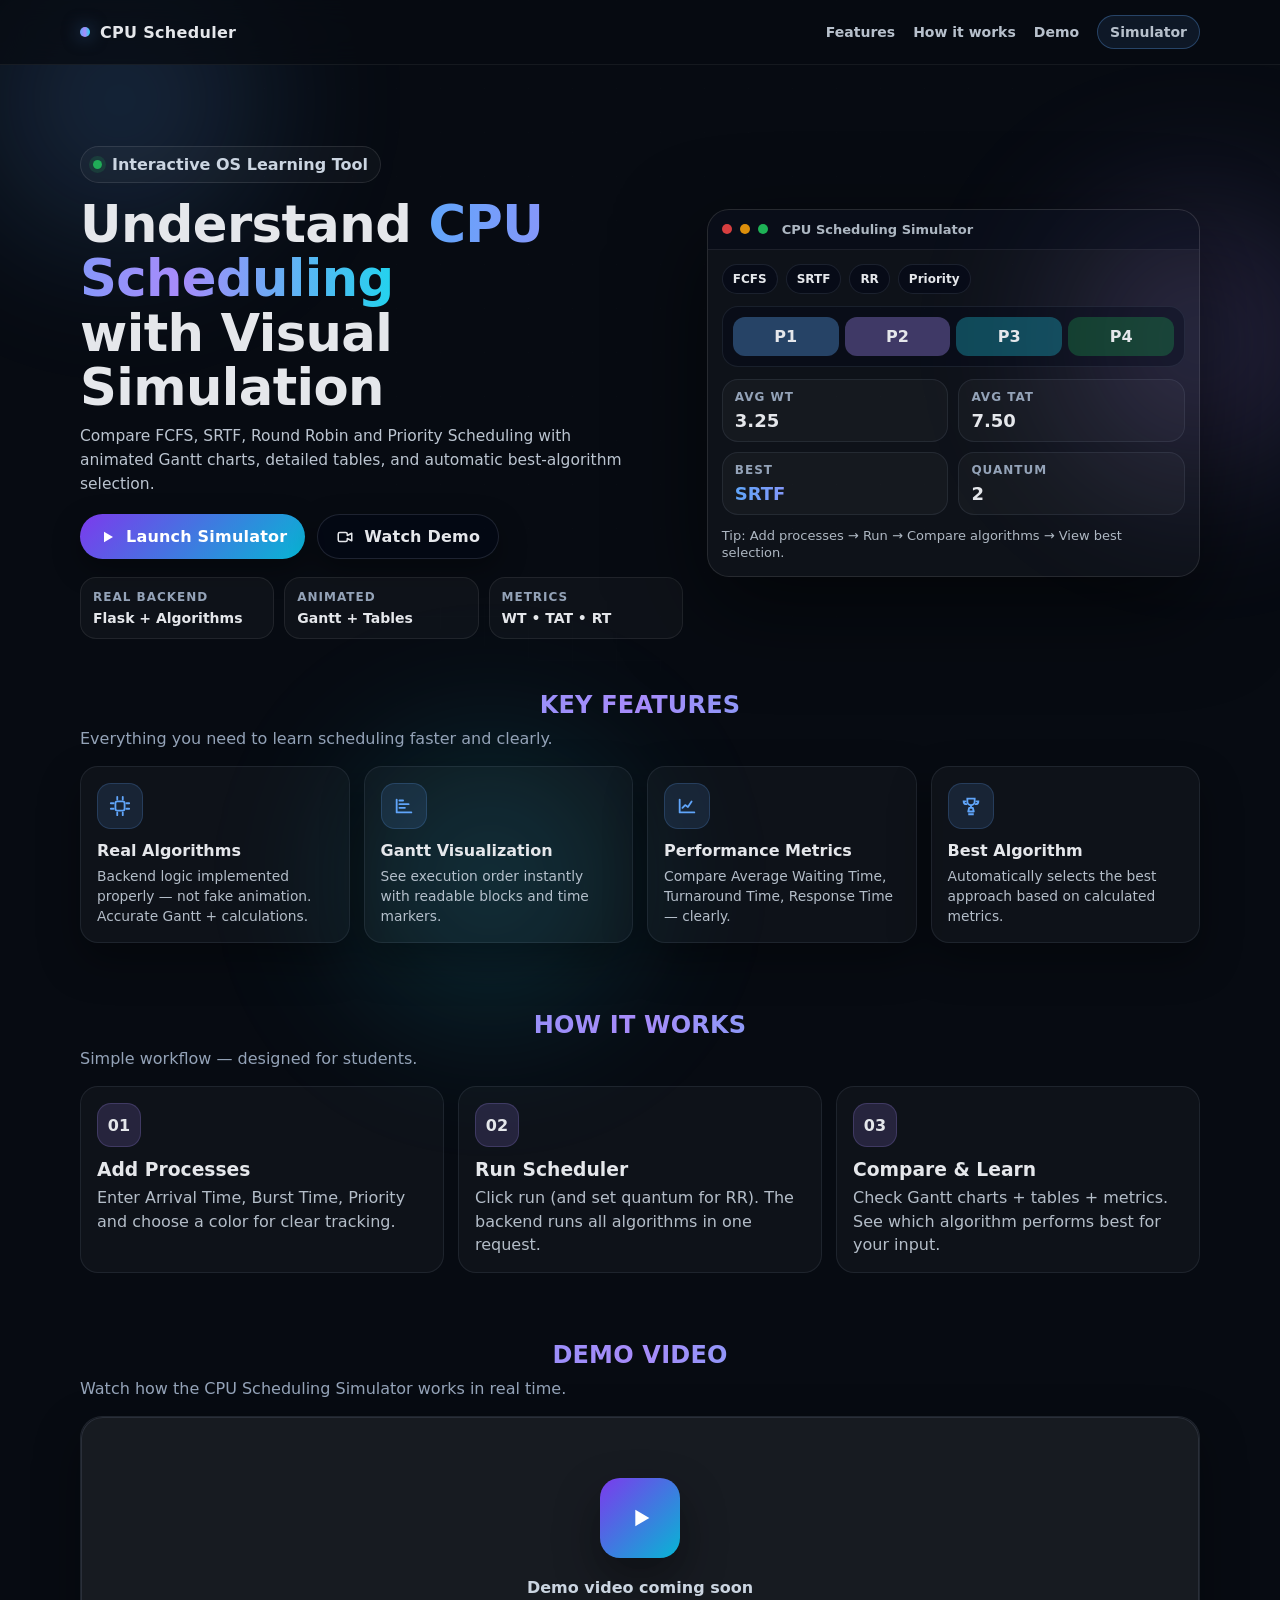
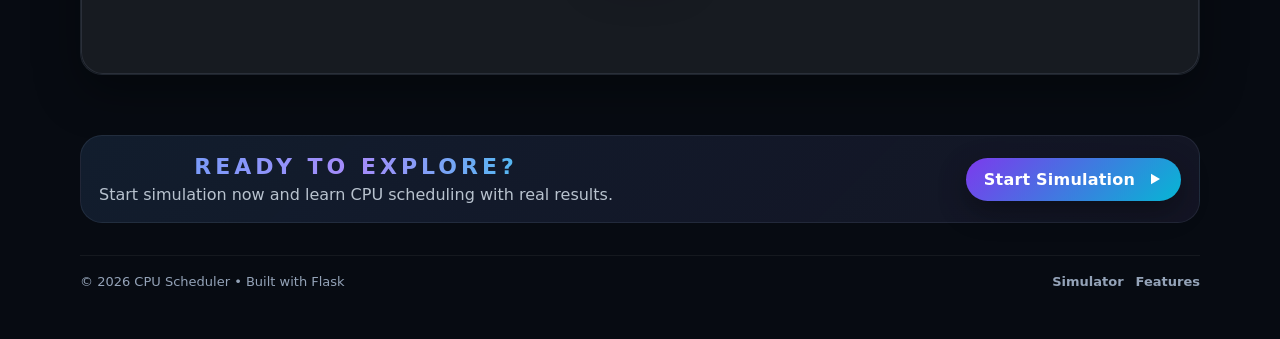
==== templates/home.html @ e570abc9 "Landing page update" ====
<!DOCTYPE html>
<html lang="en">
<head>
  <meta charset="UTF-8" />
  <meta name="viewport" content="width=device-width, initial-scale=1.0" />
  <title>CPU Scheduler • Home</title>

  <!-- Your existing CSS -->
  <link rel="stylesheet" href="/static/style.css">

  <!-- PWA + SEO (optional but recommended) -->
  <link rel="manifest" href="/static/manifest.json">
  <meta name="theme-color" content="#0b0f14">
  <meta name="description" content="Visualize and compare CPU scheduling algorithms with animated Gantt charts and performance metrics.">
  <style>
  html{
    scroll-behavior: smooth;
  }
</style>
</head>

<body class="home-body">

  <!-- Background decorations -->
  <div class="bg-blobs" aria-hidden="true">
    <span class="blob b1"></span>
    <span class="blob b2"></span>
    <span class="blob b3"></span>
    <span class="grid"></span>
  </div>

  <!-- NAVBAR -->
  <header class="nav">
    <div class="nav-inner">
      <a class="brand" href="/">
        <span class="brand-dot"></span>
        <span class="brand-text">CPU Scheduler</span>
      </a>

      <nav class="nav-links">
        <a href="#features">Features</a>
        <a href="#how">How it works</a>
        <a href="#demo">Demo</a>
        <a class="nav-cta" href="/simulator">Simulator</a>
      </nav>

      <button class="nav-burger" aria-label="Open menu" onclick="toggleMenu()">
        <span></span><span></span><span></span>
      </button>
    </div>

    <!-- mobile menu -->
    <div id="mobileMenu" class="nav-mobile hidden">
      <a href="#features" onclick="toggleMenu()">Features</a>
      <a href="#how" onclick="toggleMenu()">How it works</a>
      <a href="#demo" onclick="toggleMenu()">Demo</a>
      <a class="nav-cta" href="/simulator" onclick="toggleMenu()">Simulator</a>
    </div>
  </header>

  <!-- HERO -->
  <main class="container">
    <section class="hero">
      <div class="hero-left">
        <div class="hero-badge">
          <span class="badge-dot"></span>
          Interactive OS Learning Tool
        </div>

        <h1 class="hero-title">
          Understand <span class="grad">CPU Scheduling</span><br/>
          with Visual Simulation
        </h1>

        <p class="hero-sub">
          Compare FCFS, SRTF, Round Robin and Priority Scheduling with animated Gantt charts,
          detailed tables, and automatic best-algorithm selection.
        </p>

        <div class="hero-actions">
          <a class="btn btn-primary" href="/simulator">
            <span class="btn-ico" aria-hidden="true">
              <!-- play icon -->
              <svg viewBox="0 0 24 24" width="18" height="18">
                <path d="M8 5l12 7-12 7V5z" fill="currentColor"/>
              </svg>
            </span>
            Launch Simulator
          </a>

          <a class="btn btn-ghost" href="#demo">
            <span class="btn-ico" aria-hidden="true">
              <!-- video icon -->
              <svg viewBox="0 0 24 24" width="18" height="18">
                <path d="M15 10l6-3v10l-6-3v2a2 2 0 0 1-2 2H5a2 2 0 0 1-2-2V8a2 2 0 0 1 2-2h8a2 2 0 0 1 2 2v2z"
                      fill="none" stroke="currentColor" stroke-width="2" stroke-linejoin="round"/>
              </svg>
            </span>
            Watch Demo
          </a>
        </div>

        <div class="hero-mini">
          <div class="mini-item">
            <div class="mini-top">Real Backend</div>
            <div class="mini-bottom">Flask + Algorithms</div>
          </div>
          <div class="mini-item">
            <div class="mini-top">Animated</div>
            <div class="mini-bottom">Gantt + Tables</div>
          </div>
          <div class="mini-item">
            <div class="mini-top">Metrics</div>
            <div class="mini-bottom">WT • TAT • RT</div>
          </div>
        </div>
      </div>

      <!-- HERO RIGHT: mockup image -->
      <div class="hero-right">
        <div class="mock-card">
          <div class="mock-top">
            <span class="dot red"></span><span class="dot yellow"></span><span class="dot green"></span>
            <span class="mock-title">CPU Scheduling Simulator</span>
          </div>

          <!-- You can replace this with a real screenshot later -->
          <div class="mock-body">
            <div class="mock-row">
              <div class="mock-chip">FCFS</div>
              <div class="mock-chip">SRTF</div>
              <div class="mock-chip">RR</div>
              <div class="mock-chip">Priority</div>
            </div>

            <div class="mock-gantt">
              <div class="seg s1">P1</div>
              <div class="seg s2">P2</div>
              <div class="seg s3">P3</div>
              <div class="seg s4">P4</div>
            </div>

            <div class="mock-grid">
              <div class="mg">
                <div class="mgl">Avg WT</div>
                <div class="mgv">3.25</div>
              </div>
              <div class="mg">
                <div class="mgl">Avg TAT</div>
                <div class="mgv">7.50</div>
              </div>
              <div class="mg">
                <div class="mgl">Best</div>
                <div class="mgv gradtext">SRTF</div>
              </div>
              <div class="mg">
                <div class="mgl">Quantum</div>
                <div class="mgv">2</div>
              </div>
            </div>

            <div class="mock-note">
              Tip: Add processes → Run → Compare algorithms → View best selection.
            </div>
          </div>
        </div>
      </div>
    </section>

    <!-- FEATURES -->
    <section id="features" class="section">
      <div class="section-head">
        <h2 class="section-title">Key Features</h2>
        <p class="section-sub">Everything you need to learn scheduling faster and clearly.</p>
      </div>

      <div class="feature-grid">
        <div class="feature-card">
          <div class="f-icon">
            <!-- cpu icon -->
            <svg viewBox="0 0 24 24" width="22" height="22">
              <path d="M9 2v3M15 2v3M9 19v3M15 19v3M2 9h3M2 15h3M19 9h3M19 15h3"
                    fill="none" stroke="currentColor" stroke-width="2" stroke-linecap="round"/>
              <rect x="7" y="7" width="10" height="10" rx="2"
                    fill="none" stroke="currentColor" stroke-width="2"/>
            </svg>
          </div>
          <h3>Real Algorithms</h3>
          <p>Backend logic implemented properly — not fake animation. Accurate Gantt + calculations.</p>
        </div>

        <div class="feature-card">
          <div class="f-icon">
            <!-- gantt icon -->
            <svg viewBox="0 0 24 24" width="22" height="22">
              <path d="M4 19V5M4 19h16" fill="none" stroke="currentColor" stroke-width="2" stroke-linecap="round"/>
              <path d="M7 14h6M7 10h10M7 6h4" fill="none" stroke="currentColor" stroke-width="2" stroke-linecap="round"/>
            </svg>
          </div>
          <h3>Gantt Visualization</h3>
          <p>See execution order instantly with readable blocks and time markers.</p>
        </div>

        <div class="feature-card">
          <div class="f-icon">
            <!-- chart icon -->
            <svg viewBox="0 0 24 24" width="22" height="22">
              <path d="M4 19V5M4 19h16" fill="none" stroke="currentColor" stroke-width="2" stroke-linecap="round"/>
              <path d="M7 14l3-3 3 2 4-6" fill="none" stroke="currentColor" stroke-width="2" stroke-linecap="round" stroke-linejoin="round"/>
            </svg>
          </div>
          <h3>Performance Metrics</h3>
          <p>Compare Average Waiting Time, Turnaround Time, Response Time — clearly.</p>
        </div>

        <div class="feature-card">
          <div class="f-icon">
            <!-- trophy icon -->
            <svg viewBox="0 0 24 24" width="22" height="22">
              <path d="M8 4h8v3a4 4 0 0 1-8 0V4z" fill="none" stroke="currentColor" stroke-width="2"/>
              <path d="M6 7H4a3 3 0 0 0 3 3" fill="none" stroke="currentColor" stroke-width="2" stroke-linecap="round"/>
              <path d="M18 7h2a3 3 0 0 1-3 3" fill="none" stroke="currentColor" stroke-width="2" stroke-linecap="round"/>
              <path d="M12 11v3M9 21h6M10 14h4l1 4H9l1-4z" fill="none" stroke="currentColor" stroke-width="2" stroke-linejoin="round"/>
            </svg>
          </div>
          <h3>Best Algorithm</h3>
          <p>Automatically selects the best approach based on calculated metrics.</p>
        </div>
      </div>
    </section>

    <!-- HOW IT WORKS -->
    <section id="how" class="section">
      <div class="section-head">
        <h2 class="section-title">How It Works</h2>
        <p class="section-sub">Simple workflow — designed for students.</p>
      </div>

      <div class="steps">
        <div class="step">
          <div class="step-no">01</div>
          <div class="step-body">
            <h3>Add Processes</h3>
            <p>Enter Arrival Time, Burst Time, Priority and choose a color for clear tracking.</p>
          </div>
        </div>

        <div class="step">
          <div class="step-no">02</div>
          <div class="step-body">
            <h3>Run Scheduler</h3>
            <p>Click run (and set quantum for RR). The backend runs all algorithms in one request.</p>
          </div>
        </div>

        <div class="step">
          <div class="step-no">03</div>
          <div class="step-body">
            <h3>Compare & Learn</h3>
            <p>Check Gantt charts + tables + metrics. See which algorithm performs best for your input.</p>
          </div>
        </div>
      </div>
    </section>

    <!-- DEMO / VIDEO -->
<section id="demo" class="section">
  <div class="section-head">
    <h2 class="section-title">Demo Video</h2>
    <p class="section-sub">
      Watch how the CPU Scheduling Simulator works in real time.
    </p>
  </div>

  <div class="video-wrap">
    <div class="video-placeholder-clean">
      <div class="vp-play-icon">
        <svg viewBox="0 0 24 24" width="28" height="28">
          <path d="M8 5l12 7-12 7V5z" fill="currentColor"/>
        </svg>
      </div>
      <p class="vp-clean-text">Demo video coming soon</p>
    </div>
  </div>
</section>

    <!-- FINAL CTA -->
    <section class="cta">
      <div class="cta-card">
        <div>
          <h2 class="cta-title">Ready to Explore?</h2>
          <p class="cta-sub">Start simulation now and learn CPU scheduling with real results.</p>
        </div>
        <a class="btn btn-primary" href="/simulator">
          Start Simulation
          <span class="btn-ico" aria-hidden="true">
            <svg viewBox="0 0 24 24" width="18" height="18">
              <path d="M8 5l12 7-12 7V5z" fill="currentColor"/>
            </svg>
          </span>
        </a>
      </div>
    </section>

    <footer class="footer">
      <div>© 2026 CPU Scheduler • Built with Flask</div>
      <div class="footer-links">
        <a href="/simulator">Simulator</a>
        <a href="#features">Features</a>
      </div>
    </footer>
  </main>

  <script>
  function toggleMenu(){
    const el = document.getElementById("mobileMenu");
    el.classList.toggle("hidden");
  }

  // ✅ Premium fixed navbar scroll effect
  window.addEventListener("scroll", function(){
    const nav = document.querySelector(".nav");
    if(window.scrollY > 20){
      nav.classList.add("scrolled");
    } else {
      nav.classList.remove("scrolled");
    }
  });

  // Service worker (optional)
  if ("serviceWorker" in navigator) {
    navigator.serviceWorker.register("/static/service-worker.js").catch(()=>{});
  }
</script>
</body>
</html>
---- static/style.css ----
html, body {
  height: auto;
  min-height: 100%;
  overflow-x: hidden;
  overflow-y: auto;
}

body{
  background:#0b0f14;
  color:#e5e7eb;
  font-family: system-ui, -apple-system, Segoe UI, Roboto, Arial;
  margin:40px;
}

.card{
  background: rgba(255,255,255,0.04);
  border: 1px solid rgba(255,255,255,0.08);
  border-radius: 14px;
  padding: 16px 18px;
  margin-bottom: 18px;
  backdrop-filter: blur(8px);
  box-shadow: 0 8px 30px rgba(0,0,0,0.35);
}

.row{
  display:flex;
  align-items:center;
  gap:16px;
  padding-top: 8px;
}

.row button{
  margin-left: auto;
}

label{ color:#cbd5e1; }

input{
  background:#0f172a;
  border:1px solid rgba(255,255,255,0.10);
  color:#e5e7eb;
  padding:8px 10px;
  border-radius:10px;
  outline:none;
}

/* ============================== */
/* QUANTUM (RR) PROFESSIONAL STYLE */
/* ============================== */

.row label{
  font-size: 13px;
  text-transform: uppercase;
  letter-spacing: 1px;
  color: #94a3b8;
}

#quantum{
  width: 70px;
  text-align: center;
  font-weight: 600;
  background: #0b1220;
  border: 1px solid rgba(96,165,250,0.25);
  border-radius: 12px;
  padding: 8px 10px;
  transition: all 0.2s ease;
}

#quantum:focus{
  border-color: #60a5fa;
  box-shadow: 0 0 0 3px rgba(96,165,250,0.15);
}

/* ================================= */
/* PREMIUM DASHBOARD BUTTON (V2) */
/* ================================= */

button{
  position: relative;
  padding: 10px 20px;
  border-radius: 10px;
  font-size: 14px;
  font-weight: 600;
  letter-spacing: 0.4px;
  border: 1px solid rgba(255,255,255,0.08);
  background: #111827;
  color: #e5e7eb;
  cursor: pointer;
  transition: all 0.25s ease;
  box-shadow: 0 3px 10px rgba(0,0,0,0.45); /* softer */
  overflow: hidden;
}

/* Subtle hover */
button:hover{
  transform: translateY(-2px);
  border-color: rgba(96,165,250,0.4);
  box-shadow: 0 5px 14px rgba(0,0,0,0.6);
}

/* Click press */
button:active{
  transform: scale(0.96);
}

/* ================================= */
/* PRIMARY (Run Scheduler) */
/* ================================= */

button.primary{
  background: linear-gradient(135deg,#1d4ed8,#2563eb);
  border: none;
  color: white;
  box-shadow: 0 4px 14px rgba(37,99,235,0.35); /* reduced glow */
}

button.primary:hover{
  box-shadow: 0 6px 18px rgba(37,99,235,0.45);
}

/* ================================= */
/* DANGER (Clear All) */
/* ================================= */

button.danger{
  background: linear-gradient(135deg,#3f1d1d,#7f1d1d);
  border: 1px solid rgba(220,38,38,0.35);
  color: #f1f5f9;
  box-shadow: 0 3px 8px rgba(127,29,29,0.25);
}

button.danger:hover{
  background: linear-gradient(135deg,#5b1f1f,#991b1b);
  box-shadow: 0 5px 14px rgba(153,27,27,0.35);
}

/* ================================= */
/* SOFT LIGHT SWEEP ANIMATION */
/* ================================= */

button::before{
  content: "";
  position: absolute;
  top: 0;
  left: -100%;
  width: 60%;
  height: 100%;
  background: linear-gradient(
    120deg,
    transparent,
    rgba(255,255,255,0.2),
    transparent
  );
  transform: skewX(-25deg);
  transition: 0.6s;
}

button:hover::before{
  left: 140%;
}

/* Modern clean table style */
/* ---------- RESULT TABLE CONTAINER ---------- */

.result-table {
  width: 100%;
  border-collapse: separate;
  border-spacing: 0 10px;
  margin-top: 20px;
}

/* ---------- HEADER ---------- */

.result-table th {
  text-align: left;
  padding: 14px 18px;
  font-size: 13px;
  letter-spacing: 1px;
  text-transform: uppercase;
  color: #8fbaff;
  background: linear-gradient(90deg, #0f1b2d, #16243a);
  border: none;
}

/* rounded header corners */
.result-table th:first-child {
  border-top-left-radius: 10px;
  border-bottom-left-radius: 10px;
}

.result-table th:last-child {
  border-top-right-radius: 10px;
  border-bottom-right-radius: 10px;
}

/* ---------- ROWS ---------- */

.result-table td {
  padding: 16px 18px;
  background: rgba(255,255,255,0.03);
  backdrop-filter: blur(6px);
  border: none;
  font-size: 14px;
  color: #d7e6ff;
}

/* row rounded edges */
.result-table tr td:first-child {
  border-top-left-radius: 10px;
  border-bottom-left-radius: 10px;
}

.result-table tr td:last-child {
  border-top-right-radius: 10px;
  border-bottom-right-radius: 10px;
}

/* ---------- HOVER EFFECT ---------- */

.result-table tr:hover td {
  background: rgba(0, 150, 255, 0.08);
  transition: 0.3s ease;
  transform: translateY(-2px);
}

/* ---------- PID COLUMN STYLE ---------- */

.result-table td:first-child {
  font-weight: 600;
  color: #8fffcb;
}

.muted{ color:#94a3b8; }

.algo-bar{
  display:flex;
  gap:10px;
  flex-wrap:wrap;
  margin-bottom: 12px;
}

.algo-btn{
  padding:8px 12px;
}

.algo-active{
  outline: 2px solid #60a5fa;
}

.algo-best{
  border-color: rgba(0,255,136,0.55);
}

.gantt-wrap{ margin-top: 8px; }

.gantt{
  display:flex;
  gap: 6px; /* 🔥 small spacing between blocks */
  padding: 6px;

  border-radius:14px;
  background: rgba(255,255,255,0.04);
  border:1px solid rgba(255,255,255,0.08);
  box-shadow: 0 10px 30px rgba(0,0,0,0.35);
}

.block{
  position: relative;
  display:flex;
  flex-direction:column;
  justify-content:center;
  align-items:center;

  padding:12px 10px;
  border-radius:10px;

  font-weight:700;
  font-size:14px;
  color:#ffffff;

  text-shadow:
    0 1px 2px rgba(0,0,0,0.8),
    0 0 6px rgba(0,0,0,0.5); /* 🔥 text readable on any color */

  transform-origin: left;
}

/* subtle glass shine */
.block::after{
  content:"";
  position:absolute;
  inset:0;
  border-radius:10px;
  background: linear-gradient(
    180deg,
    rgba(255,255,255,0.15),
    transparent
  );
  opacity:0.4;
  pointer-events:none;
}

/* time text */
.block small{
  font-size:12px;
  font-weight:600;
  opacity:0.95;
}

/* hover */
.block:hover{
  transform: scale(1.02);
  transition: transform 0.2s ease;
}

.block-label{ font-weight:800; }
.block-time{ font-size: 12px; opacity: 0.9; }

.details-layout {
  margin-top: 0;
}

.gantt-section {
  margin-bottom: 25px;
}

/* ============================= */
/* PREMIUM STATS GRID (FINAL) */
/* ============================= */
/* ✅ STATS 6 BOX GRID (3 x 2) */

.stats-section{
  flex: 1;
  display: grid;

  /* 6 boxes => 3 columns x 2 rows */
  grid-template-columns: repeat(3, minmax(160px, 1fr));

  gap: 14px;
  margin-top: 43px;          /* ✅ remove big top gap */
  align-content: start;   /* ✅ keep boxes aligned nicely */
}

/* responsive */
@media (max-width: 900px){
  .stats-section{
    grid-template-columns: repeat(2, minmax(160px, 1fr));
  }
}

@media (max-width: 520px){
  .stats-section{
    grid-template-columns: 1fr;
  }
}

/* ============================= */
/* ✅ PRO STAT BOX (NEW DESIGN)   */
/* ============================= */

.stat-box{
  position: relative;
  padding: 18px 18px;
  border-radius: 16px;

  background: linear-gradient(
    180deg,
    rgba(255,255,255,0.06),
    rgba(255,255,255,0.03)
  );

  border: 1px solid rgba(148,163,184,0.14);
  box-shadow:
    0 12px 30px rgba(0,0,0,0.35),
    inset 0 1px 0 rgba(255,255,255,0.06);

  backdrop-filter: blur(10px);

  display: flex;
  flex-direction: column;
  gap: 10px;

  overflow: hidden;
  transition: transform 0.25s ease, box-shadow 0.25s ease, border-color 0.25s ease;
}

/* top glow line */
.stat-box::before{
  content:"";
  position:absolute;
  left: 14px;
  right: 14px;
  top: 10px;
  height: 2px;
  border-radius: 999px;
  background: linear-gradient(90deg,#60a5fa,#a78bfa,#22d3ee);
  opacity: 0.55;
}

/* subtle right glow */
.stat-box::after{
  content:"";
  position:absolute;
  inset:-60px -80px auto auto;
  width: 180px;
  height: 180px;
  background: radial-gradient(circle, rgba(96,165,250,0.18), transparent 60%);
  filter: blur(2px);
  pointer-events:none;
}

/* hover lift */
.stat-box:hover{
  transform: translateY(-4px);
  border-color: rgba(96,165,250,0.30);
  box-shadow:
    0 18px 40px rgba(0,0,0,0.45),
    0 0 0 1px rgba(96,165,250,0.08),
    inset 0 1px 0 rgba(255,255,255,0.06);
}

/* label */
.stat-box div:first-child{
  font-size: 11px;
  font-weight: 700;
  letter-spacing: 2px;
  text-transform: uppercase;
  color: rgba(148,163,184,0.85);
}

/* value */
.stat-box div:last-child{
  font-size: 22px;
  font-weight: 900;
  letter-spacing: 0.5px;
  color: #e5e7eb;

  /* professional number glow */
  text-shadow:
    0 8px 22px rgba(96,165,250,0.10),
    0 2px 8px rgba(0,0,0,0.55);
}

/* make RANK value look special (#1) */
.stat-box .rank-value{
  background: linear-gradient(90deg,#60a5fa,#a78bfa,#22d3ee);
  -webkit-background-clip: text;
  background-clip: text;
  color: transparent;
  -webkit-text-fill-color: transparent;
}

/* ---------- Process Cards Grid ---------- */

/* ---------- Compact Process List (Left Panel) ---------- */
/* Compact multi-column layout */
.process-grid{
  display: grid;
  grid-template-columns: repeat(auto-fill, minmax(180px, 1fr));
  gap: 14px;
  margin-top: 12px;
}

.process-card{
  background: rgba(255,255,255,0.06);
  border: 1px solid rgba(255,255,255,0.12);
  border-radius: 12px;
  padding: 8px 10px;
  display: flex;
  gap: 10px;
  align-items: center;
  transition: all 0.2s ease;
  min-height: 64px;
  cursor: pointer;
}

.process-card:hover{
  background: rgba(255,255,255,0.07);
  transform: translateY(-2px);
}

.color-box{
  width: 48px;
  height: 48px;
  border-radius: 10px;
  box-shadow: 0 0 10px rgba(255,255,255,0.18);
}

/* ---------- Button Row ---------- */

.btn-row {
  display: flex;
  gap: 12px;
  margin-top: 20px;
  flex-wrap: wrap;
  justify-content: center; 
  margin-bottom: 35px;
}

/* ---------- Modal ---------- */

.modal {
  position: fixed;
  inset: 0;
  background: rgba(0,0,0,0.75);
  backdrop-filter: blur(4px);
  display: flex;
  justify-content: center;
  align-items: center;
  z-index: 1000;
}

@media (max-width: 600px){
  .modal-grid{
    grid-template-columns: 1fr;
  }
}

/* ============================= */
/* SPLIT MODAL (LEFT + RIGHT) */
/* ============================= */

.modal-content{
  width: 900px;
  max-width: 95vw;
   height: auto;
  max-height: 85vh;
  padding: 0;
  border-radius: 26px;
  overflow: hidden;

  display: flex;

  background: rgba(15,23,42,0.95);
  border: 1px solid rgba(148,163,184,0.15);

  box-shadow:
    0 50px 120px rgba(0,0,0,0.9),
    0 0 0 1px rgba(255,255,255,0.04);

  animation: modalPop 0.35s ease;
}

/* LEFT SIDE */
.modal-left{
  flex: 1;
  padding: 50px;
  display: flex;
  flex-direction: column;
  justify-content: space-between;

  background:
    radial-gradient(800px 500px at 0% 0%, rgba(99,102,241,0.35), transparent 60%),
    linear-gradient(160deg,#1e293b,#0f172a);

  border-right: 1px solid rgba(255,255,255,0.06);
}

.modal-left h2{
  font-size: 22px;
  font-weight: 600;
}

.modal-left p{
  color: #94a3b8;
  font-size: 14px;
  margin-top: 10px;
}

.modal-big-text{
  font-size: 42px;
  font-weight: 800;
  line-height: 1.1;
  color: rgba(255,255,255,0.85);
}

/* RIGHT SIDE */
.modal-right{
  flex: 1;
  padding: 50px;
  display: flex;
  flex-direction: column;
  justify-content: flex-start;
  overflow-y: auto;     /* ✅ FIX cut */
  padding-bottom: 30px; /* ✅ extra bottom space */
}

.modal-right h3{
  font-size: 22px;      /* same as CPU Scheduler */
  font-weight: 600;
  margin: 0;
  margin-bottom: 50px;  /* space before Arrival Time */
}

/* FORM GRID */
.modal-grid{
  display: flex;
 flex-direction: column;
  gap: 30px;
}

.modal-grid label{
  display: block;
  margin-bottom: 8px;   /* bigger space */
}

.modal-grid input{
  width: 100%;
  padding: 12px;
  border-radius: 14px;
  background: rgba(2,6,23,0.6);
  border: 1px solid rgba(148,163,184,0.15);
}

.modal-grid input:focus{
  border-color: rgba(96,165,250,0.7);
  box-shadow: 0 0 0 4px rgba(96,165,250,0.15);
}

/* ACTIONS */
.modal-actions{
  margin-top: 40px;
  display: flex;
  justify-content: flex-end;   /* 🔥 pushes buttons to right */
  gap: 14px;
}

/* Responsive */
@media (max-width: 800px){
  .modal-content{
    flex-direction: column;
    height: auto;
  }

  .modal-left{
    display: none;
  }
}

/* Modal button row spacing */
/* ============================= */
/* MODAL PREMIUM BUTTONS */
/* ============================= */

.modal-actions button{
  padding: 12px 22px;
  border-radius: 12px;
  font-size: 14px;
  font-weight: 600;
  letter-spacing: 0.5px;
  transition: all 0.25s ease;
}

/* Submit Button (same vibe as Run button) */
.modal-actions .primary{
  background: linear-gradient(135deg,#2563eb,#1d4ed8);
  border: none;
  color: white;
  box-shadow: 0 6px 18px rgba(37,99,235,0.35);
}

.modal-actions .primary:hover{
  transform: translateY(-2px);
  box-shadow: 0 8px 22px rgba(37,99,235,0.45);
}

/* Cancel Button (soft dark glass style) */
.modal-actions .cancel-btn{
  background: rgba(255,255,255,0.06);
  border: 1px solid rgba(255,255,255,0.15);
  color: #cbd5e1;
  box-shadow: 0 4px 12px rgba(0,0,0,0.4);
}

.modal-actions .cancel-btn:hover{
  background: rgba(255,255,255,0.10);
  transform: translateY(-2px);
}

/* ===== Modal Validation ===== */
.input-error{
  border-color: rgba(239,68,68,0.85) !important;
  box-shadow: 0 0 0 4px rgba(239,68,68,0.18) !important;
}

.modal-error{
  margin-top: 14px;
  padding: 10px 12px;
  border-radius: 12px;
  background: rgba(239,68,68,0.12);
  border: 1px solid rgba(239,68,68,0.35);
  color: #fecaca;
  font-size: 13px;
  line-height: 1.4;
  max-height: 120px;     /* ✅ if too many messages */
  overflow-y: auto;   
}

.hidden {
  display: none;
}

@keyframes modalPop {
  from {
    opacity: 0;
    transform: translateY(15px) scale(0.95);
  }
  to {
    opacity: 1;
    transform: translateY(0) scale(1);
  }
}

/* ---------- 2 Column Layout for Process Area ---------- */
.process-layout{
  display: flex;
  gap: 8px;
  align-items: flex-start;
}

.left-panel{
  flex: 1.3;
  max-width: 520px;

}
/* Center heading inside left panel */
.left-panel h3{
  text-align: center;
  position: relative;
}

/* Make underline centered and shorter */
.left-panel h3::after{

   content: "";
  display: block;
  width: 180px;              /* underline length */
  height: 2px;
  margin: 8px auto 0;        /* center underline */
  background: linear-gradient(
    90deg,
    #60a5fa,
    #a78bfa
  );
  border-radius: 2px; 
}

.right-panel{
  flex: 0.9;
  padding-left: 20px;
  display:flex;
  flex-direction:column;
  align-items:center;   /* 👈 align heading + table */
}

/* Responsive: stack on small screens */
@media (max-width: 980px){
  .process-layout{
    flex-direction: column;
  }
  .left-panel, .right-panel{
    min-width: auto;
  }
}

#processTable{
  width: 520px;
  margin-left: auto;
  margin-top: 12px;

  border-collapse: separate;
  border-spacing: 0 10px;
}

/* Center Process Table heading */
.right-panel h3{
  width: 520px;        /* EXACT same as table */
  text-align: center;  /* center text inside table width */
  align-self: flex-end; /* move heading block to right */
}

/* Custom underline like left side */
.right-panel h3::after{
  content: "";
  display: block;
  width: 220px;         /* slightly longer */
  height: 2px;
  margin: 8px auto 0;
  background: linear-gradient(
    90deg,
    #60a5fa,
    #a78bfa
  );
  border-radius: 2px;
}

/* Same divider for ALL columns (except last) */
/* ============================= */
/* UNIFORM COLUMN DIVIDER (TH + TD) */
/* ============================= */

#processTable tr{
  transition: all 0.2s ease;
}

#processTable tr:hover td{
  background: rgba(255,255,255,0.06);
}

*{
  transition: background 0.2s ease, color 0.2s ease;
}

.pid-badge {
  padding: 8px 16px;
  border-radius: 10px;

  display: inline-flex;
  align-items: center;
  justify-content: center;

  font-weight: 700;              /* EXACT like gantt */
  font-size: 14px;               /* EXACT like gantt */
  letter-spacing: 0.5px;

  color: #ffffff;
  transform: translateZ(0); 
  text-shadow:
    0 1px 2px rgba(0,0,0,0.8),
    0 0 6px rgba(0,0,0,0.5);      /* EXACT same shadow */
}

.process-info{
  display:flex;
  flex-direction:column;
  justify-content:center;
  gap:3px;            /* tighter spacing */
}

/* Process title */
.process-name{
  font-size:14px;     /* smaller */
  font-weight:600;
  color:#e2e8f0;
  margin-bottom:2px;
}

/* Details text */
.process-detail{
  font-size:12px;     /* smaller */
  color:#94a3b8;
  line-height:1.2;
}


/* Headin animated*/

/* ---------- MAIN TITLE ---------- */

.main-title{
  text-align: center;
  font-size: 32px;
  font-weight: 700;
  letter-spacing: 4px;
  margin-bottom: 30px;
  text-transform: uppercase;

  background: linear-gradient(
    90deg,
    #60a5fa,
    #a78bfa,
    #22d3ee
  );
  background-clip: text;
  -webkit-text-fill-color: transparent;

  animation: glowFade 3s ease-in-out infinite alternate;
}

/* Subtle glow animation */
@keyframes glowFade{
  from{
    text-shadow: 0 0 8px rgba(96,165,250,0.4);
  }
  to{
    text-shadow: 0 0 18px rgba(167,139,250,0.7);
  }
}


/* ---------- SECTION HEADINGS ---------- */

.card h3{
  font-size: 16px;
  font-weight: 600;
  text-transform: uppercase;
  letter-spacing: 2px;
  margin-bottom: 14px;
  position: relative;

  background: linear-gradient(
    90deg,
    #60a5fa,
    #a78bfa
  );
  background-clip: text;
  -webkit-background-clip: text;
  color: transparent;
  -webkit-text-fill-color: transparent;
}

/* Divider line under heading */
.card h3::after{
  content: "";
  display: block;
  height: 2px;
  margin-top: 8px;
  background: linear-gradient(
    90deg,
    #60a5fa,
    #a78bfa
  );
  border-radius: 2px;
}

/* ============================== */
/* RESULTS & SECTION HEADINGS */
/* ============================== */

h2{
  text-align: center;
  font-size: 26px;
  font-weight: 700;
  letter-spacing: 4px;
  margin-top: 50px;
  margin-bottom: 18px;
  text-transform: uppercase;

  background: linear-gradient(
    90deg,
    #60a5fa,
    #a78bfa,
    #22d3ee
  );
  background-clip: text;
  -webkit-background-clip: text;
  color: transparent;
  -webkit-text-fill-color: transparent;

  animation: glowFade 3s ease-in-out infinite alternate;
}

button{
  display: inline-flex;
  align-items: center;
  gap: 8px;
}

.btn-icon{
  display: flex;
  align-items: center;
}


/* ================================ */
/* ADD PROCESS BUTTON (INDIGO) */
/* ================================ */

button.add-btn{
  background: linear-gradient(135deg,#1f2937,#374151);
  border: 1px solid rgba(148,163,184,0.25);
  color: #e5e7eb;
  box-shadow: 0 3px 8px rgba(0,0,0,0.4);
}

button.add-btn:hover{
  background: linear-gradient(135deg,#273548,#3f4f65);
  border-color: rgba(148,163,184,0.45);
}


/* ================================ */
/* RUN SCHEDULER BUTTON (EMERALD) */
/* ================================ */

button.run-btn{
  background: linear-gradient(135deg,#0f172a,#1e3a8a);
  border: 1px solid rgba(96,165,250,0.35);
  color: #e5e7eb;
  box-shadow: 0 3px 10px rgba(30,58,138,0.30);
}

button.run-btn:hover{
  background: linear-gradient(135deg,#162033,#2746a0);
  box-shadow: 0 6px 16px rgba(30,58,138,0.40);
}

/* ============================== */
/* RUN BUTTON SUBTLE PULSE */
/* ============================== */

@keyframes subtlePulse {
  0% {
    box-shadow: 0 3px 10px rgba(30,58,138,0.30);
  }
  50% {
    box-shadow: 0 3px 18px rgba(30,58,138,0.45);
  }
  100% {
    box-shadow: 0 3px 10px rgba(30,58,138,0.30);
  }
}

.run-pulse {
  animation: subtlePulse 3s ease-in-out infinite;
}

/* ============================== */
/* RUN BUTTON DISABLED STYLE */
/* ============================== */

button.run-btn:disabled {
  background: #1e293b;
  border: 1px solid rgba(148,163,184,0.15);
  color: #64748b;
  cursor: not-allowed;
  box-shadow: none;
  animation: none;
  opacity: 0.6;
}

/* Smooth enable/disable transition for Run button */
#runBtn{
  transition: 
    opacity 0.25s ease,
    transform 0.25s ease,
    box-shadow 0.25s ease,
    background 0.25s ease,
    border-color 0.25s ease,
    filter 0.25s ease;
}

/* Disabled look (already you have, keep yours, but add smooth feel) */
#runBtn:disabled{
  opacity: 0.55;
  transform: translateY(0);     /* prevent jump */
  filter: saturate(0.8);
}
/* ============================== */
/* RUN BUTTON LEFT → RIGHT ENABLE */
/* ============================== */

#runBtn{
  position: relative;
  overflow: hidden;
}

/* overlay for enable animation */
#runBtn::after{
  content: "";
  position: absolute;
  inset: 0;
  left: -110%;
  background: linear-gradient(
    90deg,
    transparent,
    rgba(96,165,250,0.18),
    rgba(96,165,250,0.38),
    rgba(96,165,250,0.18),
    transparent
  );
  pointer-events: none;
  opacity: 0;
}

/* play only when enabling */
.run-enable-slide::after{
  opacity: 1;
  animation: runEnableSlide 3s ease forwards; /* ✅ 3 seconds */
}

@keyframes runEnableSlide{
  from { left: -110%; }
  to   { left: 110%; }
}/* Enable “pop” animation when it becomes active */

#resultsSection{
  scroll-margin-top: 50px;  /* ✅ heading won’t hide */
}

/* ✅ ADD THIS AT THE VERY BOTTOM OF YOUR CSS (last lines) */
/* (This will override old styles without breaking your page) */



/* ============================== */
/* RESULTS SUMMARY: LEFT TABLE + RIGHT BEST TEXT */
/* ============================== */
.summary-layout{
  display: flex;
  gap: 22px;
  align-items: flex-start;
}

.summary-left{
  flex: 1.2;
  min-width: 520px;
}

.summary-right{
  flex: 1;
  min-width: 320px;
  margin-top: 25px;
}

@media (max-width: 980px){
  .summary-layout{
    flex-direction: column;
  }
  .summary-left, .summary-right{
    min-width: 100%;
  }
}


/* ============================== */
/* SUMMARY TABLE: SAME LOOK AS PROCESS TABLE */
/* ============================== */
#summaryTable .summary-table{
  width: 100%;
  border-collapse: separate;
  border-spacing: 0 10px;
}

#summaryTable .summary-table th{
  position: sticky;
  top: 0;
  background: linear-gradient(to right, #0f172a, #111827);
  font-size: 13px;
  letter-spacing: 1px;
  text-transform: uppercase;
  color: #cbd5e1;
  padding: 10px 14px;
  border-bottom: 1px solid rgba(255,255,255,0.08);
  text-align: center;
  z-index: 1;
}

#summaryTable .summary-table td{
  padding: 10px 14px;
  font-size: 14px;
  background: rgba(255,255,255,0.04);
  text-align: center;
}

#summaryTable .summary-table tr{
  transition: all 0.2s ease;
}

#summaryTable .summary-table tr:hover{
  background: rgba(255,255,255,0.06);
  transform: scale(1.01);
}
/* ============================== */
/* DETAILS RESULT TABLE: MAKE IT SAME AS PROCESS TABLE */
/* (This affects the table inside the details section) */
/* ============================== */
#details .result-table{
  width: 520px;
  border-collapse: separate;
  border-spacing: 0 10px;
}

#details .result-table th{
  position: sticky;
  top: 0;
  background: linear-gradient(to right, #0f172a, #111827);
  font-size: 13px;
  letter-spacing: 1px;
  text-transform: uppercase;
  color: #cbd5e1;
  padding: 10px 14px;
  border-bottom: 1px solid rgba(255,255,255,0.08);
  text-align: center;
}

#details .result-table td{
  padding: 10px 14px;
  font-size: 14px;
  background: rgba(255,255,255,0.04);
  text-align: center;
}

#details .result-table tr{
  transition: all 0.2s ease;
}

#details .result-table tr:hover{
  background: rgba(255,255,255,0.06);
  transform: scale(1.01);
}


/* ------------------*/

/* professional best row marker: left border + subtle glow */
#summaryTable .best-row{
  position: relative;
}

/* ============================== */
/* BEST ROW HIGHLIGHT (PRO BLUE/VIOLET) */
/* ============================== */

#summaryTable .best-row td{
  background: linear-gradient(
    90deg,
    rgba(96,165,250,0.14),
    rgba(167,139,250,0.08)
  ) !important;
  color: #e5e7eb;
  font-weight: 700;
}

#summaryTable .best-row td:first-child{
  border-left: 4px solid rgba(96,165,250,0.95);
  box-shadow: -10px 0 25px rgba(96,165,250,0.25);
  border-top-left-radius: 10px;
  border-bottom-left-radius: 10px;
}

#summaryTable .best-row{
  outline: 1px solid rgba(96,165,250,0.18);
  border-radius: 12px;
}

/* BEST badge */
.best-badge{
  display: inline-flex;
  align-items: center;
  gap: 6px;
  margin-left: 10px;
  padding: 3px 10px;
  border-radius: 999px;
  font-size: 11px;
  font-weight: 800;
  letter-spacing: 1px;
  text-transform: uppercase;

  background: rgba(34,197,94,0.14);
  border: 1px solid rgba(34,197,94,0.35);
  color: rgba(134,239,172,1);
}

/* small star icon feel */
.best-badge::before{
  content: "★";
  font-size: 12px;
  line-height: 1;
}

/* ============================== */
/* PREMIUM BEST ALGORITHM CARD */
/* ============================== */

.best-card{
  padding: 20px 22px;
  border-radius: 16px;

  background: linear-gradient(
    135deg,
    rgba(96,165,250,0.12),
    rgba(167,139,250,0.08)
  );

  border: 1px solid rgba(96,165,250,0.25);
  box-shadow: 0 15px 35px rgba(0,0,0,0.35);

  display: flex;
  flex-direction: column;
  gap: 10px;
}

/* Small label */
.best-label{
  font-size: 12px;
  letter-spacing: 2px;
  text-transform: uppercase;
  color: #94a3b8;
}

/* Big algorithm name */
.best-name{
  font-size: 22px;
  font-weight: 700;
  color: #e5e7eb;
}

/* Optional metric highlight */
.best-metric{
  font-size: 14px;
  color: #cbd5e1;
}

.best-metric span{
  font-weight: 700;
  color: #60a5fa;
}

/* ============================== */
/* BEST TEXT RIGHT SIDE - PRO CARD */
/* ============================== */

#summaryTable .best-text{
  background: transparent;
  border: none;
  padding: 0;
}

.best-card{
  padding: 18px 18px;
  border-radius: 16px;
  background: linear-gradient(135deg,
    rgba(96,165,250,0.12),
    rgba(167,139,250,0.08)
  );
  border: 1px solid rgba(96,165,250,0.25);
  box-shadow: 0 15px 35px rgba(0,0,0,0.35);
}

.best-card-top{
  display: flex;
  align-items: center;
  justify-content: space-between;
  gap: 10px;
  margin-bottom: 12px;
}

.best-chip{
  display: inline-flex;
  align-items: center;
  padding: 4px 10px;
  border-radius: 999px;
  font-size: 11px;
  font-weight: 800;
  letter-spacing: 1px;
  text-transform: uppercase;
  background: rgba(34,197,94,0.14);
  border: 1px solid rgba(34,197,94,0.35);
  color: rgba(134,239,172,1);
}

.best-sub{
  font-size: 12px;
  color: #94a3b8;
}

.best-title{
  font-size: 20px;
  font-weight: 800;
  color: #e5e7eb;
  margin-top: 6px;
}

.best-code{
  font-size: 13px;
  margin-top: 4px;
  color: #cbd5e1;
  opacity: 0.9;
}

.best-metrics{
  display: grid;
  grid-template-columns: 1fr 1fr;
  gap: 12px;
  margin-top: 14px;
}

.best-metric{
  background: rgba(2,6,23,0.35);
  border: 1px solid rgba(148,163,184,0.12);
  border-radius: 12px;
  padding: 12px;
}

.best-metric-label{
  font-size: 12px;
  color: #94a3b8;
  letter-spacing: 1px;
  text-transform: uppercase;
}

.best-metric-value{
  margin-top: 6px;
  font-size: 18px;
  font-weight: 800;
  color: #60a5fa;
}

.best-list{
  margin-top: 14px;
  display: flex;
  flex-direction: column;
  gap: 12px;
}

.best-item{
  display: flex;
  gap: 10px;
  align-items: flex-start;
  padding: 12px;
  border-radius: 12px;
  background: rgba(2,6,23,0.30);
  border: 1px solid rgba(148,163,184,0.12);
}

.best-dot{
  width: 10px;
  height: 10px;
  margin-top: 4px;
  border-radius: 50%;
  background: #60a5fa;
  box-shadow: 0 0 0 4px rgba(96,165,250,0.18);
}

.best-item-name{
  font-weight: 700;
  color: #e5e7eb;
}

.best-item-code{
  margin-top: 2px;
  font-size: 12px;
  color: #94a3b8;
}

.best-item-multi{
  justify-content: space-between;
  align-items: center;
}

.best-item-left{
  display:flex;
  flex-direction:column;
  gap:4px;
}

.best-item-metrics{
  display:flex;
  gap:10px;
  align-items:center;
}

.mini-metric{
  min-width: 90px;
  padding: 8px 10px;
  border-radius: 12px;
  background: rgba(15,23,42,0.55);
  border: 1px solid rgba(148,163,184,0.10);
  text-align:center;
}

.mini-label{
  font-size: 11px;
  letter-spacing: 1px;
  text-transform: uppercase;
  color:#94a3b8;
}

.mini-value{
  margin-top: 2px;
  font-size: 16px;
  font-weight: 800;
  color:#60a5fa;
}

/* ===========================
   SEQUENCE ANIMATION STYLES
   =========================== */

/* Heading typewriter (letters) */
.typewriter span{
  display:inline-block;
  opacity:0;
  transform: translateY(8px);
  animation: letterIn 0.28s ease forwards;
}

@keyframes letterIn{
  to{ opacity:1; transform: translateY(0); }
}

/* Table row reveal */
.row-reveal{
  animation: rowIn 0.85s ease forwards;
}

@keyframes rowIn{
  from{ opacity:0; transform: translateY(10px); }
  to  { opacity:1; transform: translateY(0); }
}

/* Best highlight pulse */
.best-pulse td{
  animation: bestPulse 1.5s ease-in-out 1;
}

@keyframes bestPulse{
  0%   { filter: brightness(1); }
  50%  { filter: brightness(1.25); }
  100% { filter: brightness(1); }
}

/* Right-side card reveal */
.card-reveal{
  opacity:0;
  transform: translateY(14px);
  animation: cardIn 0.95s ease forwards;
}

@keyframes cardIn{
  to{ opacity:1; transform: translateY(0); }
}

/* ✅ make letter-by-letter heading visible (gradient per letter) */
#resultsHeading.typewriter span{
  background: linear-gradient(90deg,#60a5fa,#a78bfa,#22d3ee);
  -webkit-background-clip: text;
  background-clip: text;
  color: transparent;
  -webkit-text-fill-color: transparent;
}

/* ✅ hide summary rows BEFORE animation starts */
#summaryTable.summary-animating .summary-table tr{
  opacity: 0;
  transform: translateY(10px);
}

/* ✅ During first table reveal, disable best highlight and badge */
#summaryTable.prebest .best-row td{
  background: rgba(255,255,255,0.04) !important;
  color: #e5e7eb !important;
  font-weight: 400 !important;
}

#summaryTable.prebest .best-row td:first-child{
  border-left: none !important;
  box-shadow: none !important;
}

#summaryTable.prebest .best-badge{
  display: none !important;
}
/* ✅ Allow highlight ONLY for rows that are unlocked one-by-one */
#summaryTable.prebest .best-row.best-show td{
  background: linear-gradient(
    90deg,
    rgba(96,165,250,0.14),
    rgba(167,139,250,0.08)
  ) !important;
  color: #e5e7eb;
  font-weight: 700 !important;
}

#summaryTable.prebest .best-row.best-show td:first-child{
  border-left: 4px solid rgba(96,165,250,0.95) !important;
  box-shadow: -10px 0 25px rgba(96,165,250,0.25) !important;
}

#summaryTable.prebest .best-row.best-show .best-badge{
  display:inline-flex !important;
}

/* ===========================
   BEST CARD ENTER ANIMATION (Premium)
   =========================== */

/* initial state (hidden) */
#bestText .best-enter{
  opacity: 0;
  transform: translateY(18px) scale(0.98);
  filter: blur(2px);
}

/* when we trigger */
#bestText .best-enter.best-show{
  animation: bestCardIn 0.95s cubic-bezier(.2,.9,.2,1) forwards;
}

@keyframes bestCardIn{
  to{
    opacity: 1;
    transform: translateY(0) scale(1);
    filter: blur(0);
  }
}

/* ---- Animate inner parts one by one ---- */
#bestText .best-enter.best-show .best-card-top{
  opacity: 0;
  transform: translateY(10px);
  animation: innerIn 0.55s ease forwards;
  animation-delay: 0.15s;
}

#bestText .best-enter.best-show .best-title{
  opacity: 0;
  transform: translateY(10px);
  animation: innerIn 0.55s ease forwards;
  animation-delay: 0.28s;
}

#bestText .best-enter.best-show .best-code{
  opacity: 0;
  transform: translateY(10px);
  animation: innerIn 0.55s ease forwards;
  animation-delay: 0.40s;
}

#bestText .best-enter.best-show .best-metrics,
#bestText .best-enter.best-show .best-list{
  opacity: 0;
  transform: translateY(10px);
  animation: innerIn 0.55s ease forwards;
  animation-delay: 0.55s;
}

@keyframes innerIn{
  to{
    opacity: 1;
    transform: translateY(0);
  }
}
/* prevent sudden layout jump when best card appears */
#bestText{
  min-height: 220px;   /* adjust if your card is taller */
}

/* ✅ FIX Algorithms heading animation visibility */
#algorithmsHeading.typewriter span{
  background: linear-gradient(90deg,#60a5fa,#a78bfa,#22d3ee);
  -webkit-background-clip: text;
  background-clip: text;
  color: transparent;
  -webkit-text-fill-color: transparent;
}

#resultsSection{
  position: relative;
  z-index: 1;
}

.view-algo-link {
  margin-top: 18px;
  font-weight: 600;
  color: #9ca3ff;
  cursor: pointer;
  display: inline-flex;
  align-items: center;
  gap: 6px;
  transition: all 0.25s ease;
}

.view-algo-link .arrow {
  transition: transform 0.25s ease;
}

.view-algo-link:hover {
  color: #c4b5fd;
}

.view-algo-link:hover .arrow {
  transform: translateX(4px);
}

.algo-hidden {
  display: none;
}

#algoButtons, #details {
  will-change: opacity;
}

.empty-state {
  text-align: center;
  padding: 40px 20px;
  color: #94a3b8;
  font-size: 15px;
}

#algoButtons{
  display: flex;
  justify-content: center;   /* 🔥 center */
  gap: 14px;
  flex-wrap: wrap;
  margin-bottom: 24px;
}

/* ===========================
   Algorithm Button Stagger Animation
   =========================== */

.algo-btn{
  opacity: 0;
  transform: translateY(12px) scale(0.96);
}

/* when activated */
.algo-btn.btn-show{
  animation: algoBtnIn 0.45s cubic-bezier(.2,.9,.2,1) forwards;
}

@keyframes algoBtnIn{
  to{
    opacity: 1;
    transform: translateY(0) scale(1);
  }
}

/* ============================= */
/* PREMIUM GANTT HEADER */
/* ============================= */

.gantt-header{
  display: flex;
  align-items: center;
  justify-content: space-between;
  margin-bottom: 16px;
}

.gantt-title{
  display: flex;
  align-items: center;
  gap: 10px;

  font-size: 15px;
  font-weight: 700;
  letter-spacing: 2px;
  text-transform: uppercase;

  background: linear-gradient(90deg,#60a5fa,#a78bfa);
  -webkit-background-clip: text;
  background-clip: text;
  color: transparent;
}

.gantt-dot{
  width: 10px;
  height: 10px;
  border-radius: 50%;
  background: linear-gradient(90deg,#60a5fa,#a78bfa);
  box-shadow: 0 0 8px rgba(96,165,250,0.6);
}

/* ===========================
   GANTT FILL ANIMATION
   =========================== */

@keyframes ganttFill{
  from{
    transform: scaleX(0);
    opacity:0;
  }
  to{
    transform: scaleX(1);
    opacity:1;
  }
}

.block.gantt-animate{
  animation: ganttFill 600ms cubic-bezier(.2,.9,.2,1) forwards;
}

/* ===========================
   SEQUENCE ANIMATION CONTROL
   =========================== */

/* Hidden state */
.table-hidden,
.stats-hidden {
  opacity: 0;
  transform: translateY(20px);
}

/* Table appear */
.table-show {
  animation: tableIn 0.6s ease forwards;
}

@keyframes tableIn {
  to {
    opacity: 1;
    transform: translateY(0);
  }
}

/* Stats appear */
.stats-show {
  animation: statsIn 0.6s ease forwards;
}

@keyframes statsIn {
  to {
    opacity: 1;
    transform: translateY(0);
  }
}

/* ============================= */
/* GANTT HORIZONTAL SCROLL FIX   */
/* ============================= */

.gantt-wrap{
  width: 100%;
  overflow-x: auto;
  overflow-y: hidden;
  padding-bottom: 10px;      /* space for scrollbar */
  -webkit-overflow-scrolling: touch;
  scrollbar-gutter: stable;
}

/* keep gantt in one line and allow it to be wider than container */
.gantt{
  flex-wrap: nowrap;
  width: max-content;         /* key: makes it expand */
  min-width: 100%;            /* but still full if small */
}

/* each block should not shrink when many blocks */
.block{
  flex: 0 0 auto;
  min-width: 56px;            /* adjust: 50-70 looks good */
}

/* ============================= */
/* PROFESSIONAL DELETE ICON */
/* ============================= */

.action-cell{
  text-align: center;
}

.icon-btn{
  width: 38px;
  height: 38px;
  border-radius: 12px;
  border: 1px solid rgba(239,68,68,0.25);
  background: rgba(239,68,68,0.08);

  display: inline-flex;
  align-items: center;
  justify-content: center;

  cursor: pointer;
  transition: all 0.25s ease;
  padding: 0;
  box-shadow: none;   /* so it won't look like normal big button */
}

.trash-icon{
  width: 18px;
  height: 18px;
  stroke: #f87171;
  stroke-width: 2;
  fill: none;
  stroke-linecap: round;
  stroke-linejoin: round;
  transition: all 0.25s ease;
}

.icon-btn:hover{
  background: rgba(239,68,68,0.18);
  border-color: rgba(239,68,68,0.45);
  transform: translateY(-2px);
  box-shadow: 0 6px 18px rgba(239,68,68,0.25);
}

.icon-btn:hover .trash-icon{
  stroke: #ef4444;
}

.icon-btn:active{
  transform: scale(0.92);
}

#processTable th{
  background: linear-gradient(to right, #0f172a, #111827);
  padding: 10px 14px;
  text-align: center;

  font-size: 13px;
  letter-spacing: 1px;
  text-transform: uppercase;
  color: #cbd5e1;
}
/* row cells same background */
#processTable td{
  padding: 10px 14px;
  background: rgba(255,255,255,0.04);
  text-align: center;
}

/* rounded row corners */
#processTable tr td:first-child{
  border-top-left-radius: 10px;
  border-bottom-left-radius: 10px;
}

#processTable tr td:last-child{
  border-top-right-radius: 10px;
  border-bottom-right-radius: 10px;
}

.best-reason-block {
  margin-top: 18px;
  display: flex;
  flex-direction: column;
  gap: 12px;
}

.reason-line {
  display: flex;
  align-items: center;
  gap: 10px;
  font-size: 14px;
  opacity: 0.9;
}

.reason-rank {
  width: 22px;
  height: 22px;
  border-radius: 50%;
  background: linear-gradient(135deg,#00d4ff,#4f46e5);
  color: white;
  font-size: 12px;
  display: flex;
  align-items: center;
  justify-content: center;
  font-weight: bold;
}

.multi-title-list {
  display: flex;
  flex-wrap: wrap;
  gap: 12px;
  margin: 10px 0 18px 0;
}

.algo-name {
  padding: 6px 14px;
  border-radius: 8px;

  background: linear-gradient(
    145deg,
    rgba(70, 110, 255, 0.15),
    rgba(70, 110, 255, 0.05)
  );

  border: 1px solid rgba(70, 110, 255, 0.35);

  font-weight: 600;
  font-size: 14px;

  letter-spacing: 0.3px;
  backdrop-filter: blur(6px);
}

.rank-badge {
  display: inline-flex;
  align-items: center;
  justify-content: center;

  padding: 4px 10px;
  margin-left: 10px;

  font-size: 12px;
  font-weight: 500;
  letter-spacing: 0.5px;

  border-radius: 999px;

  background: rgba(148, 163, 184, 0.12);
  color: #94a3b8;

  transition: all 350ms ease;
  border: 1px solid rgba(148, 163, 184, 0.25);
}

.rank-hidden {
  opacity: 0;
  transform: translateY(8px);
}

.rank-show {
  opacity: 1;
  transform: translateY(0);
}

/* =============================
   PROFESSIONAL COLOR PREVIEW
============================= */

.color-picker-wrap{
  margin-right: auto;
  display: flex;
  align-items: center;
}

.color-preview{
  width: 44px;
  height: 44px;
  border-radius: 12px;
  position: relative;

  background: #3b82f6;
  border: 2px solid rgba(255,255,255,0.15);

  cursor: pointer;
  transition: all 0.25s ease;

  box-shadow:
    0 4px 12px rgba(0,0,0,0.45),
    inset 0 0 0 1px rgba(255,255,255,0.08);
}

.color-preview:hover{
  transform: translateY(-2px);
  box-shadow:
    0 8px 18px rgba(0,0,0,0.6),
    inset 0 0 0 1px rgba(255,255,255,0.12);
}

.color-preview:active{
  transform: scale(0.95);
}

/* ✅ REAL color input sits on top (clickable), but invisible */
#processModal #mColor{
  position: absolute;
  inset: 0;
  width: 100%;
  height: 100%;
  opacity: 0;
  cursor: pointer;
  border: none;
  padding: 0;
}

/* ============================== */
/* RESULT SECTION (LIKE SUMMARY) */
/* ============================== */

.result-layout{
  display: flex;
  gap: 22px;
  align-items: flex-start;
}

.result-left{
  flex: 1.2;
  min-width: 520px;
}

.result-right{
  flex: 1;
  min-width: 320px;
  margin-top: 25px;
}

@media (max-width: 980px){
  .result-layout{
    flex-direction: column;
  }
  .result-left,
  .result-right{
    min-width: 100%;
  }
}

#processModal #mColor{
  position: absolute;
  inset: 0;
  width: 100%;
  height: 100%;
  opacity: 0;
  cursor: pointer;
}

.feature-icon {
  font-size: 2.2rem;
  margin-bottom: 15px;
  display: block;
  background: linear-gradient(90deg, #7c3aed, #06b6d4);
  background-clip: text;
  -webkit-background-clip: text;
  color: transparent;
}


/* ================================
   HOME PAGE (Landing) - Premium
   ================================ */

.home-body{
  margin: 0;
  background: #070b12;
  color: #e5e7eb;
  font-family: system-ui, -apple-system, Segoe UI, Roboto, Arial;
  overflow-x: hidden;
}

/* background */
.bg-blobs{
  position: fixed;
  inset: 0;
  pointer-events: none;
  z-index: 0;
}
.bg-blobs .blob{
  position: absolute;
  width: 520px;
  height: 520px;
  border-radius: 50%;
  filter: blur(70px);
  opacity: 0.35;
}
.bg-blobs .b1{ left: -140px; top: -160px; background: radial-gradient(circle, rgba(96,165,250,0.75), transparent 55%); }
.bg-blobs .b2{ right: -180px; top: 80px; background: radial-gradient(circle, rgba(167,139,250,0.75), transparent 55%); }
.bg-blobs .b3{ left: 18%; bottom: -240px; background: radial-gradient(circle, rgba(34,211,238,0.65), transparent 55%); }

.bg-blobs .grid{
  position: absolute;
  inset: 0;
  opacity: 0.10;
  background-image:
    linear-gradient(rgba(255,255,255,0.06) 1px, transparent 1px),
    linear-gradient(90deg, rgba(255,255,255,0.06) 1px, transparent 1px);
  background-size: 44px 44px;
  mask-image: radial-gradient(circle at 50% 20%, #000 40%, transparent 70%);
}

/* layout */
.container{
  position: relative;
  z-index: 1;
  width: min(1120px, 92vw);
  margin: 0 auto;
  padding: 120px 0 40px;
}

/* NAV */
.nav{
  position: fixed;          /* ✅ change sticky → fixed */
  top: 0;
  left: 0;
  width: 100%;
  z-index: 1000;

  backdrop-filter: blur(14px);
  background: rgba(7,11,18,0.75);
  border-bottom: 1px solid rgba(255,255,255,0.06);

  transition: background 0.3s ease, box-shadow 0.3s ease;
}

/* When scrolling */
.nav.scrolled{
  background: rgba(7,11,18,0.95);
  box-shadow: 0 12px 30px rgba(0,0,0,0.45);
}

.nav-inner{
  width: min(1120px, 92vw);
  margin: 0 auto;
  height: 64px;
  display: flex;
  align-items: center;
  justify-content: space-between;
}
.brand{
  display: inline-flex;
  align-items: center;
  gap: 10px;
  text-decoration: none;
  color: #e5e7eb;
  font-weight: 800;
  letter-spacing: 0.3px;
}
.brand-dot{
  width: 10px; height: 10px; border-radius: 50%;
  background: linear-gradient(90deg,#60a5fa,#a78bfa,#22d3ee);
  box-shadow: 0 0 18px rgba(96,165,250,0.5);
}
.nav-links{
  display: flex;
  gap: 18px;
  align-items: center;
}
.nav-links a{
  color: #cbd5e1;
  text-decoration: none;
  font-weight: 600;
  font-size: 14px;
  opacity: 0.9;
}
.nav-links a:hover{ opacity: 1; color: #ffffff; }
.nav-cta{
  padding: 8px 12px;
  border-radius: 999px;
  border: 1px solid rgba(96,165,250,0.35);
  background: rgba(96,165,250,0.10);
}

.nav-burger{
  display: none;
  width: 42px; height: 38px;
  border-radius: 12px;
  border: 1px solid rgba(255,255,255,0.10);
  background: rgba(255,255,255,0.04);
  cursor: pointer;
}
.nav-burger span{
  display: block;
  width: 18px;
  height: 2px;
  margin: 4px auto;
  background: rgba(226,232,240,0.85);
  border-radius: 2px;
}

.nav-mobile{
  width: min(1120px, 92vw);
  margin: 0 auto 10px;
  padding: 10px;
  border-radius: 16px;
  border: 1px solid rgba(255,255,255,0.08);
  background: rgba(2,6,23,0.55);
  display: flex;
  flex-direction: column;
  gap: 10px;
}
.nav-mobile a{
  text-decoration: none;
  color: #e5e7eb;
  font-weight: 650;
  padding: 10px 12px;
  border-radius: 12px;
  background: rgba(255,255,255,0.03);
}
.nav-mobile a:hover{ background: rgba(255,255,255,0.06); }

.hidden{ display: none; }

/* HERO */
.hero{
  display: grid;
  grid-template-columns: 1.1fr 0.9fr;
  gap: 24px;
  align-items: center;
  padding: 26px 0 18px;
}
.hero-badge{
  display: inline-flex;
  align-items: center;
  gap: 10px;
  padding: 8px 12px;
  border-radius: 999px;
  border: 1px solid rgba(255,255,255,0.10);
  background: rgba(255,255,255,0.03);
  color: #cbd5e1;
  font-weight: 650;
  width: fit-content;
}
.badge-dot{
  width: 9px; height: 9px; border-radius: 50%;
  background: rgba(34,197,94,0.85);
  box-shadow: 0 0 0 4px rgba(34,197,94,0.15);
}

.hero-title{
  margin: 14px 0 10px;
  font-size: clamp(34px, 4vw, 52px);
  line-height: 1.06;
  letter-spacing: -0.6px;
}
.grad{
  background: linear-gradient(90deg,#60a5fa,#a78bfa,#22d3ee);
  background-clip: text;
  color: transparent;
}
.hero-sub{
  margin: 0;
  max-width: 56ch;
  color: #cbd5e1;
  opacity: 0.92;
  line-height: 1.55;
  font-size: 15.5px;
}

.hero-actions{
  display: flex;
  gap: 12px;
  margin-top: 18px;
  flex-wrap: wrap;
}

.btn{
  display: inline-flex;
  align-items: center;
  gap: 10px;
  padding: 12px 18px;
  border-radius: 999px;
  text-decoration: none;
  font-weight: 800;
  letter-spacing: 0.2px;
  border: 1px solid rgba(255,255,255,0.10);
  background: rgba(255,255,255,0.04);
  color: #e5e7eb;
  box-shadow: 0 10px 28px rgba(0,0,0,0.35);
}
.btn:hover{ transform: translateY(-2px); transition: 0.2s ease; }
.btn-primary{
  border: none;
  background: linear-gradient(135deg,#7c3aed,#06b6d4);
  color: #ffffff;
}
.btn-ghost{
  background: rgba(2,6,23,0.45);
  border: 1px solid rgba(148,163,184,0.18);
  color: #e5e7eb;
}
.btn-ico{ display:flex; align-items:center; }

.hero-mini{
  margin-top: 18px;
  display: grid;
  grid-template-columns: repeat(3, minmax(0,1fr));
  gap: 10px;
}
.mini-item{
  padding: 12px 12px;
  border-radius: 16px;
  border: 1px solid rgba(255,255,255,0.08);
  background: rgba(255,255,255,0.03);
}
.mini-top{ font-size: 12px; color: #94a3b8; letter-spacing: 1px; text-transform: uppercase; font-weight: 800; }
.mini-bottom{ margin-top: 6px; font-size: 14px; font-weight: 800; color: #e5e7eb; }

.mock-card{
  border-radius: 22px;
  border: 1px solid rgba(255,255,255,0.10);
  background: rgba(255,255,255,0.03);
  box-shadow: 0 30px 90px rgba(0,0,0,0.55);
  overflow: hidden;
}
.mock-top{
  display: flex;
  align-items: center;
  gap: 8px;
  padding: 12px 14px;
  border-bottom: 1px solid rgba(255,255,255,0.08);
  background: rgba(2,6,23,0.35);
}
.dot{ width: 10px; height: 10px; border-radius: 50%; opacity: 0.9; }
.red{ background: #ef4444; } .yellow{ background: #f59e0b; } .green{ background: #22c55e; }
.mock-title{ margin-left: 6px; color: #cbd5e1; font-weight: 800; font-size: 13px; opacity: 0.85; }

.mock-body{ padding: 14px; }
.mock-row{ display: flex; gap: 8px; flex-wrap: wrap; }
.mock-chip{
  padding: 7px 10px;
  border-radius: 999px;
  background: rgba(2,6,23,0.45);
  border: 1px solid rgba(148,163,184,0.14);
  color: #e5e7eb;
  font-weight: 800;
  font-size: 12px;
}
.mock-gantt{
  margin-top: 12px;
  display: flex;
  gap: 6px;
  padding: 10px;
  border-radius: 16px;
  background: rgba(2,6,23,0.35);
  border: 1px solid rgba(148,163,184,0.12);
}
.seg{
  flex: 1;
  padding: 10px 0;
  text-align: center;
  font-weight: 900;
  border-radius: 12px;
}
.s1{ background: rgba(96,165,250,0.35); }
.s2{ background: rgba(167,139,250,0.35); }
.s3{ background: rgba(34,211,238,0.30); }
.s4{ background: rgba(34,197,94,0.25); }

.mock-grid{
  margin-top: 12px;
  display: grid;
  grid-template-columns: 1fr 1fr;
  gap: 10px;
}
.mg{
  padding: 10px 12px;
  border-radius: 16px;
  background: rgba(255,255,255,0.03);
  border: 1px solid rgba(148,163,184,0.12);
}
.mgl{ font-size: 12px; color: #94a3b8; font-weight: 800; text-transform: uppercase; letter-spacing: 1px; }
.mgv{ margin-top: 6px; font-size: 18px; font-weight: 900; color:#e5e7eb; }
.gradtext{
  background: linear-gradient(90deg,#60a5fa,#a78bfa,#22d3ee);
  background-clip: text;
  color: transparent;
}
.mock-note{
  margin-top: 12px;
  color: #cbd5e1;
  opacity: 0.85;
  font-size: 13px;
  line-height: 1.35;
}

/* sections */
.section{
  scroll-margin-top: 100px;
  padding: 34px 0; /* ✅ no huge gaps */
}
.section-head{
  margin-bottom: 16px;
}
.section-title{
  margin: 0;
  font-size: 24px;
  letter-spacing: 0.2px;
}
.section-sub{
  margin: 8px 0 0;
  color: #94a3b8;
  line-height: 1.45;
}

.feature-grid{
  display: grid;
  grid-template-columns: repeat(4, minmax(0,1fr));
  gap: 14px;
}
.feature-card{
  padding: 16px 16px;
  border-radius: 18px;
  background: rgba(255,255,255,0.03);
  border: 1px solid rgba(148,163,184,0.12);
  box-shadow: 0 18px 40px rgba(0,0,0,0.35);
}
.f-icon{
  width: 44px; height: 44px;
  border-radius: 14px;
  display:flex; align-items:center; justify-content:center;
  background: rgba(96,165,250,0.12);
  border: 1px solid rgba(96,165,250,0.20);
  color: #60a5fa;
}
.feature-card h3{ margin: 12px 0 6px; font-size: 16px; }
.feature-card p{ margin: 0; color: #cbd5e1; opacity: 0.88; line-height: 1.45; font-size: 13.8px; }

.steps{
  display: grid;
  grid-template-columns: repeat(3, minmax(0,1fr));
  gap: 14px;
}
.step{
  padding: 16px;
  border-radius: 18px;
  background: rgba(255,255,255,0.03);
  border: 1px solid rgba(148,163,184,0.12);
}
.step-no{
  width: 42px; height: 42px;
  border-radius: 14px;
  display:flex; align-items:center; justify-content:center;
  font-weight: 900;
  color: #e5e7eb;
  background: rgba(167,139,250,0.16);
  border: 1px solid rgba(167,139,250,0.20);
}
.step-body h3{ margin: 12px 0 6px; }
.step-body p{ margin: 0; color:#cbd5e1; opacity:0.88; line-height:1.45; }

.video-wrap{
  border-radius: 22px;
  border: 1px solid rgba(148,163,184,0.12);
  background: rgba(255,255,255,0.03);
  overflow: hidden;
  box-shadow: 0 18px 45px rgba(0,0,0,0.35);
}
.video-wrap video{
  display: block;
  width: 100%;
  height: auto;
  background: #000;
}
.video-placeholder{
  padding: 18px;
}
.vp-top{ display:flex; justify-content:flex-end; }
.vp-pill{
  padding: 6px 10px;
  border-radius: 999px;
  font-weight: 900;
  font-size: 12px;
  border: 1px solid rgba(34,197,94,0.28);
  background: rgba(34,197,94,0.10);
  color: rgba(134,239,172,1);
}
.vp-mid{
  margin-top: 14px;
  display:flex;
  gap: 14px;
  align-items: center;
}
.vp-play{
  width: 56px; height: 56px;
  border-radius: 18px;
  display:flex; align-items:center; justify-content:center;
  background: linear-gradient(135deg,#7c3aed,#06b6d4);
  color: #fff;
  box-shadow: 0 12px 30px rgba(0,0,0,0.35);
}
.vp-text{
  color:#cbd5e1;
  line-height:1.45;
  font-size: 14px;
}

.cta{ padding: 26px 0 10px; }
.cta-card{
  padding: 18px;
  border-radius: 22px;
  border: 1px solid rgba(148,163,184,0.12);
  background: linear-gradient(135deg, rgba(96,165,250,0.12), rgba(167,139,250,0.08));
  display:flex;
  justify-content: space-between;
  align-items: center;
  gap: 14px;
}
.cta-title{ margin:0; font-size: 22px; }
.cta-sub{ margin: 6px 0 0; color:#cbd5e1; opacity: 0.9; }

.footer{
  margin-top: 22px;
  padding: 18px 0 10px;
  display:flex;
  justify-content: space-between;
  align-items:center;
  color:#94a3b8;
  font-size: 13px;
  border-top: 1px solid rgba(255,255,255,0.06);
}
.footer-links{ display:flex; gap: 12px; }
.footer a{ color:#94a3b8; text-decoration:none; font-weight:700; }
.footer a:hover{ color:#e5e7eb; }

/* responsive */
@media (max-width: 980px){
  .hero{ grid-template-columns: 1fr; }
  .feature-grid{ grid-template-columns: repeat(2, minmax(0,1fr)); }
  .steps{ grid-template-columns: 1fr; }
  .nav-links{ display:none; }
  .nav-burger{ display:block; }
  .hero-mini{ grid-template-columns: 1fr; }
  .cta-card{ flex-direction: column; align-items: flex-start; }
}

.video-placeholder-clean{
  padding: 60px 20px;
  text-align: center;
  border-radius: 22px;
  background: rgba(255,255,255,0.04);
  border: 1px solid rgba(148,163,184,0.15);
}

.vp-play-icon{
  width: 80px;
  height: 80px;
  margin: 0 auto 20px;
  border-radius: 20px;
  display: flex;
  align-items: center;
  justify-content: center;
  background: linear-gradient(135deg,#7c3aed,#06b6d4);
  color: white;
  box-shadow: 0 20px 45px rgba(0,0,0,0.4);
}

.vp-clean-text{
  font-size: 16px;
  color: #cbd5e1;
  font-weight: 600;
}
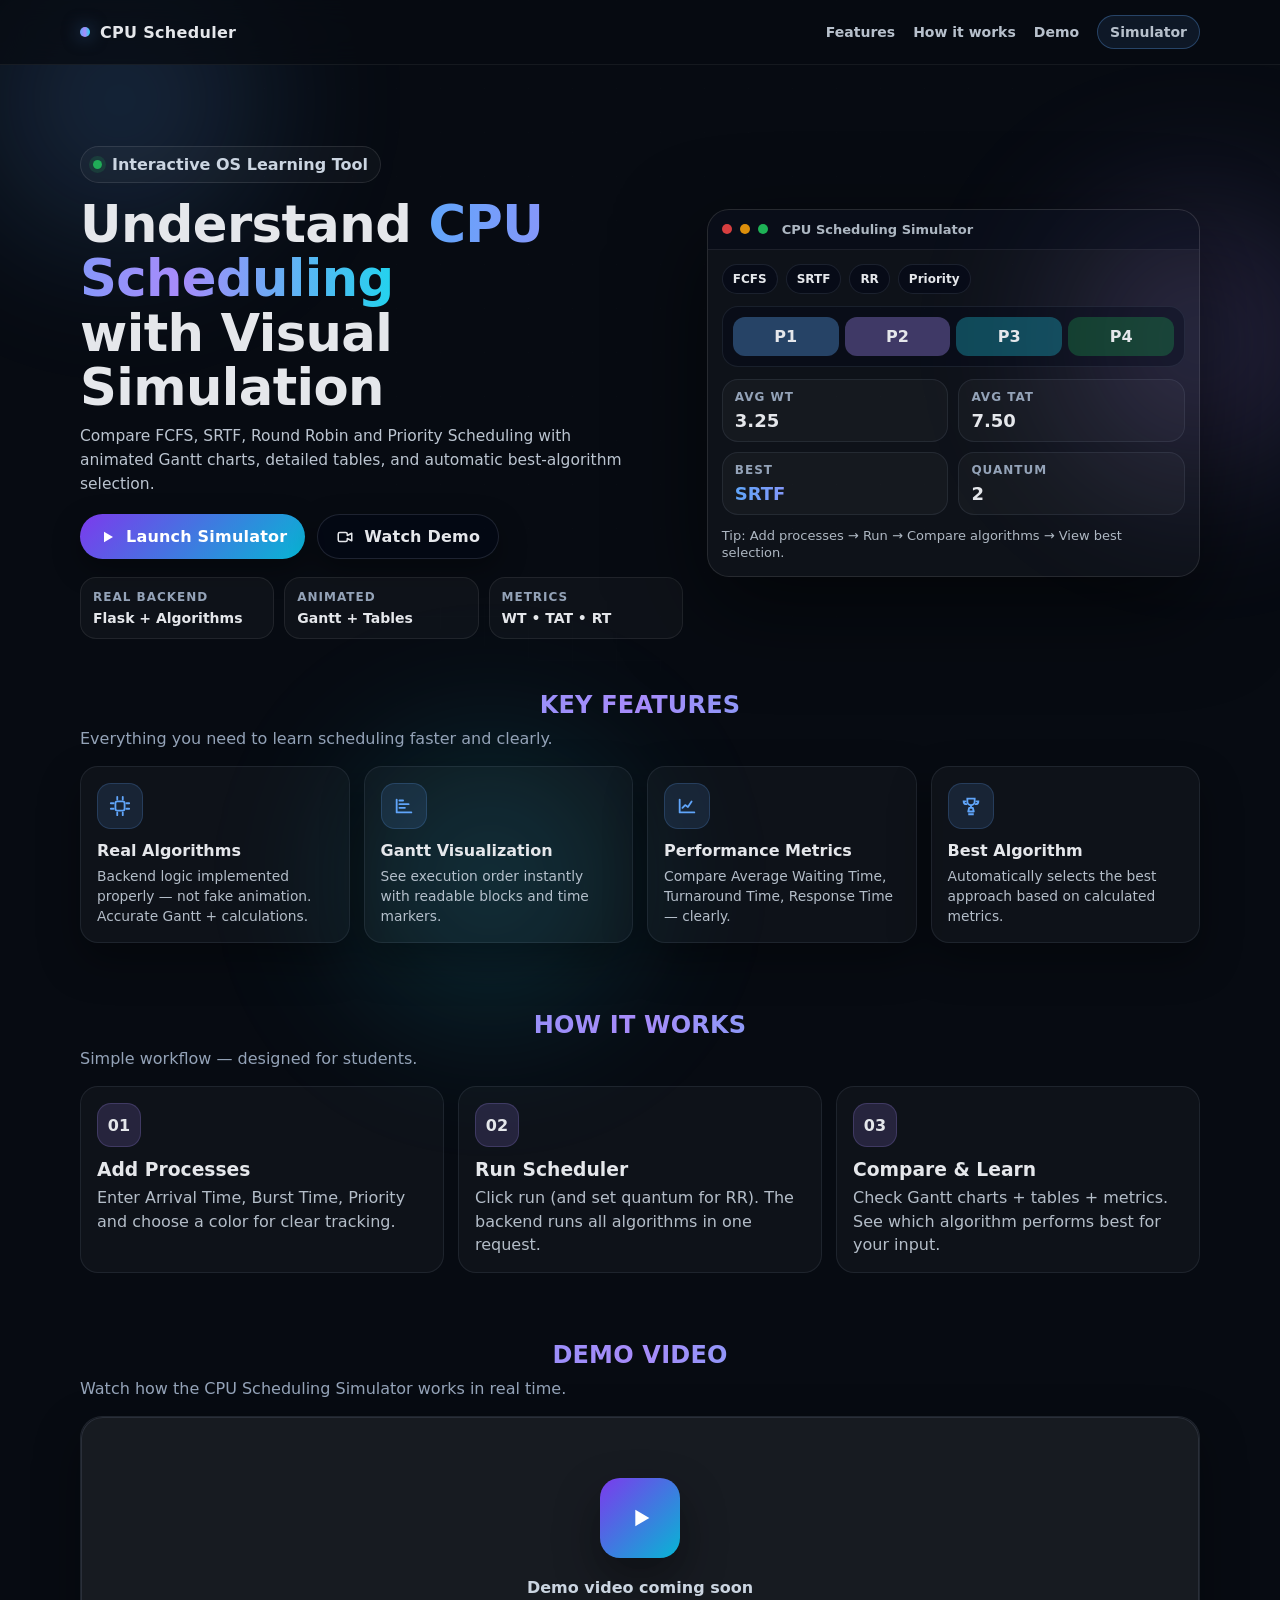
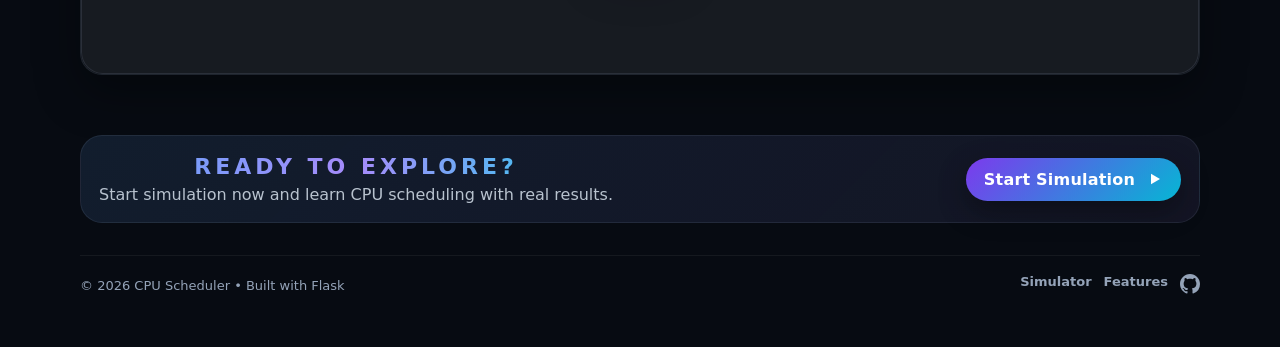
==== commit 037b76ee: "Landing page update" ====
--- a/templates/home.html
+++ b/templates/home.html
@@ -3,20 +3,52 @@
 <head>
   <meta charset="UTF-8" />
   <meta name="viewport" content="width=device-width, initial-scale=1.0" />
-  <title>CPU Scheduler • Home</title>
-
-  <!-- Your existing CSS -->
-  <link rel="stylesheet" href="/static/style.css">
-
-  <!-- PWA + SEO (optional but recommended) -->
+
+  <!--  PRIMARY SEO -->
+  <title>CPU Scheduling Simulator – Visualize FCFS, SRTF, Round Robin & Priority Algorithms</title>
+
+  <meta name="description"
+        content="Interactive CPU Scheduling Simulator to visualize FCFS, SRTF, Round Robin and Priority scheduling algorithms with animated Gantt charts and performance comparison. Built using Flask." />
+
+  <meta name="keywords"
+        content="CPU Scheduling Simulator, FCFS, SRTF, Round Robin, Priority Scheduling, Operating Systems Lab Tool, Gantt Chart Visualization" />
+
+  <meta name="author" content="CPU Scheduling Simulator" />
+  <meta name="robots" content="index, follow" />
+
+  <!--  Canonical -->
+  <link rel="canonical" href="https://cpu-scheduler.up.railway.app/" />
+
+  <!--  Open Graph (Facebook / LinkedIn) -->
+  <meta property="og:type" content="website" />
+  <meta property="og:title" content="CPU Scheduling Simulator – Interactive OS Learning Tool" />
+  <meta property="og:description"
+        content="Compare FCFS, SRTF, Round Robin and Priority scheduling algorithms with animated Gantt charts and automatic best-algorithm detection." />
+  <meta property="og:url" content="https://cpu-scheduler.up.railway.app/" />
+  <meta property="og:image" content="https://cpu-scheduler.up.railway.app/static/preview.png" />
+
+  <!--  Twitter Card -->
+  <meta name="twitter:card" content="summary_large_image" />
+  <meta name="twitter:title" content="CPU Scheduling Simulator" />
+  <meta name="twitter:description"
+        content="Visualize CPU scheduling algorithms with real-time Gantt chart simulation." />
+  <meta name="twitter:image"
+        content="https://cpu-scheduler.up.railway.app/static/preview.png" />
+
+  <!--  PWA -->
   <link rel="manifest" href="/static/manifest.json">
   <meta name="theme-color" content="#0b0f14">
-  <meta name="description" content="Visualize and compare CPU scheduling algorithms with animated Gantt charts and performance metrics.">
+
+  <!-- 🔥 Favicon (create this file in /static) -->
+  <link rel="icon" type="image/png" href="/static/favicon.png">
+
+  <!-- Styles -->
+  <link rel="stylesheet" href="/static/style.css">
+
+  <!-- Smooth Scroll -->
   <style>
-  html{
-    scroll-behavior: smooth;
-  }
-</style>
+    html { scroll-behavior: smooth; }
+  </style>
 </head>
 
 <body class="home-body">
@@ -303,12 +335,37 @@
     </section>
 
     <footer class="footer">
-      <div>© 2026 CPU Scheduler • Built with Flask</div>
-      <div class="footer-links">
-        <a href="/simulator">Simulator</a>
-        <a href="#features">Features</a>
-      </div>
-    </footer>
+  <div>
+    © 2026 CPU Scheduler • Built with Flask
+  </div>
+
+  <div class="footer-links">
+    <a href="/simulator">Simulator</a>
+    <a href="#features">Features</a>
+
+    <a href="https://github.com/VeeQubit/CPU_Process_Scheduler"
+       target="_blank"
+       aria-label="GitHub Repository">
+      <svg height="20" viewBox="0 0 16 16" width="20" fill="currentColor">
+        <path d="M8 0C3.58 0 0 3.58 0 8c0 3.54 2.29 
+        6.53 5.47 7.59.4.07.55-.17.55-.38
+        0-.19-.01-.82-.01-1.49-2.01.37-2.53-.49-2.69-.94
+        -.09-.23-.48-.94-.82-1.13-.28-.15-.68-.52
+        -.01-.53.63-.01 1.08.58 1.23.82.72 1.21
+        1.87.87 2.33.66.07-.52.28-.87.51-1.07
+        -1.78-.2-3.64-.89-3.64-3.95 0-.87.31-1.59
+        .82-2.15-.08-.2-.36-1.02.08-2.12 0 0 .67
+        -.21 2.2.82.64-.18 1.32-.27 2-.27.68
+        0 1.36.09 2 .27 1.53-1.04 2.2-.82
+        2.2-.82.44 1.1.16 1.92.08 2.12.51.56.82
+        1.27.82 2.15 0 3.07-1.87 3.75-3.65
+        3.95.29.25.54.73.54 1.48 0 1.07
+        -.01 1.93-.01 2.2 0 .21.15.46.55.38A8.013
+        8.013 0 0016 8c0-4.42-3.58-8-8-8z"/>
+      </svg>
+    </a>
+  </div>
+</footer>
   </main>
 
   <script>
@@ -332,5 +389,20 @@
     navigator.serviceWorker.register("/static/service-worker.js").catch(()=>{});
   }
 </script>
+<script type="application/ld+json">
+{
+  "@context": "https://schema.org",
+  "@type": "SoftwareApplication",
+  "name": "CPU Scheduling Simulator",
+  "applicationCategory": "EducationalApplication",
+  "operatingSystem": "Web",
+  "description": "Interactive CPU Scheduling Simulator to visualize FCFS, SRTF, Round Robin and Priority scheduling algorithms.",
+  "url": "https://cpu-scheduler.up.railway.app/",
+  "creator": {
+    "@type": "Organization",
+    "name": "CPU Scheduling Simulator"
+  }
+}
+</script>
 </body>
 </html>
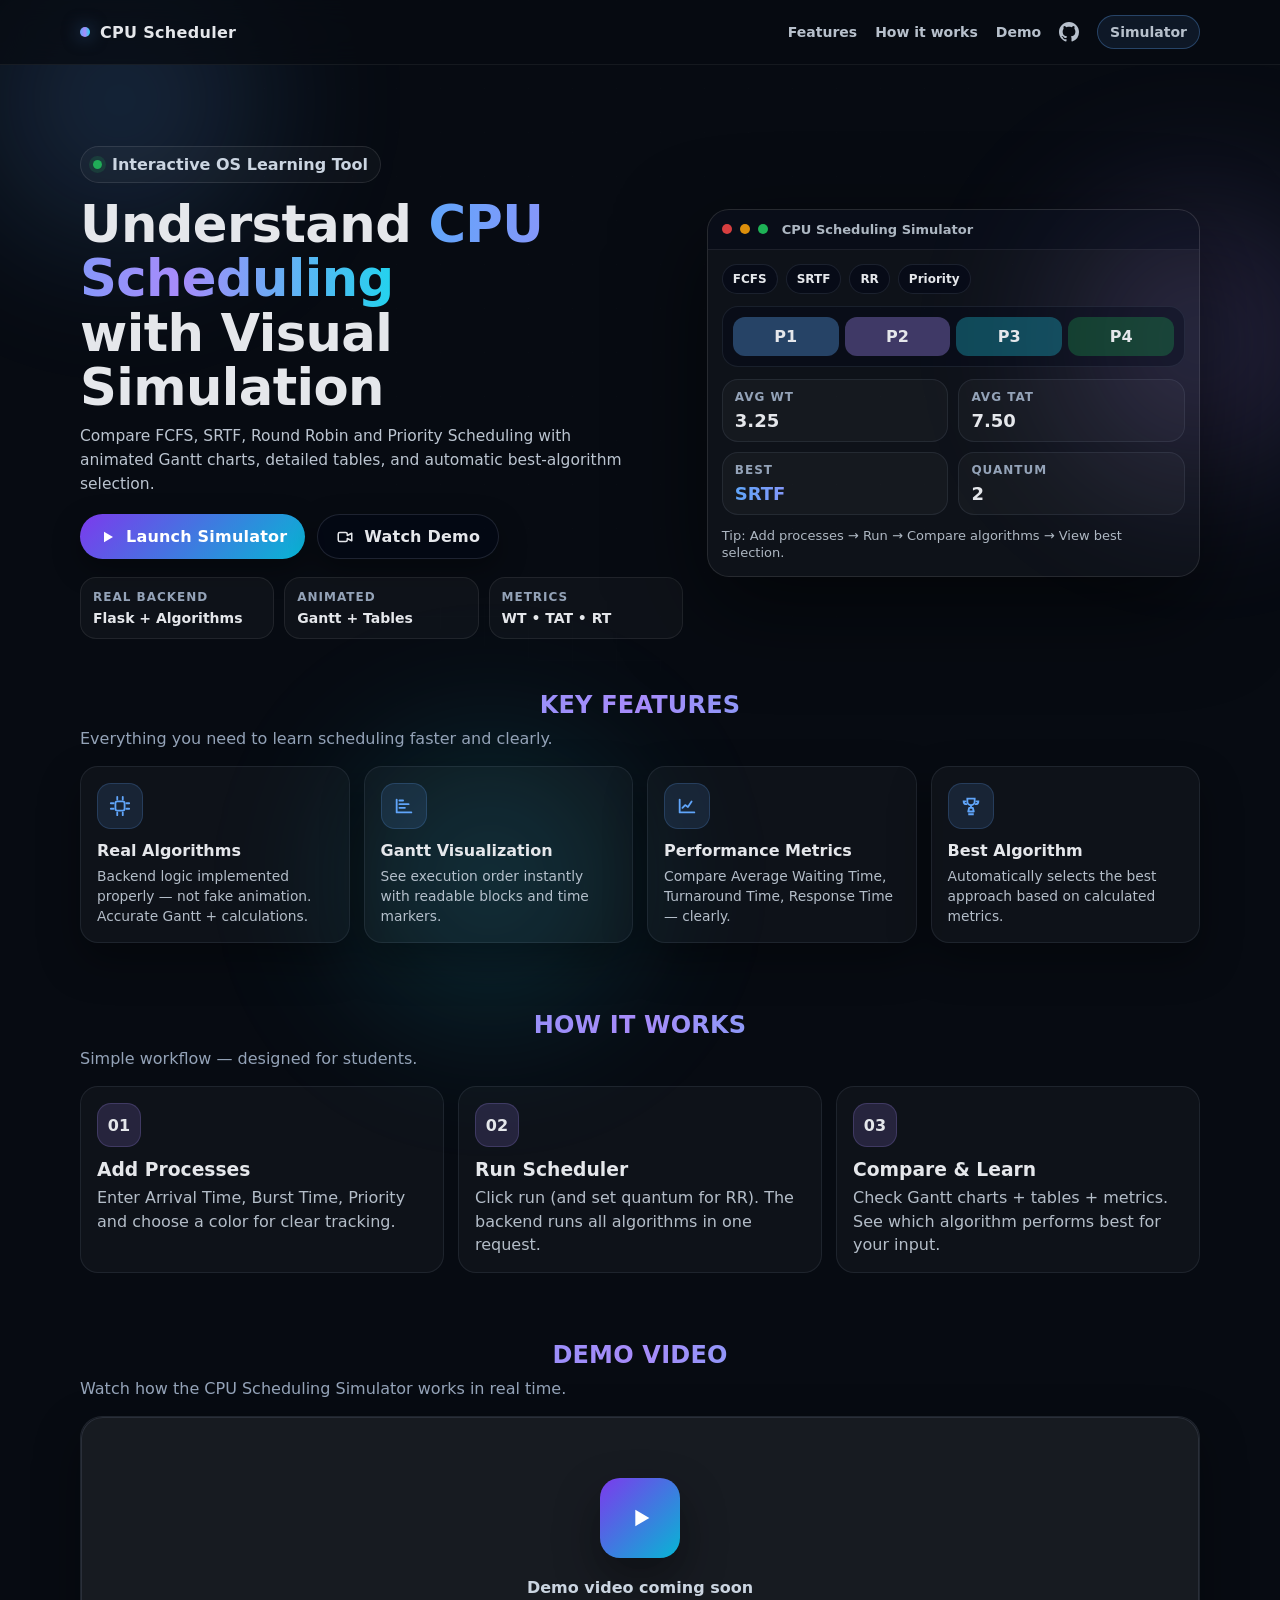
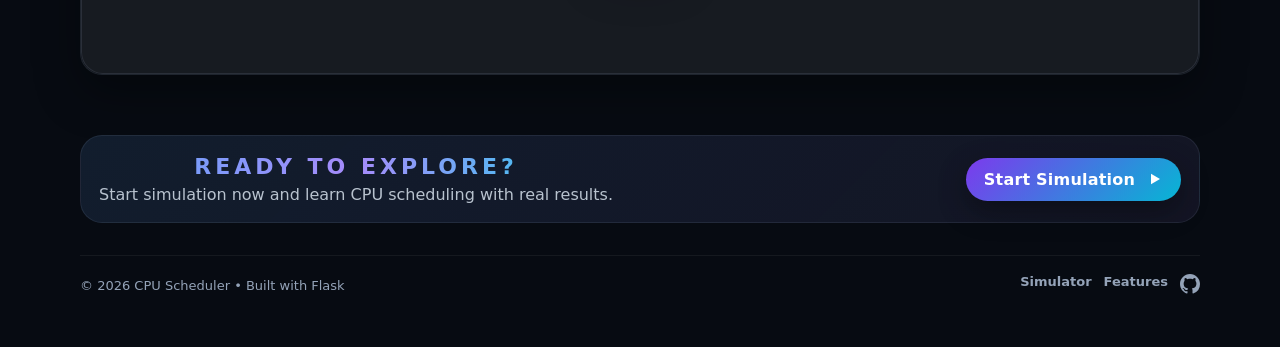
==== commit ffdea7a8: "Landing page update" ====
--- a/templates/home.html
+++ b/templates/home.html
@@ -70,11 +70,36 @@
       </a>
 
       <nav class="nav-links">
-        <a href="#features">Features</a>
-        <a href="#how">How it works</a>
-        <a href="#demo">Demo</a>
-        <a class="nav-cta" href="/simulator">Simulator</a>
-      </nav>
+  <a href="#features">Features</a>
+  <a href="#how">How it works</a>
+  <a href="#demo">Demo</a>
+
+  <!-- GitHub Icon -->
+  <a href="https://github.com/VeeQubit/CPU_Process_Scheduler"
+     target="_blank"
+     class="github-link"
+     aria-label="GitHub Repository">
+    <svg height="20" viewBox="0 0 16 16" width="20" fill="currentColor">
+      <path d="M8 0C3.58 0 0 3.58 0 8c0 3.54 2.29 
+      6.53 5.47 7.59.4.07.55-.17.55-.38
+      0-.19-.01-.82-.01-1.49-2.01.37-2.53-.49-2.69-.94
+      -.09-.23-.48-.94-.82-1.13-.28-.15-.68-.52
+      -.01-.53.63-.01 1.08.58 1.23.82.72 1.21
+      1.87.87 2.33.66.07-.52.28-.87.51-1.07
+      -1.78-.2-3.64-.89-3.64-3.95 0-.87.31-1.59
+      .82-2.15-.08-.2-.36-1.02.08-2.12 0 0 .67
+      -.21 2.2.82.64-.18 1.32-.27 2-.27.68
+      0 1.36.09 2 .27 1.53-1.04 2.2-.82
+      2.2-.82.44 1.1.16 1.92.08 2.12.51.56.82
+      1.27.82 2.15 0 3.07-1.87 3.75-3.65
+      3.95.29.25.54.73.54 1.48 0 1.07
+      -.01 1.93-.01 2.2 0 .21.15.46.55.38A8.013
+      8.013 0 0016 8c0-4.42-3.58-8-8-8z"/>
+    </svg>
+  </a>
+
+  <a class="nav-cta" href="/simulator">Simulator</a>
+</nav>
 
       <button class="nav-burger" aria-label="Open menu" onclick="toggleMenu()">
         <span></span><span></span><span></span>
--- a/static/style.css
+++ b/static/style.css
@@ -2600,4 +2600,16 @@
   font-size: 16px;
   color: #cbd5e1;
   font-weight: 600;
+}
+
+.github-link {
+  display: flex;
+  align-items: center;
+  opacity: 0.8;
+  transition: 0.3s ease;
+}
+
+.github-link:hover {
+  opacity: 1;
+  transform: scale(1.1);
 }
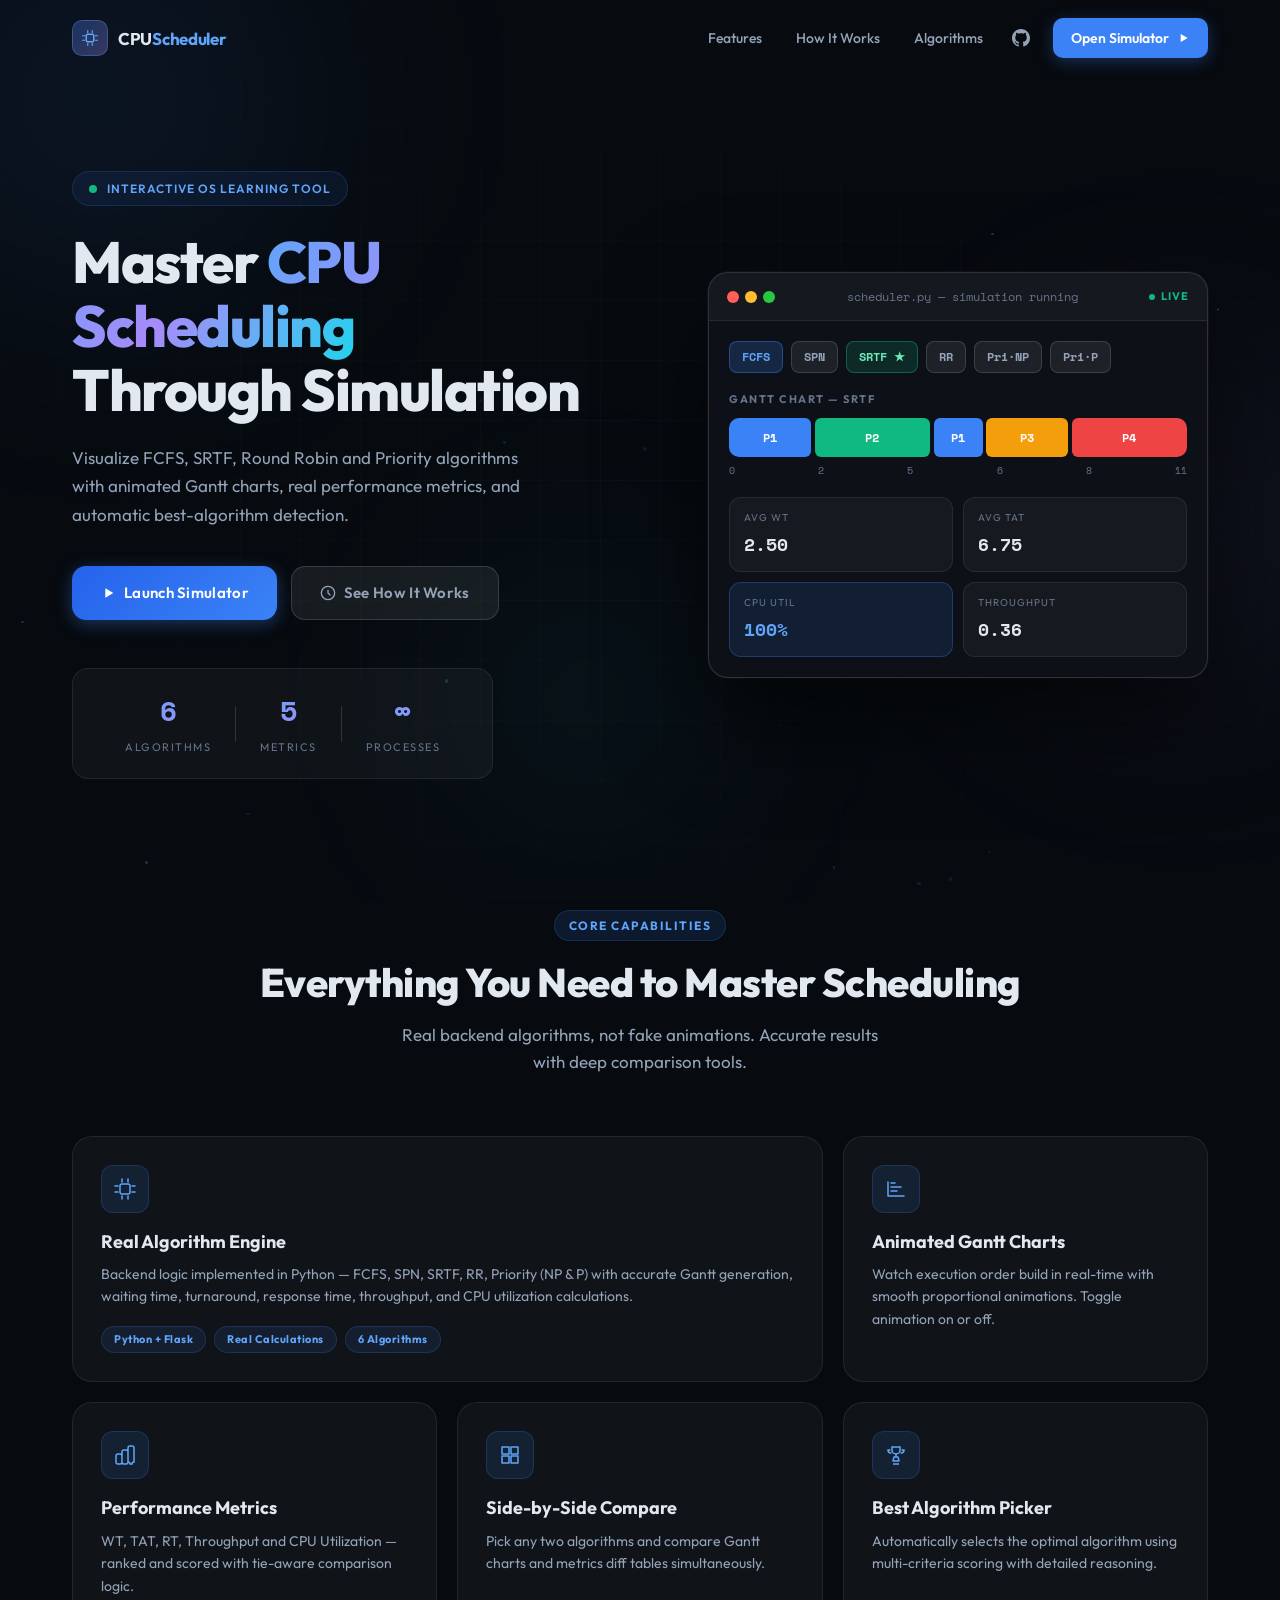
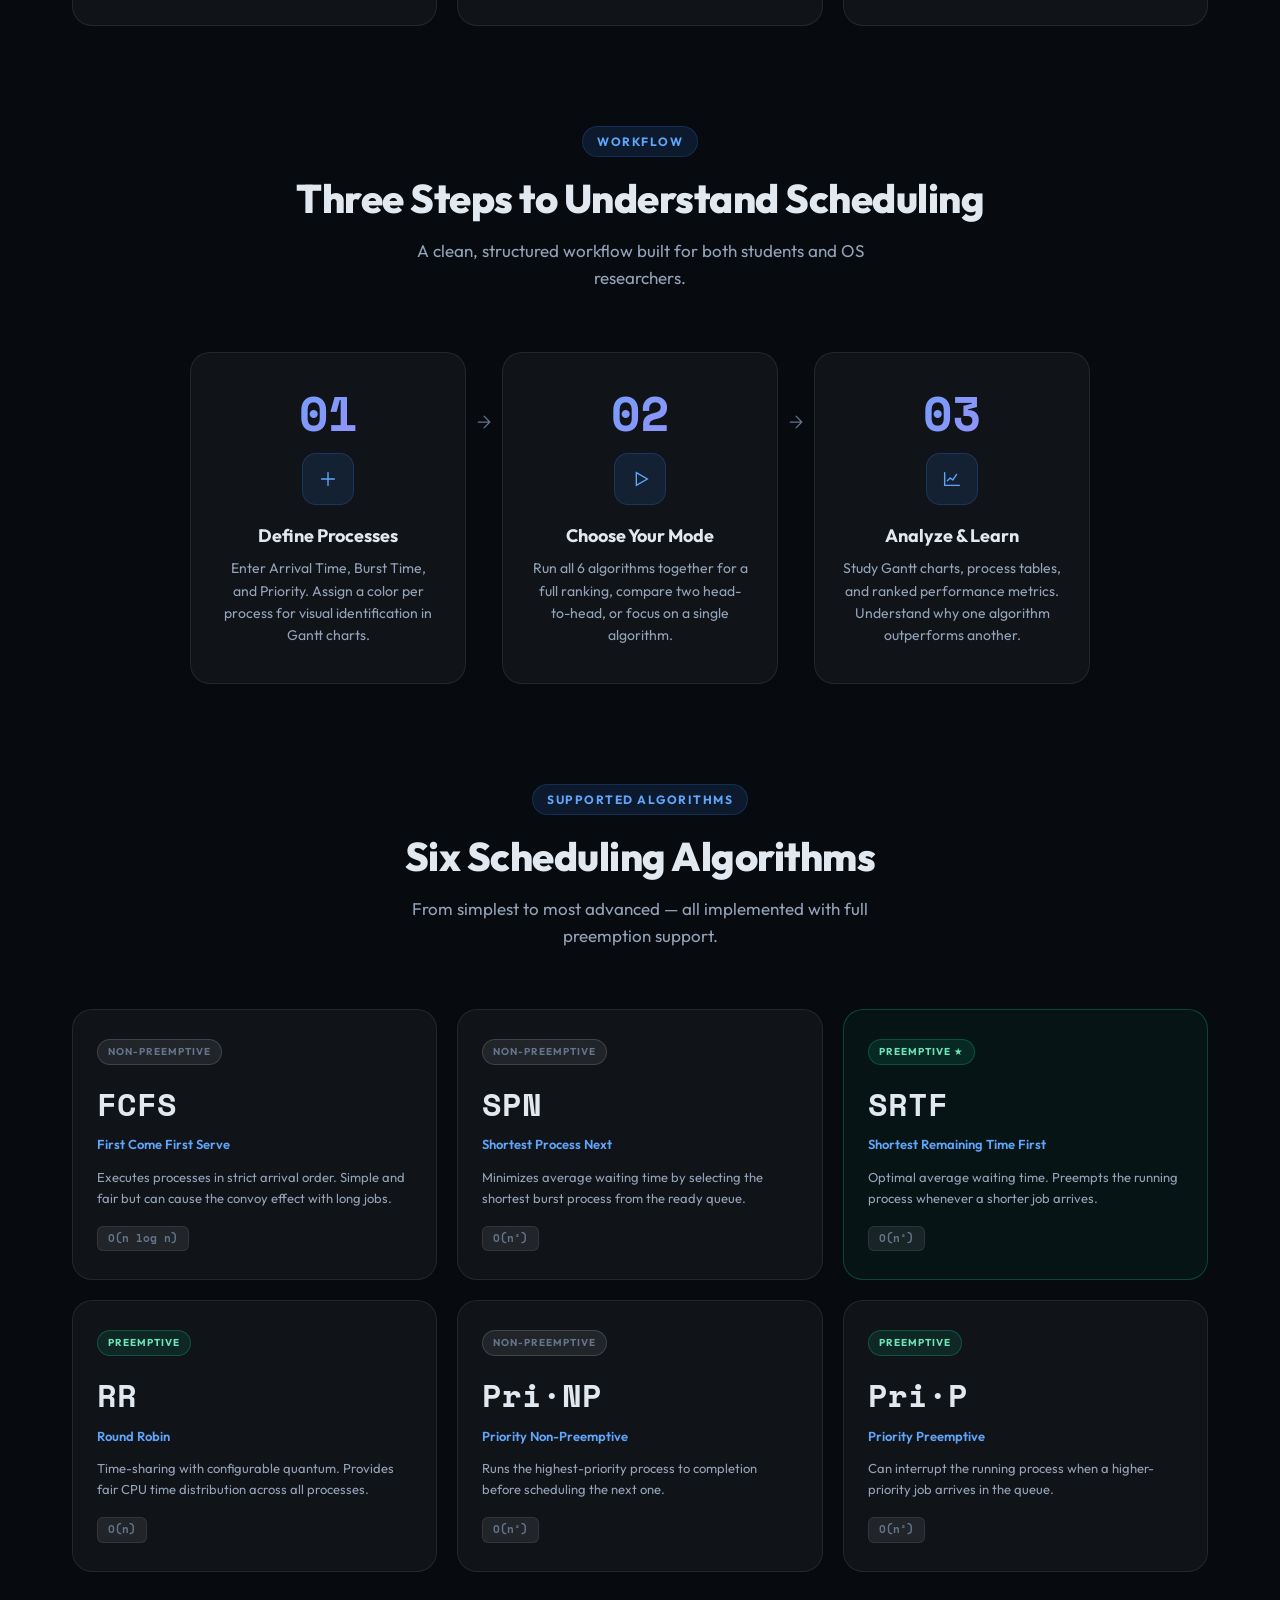
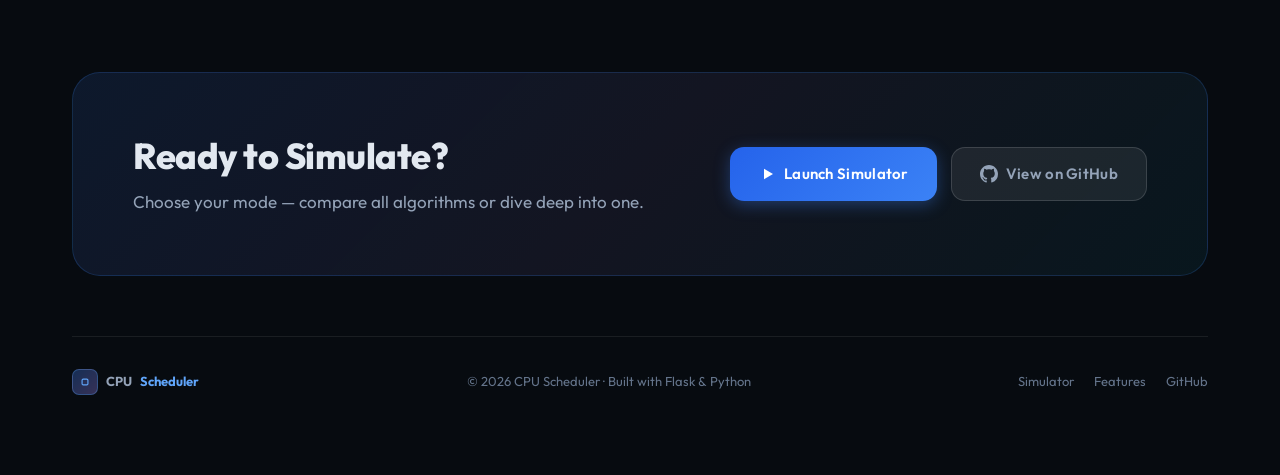
==== commit 18af2663: "update" ====
--- a/templates/home.html
+++ b/templates/home.html
@@ -1,223 +1,124 @@
 <!DOCTYPE html>
 <html lang="en">
 <head>
-  <meta charset="UTF-8" />
-  <meta name="viewport" content="width=device-width, initial-scale=1.0" />
-
-  <!--  PRIMARY SEO -->
-  <title>CPU Scheduling Simulator – Visualize FCFS, SRTF, Round Robin & Priority Algorithms</title>
-
-  <meta name="description"
-        content="Interactive CPU Scheduling Simulator to visualize FCFS, SRTF, Round Robin and Priority scheduling algorithms with animated Gantt charts and performance comparison. Built using Flask." />
-
-  <meta name="keywords"
-        content="CPU Scheduling Simulator, FCFS, SRTF, Round Robin, Priority Scheduling, Operating Systems Lab Tool, Gantt Chart Visualization" />
-
-  <meta name="author" content="CPU Scheduling Simulator" />
-  <meta name="robots" content="index, follow" />
-
-  <!--  Canonical -->
-  <link rel="canonical" href="https://cpu-scheduler.up.railway.app/" />
-
-  <!--  Open Graph (Facebook / LinkedIn) -->
-  <meta property="og:type" content="website" />
-  <meta property="og:title" content="CPU Scheduling Simulator – Interactive OS Learning Tool" />
-  <meta property="og:description"
-        content="Compare FCFS, SRTF, Round Robin and Priority scheduling algorithms with animated Gantt charts and automatic best-algorithm detection." />
-  <meta property="og:url" content="https://cpu-scheduler.up.railway.app/" />
-  <meta property="og:image" content="https://cpu-scheduler.up.railway.app/static/preview.png" />
-
-  <!--  Twitter Card -->
-  <meta name="twitter:card" content="summary_large_image" />
-  <meta name="twitter:title" content="CPU Scheduling Simulator" />
-  <meta name="twitter:description"
-        content="Visualize CPU scheduling algorithms with real-time Gantt chart simulation." />
-  <meta name="twitter:image"
-        content="https://cpu-scheduler.up.railway.app/static/preview.png" />
-
-  <!--  PWA -->
+  <meta charset="UTF-8"/>
+  <meta name="viewport" content="width=device-width, initial-scale=1.0"/>
+  <title>CPU Scheduling Simulator – Visualize FCFS, SRTF, Round Robin & Priority</title>
+  <meta name="description" content="Interactive CPU Scheduling Simulator to visualize FCFS, SRTF, Round Robin and Priority algorithms with animated Gantt charts."/>
+  <link rel="canonical" href="https://cpu-scheduler.up.railway.app/"/>
   <link rel="manifest" href="/static/manifest.json">
-  <meta name="theme-color" content="#0b0f14">
-
-  <!-- 🔥 Favicon (create this file in /static) -->
+  <meta name="theme-color" content="#070b10">
   <link rel="icon" type="image/png" href="/static/favicon.png">
-
-  <!-- Styles -->
+  <link rel="preconnect" href="https://fonts.googleapis.com">
+  <link rel="preconnect" href="https://fonts.gstatic.com" crossorigin>
+  <link href="https://fonts.googleapis.com/css2?family=Space+Mono:wght@400;700&family=Outfit:wght@300;400;500;600;700;800&display=swap" rel="stylesheet">
   <link rel="stylesheet" href="/static/style.css">
-
-  <!-- Smooth Scroll -->
-  <style>
-    html { scroll-behavior: smooth; }
-  </style>
 </head>
-
 <body class="home-body">
 
-  <!-- Background decorations -->
-  <div class="bg-blobs" aria-hidden="true">
-    <span class="blob b1"></span>
-    <span class="blob b2"></span>
-    <span class="blob b3"></span>
-    <span class="grid"></span>
+  <div class="bg-canvas" aria-hidden="true">
+    <div class="bg-grid"></div>
+    <div class="bg-glow g1"></div>
+    <div class="bg-glow g2"></div>
+    <div class="bg-glow g3"></div>
+    <div class="floating-particles" id="particles"></div>
   </div>
 
   <!-- NAVBAR -->
-  <header class="nav">
+  <header class="nav" id="mainNav">
     <div class="nav-inner">
       <a class="brand" href="/">
-        <span class="brand-dot"></span>
-        <span class="brand-text">CPU Scheduler</span>
+        <div class="brand-icon">
+          <svg viewBox="0 0 24 24" width="18" height="18" fill="none">
+            <rect x="7" y="7" width="10" height="10" rx="2" stroke="currentColor" stroke-width="2"/>
+            <path d="M9 2v3M15 2v3M9 19v3M15 19v3M2 9h3M2 15h3M19 9h3M19 15h3" stroke="currentColor" stroke-width="1.5" stroke-linecap="round"/>
+          </svg>
+        </div>
+        <span class="brand-text">CPU<span class="brand-accent">Scheduler</span></span>
       </a>
-
       <nav class="nav-links">
-  <a href="#features">Features</a>
-  <a href="#how">How it works</a>
-  <a href="#demo">Demo</a>
-
-  <!-- GitHub Icon -->
-  <a href="https://github.com/VeeQubit/CPU_Process_Scheduler"
-     target="_blank"
-     class="github-link"
-     aria-label="GitHub Repository">
-    <svg height="20" viewBox="0 0 16 16" width="20" fill="currentColor">
-      <path d="M8 0C3.58 0 0 3.58 0 8c0 3.54 2.29 
-      6.53 5.47 7.59.4.07.55-.17.55-.38
-      0-.19-.01-.82-.01-1.49-2.01.37-2.53-.49-2.69-.94
-      -.09-.23-.48-.94-.82-1.13-.28-.15-.68-.52
-      -.01-.53.63-.01 1.08.58 1.23.82.72 1.21
-      1.87.87 2.33.66.07-.52.28-.87.51-1.07
-      -1.78-.2-3.64-.89-3.64-3.95 0-.87.31-1.59
-      .82-2.15-.08-.2-.36-1.02.08-2.12 0 0 .67
-      -.21 2.2.82.64-.18 1.32-.27 2-.27.68
-      0 1.36.09 2 .27 1.53-1.04 2.2-.82
-      2.2-.82.44 1.1.16 1.92.08 2.12.51.56.82
-      1.27.82 2.15 0 3.07-1.87 3.75-3.65
-      3.95.29.25.54.73.54 1.48 0 1.07
-      -.01 1.93-.01 2.2 0 .21.15.46.55.38A8.013
-      8.013 0 0016 8c0-4.42-3.58-8-8-8z"/>
-    </svg>
-  </a>
-
-  <a class="nav-cta" href="/simulator">Simulator</a>
-</nav>
-
-      <button class="nav-burger" aria-label="Open menu" onclick="toggleMenu()">
-        <span></span><span></span><span></span>
-      </button>
+        <a href="#features" class="nav-link">Features</a>
+        <a href="#how" class="nav-link">How It Works</a>
+        <a href="#algorithms" class="nav-link">Algorithms</a>
+        <a href="https://github.com/VeeQubit/CPU_Process_Scheduler" target="_blank" class="nav-link nav-github" aria-label="GitHub">
+          <svg height="18" viewBox="0 0 16 16" width="18" fill="currentColor"><path d="M8 0C3.58 0 0 3.58 0 8c0 3.54 2.29 6.53 5.47 7.59.4.07.55-.17.55-.38 0-.19-.01-.82-.01-1.49-2.01.37-2.53-.49-2.69-.94-.09-.23-.48-.94-.82-1.13-.28-.15-.68-.52-.01-.53.63-.01 1.08.58 1.23.82.72 1.21 1.87.87 2.33.66.07-.52.28-.87.51-1.07-1.78-.2-3.64-.89-3.64-3.95 0-.87.31-1.59.82-2.15-.08-.2-.36-1.02.08-2.12 0 0 .67-.21 2.2.82.64-.18 1.32-.27 2-.27.68 0 1.36.09 2 .27 1.53-1.04 2.2-.82 2.2-.82.44 1.1.16 1.92.08 2.12.51.56.82 1.27.82 2.15 0 3.07-1.87 3.75-3.65 3.95.29.25.54.73.54 1.48 0 1.07-.01 1.93-.01 2.2 0 .21.15.46.55.38A8.013 8.013 0 0016 8c0-4.42-3.58-8-8-8z"/></svg>
+        </a>
+        <a class="nav-cta" href="/explore">
+          <span>Open Simulator</span>
+          <svg viewBox="0 0 24 24" width="14" height="14" fill="currentColor"><path d="M8 5l12 7-12 7V5z"/></svg>
+        </a>
+      </nav>
+      <button class="nav-burger" aria-label="Open menu" onclick="toggleMenu()"><span></span><span></span><span></span></button>
     </div>
-
-    <!-- mobile menu -->
     <div id="mobileMenu" class="nav-mobile hidden">
       <a href="#features" onclick="toggleMenu()">Features</a>
-      <a href="#how" onclick="toggleMenu()">How it works</a>
-      <a href="#demo" onclick="toggleMenu()">Demo</a>
-      <a class="nav-cta" href="/simulator" onclick="toggleMenu()">Simulator</a>
+      <a href="#how" onclick="toggleMenu()">How It Works</a>
+      <a href="#algorithms" onclick="toggleMenu()">Algorithms</a>
+      <a class="nav-cta" href="/explore" onclick="toggleMenu()">Open Simulator</a>
     </div>
   </header>
 
-  <!-- HERO -->
-  <main class="container">
+  <main class="home-main">
+
+    <!-- HERO -->
     <section class="hero">
-      <div class="hero-left">
-        <div class="hero-badge">
-          <span class="badge-dot"></span>
-          Interactive OS Learning Tool
-        </div>
-
-        <h1 class="hero-title">
-          Understand <span class="grad">CPU Scheduling</span><br/>
-          with Visual Simulation
+      <div class="hero-content">
+        <div class="hero-badge animate-in" style="--delay:0ms">
+          <span class="badge-pulse"></span>
+          <span>Interactive OS Learning Tool</span>
+        </div>
+        <h1 class="hero-title animate-in" style="--delay:100ms">
+          Master <span class="hero-grad">CPU Scheduling</span><br/>Through Simulation
         </h1>
-
-        <p class="hero-sub">
-          Compare FCFS, SRTF, Round Robin and Priority Scheduling with animated Gantt charts,
-          detailed tables, and automatic best-algorithm selection.
+        <p class="hero-sub animate-in" style="--delay:200ms">
+          Visualize FCFS, SRTF, Round Robin and Priority algorithms with animated Gantt charts, real performance metrics, and automatic best-algorithm detection.
         </p>
-
-        <div class="hero-actions">
-          <a class="btn btn-primary" href="/simulator">
-            <span class="btn-ico" aria-hidden="true">
-              <!-- play icon -->
-              <svg viewBox="0 0 24 24" width="18" height="18">
-                <path d="M8 5l12 7-12 7V5z" fill="currentColor"/>
-              </svg>
-            </span>
+        <div class="hero-actions animate-in" style="--delay:300ms">
+          <a class="btn btn-primary btn-lg" href="/explore">
+            <svg viewBox="0 0 24 24" width="16" height="16" fill="currentColor"><path d="M8 5l12 7-12 7V5z"/></svg>
             Launch Simulator
           </a>
-
-          <a class="btn btn-ghost" href="#demo">
-            <span class="btn-ico" aria-hidden="true">
-              <!-- video icon -->
-              <svg viewBox="0 0 24 24" width="18" height="18">
-                <path d="M15 10l6-3v10l-6-3v2a2 2 0 0 1-2 2H5a2 2 0 0 1-2-2V8a2 2 0 0 1 2-2h8a2 2 0 0 1 2 2v2z"
-                      fill="none" stroke="currentColor" stroke-width="2" stroke-linejoin="round"/>
-              </svg>
-            </span>
-            Watch Demo
-          </a>
-        </div>
-
-        <div class="hero-mini">
-          <div class="mini-item">
-            <div class="mini-top">Real Backend</div>
-            <div class="mini-bottom">Flask + Algorithms</div>
+          <a class="btn btn-ghost btn-lg" href="#how">
+            <svg viewBox="0 0 24 24" width="16" height="16" fill="none" stroke="currentColor" stroke-width="2" stroke-linecap="round"><path d="M12 22c5.523 0 10-4.477 10-10S17.523 2 12 2 2 6.477 2 12s4.477 10 10 10z"/><path d="M12 8v4l3 3"/></svg>
+            See How It Works
+          </a>
+        </div>
+        <div class="hero-stats animate-in" style="--delay:400ms">
+          <div class="stat-item"><span class="stat-num">6</span><span class="stat-label">Algorithms</span></div>
+          <div class="stat-divider"></div>
+          <div class="stat-item"><span class="stat-num">5</span><span class="stat-label">Metrics</span></div>
+          <div class="stat-divider"></div>
+          <div class="stat-item"><span class="stat-num">∞</span><span class="stat-label">Processes</span></div>
+        </div>
+      </div>
+
+      <div class="hero-visual animate-in" style="--delay:200ms">
+        <div class="terminal-card">
+          <div class="terminal-header">
+            <div class="terminal-dots"><span class="tdot red"></span><span class="tdot yellow"></span><span class="tdot green"></span></div>
+            <span class="terminal-title">scheduler.py — simulation running</span>
+            <div class="terminal-status"><span class="status-dot"></span>LIVE</div>
           </div>
-          <div class="mini-item">
-            <div class="mini-top">Animated</div>
-            <div class="mini-bottom">Gantt + Tables</div>
-          </div>
-          <div class="mini-item">
-            <div class="mini-top">Metrics</div>
-            <div class="mini-bottom">WT • TAT • RT</div>
-          </div>
-        </div>
-      </div>
-
-      <!-- HERO RIGHT: mockup image -->
-      <div class="hero-right">
-        <div class="mock-card">
-          <div class="mock-top">
-            <span class="dot red"></span><span class="dot yellow"></span><span class="dot green"></span>
-            <span class="mock-title">CPU Scheduling Simulator</span>
-          </div>
-
-          <!-- You can replace this with a real screenshot later -->
-          <div class="mock-body">
-            <div class="mock-row">
-              <div class="mock-chip">FCFS</div>
-              <div class="mock-chip">SRTF</div>
-              <div class="mock-chip">RR</div>
-              <div class="mock-chip">Priority</div>
+          <div class="terminal-body">
+            <div class="algo-chips">
+              <span class="algo-chip active">FCFS</span><span class="algo-chip">SPN</span>
+              <span class="algo-chip best">SRTF ★</span><span class="algo-chip">RR</span>
+              <span class="algo-chip">Pri·NP</span><span class="algo-chip">Pri·P</span>
             </div>
-
-            <div class="mock-gantt">
-              <div class="seg s1">P1</div>
-              <div class="seg s2">P2</div>
-              <div class="seg s3">P3</div>
-              <div class="seg s4">P4</div>
+            <div class="gantt-label">Gantt Chart — SRTF</div>
+            <div class="gantt-mock">
+              <div class="gm-block" style="--w:2;--c:#3b82f6">P1</div>
+              <div class="gm-block" style="--w:3;--c:#10b981">P2</div>
+              <div class="gm-block" style="--w:1;--c:#3b82f6">P1</div>
+              <div class="gm-block" style="--w:2;--c:#f59e0b">P3</div>
+              <div class="gm-block" style="--w:3;--c:#ef4444">P4</div>
             </div>
-
-            <div class="mock-grid">
-              <div class="mg">
-                <div class="mgl">Avg WT</div>
-                <div class="mgv">3.25</div>
-              </div>
-              <div class="mg">
-                <div class="mgl">Avg TAT</div>
-                <div class="mgv">7.50</div>
-              </div>
-              <div class="mg">
-                <div class="mgl">Best</div>
-                <div class="mgv gradtext">SRTF</div>
-              </div>
-              <div class="mg">
-                <div class="mgl">Quantum</div>
-                <div class="mgv">2</div>
-              </div>
-            </div>
-
-            <div class="mock-note">
-              Tip: Add processes → Run → Compare algorithms → View best selection.
+            <div class="gantt-ticks"><span>0</span><span>2</span><span>5</span><span>6</span><span>8</span><span>11</span></div>
+            <div class="metrics-grid">
+              <div class="metric-box"><div class="metric-label">Avg WT</div><div class="metric-val">2.50</div></div>
+              <div class="metric-box"><div class="metric-label">Avg TAT</div><div class="metric-val">6.75</div></div>
+              <div class="metric-box highlight-metric"><div class="metric-label">CPU Util</div><div class="metric-val">100%</div></div>
+              <div class="metric-box"><div class="metric-label">Throughput</div><div class="metric-val">0.36</div></div>
             </div>
           </div>
         </div>
@@ -227,61 +128,36 @@
     <!-- FEATURES -->
     <section id="features" class="section">
       <div class="section-head">
-        <h2 class="section-title">Key Features</h2>
-        <p class="section-sub">Everything you need to learn scheduling faster and clearly.</p>
-      </div>
-
+        <div class="section-tag">Core Capabilities</div>
+        <h2 class="section-title">Everything You Need to Master Scheduling</h2>
+        <p class="section-sub">Real backend algorithms, not fake animations. Accurate results with deep comparison tools.</p>
+      </div>
       <div class="feature-grid">
-        <div class="feature-card">
-          <div class="f-icon">
-            <!-- cpu icon -->
-            <svg viewBox="0 0 24 24" width="22" height="22">
-              <path d="M9 2v3M15 2v3M9 19v3M15 19v3M2 9h3M2 15h3M19 9h3M19 15h3"
-                    fill="none" stroke="currentColor" stroke-width="2" stroke-linecap="round"/>
-              <rect x="7" y="7" width="10" height="10" rx="2"
-                    fill="none" stroke="currentColor" stroke-width="2"/>
-            </svg>
-          </div>
-          <h3>Real Algorithms</h3>
-          <p>Backend logic implemented properly — not fake animation. Accurate Gantt + calculations.</p>
-        </div>
-
-        <div class="feature-card">
-          <div class="f-icon">
-            <!-- gantt icon -->
-            <svg viewBox="0 0 24 24" width="22" height="22">
-              <path d="M4 19V5M4 19h16" fill="none" stroke="currentColor" stroke-width="2" stroke-linecap="round"/>
-              <path d="M7 14h6M7 10h10M7 6h4" fill="none" stroke="currentColor" stroke-width="2" stroke-linecap="round"/>
-            </svg>
-          </div>
-          <h3>Gantt Visualization</h3>
-          <p>See execution order instantly with readable blocks and time markers.</p>
-        </div>
-
-        <div class="feature-card">
-          <div class="f-icon">
-            <!-- chart icon -->
-            <svg viewBox="0 0 24 24" width="22" height="22">
-              <path d="M4 19V5M4 19h16" fill="none" stroke="currentColor" stroke-width="2" stroke-linecap="round"/>
-              <path d="M7 14l3-3 3 2 4-6" fill="none" stroke="currentColor" stroke-width="2" stroke-linecap="round" stroke-linejoin="round"/>
-            </svg>
-          </div>
+        <div class="feature-card fc-large">
+          <div class="fc-icon"><svg viewBox="0 0 24 24" width="24" height="24" fill="none" stroke="currentColor" stroke-width="1.5"><rect x="7" y="7" width="10" height="10" rx="2"/><path d="M9 2v3M15 2v3M9 19v3M15 19v3M2 9h3M2 15h3M19 9h3M19 15h3" stroke-linecap="round"/></svg></div>
+          <h3>Real Algorithm Engine</h3>
+          <p>Backend logic implemented in Python — FCFS, SPN, SRTF, RR, Priority (NP & P) with accurate Gantt generation, waiting time, turnaround, response time, throughput, and CPU utilization calculations.</p>
+          <div class="fc-tags"><span>Python + Flask</span><span>Real Calculations</span><span>6 Algorithms</span></div>
+        </div>
+        <div class="feature-card">
+          <div class="fc-icon"><svg viewBox="0 0 24 24" width="24" height="24" fill="none" stroke="currentColor" stroke-width="1.5"><path d="M4 19V5M4 19h16" stroke-linecap="round"/><path d="M7 14h6M7 10h10M7 6h4" stroke-linecap="round"/></svg></div>
+          <h3>Animated Gantt Charts</h3>
+          <p>Watch execution order build in real-time with smooth proportional animations. Toggle animation on or off.</p>
+        </div>
+        <div class="feature-card">
+          <div class="fc-icon"><svg viewBox="0 0 24 24" width="24" height="24" fill="none" stroke="currentColor" stroke-width="1.5"><path d="M9 19v-6a2 2 0 0 0-2-2H5a2 2 0 0 0-2 2v6a2 2 0 0 0 2 2h2a2 2 0 0 0 2-2zm0 0V9a2 2 0 0 1 2-2h2a2 2 0 0 1 2 2v10m-6 0a2 2 0 0 0 2 2h2a2 2 0 0 0 2-2m0 0V5a2 2 0 0 1 2-2h2a2 2 0 0 1 2 2v14a2 2 0 0 0-2 2h-2a2 2 0 0 0-2-2z"/></svg></div>
           <h3>Performance Metrics</h3>
-          <p>Compare Average Waiting Time, Turnaround Time, Response Time — clearly.</p>
-        </div>
-
-        <div class="feature-card">
-          <div class="f-icon">
-            <!-- trophy icon -->
-            <svg viewBox="0 0 24 24" width="22" height="22">
-              <path d="M8 4h8v3a4 4 0 0 1-8 0V4z" fill="none" stroke="currentColor" stroke-width="2"/>
-              <path d="M6 7H4a3 3 0 0 0 3 3" fill="none" stroke="currentColor" stroke-width="2" stroke-linecap="round"/>
-              <path d="M18 7h2a3 3 0 0 1-3 3" fill="none" stroke="currentColor" stroke-width="2" stroke-linecap="round"/>
-              <path d="M12 11v3M9 21h6M10 14h4l1 4H9l1-4z" fill="none" stroke="currentColor" stroke-width="2" stroke-linejoin="round"/>
-            </svg>
-          </div>
-          <h3>Best Algorithm</h3>
-          <p>Automatically selects the best approach based on calculated metrics.</p>
+          <p>WT, TAT, RT, Throughput and CPU Utilization — ranked and scored with tie-aware comparison logic.</p>
+        </div>
+        <div class="feature-card">
+          <div class="fc-icon"><svg viewBox="0 0 24 24" width="24" height="24" fill="none" stroke="currentColor" stroke-width="1.5"><path d="M4 4h7v7H4zM13 4h7v7h-7zM4 13h7v7H4zM13 13h7v7h-7z" stroke-linejoin="round"/></svg></div>
+          <h3>Side-by-Side Compare</h3>
+          <p>Pick any two algorithms and compare Gantt charts and metrics diff tables simultaneously.</p>
+        </div>
+        <div class="feature-card">
+          <div class="fc-icon"><svg viewBox="0 0 24 24" width="24" height="24" fill="none" stroke="currentColor" stroke-width="1.5"><path d="M8 4h8v3a4 4 0 0 1-8 0V4z"/><path d="M6 7H4a3 3 0 0 0 3 3M18 7h2a3 3 0 0 1-3 3" stroke-linecap="round"/><path d="M12 11v3M9 21h6M10 14h4l1 4H9l1-4z" stroke-linejoin="round"/></svg></div>
+          <h3>Best Algorithm Picker</h3>
+          <p>Automatically selects the optimal algorithm using multi-criteria scoring with detailed reasoning.</p>
         </div>
       </div>
     </section>
@@ -289,145 +165,98 @@
     <!-- HOW IT WORKS -->
     <section id="how" class="section">
       <div class="section-head">
-        <h2 class="section-title">How It Works</h2>
-        <p class="section-sub">Simple workflow — designed for students.</p>
-      </div>
-
-      <div class="steps">
-        <div class="step">
-          <div class="step-no">01</div>
-          <div class="step-body">
-            <h3>Add Processes</h3>
-            <p>Enter Arrival Time, Burst Time, Priority and choose a color for clear tracking.</p>
-          </div>
-        </div>
-
-        <div class="step">
-          <div class="step-no">02</div>
-          <div class="step-body">
-            <h3>Run Scheduler</h3>
-            <p>Click run (and set quantum for RR). The backend runs all algorithms in one request.</p>
-          </div>
-        </div>
-
-        <div class="step">
-          <div class="step-no">03</div>
-          <div class="step-body">
-            <h3>Compare & Learn</h3>
-            <p>Check Gantt charts + tables + metrics. See which algorithm performs best for your input.</p>
-          </div>
-        </div>
-      </div>
-    </section>
-
-    <!-- DEMO / VIDEO -->
-<section id="demo" class="section">
-  <div class="section-head">
-    <h2 class="section-title">Demo Video</h2>
-    <p class="section-sub">
-      Watch how the CPU Scheduling Simulator works in real time.
-    </p>
-  </div>
-
-  <div class="video-wrap">
-    <div class="video-placeholder-clean">
-      <div class="vp-play-icon">
-        <svg viewBox="0 0 24 24" width="28" height="28">
-          <path d="M8 5l12 7-12 7V5z" fill="currentColor"/>
-        </svg>
-      </div>
-      <p class="vp-clean-text">Demo video coming soon</p>
-    </div>
-  </div>
-</section>
-
-    <!-- FINAL CTA -->
-    <section class="cta">
-      <div class="cta-card">
-        <div>
-          <h2 class="cta-title">Ready to Explore?</h2>
-          <p class="cta-sub">Start simulation now and learn CPU scheduling with real results.</p>
-        </div>
-        <a class="btn btn-primary" href="/simulator">
-          Start Simulation
-          <span class="btn-ico" aria-hidden="true">
-            <svg viewBox="0 0 24 24" width="18" height="18">
-              <path d="M8 5l12 7-12 7V5z" fill="currentColor"/>
-            </svg>
-          </span>
-        </a>
-      </div>
-    </section>
-
-    <footer class="footer">
-  <div>
-    © 2026 CPU Scheduler • Built with Flask
-  </div>
-
-  <div class="footer-links">
-    <a href="/simulator">Simulator</a>
-    <a href="#features">Features</a>
-
-    <a href="https://github.com/VeeQubit/CPU_Process_Scheduler"
-       target="_blank"
-       aria-label="GitHub Repository">
-      <svg height="20" viewBox="0 0 16 16" width="20" fill="currentColor">
-        <path d="M8 0C3.58 0 0 3.58 0 8c0 3.54 2.29 
-        6.53 5.47 7.59.4.07.55-.17.55-.38
-        0-.19-.01-.82-.01-1.49-2.01.37-2.53-.49-2.69-.94
-        -.09-.23-.48-.94-.82-1.13-.28-.15-.68-.52
-        -.01-.53.63-.01 1.08.58 1.23.82.72 1.21
-        1.87.87 2.33.66.07-.52.28-.87.51-1.07
-        -1.78-.2-3.64-.89-3.64-3.95 0-.87.31-1.59
-        .82-2.15-.08-.2-.36-1.02.08-2.12 0 0 .67
-        -.21 2.2.82.64-.18 1.32-.27 2-.27.68
-        0 1.36.09 2 .27 1.53-1.04 2.2-.82
-        2.2-.82.44 1.1.16 1.92.08 2.12.51.56.82
-        1.27.82 2.15 0 3.07-1.87 3.75-3.65
-        3.95.29.25.54.73.54 1.48 0 1.07
-        -.01 1.93-.01 2.2 0 .21.15.46.55.38A8.013
-        8.013 0 0016 8c0-4.42-3.58-8-8-8z"/>
-      </svg>
-    </a>
-  </div>
-</footer>
+        <div class="section-tag">Workflow</div>
+        <h2 class="section-title">Three Steps to Understand Scheduling</h2>
+        <p class="section-sub">A clean, structured workflow built for both students and OS researchers.</p>
+      </div>
+      <div class="steps-container">
+        <div class="step-card">
+          <div class="step-number">01</div>
+          <div class="step-icon"><svg viewBox="0 0 24 24" width="22" height="22" fill="none" stroke="currentColor" stroke-width="1.5"><path d="M12 5v14M5 12h14" stroke-linecap="round"/></svg></div>
+          <h3>Define Processes</h3>
+          <p>Enter Arrival Time, Burst Time, and Priority. Assign a color per process for visual identification in Gantt charts.</p>
+        </div>
+        <div class="step-arrow"><svg viewBox="0 0 24 24" width="20" height="20" fill="none" stroke="currentColor" stroke-width="1.5"><path d="M5 12h14M12 5l7 7-7 7" stroke-linecap="round" stroke-linejoin="round"/></svg></div>
+        <div class="step-card">
+          <div class="step-number">02</div>
+          <div class="step-icon"><svg viewBox="0 0 24 24" width="22" height="22" fill="none" stroke="currentColor" stroke-width="1.5"><path d="M8 5l12 7-12 7V5z"/></svg></div>
+          <h3>Choose Your Mode</h3>
+          <p>Run all 6 algorithms together for a full ranking, compare two head-to-head, or focus on a single algorithm.</p>
+        </div>
+        <div class="step-arrow"><svg viewBox="0 0 24 24" width="20" height="20" fill="none" stroke="currentColor" stroke-width="1.5"><path d="M5 12h14M12 5l7 7-7 7" stroke-linecap="round" stroke-linejoin="round"/></svg></div>
+        <div class="step-card">
+          <div class="step-number">03</div>
+          <div class="step-icon"><svg viewBox="0 0 24 24" width="22" height="22" fill="none" stroke="currentColor" stroke-width="1.5"><path d="M4 19V5M4 19h16" stroke-linecap="round"/><path d="M7 14l3-3 3 2 4-6" stroke-linecap="round" stroke-linejoin="round"/></svg></div>
+          <h3>Analyze &amp; Learn</h3>
+          <p>Study Gantt charts, process tables, and ranked performance metrics. Understand why one algorithm outperforms another.</p>
+        </div>
+      </div>
+    </section>
+
+    <!-- ALGORITHMS -->
+    <section id="algorithms" class="section">
+      <div class="section-head">
+        <div class="section-tag">Supported Algorithms</div>
+        <h2 class="section-title">Six Scheduling Algorithms</h2>
+        <p class="section-sub">From simplest to most advanced — all implemented with full preemption support.</p>
+      </div>
+      <div class="algo-showcase">
+        <div class="algo-item"><div class="algo-badge">Non-Preemptive</div><div class="algo-name-big">FCFS</div><div class="algo-fullname">First Come First Serve</div><p>Executes processes in strict arrival order. Simple and fair but can cause the convoy effect with long jobs.</p><div class="algo-complexity">O(n log n)</div></div>
+        <div class="algo-item"><div class="algo-badge">Non-Preemptive</div><div class="algo-name-big">SPN</div><div class="algo-fullname">Shortest Process Next</div><p>Minimizes average waiting time by selecting the shortest burst process from the ready queue.</p><div class="algo-complexity">O(n²)</div></div>
+        <div class="algo-item best-algo"><div class="algo-badge preemptive-badge">Preemptive ★</div><div class="algo-name-big">SRTF</div><div class="algo-fullname">Shortest Remaining Time First</div><p>Optimal average waiting time. Preempts the running process whenever a shorter job arrives.</p><div class="algo-complexity">O(n²)</div></div>
+        <div class="algo-item"><div class="algo-badge preemptive-badge">Preemptive</div><div class="algo-name-big">RR</div><div class="algo-fullname">Round Robin</div><p>Time-sharing with configurable quantum. Provides fair CPU time distribution across all processes.</p><div class="algo-complexity">O(n)</div></div>
+        <div class="algo-item"><div class="algo-badge">Non-Preemptive</div><div class="algo-name-big">Pri·NP</div><div class="algo-fullname">Priority Non-Preemptive</div><p>Runs the highest-priority process to completion before scheduling the next one.</p><div class="algo-complexity">O(n²)</div></div>
+        <div class="algo-item"><div class="algo-badge preemptive-badge">Preemptive</div><div class="algo-name-big">Pri·P</div><div class="algo-fullname">Priority Preemptive</div><p>Can interrupt the running process when a higher-priority job arrives in the queue.</p><div class="algo-complexity">O(n²)</div></div>
+      </div>
+    </section>
+
+    <!-- CTA -->
+    <section class="cta-section">
+      <div class="cta-inner">
+        <div class="cta-text">
+          <h2>Ready to Simulate?</h2>
+          <p>Choose your mode — compare all algorithms or dive deep into one.</p>
+        </div>
+        <div class="cta-actions">
+          <a class="btn btn-primary btn-lg" href="/explore">
+            <svg viewBox="0 0 24 24" width="18" height="18" fill="currentColor"><path d="M8 5l12 7-12 7V5z"/></svg>
+            Launch Simulator
+          </a>
+          <a class="btn btn-ghost btn-lg" href="https://github.com/VeeQubit/CPU_Process_Scheduler" target="_blank">
+            <svg height="18" viewBox="0 0 16 16" width="18" fill="currentColor"><path d="M8 0C3.58 0 0 3.58 0 8c0 3.54 2.29 6.53 5.47 7.59.4.07.55-.17.55-.38 0-.19-.01-.82-.01-1.49-2.01.37-2.53-.49-2.69-.94-.09-.23-.48-.94-.82-1.13-.28-.15-.68-.52-.01-.53.63-.01 1.08.58 1.23.82.72 1.21 1.87.87 2.33.66.07-.52.28-.87.51-1.07-1.78-.2-3.64-.89-3.64-3.95 0-.87.31-1.59.82-2.15-.08-.2-.36-1.02.08-2.12 0 0 .67-.21 2.2.82.64-.18 1.32-.27 2-.27.68 0 1.36.09 2 .27 1.53-1.04 2.2-.82 2.2-.82.44 1.1.16 1.92.08 2.12.51.56.82 1.27.82 2.15 0 3.07-1.87 3.75-3.65 3.95.29.25.54.73.54 1.48 0 1.07-.01 1.93-.01 2.2 0 .21.15.46.55.38A8.013 8.013 0 0016 8c0-4.42-3.58-8-8-8z"/></svg>
+            View on GitHub
+          </a>
+        </div>
+      </div>
+    </section>
+
+    <footer class="home-footer">
+      <div class="footer-brand"><div class="brand-icon small"><svg viewBox="0 0 24 24" width="14" height="14" fill="none"><rect x="7" y="7" width="10" height="10" rx="2" stroke="currentColor" stroke-width="2"/></svg></div>CPU<span class="brand-accent">Scheduler</span></div>
+      <div style="font-size:13px;color:var(--text3)">© 2026 CPU Scheduler · Built with Flask &amp; Python</div>
+      <div class="footer-links"><a href="/explore">Simulator</a><a href="#features">Features</a><a href="https://github.com/VeeQubit/CPU_Process_Scheduler" target="_blank">GitHub</a></div>
+    </footer>
   </main>
 
   <script>
-  function toggleMenu(){
-    const el = document.getElementById("mobileMenu");
-    el.classList.toggle("hidden");
-  }
-
-  // ✅ Premium fixed navbar scroll effect
-  window.addEventListener("scroll", function(){
-    const nav = document.querySelector(".nav");
-    if(window.scrollY > 20){
-      nav.classList.add("scrolled");
-    } else {
-      nav.classList.remove("scrolled");
+    window.addEventListener("scroll", () => {
+      document.getElementById("mainNav").classList.toggle("scrolled", window.scrollY > 20);
+    });
+    function toggleMenu() { document.getElementById("mobileMenu").classList.toggle("hidden"); }
+
+    const io = new IntersectionObserver(entries => entries.forEach(e => {
+      if (e.isIntersecting) { e.target.classList.add("visible"); io.unobserve(e.target); }
+    }), { threshold: 0.1 });
+    document.querySelectorAll(".feature-card,.step-card,.algo-item,.section-head").forEach(el => {
+      el.classList.add("scroll-reveal"); io.observe(el);
+    });
+
+    const c = document.getElementById("particles");
+    for (let i = 0; i < 18; i++) {
+      const p = document.createElement("div"); p.className = "particle";
+      p.style.cssText = `left:${Math.random()*100}%;top:${Math.random()*100}%;animation-delay:${Math.random()*8}s;animation-duration:${7+Math.random()*8}s;width:${2+Math.random()*2}px;height:${2+Math.random()*2}px;opacity:${0.08+Math.random()*0.2}`;
+      c.appendChild(p);
     }
-  });
-
-  // Service worker (optional)
-  if ("serviceWorker" in navigator) {
-    navigator.serviceWorker.register("/static/service-worker.js").catch(()=>{});
-  }
-</script>
-<script type="application/ld+json">
-{
-  "@context": "https://schema.org",
-  "@type": "SoftwareApplication",
-  "name": "CPU Scheduling Simulator",
-  "applicationCategory": "EducationalApplication",
-  "operatingSystem": "Web",
-  "description": "Interactive CPU Scheduling Simulator to visualize FCFS, SRTF, Round Robin and Priority scheduling algorithms.",
-  "url": "https://cpu-scheduler.up.railway.app/",
-  "creator": {
-    "@type": "Organization",
-    "name": "CPU Scheduling Simulator"
-  }
-}
-</script>
+    if ("serviceWorker" in navigator) navigator.serviceWorker.register("/static/service-worker.js").catch(()=>{});
+  </script>
 </body>
-</html>+</html>
--- a/static/style.css
+++ b/static/style.css
@@ -1,2615 +1,1243 @@
-html, body {
-  height: auto;
-  min-height: 100%;
+/* ============================================================
+   CPU SCHEDULER — DESIGN SYSTEM
+   ============================================================ */
+
+*, *::before, *::after { box-sizing: border-box; margin: 0; padding: 0; }
+
+:root {
+  --bg:        #070b10;
+  --bg2:       #0d1117;
+  --bg3:       #111827;
+  --surface:   rgba(255,255,255,0.04);
+  --surface2:  rgba(255,255,255,0.07);
+  --border:    rgba(255,255,255,0.08);
+  --border2:   rgba(255,255,255,0.14);
+  --text:      #e2e8f0;
+  --text2:     #94a3b8;
+  --text3:     #64748b;
+  --blue:      #3b82f6;
+  --blue2:     #60a5fa;
+  --purple:    #a78bfa;
+  --cyan:      #22d3ee;
+  --green:     #10b981;
+  --red:       #ef4444;
+  --amber:     #f59e0b;
+  --radius:    14px;
+  --radius-lg: 20px;
+  --font-mono: 'Space Mono', monospace;
+  --font-body: 'Outfit', system-ui, sans-serif;
+}
+
+html { scroll-behavior: smooth; overflow-x: hidden; }
+body {
+  background: var(--bg);
+  color: var(--text);
+  font-family: var(--font-body);
+  font-size: 15px;
+  line-height: 1.6;
   overflow-x: hidden;
+}
+
+/* ── Typography ── */
+h1,h2,h3,h4 { line-height: 1.25; }
+a { color: inherit; text-decoration: none; }
+
+/* ── Scrollbar ── */
+::-webkit-scrollbar { width: 6px; height: 6px; }
+::-webkit-scrollbar-track { background: var(--bg2); }
+::-webkit-scrollbar-thumb { background: rgba(255,255,255,0.12); border-radius: 3px; }
+
+/* ============================================================
+   GOOGLE FONTS IMPORT
+   ============================================================ */
+@import url('https://fonts.googleapis.com/css2?family=Space+Mono:wght@400;700&family=Outfit:wght@300;400;500;600;700;800&display=swap');
+
+/* ============================================================
+   HIDDEN UTILITY
+   ============================================================ */
+.hidden { display: none !important; }
+
+/* ============================================================
+   HOME PAGE — BACKGROUND CANVAS
+   ============================================================ */
+.home-body { margin: 0; padding: 0; background: var(--bg); }
+
+.bg-canvas {
+  position: fixed; inset: 0; z-index: 0;
+  pointer-events: none; overflow: hidden;
+}
+.bg-grid {
+  position: absolute; inset: 0;
+  background-image:
+    linear-gradient(rgba(255,255,255,0.025) 1px, transparent 1px),
+    linear-gradient(90deg, rgba(255,255,255,0.025) 1px, transparent 1px);
+  background-size: 60px 60px;
+  mask-image: radial-gradient(ellipse 80% 80% at 50% 50%, black, transparent);
+}
+.bg-glow {
+  position: absolute; border-radius: 50%;
+  filter: blur(100px); pointer-events: none;
+}
+.g1 { width: 600px; height: 600px; top: -200px; left: -200px;
+      background: radial-gradient(circle, rgba(59,130,246,0.12), transparent 70%); }
+.g2 { width: 500px; height: 500px; top: 30%; right: -150px;
+      background: radial-gradient(circle, rgba(167,139,250,0.10), transparent 70%); }
+.g3 { width: 400px; height: 400px; bottom: 0; left: 30%;
+      background: radial-gradient(circle, rgba(34,211,238,0.08), transparent 70%); }
+
+.floating-particles { position: absolute; inset: 0; }
+.particle {
+  position: absolute;
+  border-radius: 50%;
+  background: var(--blue2);
+  animation: floatUp linear infinite;
+}
+@keyframes floatUp {
+  0%   { transform: translateY(0) scale(1); opacity: 0; }
+  10%  { opacity: 1; }
+  90%  { opacity: 0.5; }
+  100% { transform: translateY(-120vh) scale(0.5); opacity: 0; }
+}
+
+/* ============================================================
+   NAVBAR
+   ============================================================ */
+.nav {
+  position: fixed; top: 0; left: 0; right: 0; z-index: 100;
+  background: transparent;
+  transition: background 0.3s, backdrop-filter 0.3s, border-color 0.3s;
+  border-bottom: 1px solid transparent;
+}
+.nav.scrolled {
+  background: rgba(7,11,16,0.85);
+  backdrop-filter: blur(20px);
+  border-bottom-color: var(--border);
+}
+.nav-inner {
+  max-width: 1200px; margin: 0 auto;
+  display: flex; align-items: center; justify-content: space-between;
+  padding: 18px 32px;
+}
+.brand {
+  display: flex; align-items: center; gap: 10px;
+  font-weight: 700; font-size: 17px; letter-spacing: -0.3px;
+}
+.brand-icon {
+  width: 36px; height: 36px; border-radius: 10px;
+  background: linear-gradient(135deg, rgba(59,130,246,0.3), rgba(167,139,250,0.3));
+  border: 1px solid rgba(96,165,250,0.3);
+  display: flex; align-items: center; justify-content: center;
+  color: var(--blue2);
+}
+.brand-icon.small { width: 26px; height: 26px; border-radius: 7px; }
+.brand-text { color: var(--text); }
+.brand-accent { color: var(--blue2); }
+
+.nav-links {
+  display: flex; align-items: center; gap: 6px;
+}
+.nav-link {
+  padding: 8px 14px; border-radius: 8px;
+  color: var(--text2); font-size: 14px; font-weight: 500;
+  transition: color 0.2s, background 0.2s;
+}
+.nav-link:hover { color: var(--text); background: var(--surface); }
+.nav-github {
+  display: flex; align-items: center; justify-content: center;
+  width: 36px; height: 36px; padding: 0; border-radius: 8px;
+  color: var(--text2);
+}
+.nav-github:hover { color: var(--text); background: var(--surface); }
+.nav-cta {
+  display: flex; align-items: center; gap: 7px;
+  padding: 9px 18px; border-radius: 10px;
+  background: var(--blue); color: #fff !important;
+  font-size: 14px; font-weight: 600;
+  transition: background 0.2s, transform 0.2s, box-shadow 0.2s;
+  box-shadow: 0 4px 16px rgba(59,130,246,0.3);
+  margin-left: 8px;
+}
+.nav-cta:hover {
+  background: var(--blue2); transform: translateY(-1px);
+  box-shadow: 0 6px 20px rgba(59,130,246,0.4);
+}
+
+/* Mobile nav */
+.nav-burger {
+  display: none; flex-direction: column; gap: 5px;
+  background: none; border: none; cursor: pointer; padding: 6px;
+}
+.nav-burger span {
+  display: block; width: 22px; height: 2px;
+  background: var(--text2); border-radius: 2px; transition: 0.3s;
+}
+.nav-mobile {
+  background: rgba(7,11,16,0.97); backdrop-filter: blur(20px);
+  border-top: 1px solid var(--border); padding: 16px 24px 24px;
+  display: flex; flex-direction: column; gap: 4px;
+}
+.nav-mobile a {
+  padding: 12px 16px; border-radius: 10px; color: var(--text2);
+  font-size: 15px; font-weight: 500; transition: 0.2s;
+}
+.nav-mobile a:hover { background: var(--surface); color: var(--text); }
+.nav-mobile .nav-cta { margin: 12px 0 0; justify-content: center; }
+
+/* ============================================================
+   HOME MAIN
+   ============================================================ */
+.home-main {
+  position: relative; z-index: 1;
+  max-width: 1200px; margin: 0 auto;
+  padding: 0 32px 80px;
+}
+
+/* ── Animate-in ── */
+.animate-in {
+  opacity: 0; transform: translateY(24px);
+  animation: fadeUp 0.7s ease forwards;
+  animation-delay: var(--delay, 0ms);
+}
+@keyframes fadeUp {
+  to { opacity: 1; transform: translateY(0); }
+}
+
+/* ── Scroll reveal ── */
+.scroll-reveal { opacity: 0; transform: translateY(30px); transition: opacity 0.6s ease, transform 0.6s ease; }
+.scroll-reveal.visible { opacity: 1; transform: translateY(0); }
+
+/* ── Section shared ── */
+.section {
+  padding: 100px 0 0;
+}
+.section-head { text-align: center; margin-bottom: 60px; }
+.section-tag {
+  display: inline-block; padding: 5px 14px; border-radius: 999px;
+  font-size: 12px; font-weight: 700; letter-spacing: 1.5px; text-transform: uppercase;
+  color: var(--blue2); background: rgba(59,130,246,0.12);
+  border: 1px solid rgba(59,130,246,0.2); margin-bottom: 16px;
+}
+.section-title {
+  font-size: clamp(28px, 4vw, 40px); font-weight: 800;
+  color: var(--text); letter-spacing: -0.5px; margin-bottom: 14px;
+}
+.section-sub {
+  font-size: 17px; color: var(--text2); max-width: 500px; margin: 0 auto;
+}
+
+/* ============================================================
+   HERO
+   ============================================================ */
+.hero {
+  display: grid; grid-template-columns: 1fr 1fr;
+  gap: 80px; align-items: center;
+  padding-top: 140px; min-height: 90vh;
+}
+.hero-badge {
+  display: inline-flex; align-items: center; gap: 10px;
+  padding: 7px 16px; border-radius: 999px;
+  background: rgba(59,130,246,0.08);
+  border: 1px solid rgba(59,130,246,0.2);
+  font-size: 12px; font-weight: 600; letter-spacing: 1px;
+  text-transform: uppercase; color: var(--blue2); margin-bottom: 24px;
+}
+.badge-pulse {
+  width: 8px; height: 8px; border-radius: 50%;
+  background: var(--green);
+  box-shadow: 0 0 0 0 rgba(16,185,129,0.5);
+  animation: pulse 2s infinite;
+}
+@keyframes pulse {
+  0%   { box-shadow: 0 0 0 0 rgba(16,185,129,0.5); }
+  70%  { box-shadow: 0 0 0 8px rgba(16,185,129,0); }
+  100% { box-shadow: 0 0 0 0 rgba(16,185,129,0); }
+}
+.hero-title {
+  font-size: clamp(38px, 5vw, 58px); font-weight: 800;
+  letter-spacing: -1.5px; line-height: 1.1;
+  color: var(--text); margin-bottom: 22px;
+}
+.hero-grad {
+  background: linear-gradient(120deg, var(--blue2), var(--purple), var(--cyan));
+  -webkit-background-clip: text; background-clip: text;
+  -webkit-text-fill-color: transparent;
+}
+.hero-sub {
+  font-size: 17px; color: var(--text2); line-height: 1.7;
+  max-width: 480px; margin-bottom: 36px;
+}
+.hero-actions {
+  display: flex; gap: 14px; flex-wrap: wrap; margin-bottom: 48px;
+}
+.hero-stats {
+  display: flex; align-items: center; gap: 0;
+  padding: 20px 28px; border-radius: 16px;
+  background: var(--surface); border: 1px solid var(--border);
+  width: fit-content;
+}
+.stat-item { text-align: center; padding: 0 24px; }
+.stat-num {
+  display: block; font-size: 28px; font-weight: 800;
+  font-family: var(--font-mono);
+  background: linear-gradient(135deg, var(--blue2), var(--purple));
+  -webkit-background-clip: text; background-clip: text;
+  -webkit-text-fill-color: transparent;
+}
+.stat-label { font-size: 11px; letter-spacing: 1.5px; text-transform: uppercase; color: var(--text3); }
+.stat-divider { width: 1px; height: 36px; background: var(--border2); }
+
+/* ── Terminal card (hero right) ── */
+.hero-visual { display: flex; justify-content: flex-end; }
+.terminal-card {
+  width: 100%; max-width: 500px;
+  background: var(--bg2); border: 1px solid var(--border2);
+  border-radius: var(--radius-lg);
+  box-shadow: 0 40px 100px rgba(0,0,0,0.6), 0 0 0 1px rgba(255,255,255,0.04);
+  overflow: hidden;
+}
+.terminal-header {
+  display: flex; align-items: center; gap: 10px;
+  padding: 14px 18px;
+  background: rgba(255,255,255,0.03);
+  border-bottom: 1px solid var(--border);
+}
+.terminal-dots { display: flex; gap: 6px; }
+.tdot { width: 12px; height: 12px; border-radius: 50%; }
+.tdot.red    { background: #ff5f57; }
+.tdot.yellow { background: #ffbd2e; }
+.tdot.green  { background: #28c840; }
+.terminal-title {
+  flex: 1; text-align: center;
+  font-size: 12px; color: var(--text3); font-family: var(--font-mono);
+}
+.terminal-status {
+  display: flex; align-items: center; gap: 6px;
+  font-size: 11px; font-weight: 700; letter-spacing: 1px; color: var(--green);
+}
+.status-dot {
+  width: 6px; height: 6px; border-radius: 50%; background: var(--green);
+  animation: pulse 2s infinite;
+}
+.terminal-body { padding: 20px; }
+.algo-chips { display: flex; gap: 8px; flex-wrap: wrap; margin-bottom: 18px; }
+.algo-chip {
+  padding: 5px 12px; border-radius: 8px;
+  background: var(--surface2); border: 1px solid var(--border2);
+  font-size: 12px; font-weight: 700; font-family: var(--font-mono);
+  color: var(--text2); transition: 0.2s;
+}
+.algo-chip.active { background: rgba(59,130,246,0.2); border-color: rgba(59,130,246,0.4); color: var(--blue2); }
+.algo-chip.best   { background: rgba(16,185,129,0.15); border-color: rgba(16,185,129,0.4); color: #6ee7b7; }
+.gantt-label { font-size: 11px; font-weight: 700; letter-spacing: 1.5px; text-transform: uppercase;
+               color: var(--text3); margin-bottom: 10px; }
+.gantt-mock { display: flex; gap: 4px; border-radius: 10px; overflow: hidden; margin-bottom: 6px; }
+.gm-block {
+  flex: var(--w); background: var(--c);
+  padding: 10px 8px; text-align: center;
+  font-size: 12px; font-weight: 800; color: #fff;
+  font-family: var(--font-mono);
+  border-radius: 6px;
+  animation: blockReveal 0.5s ease both;
+  animation-delay: calc(var(--w) * 0.15s);
+}
+@keyframes blockReveal {
+  from { transform: scaleX(0); opacity: 0; }
+  to   { transform: scaleX(1); opacity: 1; }
+}
+.gantt-ticks {
+  display: flex; justify-content: space-between;
+  font-size: 10px; color: var(--text3); font-family: var(--font-mono);
+  margin-bottom: 18px;
+}
+.metrics-grid { display: grid; grid-template-columns: 1fr 1fr; gap: 10px; }
+.metric-box {
+  padding: 12px 14px; border-radius: 12px;
+  background: var(--surface); border: 1px solid var(--border);
+}
+.metric-box.highlight-metric {
+  background: rgba(59,130,246,0.12);
+  border-color: rgba(59,130,246,0.3);
+}
+.metric-label { font-size: 10px; text-transform: uppercase; letter-spacing: 1px; color: var(--text3); margin-bottom: 4px; }
+.metric-val { font-size: 18px; font-weight: 800; font-family: var(--font-mono); color: var(--text); }
+.highlight-metric .metric-val { color: var(--blue2); }
+
+/* ============================================================
+   FEATURES GRID
+   ============================================================ */
+.feature-grid {
+  display: grid;
+  grid-template-columns: repeat(3, 1fr);
+  grid-template-rows: auto auto;
+  gap: 20px;
+}
+.feature-card {
+  background: var(--surface); border: 1px solid var(--border);
+  border-radius: var(--radius-lg); padding: 28px;
+  transition: border-color 0.3s, transform 0.3s, box-shadow 0.3s;
+}
+.feature-card:hover {
+  border-color: rgba(59,130,246,0.35);
+  transform: translateY(-4px);
+  box-shadow: 0 20px 50px rgba(0,0,0,0.4);
+}
+.fc-large { grid-column: 1 / 3; display: flex; flex-direction: column; }
+.fc-icon {
+  width: 48px; height: 48px; border-radius: 12px;
+  background: rgba(59,130,246,0.12); border: 1px solid rgba(59,130,246,0.2);
+  display: flex; align-items: center; justify-content: center;
+  color: var(--blue2); margin-bottom: 18px;
+}
+.feature-card h3 { font-size: 18px; font-weight: 700; margin-bottom: 10px; color: var(--text); }
+.feature-card p  { font-size: 14px; color: var(--text2); line-height: 1.6; }
+.fc-tags { display: flex; gap: 8px; flex-wrap: wrap; margin-top: 18px; }
+.fc-tags span {
+  padding: 4px 12px; border-radius: 999px;
+  font-size: 11px; font-weight: 700; letter-spacing: 0.5px;
+  background: rgba(59,130,246,0.1); border: 1px solid rgba(59,130,246,0.2); color: var(--blue2);
+}
+
+/* ============================================================
+   HOW IT WORKS — STEPS
+   ============================================================ */
+.steps-container {
+  display: flex; align-items: flex-start;
+  gap: 0; max-width: 900px; margin: 0 auto;
+}
+.step-card {
+  flex: 1; text-align: center; padding: 36px 28px;
+  background: var(--surface); border: 1px solid var(--border);
+  border-radius: var(--radius-lg);
+  transition: border-color 0.3s, transform 0.3s;
+}
+.step-card:hover { border-color: rgba(59,130,246,0.35); transform: translateY(-4px); }
+.step-arrow {
+  display: flex; align-items: center; padding: 0 8px; color: var(--text3);
+  flex-shrink: 0; margin-top: 60px;
+}
+.step-number {
+  font-size: 48px; font-weight: 800; font-family: var(--font-mono);
+  background: linear-gradient(135deg, var(--blue2), var(--purple));
+  -webkit-background-clip: text; background-clip: text;
+  -webkit-text-fill-color: transparent;
+  line-height: 1; margin-bottom: 16px;
+}
+.step-icon {
+  width: 52px; height: 52px; border-radius: 14px; margin: 0 auto 20px;
+  background: rgba(59,130,246,0.12); border: 1px solid rgba(59,130,246,0.2);
+  display: flex; align-items: center; justify-content: center;
+  color: var(--blue2);
+}
+.step-card h3 { font-size: 18px; font-weight: 700; margin-bottom: 10px; color: var(--text); }
+.step-card p  { font-size: 14px; color: var(--text2); line-height: 1.6; }
+
+/* ============================================================
+   ALGORITHM SHOWCASE
+   ============================================================ */
+.algo-showcase {
+  display: grid; grid-template-columns: repeat(3, 1fr); gap: 20px;
+}
+.algo-item {
+  padding: 28px 24px; border-radius: var(--radius-lg);
+  background: var(--surface); border: 1px solid var(--border);
+  transition: 0.3s;
+}
+.algo-item:hover { border-color: rgba(59,130,246,0.35); transform: translateY(-4px); box-shadow: 0 20px 50px rgba(0,0,0,0.4); }
+.algo-item.best-algo { border-color: rgba(16,185,129,0.3); background: rgba(16,185,129,0.05); }
+.algo-badge {
+  display: inline-block; padding: 4px 10px; border-radius: 999px;
+  font-size: 10px; font-weight: 700; letter-spacing: 1px; text-transform: uppercase;
+  color: var(--text3); background: var(--surface2); border: 1px solid var(--border2);
+  margin-bottom: 14px;
+}
+.preemptive-badge { color: #6ee7b7; background: rgba(16,185,129,0.12); border-color: rgba(16,185,129,0.3); }
+.algo-name-big {
+  font-size: 32px; font-weight: 800; font-family: var(--font-mono);
+  color: var(--text); margin-bottom: 4px;
+}
+.algo-fullname { font-size: 13px; font-weight: 600; color: var(--blue2); margin-bottom: 12px; }
+.algo-item p { font-size: 13px; color: var(--text2); line-height: 1.6; margin-bottom: 16px; }
+.algo-complexity {
+  font-size: 11px; font-family: var(--font-mono); font-weight: 700;
+  color: var(--text3); background: var(--surface2);
+  border: 1px solid var(--border); padding: 3px 10px; border-radius: 6px; display: inline-block;
+}
+
+/* ============================================================
+   CTA SECTION (HOME)
+   ============================================================ */
+.cta-section {
+  margin-top: 100px; border-radius: 28px;
+  background: linear-gradient(135deg, rgba(59,130,246,0.12) 0%, rgba(167,139,250,0.08) 50%, rgba(34,211,238,0.06) 100%);
+  border: 1px solid rgba(59,130,246,0.2);
+  padding: 60px;
+}
+.cta-inner { display: flex; align-items: center; justify-content: space-between; gap: 40px; }
+.cta-text h2 { font-size: 36px; font-weight: 800; letter-spacing: -0.5px; margin-bottom: 10px; }
+.cta-text p  { font-size: 17px; color: var(--text2); }
+.cta-actions { display: flex; gap: 14px; flex-shrink: 0; }
+
+/* ============================================================
+   HOME FOOTER
+   ============================================================ */
+.home-footer {
+  display: flex; align-items: center; justify-content: space-between;
+  padding: 32px 0 0; margin-top: 60px;
+  border-top: 1px solid var(--border);
+  font-size: 13px; color: var(--text3);
+  flex-wrap: wrap; gap: 16px;
+}
+.footer-brand { display: flex; align-items: center; gap: 8px; font-weight: 700; color: var(--text2); }
+.footer-links { display: flex; gap: 20px; }
+.footer-links a { color: var(--text3); transition: color 0.2s; }
+.footer-links a:hover { color: var(--text); }
+
+/* ============================================================
+   BUTTONS (GLOBAL)
+   ============================================================ */
+.btn {
+  display: inline-flex; align-items: center; gap: 8px;
+  padding: 11px 22px; border-radius: 12px;
+  font-size: 14px; font-weight: 600; letter-spacing: 0.3px;
+  cursor: pointer; border: none; transition: all 0.22s ease;
+  position: relative; overflow: hidden; white-space: nowrap;
+}
+.btn::before {
+  content: ''; position: absolute; top: 0; left: -100%; width: 60%; height: 100%;
+  background: linear-gradient(120deg, transparent, rgba(255,255,255,0.15), transparent);
+  transform: skewX(-25deg); transition: 0.5s;
+}
+.btn:hover::before { left: 140%; }
+.btn:active { transform: scale(0.97); }
+
+.btn-primary {
+  background: linear-gradient(135deg, #2563eb, #3b82f6);
+  color: #fff;
+  box-shadow: 0 4px 16px rgba(59,130,246,0.35);
+}
+.btn-primary:hover { box-shadow: 0 6px 24px rgba(59,130,246,0.5); transform: translateY(-2px); }
+
+.btn-outline {
+  background: transparent; color: var(--text2);
+  border: 1px solid var(--border2);
+}
+.btn-outline:hover { background: var(--surface2); color: var(--text); border-color: rgba(59,130,246,0.3); transform: translateY(-2px); }
+
+.btn-ghost {
+  background: rgba(255,255,255,0.07); color: var(--text2);
+  border: 1px solid var(--border2);
+}
+.btn-ghost:hover { background: rgba(255,255,255,0.12); color: var(--text); transform: translateY(-2px); }
+
+.btn-danger {
+  background: linear-gradient(135deg, #3f1d1d, #7f1d1d);
+  color: #f1f5f9; border: 1px solid rgba(220,38,38,0.3);
+  box-shadow: 0 3px 10px rgba(127,29,29,0.3);
+}
+.btn-danger:hover { box-shadow: 0 5px 16px rgba(153,27,27,0.4); transform: translateY(-2px); }
+
+.btn-success {
+  background: linear-gradient(135deg, #065f46, #059669);
+  color: #fff; box-shadow: 0 4px 16px rgba(5,150,105,0.3);
+}
+.btn-success:hover { box-shadow: 0 6px 22px rgba(5,150,105,0.4); transform: translateY(-2px); }
+
+.btn-lg  { padding: 14px 28px; font-size: 15px; border-radius: 14px; }
+.btn-sm  { padding: 7px 14px; font-size: 13px; border-radius: 9px; }
+.btn-icon-only {
+  width: 36px; height: 36px; padding: 0; border-radius: 10px;
+  display: inline-flex; align-items: center; justify-content: center;
+  background: var(--surface2); border: 1px solid var(--border2);
+  color: var(--text2); cursor: pointer; transition: 0.2s;
+}
+.btn-icon-only:hover { background: rgba(239,68,68,0.12); border-color: rgba(239,68,68,0.3); color: #fca5a5; transform: translateY(-1px); }
+.btn-icon-only svg { width: 15px; height: 15px; stroke-width: 2; fill: none; stroke: currentColor; }
+.btn-icon-only .trash-path { stroke-linecap: round; stroke-linejoin: round; }
+
+/* ============================================================
+   EXPLORE PAGE (MODE SELECTION)
+   ============================================================ */
+.sim-body {
+  background: var(--bg);
+  min-height: 100vh;
+  padding: 0;
+  margin: 0;
+}
+.sim-nav {
+  display: flex; align-items: center; justify-content: space-between;
+  padding: 18px 40px;
+  background: rgba(7,11,16,0.9); backdrop-filter: blur(20px);
+  border-bottom: 1px solid var(--border);
+  position: sticky; top: 0; z-index: 50;
+}
+.sim-nav-left { display: flex; align-items: center; gap: 14px; }
+.sim-nav-sep { color: var(--text3); font-size: 18px; }
+.sim-nav-page { font-size: 14px; color: var(--text2); font-weight: 500; }
+
+.explore-page {
+  max-width: 960px; margin: 0 auto; padding: 80px 32px;
+  text-align: center;
+}
+.explore-title {
+  font-size: clamp(32px, 5vw, 52px); font-weight: 800;
+  letter-spacing: -1px; margin-bottom: 16px;
+  background: linear-gradient(120deg, var(--text), var(--blue2), var(--purple));
+  -webkit-background-clip: text; background-clip: text;
+  -webkit-text-fill-color: transparent;
+}
+.explore-sub { font-size: 17px; color: var(--text2); margin-bottom: 64px; }
+
+.mode-cards {
+  display: grid; grid-template-columns: repeat(3, 1fr);
+  gap: 24px; margin-bottom: 80px;
+}
+.mode-card {
+  background: var(--surface); border: 1px solid var(--border);
+  border-radius: 22px; padding: 36px 28px;
+  cursor: pointer; text-align: left;
+  transition: all 0.3s ease;
+  display: flex; flex-direction: column; gap: 16px;
+  text-decoration: none; color: inherit;
+}
+.mode-card:hover {
+  border-color: var(--mc-color, rgba(59,130,246,0.5));
+  transform: translateY(-6px);
+  box-shadow: 0 24px 60px rgba(0,0,0,0.5);
+  background: var(--mc-bg, rgba(59,130,246,0.05));
+}
+.mc-icon {
+  width: 56px; height: 56px; border-radius: 16px;
+  background: var(--mc-bg, rgba(59,130,246,0.12));
+  border: 1px solid var(--mc-color, rgba(59,130,246,0.25));
+  display: flex; align-items: center; justify-content: center;
+  color: var(--mc-text, var(--blue2));
+}
+.mc-icon svg { width: 26px; height: 26px; }
+.mc-tag {
+  display: inline-block; padding: 3px 10px; border-radius: 999px;
+  font-size: 10px; font-weight: 700; letter-spacing: 1px; text-transform: uppercase;
+  color: var(--mc-text, var(--blue2));
+  background: var(--mc-bg, rgba(59,130,246,0.1));
+  border: 1px solid var(--mc-color, rgba(59,130,246,0.2));
+  margin-bottom: 4px;
+}
+.mc-title { font-size: 20px; font-weight: 800; color: var(--text); }
+.mc-desc  { font-size: 14px; color: var(--text2); line-height: 1.6; flex: 1; }
+.mc-arrow { color: var(--text3); transition: transform 0.2s; }
+.mode-card:hover .mc-arrow { transform: translateX(4px); color: var(--mc-text, var(--blue2)); }
+
+/* ============================================================
+   SIMULATOR PAGE
+   ============================================================ */
+.sim-wrapper {
+  max-width: 1280px; margin: 0 auto;
+  padding: 32px 40px 80px;
+}
+
+/* Page header */
+.sim-header {
+  display: flex; align-items: center; justify-content: space-between;
+  margin-bottom: 28px; padding-bottom: 24px;
+  border-bottom: 1px solid var(--border);
+  flex-wrap: wrap; gap: 16px;
+}
+.sim-header-left { display: flex; flex-direction: column; gap: 4px; }
+.sim-title {
+  font-size: 26px; font-weight: 800; letter-spacing: -0.5px;
+  background: linear-gradient(120deg, var(--text), var(--blue2));
+  -webkit-background-clip: text; background-clip: text;
+  -webkit-text-fill-color: transparent;
+}
+.sim-subtitle { font-size: 13px; color: var(--text3); }
+.sim-header-right { display: flex; gap: 10px; align-items: center; }
+
+/* ── Mode badge ── */
+.mode-badge {
+  display: inline-flex; align-items: center; gap: 8px;
+  padding: 6px 14px; border-radius: 10px;
+  font-size: 12px; font-weight: 700; letter-spacing: 0.8px; text-transform: uppercase;
+}
+.mode-badge.compare { color: #c4b5fd; background: rgba(167,139,250,0.12); border: 1px solid rgba(167,139,250,0.25); }
+.mode-badge.single  { color: var(--blue2); background: rgba(59,130,246,0.12); border: 1px solid rgba(59,130,246,0.25); }
+
+/* ── Panel layout ── */
+.sim-layout {
+  display: grid; grid-template-columns: 340px 1fr;
+  gap: 24px; align-items: start;
+}
+
+/* Card */
+.sim-card {
+  background: var(--surface); border: 1px solid var(--border);
+  border-radius: var(--radius-lg); padding: 24px;
+}
+.sim-card-title {
+  font-size: 13px; font-weight: 700; letter-spacing: 1.5px;
+  text-transform: uppercase; color: var(--text3);
+  margin-bottom: 20px; display: flex; align-items: center; gap: 8px;
+}
+.sim-card-title::before {
+  content: ''; display: block; width: 3px; height: 14px;
+  border-radius: 2px;
+  background: linear-gradient(180deg, var(--blue2), var(--purple));
+}
+
+/* Process grid */
+.process-grid {
+  display: grid; grid-template-columns: 1fr;
+  gap: 10px; margin-bottom: 16px;
+}
+.process-card {
+  background: var(--bg2); border: 1px solid var(--border);
+  border-radius: 12px; padding: 12px 14px;
+  display: flex; align-items: center; gap: 12px;
+  cursor: pointer; transition: all 0.2s;
+}
+.process-card:hover { background: var(--surface2); border-color: var(--border2); transform: translateX(2px); }
+.p-color-dot { width: 10px; height: 10px; border-radius: 50%; flex-shrink: 0; }
+.p-pid {
+  font-size: 13px; font-weight: 800; font-family: var(--font-mono);
+  color: var(--text); min-width: 28px;
+}
+.p-details {
+  flex: 1; display: flex; gap: 12px; flex-wrap: wrap;
+}
+.p-detail { font-size: 12px; color: var(--text3); }
+.p-detail span { color: var(--text2); font-weight: 600; }
+
+.empty-processes {
+  text-align: center; padding: 32px 16px;
+  color: var(--text3); font-size: 13px;
+  border: 1px dashed var(--border2); border-radius: 12px;
+  margin-bottom: 16px;
+}
+.empty-processes svg { opacity: 0.3; margin-bottom: 8px; display: block; margin-left: auto; margin-right: auto; }
+
+.process-table-wrap { overflow-x: auto; }
+.process-table {
+  width: 100%; border-collapse: separate; border-spacing: 0 8px;
+}
+.process-table th {
+  text-align: left; padding: 10px 16px;
+  font-size: 11px; font-weight: 700; letter-spacing: 1.5px; text-transform: uppercase;
+  color: var(--text3);
+  background: linear-gradient(90deg, #0a0f18, #0d1525);
+}
+.process-table th:first-child { border-radius: 8px 0 0 8px; }
+.process-table th:last-child  { border-radius: 0 8px 8px 0; }
+.process-table td {
+  padding: 12px 16px; background: var(--surface);
+  font-size: 13px; color: var(--text2); border: none;
+  transition: background 0.2s;
+}
+.process-table tr td:first-child { border-radius: 8px 0 0 8px; }
+.process-table tr td:last-child  { border-radius: 0 8px 8px 0; }
+.process-table tr:hover td { background: var(--surface2); }
+
+.pid-badge {
+  padding: 4px 10px; border-radius: 7px;
+  font-size: 12px; font-weight: 800; font-family: var(--font-mono);
+  color: #fff; display: inline-block;
+  text-shadow: 0 1px 3px rgba(0,0,0,0.7);
+}
+
+/* Controls row */
+.sim-controls {
+  display: flex; align-items: center; gap: 14px;
+  padding: 18px 0 0;
+  flex-wrap: wrap;
+}
+.control-group {
+  display: flex; align-items: center; gap: 10px;
+  background: var(--bg2); border: 1px solid var(--border);
+  border-radius: 12px; padding: 10px 16px;
+}
+.control-label {
+  font-size: 11px; font-weight: 700; letter-spacing: 1.5px;
+  text-transform: uppercase; color: var(--text3); white-space: nowrap;
+}
+.control-input {
+  width: 60px; text-align: center;
+  background: transparent; border: none; outline: none;
+  color: var(--text); font-size: 15px; font-weight: 700;
+  font-family: var(--font-mono);
+}
+
+/* Mode selector (single algo) */
+.algo-selector {
+  display: flex; flex-wrap: wrap; gap: 8px; margin-bottom: 16px;
+}
+.algo-sel-btn {
+  padding: 8px 14px; border-radius: 10px;
+  background: var(--surface2); border: 1px solid var(--border2);
+  color: var(--text2); font-size: 12px; font-weight: 700;
+  font-family: var(--font-mono); cursor: pointer;
+  transition: all 0.2s; letter-spacing: 0.5px;
+}
+.algo-sel-btn:hover   { border-color: rgba(59,130,246,0.4); color: var(--blue2); }
+.algo-sel-btn.active  {
+  background: rgba(59,130,246,0.18); border-color: rgba(59,130,246,0.6);
+  color: var(--blue2);
+  box-shadow: 0 0 0 3px rgba(59,130,246,0.1);
+}
+
+/* ── Run button ── */
+.run-btn {
+  background: linear-gradient(135deg, #1d4ed8, #2563eb);
+  color: #fff; border: none;
+  padding: 12px 28px; border-radius: 12px;
+  font-size: 14px; font-weight: 700; letter-spacing: 0.5px;
+  cursor: pointer; display: flex; align-items: center; gap: 9px;
+  transition: all 0.25s; position: relative; overflow: hidden;
+  margin-left: auto;
+  box-shadow: 0 4px 18px rgba(37,99,235,0.4);
+}
+.run-btn::before {
+  content: ''; position: absolute; top: 0; left: -100%; width: 60%; height: 100%;
+  background: linear-gradient(120deg, transparent, rgba(255,255,255,0.18), transparent);
+  transform: skewX(-25deg); transition: 0.5s;
+}
+.run-btn:hover::before { left: 140%; }
+.run-btn:hover { transform: translateY(-2px); box-shadow: 0 6px 24px rgba(37,99,235,0.55); }
+.run-btn:active { transform: scale(0.97); }
+.run-btn:disabled {
+  background: rgba(255,255,255,0.07);
+  color: var(--text3); border: 1px solid var(--border);
+  box-shadow: none; cursor: not-allowed;
+}
+.run-btn:disabled:hover { transform: none; }
+
+@keyframes runPulse {
+  0%,100% { box-shadow: 0 4px 18px rgba(37,99,235,0.4); }
+  50%      { box-shadow: 0 4px 30px rgba(37,99,235,0.7); }
+}
+.run-pulse { animation: runPulse 2s infinite; }
+
+/* ============================================================
+   ANIMATION TOGGLE
+   ============================================================ */
+.anim-toggle-wrap {
+  display: flex; align-items: center; gap: 10px;
+  padding: 10px 16px; border-radius: 12px;
+  background: var(--bg2); border: 1px solid var(--border);
+  font-size: 12px; font-weight: 600; color: var(--text2);
+  cursor: pointer; transition: 0.2s; user-select: none;
+}
+.anim-toggle-wrap:hover { border-color: var(--border2); }
+.toggle-track {
+  width: 36px; height: 20px; border-radius: 10px;
+  background: var(--border2); position: relative; transition: background 0.3s;
+  flex-shrink: 0;
+}
+.toggle-track.on { background: var(--blue); }
+.toggle-thumb {
+  position: absolute; top: 2px; left: 2px;
+  width: 16px; height: 16px; border-radius: 50%;
+  background: #fff; transition: transform 0.3s;
+}
+.toggle-track.on .toggle-thumb { transform: translateX(16px); }
+
+/* ============================================================
+   RESULTS SECTION
+   ============================================================ */
+#resultsSection { margin-top: 32px; }
+
+.results-header {
+  display: flex; align-items: center; justify-content: space-between;
+  margin-bottom: 24px; flex-wrap: wrap; gap: 12px;
+}
+.results-title {
+  font-size: 22px; font-weight: 800; letter-spacing: -0.3px;
+  background: linear-gradient(90deg, var(--text), var(--blue2));
+  -webkit-background-clip: text; background-clip: text;
+  -webkit-text-fill-color: transparent;
+}
+.results-meta { font-size: 12px; color: var(--text3); }
+
+/* Summary layout */
+.summary-layout {
+  display: grid; grid-template-columns: 1fr 320px; gap: 20px;
+  margin-bottom: 28px;
+}
+.summary-table {
+  width: 100%; border-collapse: separate; border-spacing: 0 8px;
+}
+.summary-table th {
+  text-align: left; padding: 10px 14px;
+  font-size: 10px; font-weight: 700; letter-spacing: 1.5px; text-transform: uppercase;
+  color: var(--text3); background: linear-gradient(90deg, #080d14, #0a1120);
+}
+.summary-table th:first-child { border-radius: 8px 0 0 8px; }
+.summary-table th:last-child  { border-radius: 0 8px 8px 0; }
+.summary-table td {
+  padding: 12px 14px; background: var(--surface);
+  font-size: 13px; color: var(--text2); font-family: var(--font-mono);
+  transition: background 0.2s; opacity: 0; transform: translateY(6px);
+}
+.summary-table td:first-child { font-family: var(--font-body); border-radius: 8px 0 0 8px; }
+.summary-table td:last-child  { border-radius: 0 8px 8px 0; }
+.summary-table tr { transition: 0.2s; }
+.summary-table tr:hover td { background: var(--surface2); }
+
+/* Row reveal animation */
+.row-reveal {
+  animation: rowReveal 0.45s cubic-bezier(0.2,0.9,0.3,1) forwards;
+}
+@keyframes rowReveal {
+  from { opacity: 0; transform: translateY(8px); }
+  to   { opacity: 1; transform: translateY(0); }
+}
+
+/* Best row */
+.best-row td { background: rgba(16,185,129,0.07) !important; }
+.best-row td:first-child { border-left: 2px solid rgba(16,185,129,0.5); border-radius: 8px 0 0 8px; }
+.best-show { opacity: 1 !important; }
+@keyframes bestPulse {
+  0%,100% { background: rgba(16,185,129,0.07); }
+  50%      { background: rgba(16,185,129,0.18); }
+}
+.best-pulse td { animation: bestPulse 0.7s ease; }
+
+/* Badges */
+.best-badge {
+  display: inline-flex; align-items: center; gap: 4px;
+  padding: 2px 8px; border-radius: 999px;
+  font-size: 10px; font-weight: 800; letter-spacing: 0.5px;
+  color: #6ee7b7; background: rgba(16,185,129,0.15);
+  border: 1px solid rgba(16,185,129,0.35); margin-left: 8px;
+  vertical-align: middle;
+}
+.rank-badge {
+  padding: 2px 8px; border-radius: 999px;
+  font-size: 10px; font-weight: 700;
+  color: var(--text3); background: var(--surface2);
+  border: 1px solid var(--border); margin-left: 6px;
+  vertical-align: middle; opacity: 0; transition: opacity 0.4s;
+}
+.rank-show { opacity: 1 !important; }
+
+/* Best card */
+.best-card {
+  background: var(--surface); border: 1px solid rgba(16,185,129,0.25);
+  border-radius: var(--radius-lg); padding: 24px;
+  height: 100%;
+  opacity: 0; transform: translateY(12px); transition: opacity 0.5s ease, transform 0.5s ease;
+}
+.best-card.best-show { opacity: 1; transform: translateY(0); }
+.best-card-top { display: flex; align-items: center; gap: 10px; margin-bottom: 16px; }
+.best-chip {
+  display: inline-flex; align-items: center; gap: 6px;
+  padding: 4px 12px; border-radius: 999px;
+  font-size: 11px; font-weight: 800; letter-spacing: 1px;
+  color: #6ee7b7; background: rgba(16,185,129,0.15);
+  border: 1px solid rgba(16,185,129,0.35);
+}
+.best-sub { font-size: 12px; color: var(--text3); }
+.best-title {
+  font-size: 22px; font-weight: 800; color: var(--text); margin-bottom: 4px;
+  letter-spacing: -0.3px;
+}
+.best-code { font-size: 12px; font-family: var(--font-mono); color: var(--blue2); margin-bottom: 18px; }
+.best-reason-block { display: flex; flex-direction: column; gap: 10px; }
+.reason-line { display: flex; align-items: center; gap: 12px; font-size: 13px; color: var(--text2); }
+.reason-rank {
+  width: 22px; height: 22px; border-radius: 6px;
+  background: rgba(16,185,129,0.15); border: 1px solid rgba(16,185,129,0.3);
+  display: flex; align-items: center; justify-content: center;
+  font-size: 10px; font-weight: 800; color: #6ee7b7; flex-shrink: 0;
+}
+.multi-title-list { display: flex; flex-wrap: wrap; gap: 8px; margin-bottom: 4px; }
+.algo-name { font-size: 18px; font-weight: 800; color: var(--text); font-family: var(--font-mono); }
+
+/* View algorithms link */
+.view-algo-link {
+  display: none; align-items: center; gap: 8px;
+  margin-top: 20px; padding: 12px 18px;
+  border-radius: 12px; font-size: 13px; font-weight: 700;
+  color: var(--blue2); background: rgba(59,130,246,0.1);
+  border: 1px solid rgba(59,130,246,0.2);
+  cursor: pointer; transition: all 0.2s; width: fit-content;
+}
+.view-algo-link:hover { background: rgba(59,130,246,0.18); transform: translateX(4px); }
+.view-algo-link .arrow { transition: transform 0.2s; }
+.view-algo-link:hover .arrow { transform: translateX(4px); }
+@keyframes fadeInLink { from { opacity: 0; transform: translateY(8px); } to { opacity: 1; transform: translateY(0); } }
+.fade-in-link { animation: fadeInLink 0.4s ease forwards; }
+
+/* Algorithms block */
+.algo-hidden { display: none; }
+
+.algo-bar {
+  display: flex; gap: 8px; flex-wrap: wrap; margin-bottom: 20px;
+}
+.algo-btn {
+  padding: 9px 16px; border-radius: 10px;
+  background: var(--surface2); border: 1px solid var(--border2);
+  color: var(--text2); font-size: 13px; font-weight: 700;
+  font-family: var(--font-mono); cursor: pointer;
+  transition: all 0.2s; letter-spacing: 0.5px;
+  opacity: 0; transform: translateY(6px);
+}
+.algo-btn:hover { border-color: rgba(59,130,246,0.4); color: var(--blue2); background: rgba(59,130,246,0.08); }
+.algo-btn.algo-active { background: rgba(59,130,246,0.18); border-color: rgba(59,130,246,0.6); color: var(--blue2); }
+.algo-btn.algo-best   { border-color: rgba(16,185,129,0.4); color: #6ee7b7; }
+.algo-btn.algo-best.algo-active { background: rgba(16,185,129,0.15); }
+.btn-show { animation: rowReveal 0.4s ease forwards; }
+
+/* Detail card layout */
+.result-layout {
+  display: grid; grid-template-columns: 1fr 280px;
+  gap: 24px; margin-top: 28px;
+}
+
+/* Gantt */
+.gantt-header {
+  display: flex; align-items: center; justify-content: space-between;
+  margin-bottom: 12px;
+}
+.gantt-title {
+  display: flex; align-items: center; gap: 8px;
+  font-size: 12px; font-weight: 700; letter-spacing: 1.5px;
+  text-transform: uppercase; color: var(--text3);
+}
+.gantt-dot {
+  width: 8px; height: 8px; border-radius: 50%;
+  background: linear-gradient(135deg, var(--blue2), var(--purple));
+}
+.gantt-wrap { overflow-x: auto; -webkit-overflow-scrolling: touch; margin-bottom: 4px; }
+.gantt {
+  display: flex; gap: 5px; padding: 8px;
+  border-radius: 14px; min-width: max-content;
+  background: var(--surface); border: 1px solid var(--border);
+}
+.block {
+  position: relative; display: flex; flex-direction: column;
+  justify-content: center; align-items: center;
+  padding: 12px 10px; border-radius: 10px;
+  font-weight: 800; font-size: 13px; color: #fff;
+  font-family: var(--font-mono);
+  text-shadow: 0 1px 3px rgba(0,0,0,0.8);
+  transform-origin: left; min-width: 40px;
+  cursor: default; transition: filter 0.2s;
+}
+.block::after {
+  content: ''; position: absolute; inset: 0; border-radius: 10px;
+  background: linear-gradient(180deg, rgba(255,255,255,0.15), transparent);
+  pointer-events: none;
+}
+.block:hover { filter: brightness(1.15); }
+.block small { font-size: 10px; opacity: 0.85; font-weight: 600; }
+
+/* Result table */
+.result-table {
+  width: 100%; border-collapse: separate; border-spacing: 0 8px; margin-top: 0;
+}
+.result-table th {
+  text-align: left; padding: 10px 14px;
+  font-size: 10px; font-weight: 700; letter-spacing: 1.5px; text-transform: uppercase;
+  color: var(--text3); background: linear-gradient(90deg, #080d14, #0a1120);
+}
+.result-table th:first-child { border-radius: 8px 0 0 8px; }
+.result-table th:last-child  { border-radius: 0 8px 8px 0; }
+.result-table td {
+  padding: 12px 14px; background: var(--surface);
+  font-size: 13px; color: var(--text2); border: none;
+}
+.result-table tr td:first-child { border-radius: 8px 0 0 8px; }
+.result-table tr td:last-child  { border-radius: 0 8px 8px 0; }
+.result-table tr:hover td { background: var(--surface2); transition: 0.2s; }
+
+.table-hidden { opacity: 0; transform: translateY(10px); transition: opacity 0.5s ease, transform 0.5s ease; }
+.table-show   { opacity: 1 !important; transform: translateY(0) !important; }
+
+/* Stats sidebar */
+.stats-section {
+  display: flex; flex-direction: column; gap: 10px;
+  opacity: 0; transform: translateX(10px);
+  transition: opacity 0.5s ease, transform 0.5s ease;
+}
+.stats-show { opacity: 1 !important; transform: translateX(0) !important; }
+
+.stat-box {
+  padding: 16px 18px; border-radius: 14px;
+  background: linear-gradient(160deg, rgba(255,255,255,0.05), rgba(255,255,255,0.02));
+  border: 1px solid var(--border2);
+  box-shadow: 0 8px 24px rgba(0,0,0,0.3), inset 0 1px 0 rgba(255,255,255,0.05);
+  position: relative; overflow: hidden;
+  transition: transform 0.25s, border-color 0.25s;
+}
+.stat-box::before {
+  content: ''; position: absolute; left: 14px; right: 14px; top: 0; height: 1px;
+  background: linear-gradient(90deg, var(--blue2), var(--purple), var(--cyan));
+  opacity: 0.4;
+}
+.stat-box:hover { transform: translateY(-3px); border-color: rgba(96,165,250,0.3); }
+.stat-label-text {
+  font-size: 10px; font-weight: 700; letter-spacing: 2px;
+  text-transform: uppercase; color: var(--text3); margin-bottom: 6px;
+}
+.stat-val {
+  font-size: 22px; font-weight: 900; font-family: var(--font-mono);
+  color: var(--text);
+}
+.stat-val.rank-val {
+  background: linear-gradient(90deg, var(--blue2), var(--purple));
+  -webkit-background-clip: text; background-clip: text;
+  -webkit-text-fill-color: transparent;
+}
+.empty-state {
+  text-align: center; padding: 60px 20px;
+  color: var(--text3); font-size: 14px;
+}
+
+/* ============================================================
+   MODAL
+   ============================================================ */
+.modal {
+  position: fixed; inset: 0; z-index: 1000;
+  background: rgba(0,0,0,0.75); backdrop-filter: blur(8px);
+  display: flex; align-items: center; justify-content: center;
+}
+.modal-content {
+  width: 860px; max-width: 95vw; max-height: 90vh;
+  border-radius: 24px; overflow: hidden;
+  display: flex;
+  background: rgba(10,15,24,0.97);
+  border: 1px solid var(--border2);
+  box-shadow: 0 50px 120px rgba(0,0,0,0.9), 0 0 0 1px rgba(255,255,255,0.04);
+  animation: modalPop 0.32s cubic-bezier(0.2,0.9,0.3,1);
+}
+@keyframes modalPop {
+  from { opacity: 0; transform: scale(0.94) translateY(16px); }
+  to   { opacity: 1; transform: scale(1) translateY(0); }
+}
+.modal-left {
+  flex: 1; padding: 48px;
+  display: flex; flex-direction: column; justify-content: space-between;
+  background:
+    radial-gradient(600px 500px at 0% 0%, rgba(99,102,241,0.3), transparent 60%),
+    linear-gradient(160deg, #111827, #0a0f1a);
+  border-right: 1px solid var(--border);
+}
+.modal-brand h2 { font-size: 20px; font-weight: 700; }
+.modal-brand p  { color: var(--text2); font-size: 13px; margin-top: 8px; line-height: 1.5; }
+.modal-big-text {
+  font-size: 38px; font-weight: 800; line-height: 1.1;
+  color: rgba(255,255,255,0.8); letter-spacing: -1px;
+}
+.modal-right {
+  flex: 1; padding: 48px;
+  display: flex; flex-direction: column;
   overflow-y: auto;
 }
-
-body{
-  background:#0b0f14;
-  color:#e5e7eb;
-  font-family: system-ui, -apple-system, Segoe UI, Roboto, Arial;
-  margin:40px;
-}
-
-.card{
-  background: rgba(255,255,255,0.04);
-  border: 1px solid rgba(255,255,255,0.08);
-  border-radius: 14px;
-  padding: 16px 18px;
-  margin-bottom: 18px;
-  backdrop-filter: blur(8px);
-  box-shadow: 0 8px 30px rgba(0,0,0,0.35);
-}
-
-.row{
-  display:flex;
-  align-items:center;
-  gap:16px;
-  padding-top: 8px;
-}
-
-.row button{
-  margin-left: auto;
-}
-
-label{ color:#cbd5e1; }
-
-input{
-  background:#0f172a;
-  border:1px solid rgba(255,255,255,0.10);
-  color:#e5e7eb;
-  padding:8px 10px;
-  border-radius:10px;
-  outline:none;
-}
-
-/* ============================== */
-/* QUANTUM (RR) PROFESSIONAL STYLE */
-/* ============================== */
-
-.row label{
-  font-size: 13px;
-  text-transform: uppercase;
-  letter-spacing: 1px;
-  color: #94a3b8;
-}
-
-#quantum{
-  width: 70px;
-  text-align: center;
-  font-weight: 600;
-  background: #0b1220;
-  border: 1px solid rgba(96,165,250,0.25);
-  border-radius: 12px;
-  padding: 8px 10px;
-  transition: all 0.2s ease;
-}
-
-#quantum:focus{
-  border-color: #60a5fa;
-  box-shadow: 0 0 0 3px rgba(96,165,250,0.15);
-}
-
-/* ================================= */
-/* PREMIUM DASHBOARD BUTTON (V2) */
-/* ================================= */
-
-button{
-  position: relative;
-  padding: 10px 20px;
-  border-radius: 10px;
-  font-size: 14px;
-  font-weight: 600;
-  letter-spacing: 0.4px;
-  border: 1px solid rgba(255,255,255,0.08);
-  background: #111827;
-  color: #e5e7eb;
-  cursor: pointer;
-  transition: all 0.25s ease;
-  box-shadow: 0 3px 10px rgba(0,0,0,0.45); /* softer */
-  overflow: hidden;
-}
-
-/* Subtle hover */
-button:hover{
-  transform: translateY(-2px);
-  border-color: rgba(96,165,250,0.4);
-  box-shadow: 0 5px 14px rgba(0,0,0,0.6);
-}
-
-/* Click press */
-button:active{
-  transform: scale(0.96);
-}
-
-/* ================================= */
-/* PRIMARY (Run Scheduler) */
-/* ================================= */
-
-button.primary{
-  background: linear-gradient(135deg,#1d4ed8,#2563eb);
-  border: none;
-  color: white;
-  box-shadow: 0 4px 14px rgba(37,99,235,0.35); /* reduced glow */
-}
-
-button.primary:hover{
-  box-shadow: 0 6px 18px rgba(37,99,235,0.45);
-}
-
-/* ================================= */
-/* DANGER (Clear All) */
-/* ================================= */
-
-button.danger{
-  background: linear-gradient(135deg,#3f1d1d,#7f1d1d);
-  border: 1px solid rgba(220,38,38,0.35);
-  color: #f1f5f9;
-  box-shadow: 0 3px 8px rgba(127,29,29,0.25);
-}
-
-button.danger:hover{
-  background: linear-gradient(135deg,#5b1f1f,#991b1b);
-  box-shadow: 0 5px 14px rgba(153,27,27,0.35);
-}
-
-/* ================================= */
-/* SOFT LIGHT SWEEP ANIMATION */
-/* ================================= */
-
-button::before{
-  content: "";
-  position: absolute;
-  top: 0;
-  left: -100%;
-  width: 60%;
-  height: 100%;
-  background: linear-gradient(
-    120deg,
-    transparent,
-    rgba(255,255,255,0.2),
-    transparent
-  );
-  transform: skewX(-25deg);
-  transition: 0.6s;
-}
-
-button:hover::before{
-  left: 140%;
-}
-
-/* Modern clean table style */
-/* ---------- RESULT TABLE CONTAINER ---------- */
-
-.result-table {
-  width: 100%;
-  border-collapse: separate;
-  border-spacing: 0 10px;
-  margin-top: 20px;
-}
-
-/* ---------- HEADER ---------- */
-
-.result-table th {
-  text-align: left;
-  padding: 14px 18px;
-  font-size: 13px;
-  letter-spacing: 1px;
-  text-transform: uppercase;
-  color: #8fbaff;
-  background: linear-gradient(90deg, #0f1b2d, #16243a);
-  border: none;
-}
-
-/* rounded header corners */
-.result-table th:first-child {
-  border-top-left-radius: 10px;
-  border-bottom-left-radius: 10px;
-}
-
-.result-table th:last-child {
-  border-top-right-radius: 10px;
-  border-bottom-right-radius: 10px;
-}
-
-/* ---------- ROWS ---------- */
-
-.result-table td {
-  padding: 16px 18px;
-  background: rgba(255,255,255,0.03);
-  backdrop-filter: blur(6px);
-  border: none;
-  font-size: 14px;
-  color: #d7e6ff;
-}
-
-/* row rounded edges */
-.result-table tr td:first-child {
-  border-top-left-radius: 10px;
-  border-bottom-left-radius: 10px;
-}
-
-.result-table tr td:last-child {
-  border-top-right-radius: 10px;
-  border-bottom-right-radius: 10px;
-}
-
-/* ---------- HOVER EFFECT ---------- */
-
-.result-table tr:hover td {
-  background: rgba(0, 150, 255, 0.08);
-  transition: 0.3s ease;
-  transform: translateY(-2px);
-}
-
-/* ---------- PID COLUMN STYLE ---------- */
-
-.result-table td:first-child {
-  font-weight: 600;
-  color: #8fffcb;
-}
-
-.muted{ color:#94a3b8; }
-
-.algo-bar{
-  display:flex;
-  gap:10px;
-  flex-wrap:wrap;
-  margin-bottom: 12px;
-}
-
-.algo-btn{
-  padding:8px 12px;
-}
-
-.algo-active{
-  outline: 2px solid #60a5fa;
-}
-
-.algo-best{
-  border-color: rgba(0,255,136,0.55);
-}
-
-.gantt-wrap{ margin-top: 8px; }
-
-.gantt{
-  display:flex;
-  gap: 6px; /* 🔥 small spacing between blocks */
-  padding: 6px;
-
-  border-radius:14px;
-  background: rgba(255,255,255,0.04);
-  border:1px solid rgba(255,255,255,0.08);
-  box-shadow: 0 10px 30px rgba(0,0,0,0.35);
-}
-
-.block{
-  position: relative;
-  display:flex;
-  flex-direction:column;
-  justify-content:center;
-  align-items:center;
-
-  padding:12px 10px;
-  border-radius:10px;
-
-  font-weight:700;
-  font-size:14px;
-  color:#ffffff;
-
-  text-shadow:
-    0 1px 2px rgba(0,0,0,0.8),
-    0 0 6px rgba(0,0,0,0.5); /* 🔥 text readable on any color */
-
-  transform-origin: left;
-}
-
-/* subtle glass shine */
-.block::after{
-  content:"";
-  position:absolute;
-  inset:0;
-  border-radius:10px;
-  background: linear-gradient(
-    180deg,
-    rgba(255,255,255,0.15),
-    transparent
-  );
-  opacity:0.4;
-  pointer-events:none;
-}
-
-/* time text */
-.block small{
-  font-size:12px;
-  font-weight:600;
-  opacity:0.95;
-}
-
-/* hover */
-.block:hover{
-  transform: scale(1.02);
-  transition: transform 0.2s ease;
-}
-
-.block-label{ font-weight:800; }
-.block-time{ font-size: 12px; opacity: 0.9; }
-
-.details-layout {
-  margin-top: 0;
-}
-
-.gantt-section {
-  margin-bottom: 25px;
-}
-
-/* ============================= */
-/* PREMIUM STATS GRID (FINAL) */
-/* ============================= */
-/* ✅ STATS 6 BOX GRID (3 x 2) */
-
-.stats-section{
-  flex: 1;
-  display: grid;
-
-  /* 6 boxes => 3 columns x 2 rows */
-  grid-template-columns: repeat(3, minmax(160px, 1fr));
-
-  gap: 14px;
-  margin-top: 43px;          /* ✅ remove big top gap */
-  align-content: start;   /* ✅ keep boxes aligned nicely */
-}
-
-/* responsive */
-@media (max-width: 900px){
-  .stats-section{
-    grid-template-columns: repeat(2, minmax(160px, 1fr));
-  }
-}
-
-@media (max-width: 520px){
-  .stats-section{
-    grid-template-columns: 1fr;
-  }
-}
-
-/* ============================= */
-/* ✅ PRO STAT BOX (NEW DESIGN)   */
-/* ============================= */
-
-.stat-box{
-  position: relative;
-  padding: 18px 18px;
-  border-radius: 16px;
-
-  background: linear-gradient(
-    180deg,
-    rgba(255,255,255,0.06),
-    rgba(255,255,255,0.03)
-  );
-
-  border: 1px solid rgba(148,163,184,0.14);
-  box-shadow:
-    0 12px 30px rgba(0,0,0,0.35),
-    inset 0 1px 0 rgba(255,255,255,0.06);
-
-  backdrop-filter: blur(10px);
-
-  display: flex;
-  flex-direction: column;
-  gap: 10px;
-
-  overflow: hidden;
-  transition: transform 0.25s ease, box-shadow 0.25s ease, border-color 0.25s ease;
-}
-
-/* top glow line */
-.stat-box::before{
-  content:"";
-  position:absolute;
-  left: 14px;
-  right: 14px;
-  top: 10px;
-  height: 2px;
-  border-radius: 999px;
-  background: linear-gradient(90deg,#60a5fa,#a78bfa,#22d3ee);
-  opacity: 0.55;
-}
-
-/* subtle right glow */
-.stat-box::after{
-  content:"";
-  position:absolute;
-  inset:-60px -80px auto auto;
-  width: 180px;
-  height: 180px;
-  background: radial-gradient(circle, rgba(96,165,250,0.18), transparent 60%);
-  filter: blur(2px);
-  pointer-events:none;
-}
-
-/* hover lift */
-.stat-box:hover{
-  transform: translateY(-4px);
-  border-color: rgba(96,165,250,0.30);
-  box-shadow:
-    0 18px 40px rgba(0,0,0,0.45),
-    0 0 0 1px rgba(96,165,250,0.08),
-    inset 0 1px 0 rgba(255,255,255,0.06);
-}
-
-/* label */
-.stat-box div:first-child{
-  font-size: 11px;
-  font-weight: 700;
-  letter-spacing: 2px;
-  text-transform: uppercase;
-  color: rgba(148,163,184,0.85);
-}
-
-/* value */
-.stat-box div:last-child{
-  font-size: 22px;
-  font-weight: 900;
-  letter-spacing: 0.5px;
-  color: #e5e7eb;
-
-  /* professional number glow */
-  text-shadow:
-    0 8px 22px rgba(96,165,250,0.10),
-    0 2px 8px rgba(0,0,0,0.55);
-}
-
-/* make RANK value look special (#1) */
-.stat-box .rank-value{
-  background: linear-gradient(90deg,#60a5fa,#a78bfa,#22d3ee);
-  -webkit-background-clip: text;
-  background-clip: text;
-  color: transparent;
-  -webkit-text-fill-color: transparent;
-}
-
-/* ---------- Process Cards Grid ---------- */
-
-/* ---------- Compact Process List (Left Panel) ---------- */
-/* Compact multi-column layout */
-.process-grid{
-  display: grid;
-  grid-template-columns: repeat(auto-fill, minmax(180px, 1fr));
-  gap: 14px;
-  margin-top: 12px;
-}
-
-.process-card{
-  background: rgba(255,255,255,0.06);
-  border: 1px solid rgba(255,255,255,0.12);
-  border-radius: 12px;
-  padding: 8px 10px;
-  display: flex;
-  gap: 10px;
-  align-items: center;
-  transition: all 0.2s ease;
-  min-height: 64px;
-  cursor: pointer;
-}
-
-.process-card:hover{
-  background: rgba(255,255,255,0.07);
-  transform: translateY(-2px);
-}
-
-.color-box{
-  width: 48px;
-  height: 48px;
-  border-radius: 10px;
-  box-shadow: 0 0 10px rgba(255,255,255,0.18);
-}
-
-/* ---------- Button Row ---------- */
-
-.btn-row {
-  display: flex;
-  gap: 12px;
-  margin-top: 20px;
-  flex-wrap: wrap;
-  justify-content: center; 
-  margin-bottom: 35px;
-}
-
-/* ---------- Modal ---------- */
-
-.modal {
-  position: fixed;
-  inset: 0;
-  background: rgba(0,0,0,0.75);
-  backdrop-filter: blur(4px);
-  display: flex;
-  justify-content: center;
-  align-items: center;
-  z-index: 1000;
-}
-
-@media (max-width: 600px){
-  .modal-grid{
-    grid-template-columns: 1fr;
-  }
-}
-
-/* ============================= */
-/* SPLIT MODAL (LEFT + RIGHT) */
-/* ============================= */
-
-.modal-content{
-  width: 900px;
-  max-width: 95vw;
-   height: auto;
-  max-height: 85vh;
-  padding: 0;
-  border-radius: 26px;
-  overflow: hidden;
-
-  display: flex;
-
-  background: rgba(15,23,42,0.95);
-  border: 1px solid rgba(148,163,184,0.15);
-
-  box-shadow:
-    0 50px 120px rgba(0,0,0,0.9),
-    0 0 0 1px rgba(255,255,255,0.04);
-
-  animation: modalPop 0.35s ease;
-}
-
-/* LEFT SIDE */
-.modal-left{
-  flex: 1;
-  padding: 50px;
-  display: flex;
-  flex-direction: column;
-  justify-content: space-between;
-
-  background:
-    radial-gradient(800px 500px at 0% 0%, rgba(99,102,241,0.35), transparent 60%),
-    linear-gradient(160deg,#1e293b,#0f172a);
-
-  border-right: 1px solid rgba(255,255,255,0.06);
-}
-
-.modal-left h2{
-  font-size: 22px;
-  font-weight: 600;
-}
-
-.modal-left p{
-  color: #94a3b8;
-  font-size: 14px;
-  margin-top: 10px;
-}
-
-.modal-big-text{
-  font-size: 42px;
-  font-weight: 800;
-  line-height: 1.1;
-  color: rgba(255,255,255,0.85);
-}
-
-/* RIGHT SIDE */
-.modal-right{
-  flex: 1;
-  padding: 50px;
-  display: flex;
-  flex-direction: column;
-  justify-content: flex-start;
-  overflow-y: auto;     /* ✅ FIX cut */
-  padding-bottom: 30px; /* ✅ extra bottom space */
-}
-
-.modal-right h3{
-  font-size: 22px;      /* same as CPU Scheduler */
-  font-weight: 600;
-  margin: 0;
-  margin-bottom: 50px;  /* space before Arrival Time */
-}
-
-/* FORM GRID */
-.modal-grid{
-  display: flex;
- flex-direction: column;
-  gap: 30px;
-}
-
-.modal-grid label{
-  display: block;
-  margin-bottom: 8px;   /* bigger space */
-}
-
-.modal-grid input{
-  width: 100%;
-  padding: 12px;
-  border-radius: 14px;
-  background: rgba(2,6,23,0.6);
-  border: 1px solid rgba(148,163,184,0.15);
-}
-
-.modal-grid input:focus{
-  border-color: rgba(96,165,250,0.7);
-  box-shadow: 0 0 0 4px rgba(96,165,250,0.15);
-}
-
-/* ACTIONS */
-.modal-actions{
-  margin-top: 40px;
-  display: flex;
-  justify-content: flex-end;   /* 🔥 pushes buttons to right */
-  gap: 14px;
-}
-
-/* Responsive */
-@media (max-width: 800px){
-  .modal-content{
-    flex-direction: column;
-    height: auto;
-  }
-
-  .modal-left{
-    display: none;
-  }
-}
-
-/* Modal button row spacing */
-/* ============================= */
-/* MODAL PREMIUM BUTTONS */
-/* ============================= */
-
-.modal-actions button{
-  padding: 12px 22px;
-  border-radius: 12px;
-  font-size: 14px;
-  font-weight: 600;
-  letter-spacing: 0.5px;
-  transition: all 0.25s ease;
-}
-
-/* Submit Button (same vibe as Run button) */
-.modal-actions .primary{
-  background: linear-gradient(135deg,#2563eb,#1d4ed8);
-  border: none;
-  color: white;
-  box-shadow: 0 6px 18px rgba(37,99,235,0.35);
-}
-
-.modal-actions .primary:hover{
-  transform: translateY(-2px);
-  box-shadow: 0 8px 22px rgba(37,99,235,0.45);
-}
-
-/* Cancel Button (soft dark glass style) */
-.modal-actions .cancel-btn{
-  background: rgba(255,255,255,0.06);
-  border: 1px solid rgba(255,255,255,0.15);
-  color: #cbd5e1;
-  box-shadow: 0 4px 12px rgba(0,0,0,0.4);
-}
-
-.modal-actions .cancel-btn:hover{
-  background: rgba(255,255,255,0.10);
-  transform: translateY(-2px);
-}
-
-/* ===== Modal Validation ===== */
-.input-error{
-  border-color: rgba(239,68,68,0.85) !important;
-  box-shadow: 0 0 0 4px rgba(239,68,68,0.18) !important;
-}
-
-.modal-error{
-  margin-top: 14px;
-  padding: 10px 12px;
-  border-radius: 12px;
-  background: rgba(239,68,68,0.12);
-  border: 1px solid rgba(239,68,68,0.35);
-  color: #fecaca;
-  font-size: 13px;
-  line-height: 1.4;
-  max-height: 120px;     /* ✅ if too many messages */
-  overflow-y: auto;   
-}
-
-.hidden {
-  display: none;
-}
-
-@keyframes modalPop {
-  from {
-    opacity: 0;
-    transform: translateY(15px) scale(0.95);
-  }
-  to {
-    opacity: 1;
-    transform: translateY(0) scale(1);
-  }
-}
-
-/* ---------- 2 Column Layout for Process Area ---------- */
-.process-layout{
-  display: flex;
-  gap: 8px;
-  align-items: flex-start;
-}
-
-.left-panel{
-  flex: 1.3;
-  max-width: 520px;
-
-}
-/* Center heading inside left panel */
-.left-panel h3{
-  text-align: center;
-  position: relative;
-}
-
-/* Make underline centered and shorter */
-.left-panel h3::after{
-
-   content: "";
-  display: block;
-  width: 180px;              /* underline length */
-  height: 2px;
-  margin: 8px auto 0;        /* center underline */
-  background: linear-gradient(
-    90deg,
-    #60a5fa,
-    #a78bfa
-  );
-  border-radius: 2px; 
-}
-
-.right-panel{
-  flex: 0.9;
-  padding-left: 20px;
-  display:flex;
-  flex-direction:column;
-  align-items:center;   /* 👈 align heading + table */
-}
-
-/* Responsive: stack on small screens */
-@media (max-width: 980px){
-  .process-layout{
-    flex-direction: column;
-  }
-  .left-panel, .right-panel{
-    min-width: auto;
-  }
-}
-
-#processTable{
-  width: 520px;
-  margin-left: auto;
-  margin-top: 12px;
-
-  border-collapse: separate;
-  border-spacing: 0 10px;
-}
-
-/* Center Process Table heading */
-.right-panel h3{
-  width: 520px;        /* EXACT same as table */
-  text-align: center;  /* center text inside table width */
-  align-self: flex-end; /* move heading block to right */
-}
-
-/* Custom underline like left side */
-.right-panel h3::after{
-  content: "";
-  display: block;
-  width: 220px;         /* slightly longer */
-  height: 2px;
-  margin: 8px auto 0;
-  background: linear-gradient(
-    90deg,
-    #60a5fa,
-    #a78bfa
-  );
-  border-radius: 2px;
-}
-
-/* Same divider for ALL columns (except last) */
-/* ============================= */
-/* UNIFORM COLUMN DIVIDER (TH + TD) */
-/* ============================= */
-
-#processTable tr{
-  transition: all 0.2s ease;
-}
-
-#processTable tr:hover td{
-  background: rgba(255,255,255,0.06);
-}
-
-*{
-  transition: background 0.2s ease, color 0.2s ease;
-}
-
-.pid-badge {
-  padding: 8px 16px;
-  border-radius: 10px;
-
-  display: inline-flex;
-  align-items: center;
-  justify-content: center;
-
-  font-weight: 700;              /* EXACT like gantt */
-  font-size: 14px;               /* EXACT like gantt */
-  letter-spacing: 0.5px;
-
-  color: #ffffff;
-  transform: translateZ(0); 
-  text-shadow:
-    0 1px 2px rgba(0,0,0,0.8),
-    0 0 6px rgba(0,0,0,0.5);      /* EXACT same shadow */
-}
-
-.process-info{
-  display:flex;
-  flex-direction:column;
-  justify-content:center;
-  gap:3px;            /* tighter spacing */
-}
-
-/* Process title */
-.process-name{
-  font-size:14px;     /* smaller */
-  font-weight:600;
-  color:#e2e8f0;
-  margin-bottom:2px;
-}
-
-/* Details text */
-.process-detail{
-  font-size:12px;     /* smaller */
-  color:#94a3b8;
-  line-height:1.2;
-}
-
-
-/* Headin animated*/
-
-/* ---------- MAIN TITLE ---------- */
-
-.main-title{
-  text-align: center;
-  font-size: 32px;
-  font-weight: 700;
-  letter-spacing: 4px;
-  margin-bottom: 30px;
-  text-transform: uppercase;
-
-  background: linear-gradient(
-    90deg,
-    #60a5fa,
-    #a78bfa,
-    #22d3ee
-  );
-  background-clip: text;
-  -webkit-text-fill-color: transparent;
-
-  animation: glowFade 3s ease-in-out infinite alternate;
-}
-
-/* Subtle glow animation */
-@keyframes glowFade{
-  from{
-    text-shadow: 0 0 8px rgba(96,165,250,0.4);
-  }
-  to{
-    text-shadow: 0 0 18px rgba(167,139,250,0.7);
-  }
-}
-
-
-/* ---------- SECTION HEADINGS ---------- */
-
-.card h3{
-  font-size: 16px;
-  font-weight: 600;
-  text-transform: uppercase;
-  letter-spacing: 2px;
-  margin-bottom: 14px;
-  position: relative;
-
-  background: linear-gradient(
-    90deg,
-    #60a5fa,
-    #a78bfa
-  );
-  background-clip: text;
-  -webkit-background-clip: text;
-  color: transparent;
-  -webkit-text-fill-color: transparent;
-}
-
-/* Divider line under heading */
-.card h3::after{
-  content: "";
-  display: block;
-  height: 2px;
-  margin-top: 8px;
-  background: linear-gradient(
-    90deg,
-    #60a5fa,
-    #a78bfa
-  );
-  border-radius: 2px;
-}
-
-/* ============================== */
-/* RESULTS & SECTION HEADINGS */
-/* ============================== */
-
-h2{
-  text-align: center;
-  font-size: 26px;
-  font-weight: 700;
-  letter-spacing: 4px;
-  margin-top: 50px;
-  margin-bottom: 18px;
-  text-transform: uppercase;
-
-  background: linear-gradient(
-    90deg,
-    #60a5fa,
-    #a78bfa,
-    #22d3ee
-  );
-  background-clip: text;
-  -webkit-background-clip: text;
-  color: transparent;
-  -webkit-text-fill-color: transparent;
-
-  animation: glowFade 3s ease-in-out infinite alternate;
-}
-
-button{
-  display: inline-flex;
-  align-items: center;
-  gap: 8px;
-}
-
-.btn-icon{
-  display: flex;
-  align-items: center;
-}
-
-
-/* ================================ */
-/* ADD PROCESS BUTTON (INDIGO) */
-/* ================================ */
-
-button.add-btn{
-  background: linear-gradient(135deg,#1f2937,#374151);
-  border: 1px solid rgba(148,163,184,0.25);
-  color: #e5e7eb;
-  box-shadow: 0 3px 8px rgba(0,0,0,0.4);
-}
-
-button.add-btn:hover{
-  background: linear-gradient(135deg,#273548,#3f4f65);
-  border-color: rgba(148,163,184,0.45);
-}
-
-
-/* ================================ */
-/* RUN SCHEDULER BUTTON (EMERALD) */
-/* ================================ */
-
-button.run-btn{
-  background: linear-gradient(135deg,#0f172a,#1e3a8a);
-  border: 1px solid rgba(96,165,250,0.35);
-  color: #e5e7eb;
-  box-shadow: 0 3px 10px rgba(30,58,138,0.30);
-}
-
-button.run-btn:hover{
-  background: linear-gradient(135deg,#162033,#2746a0);
-  box-shadow: 0 6px 16px rgba(30,58,138,0.40);
-}
-
-/* ============================== */
-/* RUN BUTTON SUBTLE PULSE */
-/* ============================== */
-
-@keyframes subtlePulse {
-  0% {
-    box-shadow: 0 3px 10px rgba(30,58,138,0.30);
-  }
-  50% {
-    box-shadow: 0 3px 18px rgba(30,58,138,0.45);
-  }
-  100% {
-    box-shadow: 0 3px 10px rgba(30,58,138,0.30);
-  }
-}
-
-.run-pulse {
-  animation: subtlePulse 3s ease-in-out infinite;
-}
-
-/* ============================== */
-/* RUN BUTTON DISABLED STYLE */
-/* ============================== */
-
-button.run-btn:disabled {
-  background: #1e293b;
-  border: 1px solid rgba(148,163,184,0.15);
-  color: #64748b;
-  cursor: not-allowed;
-  box-shadow: none;
-  animation: none;
-  opacity: 0.6;
-}
-
-/* Smooth enable/disable transition for Run button */
-#runBtn{
-  transition: 
-    opacity 0.25s ease,
-    transform 0.25s ease,
-    box-shadow 0.25s ease,
-    background 0.25s ease,
-    border-color 0.25s ease,
-    filter 0.25s ease;
-}
-
-/* Disabled look (already you have, keep yours, but add smooth feel) */
-#runBtn:disabled{
-  opacity: 0.55;
-  transform: translateY(0);     /* prevent jump */
-  filter: saturate(0.8);
-}
-/* ============================== */
-/* RUN BUTTON LEFT → RIGHT ENABLE */
-/* ============================== */
-
-#runBtn{
-  position: relative;
-  overflow: hidden;
-}
-
-/* overlay for enable animation */
-#runBtn::after{
-  content: "";
-  position: absolute;
-  inset: 0;
-  left: -110%;
-  background: linear-gradient(
-    90deg,
-    transparent,
-    rgba(96,165,250,0.18),
-    rgba(96,165,250,0.38),
-    rgba(96,165,250,0.18),
-    transparent
-  );
-  pointer-events: none;
-  opacity: 0;
-}
-
-/* play only when enabling */
-.run-enable-slide::after{
-  opacity: 1;
-  animation: runEnableSlide 3s ease forwards; /* ✅ 3 seconds */
-}
-
-@keyframes runEnableSlide{
-  from { left: -110%; }
-  to   { left: 110%; }
-}/* Enable “pop” animation when it becomes active */
-
-#resultsSection{
-  scroll-margin-top: 50px;  /* ✅ heading won’t hide */
-}
-
-/* ✅ ADD THIS AT THE VERY BOTTOM OF YOUR CSS (last lines) */
-/* (This will override old styles without breaking your page) */
-
-
-
-/* ============================== */
-/* RESULTS SUMMARY: LEFT TABLE + RIGHT BEST TEXT */
-/* ============================== */
-.summary-layout{
-  display: flex;
-  gap: 22px;
-  align-items: flex-start;
-}
-
-.summary-left{
-  flex: 1.2;
-  min-width: 520px;
-}
-
-.summary-right{
-  flex: 1;
-  min-width: 320px;
-  margin-top: 25px;
-}
-
-@media (max-width: 980px){
-  .summary-layout{
-    flex-direction: column;
-  }
-  .summary-left, .summary-right{
-    min-width: 100%;
-  }
-}
-
-
-/* ============================== */
-/* SUMMARY TABLE: SAME LOOK AS PROCESS TABLE */
-/* ============================== */
-#summaryTable .summary-table{
-  width: 100%;
-  border-collapse: separate;
-  border-spacing: 0 10px;
-}
-
-#summaryTable .summary-table th{
-  position: sticky;
-  top: 0;
-  background: linear-gradient(to right, #0f172a, #111827);
-  font-size: 13px;
-  letter-spacing: 1px;
-  text-transform: uppercase;
-  color: #cbd5e1;
-  padding: 10px 14px;
-  border-bottom: 1px solid rgba(255,255,255,0.08);
-  text-align: center;
-  z-index: 1;
-}
-
-#summaryTable .summary-table td{
-  padding: 10px 14px;
-  font-size: 14px;
-  background: rgba(255,255,255,0.04);
-  text-align: center;
-}
-
-#summaryTable .summary-table tr{
-  transition: all 0.2s ease;
-}
-
-#summaryTable .summary-table tr:hover{
-  background: rgba(255,255,255,0.06);
-  transform: scale(1.01);
-}
-/* ============================== */
-/* DETAILS RESULT TABLE: MAKE IT SAME AS PROCESS TABLE */
-/* (This affects the table inside the details section) */
-/* ============================== */
-#details .result-table{
-  width: 520px;
-  border-collapse: separate;
-  border-spacing: 0 10px;
-}
-
-#details .result-table th{
-  position: sticky;
-  top: 0;
-  background: linear-gradient(to right, #0f172a, #111827);
-  font-size: 13px;
-  letter-spacing: 1px;
-  text-transform: uppercase;
-  color: #cbd5e1;
-  padding: 10px 14px;
-  border-bottom: 1px solid rgba(255,255,255,0.08);
-  text-align: center;
-}
-
-#details .result-table td{
-  padding: 10px 14px;
-  font-size: 14px;
-  background: rgba(255,255,255,0.04);
-  text-align: center;
-}
-
-#details .result-table tr{
-  transition: all 0.2s ease;
-}
-
-#details .result-table tr:hover{
-  background: rgba(255,255,255,0.06);
-  transform: scale(1.01);
-}
-
-
-/* ------------------*/
-
-/* professional best row marker: left border + subtle glow */
-#summaryTable .best-row{
-  position: relative;
-}
-
-/* ============================== */
-/* BEST ROW HIGHLIGHT (PRO BLUE/VIOLET) */
-/* ============================== */
-
-#summaryTable .best-row td{
-  background: linear-gradient(
-    90deg,
-    rgba(96,165,250,0.14),
-    rgba(167,139,250,0.08)
-  ) !important;
-  color: #e5e7eb;
-  font-weight: 700;
-}
-
-#summaryTable .best-row td:first-child{
-  border-left: 4px solid rgba(96,165,250,0.95);
-  box-shadow: -10px 0 25px rgba(96,165,250,0.25);
-  border-top-left-radius: 10px;
-  border-bottom-left-radius: 10px;
-}
-
-#summaryTable .best-row{
-  outline: 1px solid rgba(96,165,250,0.18);
-  border-radius: 12px;
-}
-
-/* BEST badge */
-.best-badge{
-  display: inline-flex;
-  align-items: center;
-  gap: 6px;
-  margin-left: 10px;
-  padding: 3px 10px;
-  border-radius: 999px;
-  font-size: 11px;
-  font-weight: 800;
-  letter-spacing: 1px;
-  text-transform: uppercase;
-
-  background: rgba(34,197,94,0.14);
-  border: 1px solid rgba(34,197,94,0.35);
-  color: rgba(134,239,172,1);
-}
-
-/* small star icon feel */
-.best-badge::before{
-  content: "★";
-  font-size: 12px;
-  line-height: 1;
-}
-
-/* ============================== */
-/* PREMIUM BEST ALGORITHM CARD */
-/* ============================== */
-
-.best-card{
-  padding: 20px 22px;
-  border-radius: 16px;
-
-  background: linear-gradient(
-    135deg,
-    rgba(96,165,250,0.12),
-    rgba(167,139,250,0.08)
-  );
-
-  border: 1px solid rgba(96,165,250,0.25);
-  box-shadow: 0 15px 35px rgba(0,0,0,0.35);
-
-  display: flex;
-  flex-direction: column;
-  gap: 10px;
-}
-
-/* Small label */
-.best-label{
-  font-size: 12px;
-  letter-spacing: 2px;
-  text-transform: uppercase;
-  color: #94a3b8;
-}
-
-/* Big algorithm name */
-.best-name{
-  font-size: 22px;
-  font-weight: 700;
-  color: #e5e7eb;
-}
-
-/* Optional metric highlight */
-.best-metric{
-  font-size: 14px;
-  color: #cbd5e1;
-}
-
-.best-metric span{
-  font-weight: 700;
-  color: #60a5fa;
-}
-
-/* ============================== */
-/* BEST TEXT RIGHT SIDE - PRO CARD */
-/* ============================== */
-
-#summaryTable .best-text{
-  background: transparent;
-  border: none;
-  padding: 0;
-}
-
-.best-card{
-  padding: 18px 18px;
-  border-radius: 16px;
-  background: linear-gradient(135deg,
-    rgba(96,165,250,0.12),
-    rgba(167,139,250,0.08)
-  );
-  border: 1px solid rgba(96,165,250,0.25);
-  box-shadow: 0 15px 35px rgba(0,0,0,0.35);
-}
-
-.best-card-top{
-  display: flex;
-  align-items: center;
-  justify-content: space-between;
-  gap: 10px;
-  margin-bottom: 12px;
-}
-
-.best-chip{
-  display: inline-flex;
-  align-items: center;
-  padding: 4px 10px;
-  border-radius: 999px;
-  font-size: 11px;
-  font-weight: 800;
-  letter-spacing: 1px;
-  text-transform: uppercase;
-  background: rgba(34,197,94,0.14);
-  border: 1px solid rgba(34,197,94,0.35);
-  color: rgba(134,239,172,1);
-}
-
-.best-sub{
-  font-size: 12px;
-  color: #94a3b8;
-}
-
-.best-title{
-  font-size: 20px;
-  font-weight: 800;
-  color: #e5e7eb;
-  margin-top: 6px;
-}
-
-.best-code{
-  font-size: 13px;
-  margin-top: 4px;
-  color: #cbd5e1;
-  opacity: 0.9;
-}
-
-.best-metrics{
-  display: grid;
-  grid-template-columns: 1fr 1fr;
-  gap: 12px;
-  margin-top: 14px;
-}
-
-.best-metric{
-  background: rgba(2,6,23,0.35);
-  border: 1px solid rgba(148,163,184,0.12);
-  border-radius: 12px;
-  padding: 12px;
-}
-
-.best-metric-label{
-  font-size: 12px;
-  color: #94a3b8;
-  letter-spacing: 1px;
-  text-transform: uppercase;
-}
-
-.best-metric-value{
-  margin-top: 6px;
-  font-size: 18px;
-  font-weight: 800;
-  color: #60a5fa;
-}
-
-.best-list{
-  margin-top: 14px;
-  display: flex;
-  flex-direction: column;
-  gap: 12px;
-}
-
-.best-item{
-  display: flex;
-  gap: 10px;
-  align-items: flex-start;
-  padding: 12px;
-  border-radius: 12px;
-  background: rgba(2,6,23,0.30);
-  border: 1px solid rgba(148,163,184,0.12);
-}
-
-.best-dot{
-  width: 10px;
-  height: 10px;
-  margin-top: 4px;
-  border-radius: 50%;
-  background: #60a5fa;
-  box-shadow: 0 0 0 4px rgba(96,165,250,0.18);
-}
-
-.best-item-name{
-  font-weight: 700;
-  color: #e5e7eb;
-}
-
-.best-item-code{
-  margin-top: 2px;
-  font-size: 12px;
-  color: #94a3b8;
-}
-
-.best-item-multi{
-  justify-content: space-between;
-  align-items: center;
-}
-
-.best-item-left{
-  display:flex;
-  flex-direction:column;
-  gap:4px;
-}
-
-.best-item-metrics{
-  display:flex;
-  gap:10px;
-  align-items:center;
-}
-
-.mini-metric{
-  min-width: 90px;
-  padding: 8px 10px;
-  border-radius: 12px;
-  background: rgba(15,23,42,0.55);
-  border: 1px solid rgba(148,163,184,0.10);
-  text-align:center;
-}
-
-.mini-label{
-  font-size: 11px;
-  letter-spacing: 1px;
-  text-transform: uppercase;
-  color:#94a3b8;
-}
-
-.mini-value{
-  margin-top: 2px;
-  font-size: 16px;
-  font-weight: 800;
-  color:#60a5fa;
-}
-
-/* ===========================
-   SEQUENCE ANIMATION STYLES
-   =========================== */
-
-/* Heading typewriter (letters) */
-.typewriter span{
-  display:inline-block;
-  opacity:0;
-  transform: translateY(8px);
-  animation: letterIn 0.28s ease forwards;
-}
-
-@keyframes letterIn{
-  to{ opacity:1; transform: translateY(0); }
-}
-
-/* Table row reveal */
-.row-reveal{
-  animation: rowIn 0.85s ease forwards;
-}
-
-@keyframes rowIn{
-  from{ opacity:0; transform: translateY(10px); }
-  to  { opacity:1; transform: translateY(0); }
-}
-
-/* Best highlight pulse */
-.best-pulse td{
-  animation: bestPulse 1.5s ease-in-out 1;
-}
-
-@keyframes bestPulse{
-  0%   { filter: brightness(1); }
-  50%  { filter: brightness(1.25); }
-  100% { filter: brightness(1); }
-}
-
-/* Right-side card reveal */
-.card-reveal{
-  opacity:0;
-  transform: translateY(14px);
-  animation: cardIn 0.95s ease forwards;
-}
-
-@keyframes cardIn{
-  to{ opacity:1; transform: translateY(0); }
-}
-
-/* ✅ make letter-by-letter heading visible (gradient per letter) */
-#resultsHeading.typewriter span{
-  background: linear-gradient(90deg,#60a5fa,#a78bfa,#22d3ee);
-  -webkit-background-clip: text;
-  background-clip: text;
-  color: transparent;
-  -webkit-text-fill-color: transparent;
-}
-
-/* ✅ hide summary rows BEFORE animation starts */
-#summaryTable.summary-animating .summary-table tr{
-  opacity: 0;
-  transform: translateY(10px);
-}
-
-/* ✅ During first table reveal, disable best highlight and badge */
-#summaryTable.prebest .best-row td{
-  background: rgba(255,255,255,0.04) !important;
-  color: #e5e7eb !important;
-  font-weight: 400 !important;
-}
-
-#summaryTable.prebest .best-row td:first-child{
-  border-left: none !important;
-  box-shadow: none !important;
-}
-
-#summaryTable.prebest .best-badge{
-  display: none !important;
-}
-/* ✅ Allow highlight ONLY for rows that are unlocked one-by-one */
-#summaryTable.prebest .best-row.best-show td{
-  background: linear-gradient(
-    90deg,
-    rgba(96,165,250,0.14),
-    rgba(167,139,250,0.08)
-  ) !important;
-  color: #e5e7eb;
-  font-weight: 700 !important;
-}
-
-#summaryTable.prebest .best-row.best-show td:first-child{
-  border-left: 4px solid rgba(96,165,250,0.95) !important;
-  box-shadow: -10px 0 25px rgba(96,165,250,0.25) !important;
-}
-
-#summaryTable.prebest .best-row.best-show .best-badge{
-  display:inline-flex !important;
-}
-
-/* ===========================
-   BEST CARD ENTER ANIMATION (Premium)
-   =========================== */
-
-/* initial state (hidden) */
-#bestText .best-enter{
-  opacity: 0;
-  transform: translateY(18px) scale(0.98);
-  filter: blur(2px);
-}
-
-/* when we trigger */
-#bestText .best-enter.best-show{
-  animation: bestCardIn 0.95s cubic-bezier(.2,.9,.2,1) forwards;
-}
-
-@keyframes bestCardIn{
-  to{
-    opacity: 1;
-    transform: translateY(0) scale(1);
-    filter: blur(0);
-  }
-}
-
-/* ---- Animate inner parts one by one ---- */
-#bestText .best-enter.best-show .best-card-top{
-  opacity: 0;
-  transform: translateY(10px);
-  animation: innerIn 0.55s ease forwards;
-  animation-delay: 0.15s;
-}
-
-#bestText .best-enter.best-show .best-title{
-  opacity: 0;
-  transform: translateY(10px);
-  animation: innerIn 0.55s ease forwards;
-  animation-delay: 0.28s;
-}
-
-#bestText .best-enter.best-show .best-code{
-  opacity: 0;
-  transform: translateY(10px);
-  animation: innerIn 0.55s ease forwards;
-  animation-delay: 0.40s;
-}
-
-#bestText .best-enter.best-show .best-metrics,
-#bestText .best-enter.best-show .best-list{
-  opacity: 0;
-  transform: translateY(10px);
-  animation: innerIn 0.55s ease forwards;
-  animation-delay: 0.55s;
-}
-
-@keyframes innerIn{
-  to{
-    opacity: 1;
-    transform: translateY(0);
-  }
-}
-/* prevent sudden layout jump when best card appears */
-#bestText{
-  min-height: 220px;   /* adjust if your card is taller */
-}
-
-/* ✅ FIX Algorithms heading animation visibility */
-#algorithmsHeading.typewriter span{
-  background: linear-gradient(90deg,#60a5fa,#a78bfa,#22d3ee);
-  -webkit-background-clip: text;
-  background-clip: text;
-  color: transparent;
-  -webkit-text-fill-color: transparent;
-}
-
-#resultsSection{
-  position: relative;
-  z-index: 1;
-}
-
-.view-algo-link {
-  margin-top: 18px;
-  font-weight: 600;
-  color: #9ca3ff;
-  cursor: pointer;
-  display: inline-flex;
-  align-items: center;
-  gap: 6px;
-  transition: all 0.25s ease;
-}
-
-.view-algo-link .arrow {
-  transition: transform 0.25s ease;
-}
-
-.view-algo-link:hover {
-  color: #c4b5fd;
-}
-
-.view-algo-link:hover .arrow {
-  transform: translateX(4px);
-}
-
-.algo-hidden {
-  display: none;
-}
-
-#algoButtons, #details {
-  will-change: opacity;
-}
-
-.empty-state {
-  text-align: center;
-  padding: 40px 20px;
-  color: #94a3b8;
-  font-size: 15px;
-}
-
-#algoButtons{
-  display: flex;
-  justify-content: center;   /* 🔥 center */
-  gap: 14px;
-  flex-wrap: wrap;
-  margin-bottom: 24px;
-}
-
-/* ===========================
-   Algorithm Button Stagger Animation
-   =========================== */
-
-.algo-btn{
-  opacity: 0;
-  transform: translateY(12px) scale(0.96);
-}
-
-/* when activated */
-.algo-btn.btn-show{
-  animation: algoBtnIn 0.45s cubic-bezier(.2,.9,.2,1) forwards;
-}
-
-@keyframes algoBtnIn{
-  to{
-    opacity: 1;
-    transform: translateY(0) scale(1);
-  }
-}
-
-/* ============================= */
-/* PREMIUM GANTT HEADER */
-/* ============================= */
-
-.gantt-header{
-  display: flex;
-  align-items: center;
-  justify-content: space-between;
+.modal-right h3 { font-size: 20px; font-weight: 700; margin-bottom: 36px; }
+.modal-grid { display: flex; flex-direction: column; gap: 22px; }
+.modal-grid label { display: block; margin-bottom: 7px; font-size: 12px; font-weight: 700; letter-spacing: 1px; text-transform: uppercase; color: var(--text3); }
+.modal-grid input {
+  width: 100%; padding: 12px 14px; border-radius: 12px;
+  background: rgba(2,6,23,0.7); border: 1px solid var(--border2);
+  color: var(--text); font-size: 15px; outline: none; transition: 0.2s;
+  font-family: var(--font-mono);
+}
+.modal-grid input:focus { border-color: rgba(96,165,250,0.6); box-shadow: 0 0 0 3px rgba(59,130,246,0.12); }
+
+.modal-actions { margin-top: 32px; display: flex; align-items: center; gap: 12px; justify-content: flex-end; }
+.color-preview {
+  width: 44px; height: 44px; border-radius: 12px;
+  border: 2px solid var(--border2); overflow: hidden; cursor: pointer;
+  position: relative; transition: border-color 0.2s;
+}
+.color-preview:hover { border-color: var(--border2); }
+.color-preview input[type=color] {
+  position: absolute; inset: -8px; width: calc(100% + 16px); height: calc(100% + 16px);
+  opacity: 0; cursor: pointer; border: none; padding: 0;
+}
+
+.input-error { border-color: rgba(239,68,68,0.8) !important; box-shadow: 0 0 0 3px rgba(239,68,68,0.15) !important; }
+.modal-error {
+  margin-top: 12px; padding: 10px 14px; border-radius: 10px;
+  background: rgba(239,68,68,0.1); border: 1px solid rgba(239,68,68,0.3);
+  color: #fca5a5; font-size: 13px; line-height: 1.5;
+}
+
+/* ============================================================
+   TYPEWRITER
+   ============================================================ */
+.typewriter span {
+  display: inline-block; opacity: 0;
+  animation: typeIn 0.04s ease forwards;
+}
+@keyframes typeIn { to { opacity: 1; } }
+
+/* ============================================================
+   COMPARE MODE SPECIFIC
+   ============================================================ */
+.compare-layout {
+  display: grid; grid-template-columns: 1fr 1fr; gap: 20px; margin-top: 24px;
+}
+.compare-col-header {
+  display: flex; align-items: center; gap: 10px;
+  padding: 14px 18px; border-radius: 12px;
+  background: var(--surface); border: 1px solid var(--border);
   margin-bottom: 16px;
 }
-
-.gantt-title{
-  display: flex;
-  align-items: center;
-  gap: 10px;
-
-  font-size: 15px;
-  font-weight: 700;
-  letter-spacing: 2px;
-  text-transform: uppercase;
-
-  background: linear-gradient(90deg,#60a5fa,#a78bfa);
-  -webkit-background-clip: text;
-  background-clip: text;
-  color: transparent;
-}
-
-.gantt-dot{
-  width: 10px;
-  height: 10px;
-  border-radius: 50%;
-  background: linear-gradient(90deg,#60a5fa,#a78bfa);
-  box-shadow: 0 0 8px rgba(96,165,250,0.6);
-}
-
-/* ===========================
-   GANTT FILL ANIMATION
-   =========================== */
-
-@keyframes ganttFill{
-  from{
-    transform: scaleX(0);
-    opacity:0;
-  }
-  to{
-    transform: scaleX(1);
-    opacity:1;
-  }
-}
-
-.block.gantt-animate{
-  animation: ganttFill 600ms cubic-bezier(.2,.9,.2,1) forwards;
-}
-
-/* ===========================
-   SEQUENCE ANIMATION CONTROL
-   =========================== */
-
-/* Hidden state */
-.table-hidden,
-.stats-hidden {
-  opacity: 0;
-  transform: translateY(20px);
-}
-
-/* Table appear */
-.table-show {
-  animation: tableIn 0.6s ease forwards;
-}
-
-@keyframes tableIn {
-  to {
-    opacity: 1;
-    transform: translateY(0);
-  }
-}
-
-/* Stats appear */
-.stats-show {
-  animation: statsIn 0.6s ease forwards;
-}
-
-@keyframes statsIn {
-  to {
-    opacity: 1;
-    transform: translateY(0);
-  }
-}
-
-/* ============================= */
-/* GANTT HORIZONTAL SCROLL FIX   */
-/* ============================= */
-
-.gantt-wrap{
-  width: 100%;
-  overflow-x: auto;
-  overflow-y: hidden;
-  padding-bottom: 10px;      /* space for scrollbar */
-  -webkit-overflow-scrolling: touch;
-  scrollbar-gutter: stable;
-}
-
-/* keep gantt in one line and allow it to be wider than container */
-.gantt{
-  flex-wrap: nowrap;
-  width: max-content;         /* key: makes it expand */
-  min-width: 100%;            /* but still full if small */
-}
-
-/* each block should not shrink when many blocks */
-.block{
-  flex: 0 0 auto;
-  min-width: 56px;            /* adjust: 50-70 looks good */
-}
-
-/* ============================= */
-/* PROFESSIONAL DELETE ICON */
-/* ============================= */
-
-.action-cell{
-  text-align: center;
-}
-
-.icon-btn{
-  width: 38px;
-  height: 38px;
-  border-radius: 12px;
-  border: 1px solid rgba(239,68,68,0.25);
-  background: rgba(239,68,68,0.08);
-
-  display: inline-flex;
-  align-items: center;
-  justify-content: center;
-
-  cursor: pointer;
-  transition: all 0.25s ease;
-  padding: 0;
-  box-shadow: none;   /* so it won't look like normal big button */
-}
-
-.trash-icon{
-  width: 18px;
-  height: 18px;
-  stroke: #f87171;
-  stroke-width: 2;
-  fill: none;
-  stroke-linecap: round;
-  stroke-linejoin: round;
-  transition: all 0.25s ease;
-}
-
-.icon-btn:hover{
-  background: rgba(239,68,68,0.18);
-  border-color: rgba(239,68,68,0.45);
-  transform: translateY(-2px);
-  box-shadow: 0 6px 18px rgba(239,68,68,0.25);
-}
-
-.icon-btn:hover .trash-icon{
-  stroke: #ef4444;
-}
-
-.icon-btn:active{
-  transform: scale(0.92);
-}
-
-#processTable th{
-  background: linear-gradient(to right, #0f172a, #111827);
-  padding: 10px 14px;
-  text-align: center;
-
-  font-size: 13px;
-  letter-spacing: 1px;
-  text-transform: uppercase;
-  color: #cbd5e1;
-}
-/* row cells same background */
-#processTable td{
-  padding: 10px 14px;
-  background: rgba(255,255,255,0.04);
-  text-align: center;
-}
-
-/* rounded row corners */
-#processTable tr td:first-child{
-  border-top-left-radius: 10px;
-  border-bottom-left-radius: 10px;
-}
-
-#processTable tr td:last-child{
-  border-top-right-radius: 10px;
-  border-bottom-right-radius: 10px;
-}
-
-.best-reason-block {
-  margin-top: 18px;
-  display: flex;
-  flex-direction: column;
-  gap: 12px;
-}
-
-.reason-line {
-  display: flex;
-  align-items: center;
-  gap: 10px;
-  font-size: 14px;
-  opacity: 0.9;
-}
-
-.reason-rank {
-  width: 22px;
-  height: 22px;
-  border-radius: 50%;
-  background: linear-gradient(135deg,#00d4ff,#4f46e5);
-  color: white;
-  font-size: 12px;
-  display: flex;
-  align-items: center;
-  justify-content: center;
-  font-weight: bold;
-}
-
-.multi-title-list {
-  display: flex;
-  flex-wrap: wrap;
-  gap: 12px;
-  margin: 10px 0 18px 0;
-}
-
-.algo-name {
-  padding: 6px 14px;
-  border-radius: 8px;
-
-  background: linear-gradient(
-    145deg,
-    rgba(70, 110, 255, 0.15),
-    rgba(70, 110, 255, 0.05)
-  );
-
-  border: 1px solid rgba(70, 110, 255, 0.35);
-
-  font-weight: 600;
-  font-size: 14px;
-
-  letter-spacing: 0.3px;
-  backdrop-filter: blur(6px);
-}
-
-.rank-badge {
-  display: inline-flex;
-  align-items: center;
-  justify-content: center;
-
-  padding: 4px 10px;
-  margin-left: 10px;
-
-  font-size: 12px;
-  font-weight: 500;
-  letter-spacing: 0.5px;
-
-  border-radius: 999px;
-
-  background: rgba(148, 163, 184, 0.12);
-  color: #94a3b8;
-
-  transition: all 350ms ease;
-  border: 1px solid rgba(148, 163, 184, 0.25);
-}
-
-.rank-hidden {
-  opacity: 0;
-  transform: translateY(8px);
-}
-
-.rank-show {
-  opacity: 1;
-  transform: translateY(0);
-}
-
-/* =============================
-   PROFESSIONAL COLOR PREVIEW
-============================= */
-
-.color-picker-wrap{
-  margin-right: auto;
-  display: flex;
-  align-items: center;
-}
-
-.color-preview{
-  width: 44px;
-  height: 44px;
-  border-radius: 12px;
-  position: relative;
-
-  background: #3b82f6;
-  border: 2px solid rgba(255,255,255,0.15);
-
-  cursor: pointer;
-  transition: all 0.25s ease;
-
-  box-shadow:
-    0 4px 12px rgba(0,0,0,0.45),
-    inset 0 0 0 1px rgba(255,255,255,0.08);
-}
-
-.color-preview:hover{
-  transform: translateY(-2px);
-  box-shadow:
-    0 8px 18px rgba(0,0,0,0.6),
-    inset 0 0 0 1px rgba(255,255,255,0.12);
-}
-
-.color-preview:active{
-  transform: scale(0.95);
-}
-
-/* ✅ REAL color input sits on top (clickable), but invisible */
-#processModal #mColor{
-  position: absolute;
-  inset: 0;
-  width: 100%;
-  height: 100%;
-  opacity: 0;
-  cursor: pointer;
-  border: none;
-  padding: 0;
-}
-
-/* ============================== */
-/* RESULT SECTION (LIKE SUMMARY) */
-/* ============================== */
-
-.result-layout{
-  display: flex;
-  gap: 22px;
-  align-items: flex-start;
-}
-
-.result-left{
-  flex: 1.2;
-  min-width: 520px;
-}
-
-.result-right{
-  flex: 1;
-  min-width: 320px;
-  margin-top: 25px;
-}
-
-@media (max-width: 980px){
-  .result-layout{
-    flex-direction: column;
-  }
-  .result-left,
-  .result-right{
-    min-width: 100%;
-  }
-}
-
-#processModal #mColor{
-  position: absolute;
-  inset: 0;
-  width: 100%;
-  height: 100%;
-  opacity: 0;
-  cursor: pointer;
-}
-
-.feature-icon {
-  font-size: 2.2rem;
-  margin-bottom: 15px;
-  display: block;
-  background: linear-gradient(90deg, #7c3aed, #06b6d4);
-  background-clip: text;
-  -webkit-background-clip: text;
-  color: transparent;
-}
-
-
-/* ================================
-   HOME PAGE (Landing) - Premium
-   ================================ */
-
-.home-body{
-  margin: 0;
-  background: #070b12;
-  color: #e5e7eb;
-  font-family: system-ui, -apple-system, Segoe UI, Roboto, Arial;
-  overflow-x: hidden;
-}
-
-/* background */
-.bg-blobs{
-  position: fixed;
-  inset: 0;
-  pointer-events: none;
-  z-index: 0;
-}
-.bg-blobs .blob{
-  position: absolute;
-  width: 520px;
-  height: 520px;
-  border-radius: 50%;
-  filter: blur(70px);
-  opacity: 0.35;
-}
-.bg-blobs .b1{ left: -140px; top: -160px; background: radial-gradient(circle, rgba(96,165,250,0.75), transparent 55%); }
-.bg-blobs .b2{ right: -180px; top: 80px; background: radial-gradient(circle, rgba(167,139,250,0.75), transparent 55%); }
-.bg-blobs .b3{ left: 18%; bottom: -240px; background: radial-gradient(circle, rgba(34,211,238,0.65), transparent 55%); }
-
-.bg-blobs .grid{
-  position: absolute;
-  inset: 0;
-  opacity: 0.10;
-  background-image:
-    linear-gradient(rgba(255,255,255,0.06) 1px, transparent 1px),
-    linear-gradient(90deg, rgba(255,255,255,0.06) 1px, transparent 1px);
-  background-size: 44px 44px;
-  mask-image: radial-gradient(circle at 50% 20%, #000 40%, transparent 70%);
-}
-
-/* layout */
-.container{
-  position: relative;
-  z-index: 1;
-  width: min(1120px, 92vw);
-  margin: 0 auto;
-  padding: 120px 0 40px;
-}
-
-/* NAV */
-.nav{
-  position: fixed;          /* ✅ change sticky → fixed */
-  top: 0;
-  left: 0;
-  width: 100%;
-  z-index: 1000;
-
-  backdrop-filter: blur(14px);
-  background: rgba(7,11,18,0.75);
-  border-bottom: 1px solid rgba(255,255,255,0.06);
-
-  transition: background 0.3s ease, box-shadow 0.3s ease;
-}
-
-/* When scrolling */
-.nav.scrolled{
-  background: rgba(7,11,18,0.95);
-  box-shadow: 0 12px 30px rgba(0,0,0,0.45);
-}
-
-.nav-inner{
-  width: min(1120px, 92vw);
-  margin: 0 auto;
-  height: 64px;
-  display: flex;
-  align-items: center;
-  justify-content: space-between;
-}
-.brand{
-  display: inline-flex;
-  align-items: center;
-  gap: 10px;
-  text-decoration: none;
-  color: #e5e7eb;
-  font-weight: 800;
-  letter-spacing: 0.3px;
-}
-.brand-dot{
-  width: 10px; height: 10px; border-radius: 50%;
-  background: linear-gradient(90deg,#60a5fa,#a78bfa,#22d3ee);
-  box-shadow: 0 0 18px rgba(96,165,250,0.5);
-}
-.nav-links{
-  display: flex;
-  gap: 18px;
-  align-items: center;
-}
-.nav-links a{
-  color: #cbd5e1;
-  text-decoration: none;
-  font-weight: 600;
-  font-size: 14px;
-  opacity: 0.9;
-}
-.nav-links a:hover{ opacity: 1; color: #ffffff; }
-.nav-cta{
-  padding: 8px 12px;
-  border-radius: 999px;
-  border: 1px solid rgba(96,165,250,0.35);
-  background: rgba(96,165,250,0.10);
-}
-
-.nav-burger{
-  display: none;
-  width: 42px; height: 38px;
-  border-radius: 12px;
-  border: 1px solid rgba(255,255,255,0.10);
-  background: rgba(255,255,255,0.04);
-  cursor: pointer;
-}
-.nav-burger span{
-  display: block;
-  width: 18px;
-  height: 2px;
-  margin: 4px auto;
-  background: rgba(226,232,240,0.85);
-  border-radius: 2px;
-}
-
-.nav-mobile{
-  width: min(1120px, 92vw);
-  margin: 0 auto 10px;
-  padding: 10px;
-  border-radius: 16px;
-  border: 1px solid rgba(255,255,255,0.08);
-  background: rgba(2,6,23,0.55);
-  display: flex;
-  flex-direction: column;
-  gap: 10px;
-}
-.nav-mobile a{
-  text-decoration: none;
-  color: #e5e7eb;
-  font-weight: 650;
-  padding: 10px 12px;
-  border-radius: 12px;
-  background: rgba(255,255,255,0.03);
-}
-.nav-mobile a:hover{ background: rgba(255,255,255,0.06); }
-
-.hidden{ display: none; }
-
-/* HERO */
-.hero{
-  display: grid;
-  grid-template-columns: 1.1fr 0.9fr;
-  gap: 24px;
-  align-items: center;
-  padding: 26px 0 18px;
-}
-.hero-badge{
-  display: inline-flex;
-  align-items: center;
-  gap: 10px;
-  padding: 8px 12px;
-  border-radius: 999px;
-  border: 1px solid rgba(255,255,255,0.10);
-  background: rgba(255,255,255,0.03);
-  color: #cbd5e1;
-  font-weight: 650;
-  width: fit-content;
-}
-.badge-dot{
-  width: 9px; height: 9px; border-radius: 50%;
-  background: rgba(34,197,94,0.85);
-  box-shadow: 0 0 0 4px rgba(34,197,94,0.15);
-}
-
-.hero-title{
-  margin: 14px 0 10px;
-  font-size: clamp(34px, 4vw, 52px);
-  line-height: 1.06;
-  letter-spacing: -0.6px;
-}
-.grad{
-  background: linear-gradient(90deg,#60a5fa,#a78bfa,#22d3ee);
-  background-clip: text;
-  color: transparent;
-}
-.hero-sub{
-  margin: 0;
-  max-width: 56ch;
-  color: #cbd5e1;
-  opacity: 0.92;
-  line-height: 1.55;
-  font-size: 15.5px;
-}
-
-.hero-actions{
-  display: flex;
-  gap: 12px;
-  margin-top: 18px;
-  flex-wrap: wrap;
-}
-
-.btn{
-  display: inline-flex;
-  align-items: center;
-  gap: 10px;
-  padding: 12px 18px;
-  border-radius: 999px;
-  text-decoration: none;
-  font-weight: 800;
-  letter-spacing: 0.2px;
-  border: 1px solid rgba(255,255,255,0.10);
-  background: rgba(255,255,255,0.04);
-  color: #e5e7eb;
-  box-shadow: 0 10px 28px rgba(0,0,0,0.35);
-}
-.btn:hover{ transform: translateY(-2px); transition: 0.2s ease; }
-.btn-primary{
-  border: none;
-  background: linear-gradient(135deg,#7c3aed,#06b6d4);
-  color: #ffffff;
-}
-.btn-ghost{
-  background: rgba(2,6,23,0.45);
-  border: 1px solid rgba(148,163,184,0.18);
-  color: #e5e7eb;
-}
-.btn-ico{ display:flex; align-items:center; }
-
-.hero-mini{
-  margin-top: 18px;
-  display: grid;
-  grid-template-columns: repeat(3, minmax(0,1fr));
-  gap: 10px;
-}
-.mini-item{
-  padding: 12px 12px;
-  border-radius: 16px;
-  border: 1px solid rgba(255,255,255,0.08);
-  background: rgba(255,255,255,0.03);
-}
-.mini-top{ font-size: 12px; color: #94a3b8; letter-spacing: 1px; text-transform: uppercase; font-weight: 800; }
-.mini-bottom{ margin-top: 6px; font-size: 14px; font-weight: 800; color: #e5e7eb; }
-
-.mock-card{
-  border-radius: 22px;
-  border: 1px solid rgba(255,255,255,0.10);
-  background: rgba(255,255,255,0.03);
-  box-shadow: 0 30px 90px rgba(0,0,0,0.55);
-  overflow: hidden;
-}
-.mock-top{
-  display: flex;
-  align-items: center;
-  gap: 8px;
-  padding: 12px 14px;
-  border-bottom: 1px solid rgba(255,255,255,0.08);
-  background: rgba(2,6,23,0.35);
-}
-.dot{ width: 10px; height: 10px; border-radius: 50%; opacity: 0.9; }
-.red{ background: #ef4444; } .yellow{ background: #f59e0b; } .green{ background: #22c55e; }
-.mock-title{ margin-left: 6px; color: #cbd5e1; font-weight: 800; font-size: 13px; opacity: 0.85; }
-
-.mock-body{ padding: 14px; }
-.mock-row{ display: flex; gap: 8px; flex-wrap: wrap; }
-.mock-chip{
-  padding: 7px 10px;
-  border-radius: 999px;
-  background: rgba(2,6,23,0.45);
-  border: 1px solid rgba(148,163,184,0.14);
-  color: #e5e7eb;
-  font-weight: 800;
-  font-size: 12px;
-}
-.mock-gantt{
-  margin-top: 12px;
-  display: flex;
-  gap: 6px;
-  padding: 10px;
-  border-radius: 16px;
-  background: rgba(2,6,23,0.35);
-  border: 1px solid rgba(148,163,184,0.12);
-}
-.seg{
-  flex: 1;
-  padding: 10px 0;
-  text-align: center;
-  font-weight: 900;
-  border-radius: 12px;
-}
-.s1{ background: rgba(96,165,250,0.35); }
-.s2{ background: rgba(167,139,250,0.35); }
-.s3{ background: rgba(34,211,238,0.30); }
-.s4{ background: rgba(34,197,94,0.25); }
-
-.mock-grid{
-  margin-top: 12px;
-  display: grid;
-  grid-template-columns: 1fr 1fr;
-  gap: 10px;
-}
-.mg{
-  padding: 10px 12px;
-  border-radius: 16px;
-  background: rgba(255,255,255,0.03);
-  border: 1px solid rgba(148,163,184,0.12);
-}
-.mgl{ font-size: 12px; color: #94a3b8; font-weight: 800; text-transform: uppercase; letter-spacing: 1px; }
-.mgv{ margin-top: 6px; font-size: 18px; font-weight: 900; color:#e5e7eb; }
-.gradtext{
-  background: linear-gradient(90deg,#60a5fa,#a78bfa,#22d3ee);
-  background-clip: text;
-  color: transparent;
-}
-.mock-note{
-  margin-top: 12px;
-  color: #cbd5e1;
-  opacity: 0.85;
-  font-size: 13px;
-  line-height: 1.35;
-}
-
-/* sections */
-.section{
-  scroll-margin-top: 100px;
-  padding: 34px 0; /* ✅ no huge gaps */
-}
-.section-head{
-  margin-bottom: 16px;
-}
-.section-title{
-  margin: 0;
-  font-size: 24px;
-  letter-spacing: 0.2px;
-}
-.section-sub{
-  margin: 8px 0 0;
-  color: #94a3b8;
-  line-height: 1.45;
-}
-
-.feature-grid{
-  display: grid;
-  grid-template-columns: repeat(4, minmax(0,1fr));
-  gap: 14px;
-}
-.feature-card{
-  padding: 16px 16px;
-  border-radius: 18px;
-  background: rgba(255,255,255,0.03);
-  border: 1px solid rgba(148,163,184,0.12);
-  box-shadow: 0 18px 40px rgba(0,0,0,0.35);
-}
-.f-icon{
-  width: 44px; height: 44px;
-  border-radius: 14px;
-  display:flex; align-items:center; justify-content:center;
-  background: rgba(96,165,250,0.12);
-  border: 1px solid rgba(96,165,250,0.20);
-  color: #60a5fa;
-}
-.feature-card h3{ margin: 12px 0 6px; font-size: 16px; }
-.feature-card p{ margin: 0; color: #cbd5e1; opacity: 0.88; line-height: 1.45; font-size: 13.8px; }
-
-.steps{
-  display: grid;
-  grid-template-columns: repeat(3, minmax(0,1fr));
-  gap: 14px;
-}
-.step{
-  padding: 16px;
-  border-radius: 18px;
-  background: rgba(255,255,255,0.03);
-  border: 1px solid rgba(148,163,184,0.12);
-}
-.step-no{
-  width: 42px; height: 42px;
-  border-radius: 14px;
-  display:flex; align-items:center; justify-content:center;
-  font-weight: 900;
-  color: #e5e7eb;
-  background: rgba(167,139,250,0.16);
-  border: 1px solid rgba(167,139,250,0.20);
-}
-.step-body h3{ margin: 12px 0 6px; }
-.step-body p{ margin: 0; color:#cbd5e1; opacity:0.88; line-height:1.45; }
-
-.video-wrap{
-  border-radius: 22px;
-  border: 1px solid rgba(148,163,184,0.12);
-  background: rgba(255,255,255,0.03);
-  overflow: hidden;
-  box-shadow: 0 18px 45px rgba(0,0,0,0.35);
-}
-.video-wrap video{
-  display: block;
-  width: 100%;
-  height: auto;
-  background: #000;
-}
-.video-placeholder{
-  padding: 18px;
-}
-.vp-top{ display:flex; justify-content:flex-end; }
-.vp-pill{
-  padding: 6px 10px;
-  border-radius: 999px;
-  font-weight: 900;
-  font-size: 12px;
-  border: 1px solid rgba(34,197,94,0.28);
-  background: rgba(34,197,94,0.10);
-  color: rgba(134,239,172,1);
-}
-.vp-mid{
-  margin-top: 14px;
-  display:flex;
-  gap: 14px;
-  align-items: center;
-}
-.vp-play{
-  width: 56px; height: 56px;
-  border-radius: 18px;
-  display:flex; align-items:center; justify-content:center;
-  background: linear-gradient(135deg,#7c3aed,#06b6d4);
-  color: #fff;
-  box-shadow: 0 12px 30px rgba(0,0,0,0.35);
-}
-.vp-text{
-  color:#cbd5e1;
-  line-height:1.45;
-  font-size: 14px;
-}
-
-.cta{ padding: 26px 0 10px; }
-.cta-card{
-  padding: 18px;
-  border-radius: 22px;
-  border: 1px solid rgba(148,163,184,0.12);
-  background: linear-gradient(135deg, rgba(96,165,250,0.12), rgba(167,139,250,0.08));
-  display:flex;
-  justify-content: space-between;
-  align-items: center;
-  gap: 14px;
-}
-.cta-title{ margin:0; font-size: 22px; }
-.cta-sub{ margin: 6px 0 0; color:#cbd5e1; opacity: 0.9; }
-
-.footer{
-  margin-top: 22px;
-  padding: 18px 0 10px;
-  display:flex;
-  justify-content: space-between;
-  align-items:center;
-  color:#94a3b8;
-  font-size: 13px;
-  border-top: 1px solid rgba(255,255,255,0.06);
-}
-.footer-links{ display:flex; gap: 12px; }
-.footer a{ color:#94a3b8; text-decoration:none; font-weight:700; }
-.footer a:hover{ color:#e5e7eb; }
-
-/* responsive */
-@media (max-width: 980px){
-  .hero{ grid-template-columns: 1fr; }
-  .feature-grid{ grid-template-columns: repeat(2, minmax(0,1fr)); }
-  .steps{ grid-template-columns: 1fr; }
-  .nav-links{ display:none; }
-  .nav-burger{ display:block; }
-  .hero-mini{ grid-template-columns: 1fr; }
-  .cta-card{ flex-direction: column; align-items: flex-start; }
-}
-
-.video-placeholder-clean{
-  padding: 60px 20px;
-  text-align: center;
-  border-radius: 22px;
-  background: rgba(255,255,255,0.04);
-  border: 1px solid rgba(148,163,184,0.15);
-}
-
-.vp-play-icon{
-  width: 80px;
-  height: 80px;
-  margin: 0 auto 20px;
-  border-radius: 20px;
-  display: flex;
-  align-items: center;
-  justify-content: center;
-  background: linear-gradient(135deg,#7c3aed,#06b6d4);
-  color: white;
-  box-shadow: 0 20px 45px rgba(0,0,0,0.4);
-}
-
-.vp-clean-text{
-  font-size: 16px;
-  color: #cbd5e1;
-  font-weight: 600;
-}
-
-.github-link {
-  display: flex;
-  align-items: center;
-  opacity: 0.8;
-  transition: 0.3s ease;
-}
-
-.github-link:hover {
-  opacity: 1;
-  transform: scale(1.1);
-}+.compare-col-header select {
+  background: transparent; border: none; outline: none;
+  color: var(--text); font-size: 14px; font-weight: 700;
+  font-family: var(--font-mono); cursor: pointer; flex: 1;
+}
+.compare-col-header select option { background: var(--bg2); }
+
+.diff-badge {
+  display: inline-block; padding: 2px 8px; border-radius: 6px;
+  font-size: 10px; font-weight: 700; font-family: var(--font-mono);
+  vertical-align: middle; margin-left: 6px;
+}
+.diff-better { background: rgba(16,185,129,0.15); color: #6ee7b7; }
+.diff-worse  { background: rgba(239,68,68,0.12); color: #fca5a5; }
+
+/* ============================================================
+   RESPONSIVE
+   ============================================================ */
+@media (max-width: 1100px) {
+  .sim-layout { grid-template-columns: 300px 1fr; }
+  .result-layout { grid-template-columns: 1fr; }
+  .stats-section { flex-direction: row; flex-wrap: wrap; }
+  .stat-box { flex: 1; min-width: 120px; }
+}
+@media (max-width: 980px) {
+  .hero { grid-template-columns: 1fr; gap: 60px; padding-top: 120px; }
+  .hero-visual { justify-content: center; }
+  .terminal-card { max-width: 100%; }
+  .feature-grid { grid-template-columns: 1fr 1fr; }
+  .fc-large { grid-column: 1 / -1; }
+  .steps-container { flex-direction: column; gap: 16px; }
+  .step-arrow { display: none; }
+  .algo-showcase { grid-template-columns: 1fr 1fr; }
+  .cta-inner { flex-direction: column; text-align: center; }
+  .cta-actions { justify-content: center; }
+  .mode-cards { grid-template-columns: 1fr; max-width: 480px; margin-left: auto; margin-right: auto; }
+  .sim-layout { grid-template-columns: 1fr; }
+  .summary-layout { grid-template-columns: 1fr; }
+  .compare-layout { grid-template-columns: 1fr; }
+  .nav-links { display: none; }
+  .nav-burger { display: flex; }
+}
+@media (max-width: 640px) {
+  .home-main { padding: 0 16px 60px; }
+  .sim-wrapper { padding: 24px 16px 60px; }
+  .sim-nav { padding: 14px 16px; }
+  .feature-grid { grid-template-columns: 1fr; }
+  .algo-showcase { grid-template-columns: 1fr; }
+  .cta-section { padding: 36px 24px; }
+  .modal-left { display: none; }
+  .modal-content { border-radius: 18px 18px 0 0; position: fixed; bottom: 0; width: 100%; max-width: 100%; }
+  .hero-stats { flex-direction: column; gap: 16px; width: 100%; }
+  .stat-divider { width: 60px; height: 1px; }
+  .hero-actions { flex-direction: column; }
+  .btn-lg { width: 100%; justify-content: center; }
+}
+@media (hover: none) and (pointer: coarse) {
+  .btn, .algo-sel-btn, .algo-btn, .run-btn { min-height: 44px; }
+  .modal-grid input { font-size: 16px; min-height: 48px; }
+}
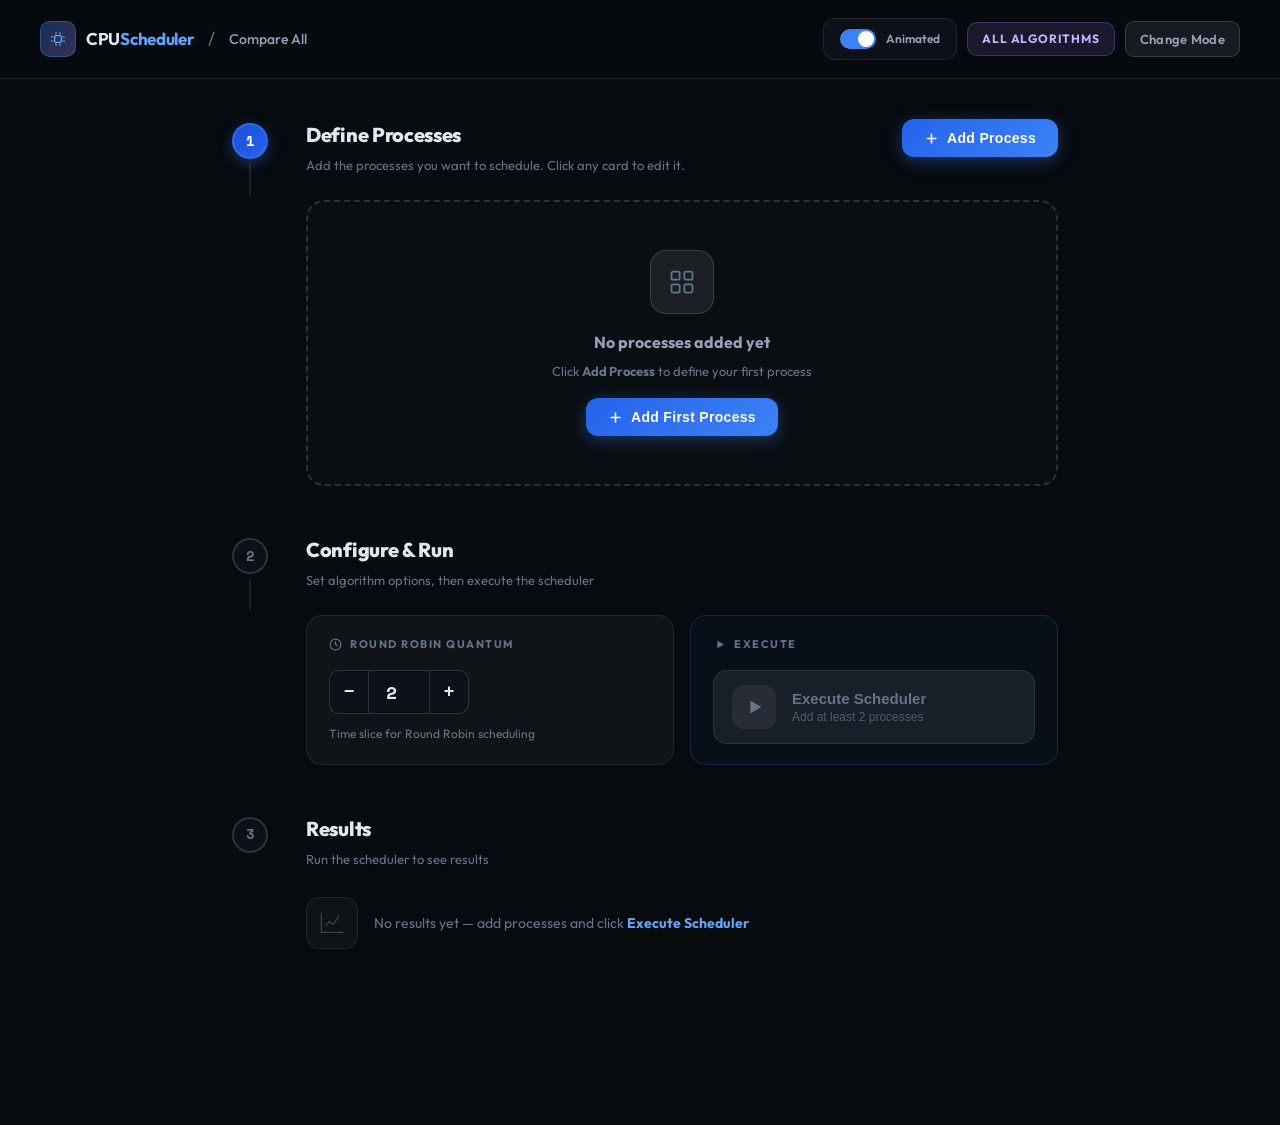
==== commit 43e1faf6: "update" ====
--- a/templates/home.html
+++ b/templates/home.html
@@ -3,259 +3,354 @@
 <head>
   <meta charset="UTF-8"/>
   <meta name="viewport" content="width=device-width, initial-scale=1.0"/>
-  <title>CPU Scheduling Simulator – Visualize FCFS, SRTF, Round Robin & Priority</title>
-  <meta name="description" content="Interactive CPU Scheduling Simulator to visualize FCFS, SRTF, Round Robin and Priority algorithms with animated Gantt charts."/>
-  <link rel="canonical" href="https://cpu-scheduler.up.railway.app/"/>
+  <title>CPU Scheduling Simulator</title>
+  <link rel="icon" type="image/png" href="/static/favicon.png">
   <link rel="manifest" href="/static/manifest.json">
   <meta name="theme-color" content="#070b10">
-  <link rel="icon" type="image/png" href="/static/favicon.png">
   <link rel="preconnect" href="https://fonts.googleapis.com">
   <link rel="preconnect" href="https://fonts.gstatic.com" crossorigin>
   <link href="https://fonts.googleapis.com/css2?family=Space+Mono:wght@400;700&family=Outfit:wght@300;400;500;600;700;800&display=swap" rel="stylesheet">
   <link rel="stylesheet" href="/static/style.css">
 </head>
-<body class="home-body">
-
-  <div class="bg-canvas" aria-hidden="true">
-    <div class="bg-grid"></div>
-    <div class="bg-glow g1"></div>
-    <div class="bg-glow g2"></div>
-    <div class="bg-glow g3"></div>
-    <div class="floating-particles" id="particles"></div>
-  </div>
-
-  <!-- NAVBAR -->
-  <header class="nav" id="mainNav">
-    <div class="nav-inner">
+<body class="sim-body">
+
+  <!-- TOP NAV -->
+  <nav class="sim-nav">
+    <div class="sim-nav-left">
       <a class="brand" href="/">
         <div class="brand-icon">
-          <svg viewBox="0 0 24 24" width="18" height="18" fill="none">
+          <svg viewBox="0 0 24 24" width="16" height="16" fill="none">
             <rect x="7" y="7" width="10" height="10" rx="2" stroke="currentColor" stroke-width="2"/>
             <path d="M9 2v3M15 2v3M9 19v3M15 19v3M2 9h3M2 15h3M19 9h3M19 15h3" stroke="currentColor" stroke-width="1.5" stroke-linecap="round"/>
           </svg>
         </div>
         <span class="brand-text">CPU<span class="brand-accent">Scheduler</span></span>
       </a>
-      <nav class="nav-links">
-        <a href="#features" class="nav-link">Features</a>
-        <a href="#how" class="nav-link">How It Works</a>
-        <a href="#algorithms" class="nav-link">Algorithms</a>
-        <a href="https://github.com/VeeQubit/CPU_Process_Scheduler" target="_blank" class="nav-link nav-github" aria-label="GitHub">
-          <svg height="18" viewBox="0 0 16 16" width="18" fill="currentColor"><path d="M8 0C3.58 0 0 3.58 0 8c0 3.54 2.29 6.53 5.47 7.59.4.07.55-.17.55-.38 0-.19-.01-.82-.01-1.49-2.01.37-2.53-.49-2.69-.94-.09-.23-.48-.94-.82-1.13-.28-.15-.68-.52-.01-.53.63-.01 1.08.58 1.23.82.72 1.21 1.87.87 2.33.66.07-.52.28-.87.51-1.07-1.78-.2-3.64-.89-3.64-3.95 0-.87.31-1.59.82-2.15-.08-.2-.36-1.02.08-2.12 0 0 .67-.21 2.2.82.64-.18 1.32-.27 2-.27.68 0 1.36.09 2 .27 1.53-1.04 2.2-.82 2.2-.82.44 1.1.16 1.92.08 2.12.51.56.82 1.27.82 2.15 0 3.07-1.87 3.75-3.65 3.95.29.25.54.73.54 1.48 0 1.07-.01 1.93-.01 2.2 0 .21.15.46.55.38A8.013 8.013 0 0016 8c0-4.42-3.58-8-8-8z"/></svg>
-        </a>
-        <a class="nav-cta" href="/explore">
-          <span>Open Simulator</span>
-          <svg viewBox="0 0 24 24" width="14" height="14" fill="currentColor"><path d="M8 5l12 7-12 7V5z"/></svg>
-        </a>
-      </nav>
-      <button class="nav-burger" aria-label="Open menu" onclick="toggleMenu()"><span></span><span></span><span></span></button>
-    </div>
-    <div id="mobileMenu" class="nav-mobile hidden">
-      <a href="#features" onclick="toggleMenu()">Features</a>
-      <a href="#how" onclick="toggleMenu()">How It Works</a>
-      <a href="#algorithms" onclick="toggleMenu()">Algorithms</a>
-      <a class="nav-cta" href="/explore" onclick="toggleMenu()">Open Simulator</a>
-    </div>
-  </header>
-
-  <main class="home-main">
-
-    <!-- HERO -->
-    <section class="hero">
-      <div class="hero-content">
-        <div class="hero-badge animate-in" style="--delay:0ms">
-          <span class="badge-pulse"></span>
-          <span>Interactive OS Learning Tool</span>
-        </div>
-        <h1 class="hero-title animate-in" style="--delay:100ms">
-          Master <span class="hero-grad">CPU Scheduling</span><br/>Through Simulation
-        </h1>
-        <p class="hero-sub animate-in" style="--delay:200ms">
-          Visualize FCFS, SRTF, Round Robin and Priority algorithms with animated Gantt charts, real performance metrics, and automatic best-algorithm detection.
-        </p>
-        <div class="hero-actions animate-in" style="--delay:300ms">
-          <a class="btn btn-primary btn-lg" href="/explore">
-            <svg viewBox="0 0 24 24" width="16" height="16" fill="currentColor"><path d="M8 5l12 7-12 7V5z"/></svg>
-            Launch Simulator
-          </a>
-          <a class="btn btn-ghost btn-lg" href="#how">
-            <svg viewBox="0 0 24 24" width="16" height="16" fill="none" stroke="currentColor" stroke-width="2" stroke-linecap="round"><path d="M12 22c5.523 0 10-4.477 10-10S17.523 2 12 2 2 6.477 2 12s4.477 10 10 10z"/><path d="M12 8v4l3 3"/></svg>
-            See How It Works
-          </a>
-        </div>
-        <div class="hero-stats animate-in" style="--delay:400ms">
-          <div class="stat-item"><span class="stat-num">6</span><span class="stat-label">Algorithms</span></div>
-          <div class="stat-divider"></div>
-          <div class="stat-item"><span class="stat-num">5</span><span class="stat-label">Metrics</span></div>
-          <div class="stat-divider"></div>
-          <div class="stat-item"><span class="stat-num">∞</span><span class="stat-label">Processes</span></div>
-        </div>
-      </div>
-
-      <div class="hero-visual animate-in" style="--delay:200ms">
-        <div class="terminal-card">
-          <div class="terminal-header">
-            <div class="terminal-dots"><span class="tdot red"></span><span class="tdot yellow"></span><span class="tdot green"></span></div>
-            <span class="terminal-title">scheduler.py — simulation running</span>
-            <div class="terminal-status"><span class="status-dot"></span>LIVE</div>
-          </div>
-          <div class="terminal-body">
-            <div class="algo-chips">
-              <span class="algo-chip active">FCFS</span><span class="algo-chip">SPN</span>
-              <span class="algo-chip best">SRTF ★</span><span class="algo-chip">RR</span>
-              <span class="algo-chip">Pri·NP</span><span class="algo-chip">Pri·P</span>
-            </div>
-            <div class="gantt-label">Gantt Chart — SRTF</div>
-            <div class="gantt-mock">
-              <div class="gm-block" style="--w:2;--c:#3b82f6">P1</div>
-              <div class="gm-block" style="--w:3;--c:#10b981">P2</div>
-              <div class="gm-block" style="--w:1;--c:#3b82f6">P1</div>
-              <div class="gm-block" style="--w:2;--c:#f59e0b">P3</div>
-              <div class="gm-block" style="--w:3;--c:#ef4444">P4</div>
-            </div>
-            <div class="gantt-ticks"><span>0</span><span>2</span><span>5</span><span>6</span><span>8</span><span>11</span></div>
-            <div class="metrics-grid">
-              <div class="metric-box"><div class="metric-label">Avg WT</div><div class="metric-val">2.50</div></div>
-              <div class="metric-box"><div class="metric-label">Avg TAT</div><div class="metric-val">6.75</div></div>
-              <div class="metric-box highlight-metric"><div class="metric-label">CPU Util</div><div class="metric-val">100%</div></div>
-              <div class="metric-box"><div class="metric-label">Throughput</div><div class="metric-val">0.36</div></div>
-            </div>
-          </div>
-        </div>
-      </div>
-    </section>
-
-    <!-- FEATURES -->
-    <section id="features" class="section">
-      <div class="section-head">
-        <div class="section-tag">Core Capabilities</div>
-        <h2 class="section-title">Everything You Need to Master Scheduling</h2>
-        <p class="section-sub">Real backend algorithms, not fake animations. Accurate results with deep comparison tools.</p>
-      </div>
-      <div class="feature-grid">
-        <div class="feature-card fc-large">
-          <div class="fc-icon"><svg viewBox="0 0 24 24" width="24" height="24" fill="none" stroke="currentColor" stroke-width="1.5"><rect x="7" y="7" width="10" height="10" rx="2"/><path d="M9 2v3M15 2v3M9 19v3M15 19v3M2 9h3M2 15h3M19 9h3M19 15h3" stroke-linecap="round"/></svg></div>
-          <h3>Real Algorithm Engine</h3>
-          <p>Backend logic implemented in Python — FCFS, SPN, SRTF, RR, Priority (NP & P) with accurate Gantt generation, waiting time, turnaround, response time, throughput, and CPU utilization calculations.</p>
-          <div class="fc-tags"><span>Python + Flask</span><span>Real Calculations</span><span>6 Algorithms</span></div>
-        </div>
-        <div class="feature-card">
-          <div class="fc-icon"><svg viewBox="0 0 24 24" width="24" height="24" fill="none" stroke="currentColor" stroke-width="1.5"><path d="M4 19V5M4 19h16" stroke-linecap="round"/><path d="M7 14h6M7 10h10M7 6h4" stroke-linecap="round"/></svg></div>
-          <h3>Animated Gantt Charts</h3>
-          <p>Watch execution order build in real-time with smooth proportional animations. Toggle animation on or off.</p>
-        </div>
-        <div class="feature-card">
-          <div class="fc-icon"><svg viewBox="0 0 24 24" width="24" height="24" fill="none" stroke="currentColor" stroke-width="1.5"><path d="M9 19v-6a2 2 0 0 0-2-2H5a2 2 0 0 0-2 2v6a2 2 0 0 0 2 2h2a2 2 0 0 0 2-2zm0 0V9a2 2 0 0 1 2-2h2a2 2 0 0 1 2 2v10m-6 0a2 2 0 0 0 2 2h2a2 2 0 0 0 2-2m0 0V5a2 2 0 0 1 2-2h2a2 2 0 0 1 2 2v14a2 2 0 0 0-2 2h-2a2 2 0 0 0-2-2z"/></svg></div>
-          <h3>Performance Metrics</h3>
-          <p>WT, TAT, RT, Throughput and CPU Utilization — ranked and scored with tie-aware comparison logic.</p>
-        </div>
-        <div class="feature-card">
-          <div class="fc-icon"><svg viewBox="0 0 24 24" width="24" height="24" fill="none" stroke="currentColor" stroke-width="1.5"><path d="M4 4h7v7H4zM13 4h7v7h-7zM4 13h7v7H4zM13 13h7v7h-7z" stroke-linejoin="round"/></svg></div>
-          <h3>Side-by-Side Compare</h3>
-          <p>Pick any two algorithms and compare Gantt charts and metrics diff tables simultaneously.</p>
-        </div>
-        <div class="feature-card">
-          <div class="fc-icon"><svg viewBox="0 0 24 24" width="24" height="24" fill="none" stroke="currentColor" stroke-width="1.5"><path d="M8 4h8v3a4 4 0 0 1-8 0V4z"/><path d="M6 7H4a3 3 0 0 0 3 3M18 7h2a3 3 0 0 1-3 3" stroke-linecap="round"/><path d="M12 11v3M9 21h6M10 14h4l1 4H9l1-4z" stroke-linejoin="round"/></svg></div>
-          <h3>Best Algorithm Picker</h3>
-          <p>Automatically selects the optimal algorithm using multi-criteria scoring with detailed reasoning.</p>
-        </div>
-      </div>
-    </section>
-
-    <!-- HOW IT WORKS -->
-    <section id="how" class="section">
-      <div class="section-head">
-        <div class="section-tag">Workflow</div>
-        <h2 class="section-title">Three Steps to Understand Scheduling</h2>
-        <p class="section-sub">A clean, structured workflow built for both students and OS researchers.</p>
-      </div>
-      <div class="steps-container">
-        <div class="step-card">
-          <div class="step-number">01</div>
-          <div class="step-icon"><svg viewBox="0 0 24 24" width="22" height="22" fill="none" stroke="currentColor" stroke-width="1.5"><path d="M12 5v14M5 12h14" stroke-linecap="round"/></svg></div>
-          <h3>Define Processes</h3>
-          <p>Enter Arrival Time, Burst Time, and Priority. Assign a color per process for visual identification in Gantt charts.</p>
-        </div>
-        <div class="step-arrow"><svg viewBox="0 0 24 24" width="20" height="20" fill="none" stroke="currentColor" stroke-width="1.5"><path d="M5 12h14M12 5l7 7-7 7" stroke-linecap="round" stroke-linejoin="round"/></svg></div>
-        <div class="step-card">
-          <div class="step-number">02</div>
-          <div class="step-icon"><svg viewBox="0 0 24 24" width="22" height="22" fill="none" stroke="currentColor" stroke-width="1.5"><path d="M8 5l12 7-12 7V5z"/></svg></div>
-          <h3>Choose Your Mode</h3>
-          <p>Run all 6 algorithms together for a full ranking, compare two head-to-head, or focus on a single algorithm.</p>
-        </div>
-        <div class="step-arrow"><svg viewBox="0 0 24 24" width="20" height="20" fill="none" stroke="currentColor" stroke-width="1.5"><path d="M5 12h14M12 5l7 7-7 7" stroke-linecap="round" stroke-linejoin="round"/></svg></div>
-        <div class="step-card">
-          <div class="step-number">03</div>
-          <div class="step-icon"><svg viewBox="0 0 24 24" width="22" height="22" fill="none" stroke="currentColor" stroke-width="1.5"><path d="M4 19V5M4 19h16" stroke-linecap="round"/><path d="M7 14l3-3 3 2 4-6" stroke-linecap="round" stroke-linejoin="round"/></svg></div>
-          <h3>Analyze &amp; Learn</h3>
-          <p>Study Gantt charts, process tables, and ranked performance metrics. Understand why one algorithm outperforms another.</p>
-        </div>
-      </div>
-    </section>
-
-    <!-- ALGORITHMS -->
-    <section id="algorithms" class="section">
-      <div class="section-head">
-        <div class="section-tag">Supported Algorithms</div>
-        <h2 class="section-title">Six Scheduling Algorithms</h2>
-        <p class="section-sub">From simplest to most advanced — all implemented with full preemption support.</p>
-      </div>
-      <div class="algo-showcase">
-        <div class="algo-item"><div class="algo-badge">Non-Preemptive</div><div class="algo-name-big">FCFS</div><div class="algo-fullname">First Come First Serve</div><p>Executes processes in strict arrival order. Simple and fair but can cause the convoy effect with long jobs.</p><div class="algo-complexity">O(n log n)</div></div>
-        <div class="algo-item"><div class="algo-badge">Non-Preemptive</div><div class="algo-name-big">SPN</div><div class="algo-fullname">Shortest Process Next</div><p>Minimizes average waiting time by selecting the shortest burst process from the ready queue.</p><div class="algo-complexity">O(n²)</div></div>
-        <div class="algo-item best-algo"><div class="algo-badge preemptive-badge">Preemptive ★</div><div class="algo-name-big">SRTF</div><div class="algo-fullname">Shortest Remaining Time First</div><p>Optimal average waiting time. Preempts the running process whenever a shorter job arrives.</p><div class="algo-complexity">O(n²)</div></div>
-        <div class="algo-item"><div class="algo-badge preemptive-badge">Preemptive</div><div class="algo-name-big">RR</div><div class="algo-fullname">Round Robin</div><p>Time-sharing with configurable quantum. Provides fair CPU time distribution across all processes.</p><div class="algo-complexity">O(n)</div></div>
-        <div class="algo-item"><div class="algo-badge">Non-Preemptive</div><div class="algo-name-big">Pri·NP</div><div class="algo-fullname">Priority Non-Preemptive</div><p>Runs the highest-priority process to completion before scheduling the next one.</p><div class="algo-complexity">O(n²)</div></div>
-        <div class="algo-item"><div class="algo-badge preemptive-badge">Preemptive</div><div class="algo-name-big">Pri·P</div><div class="algo-fullname">Priority Preemptive</div><p>Can interrupt the running process when a higher-priority job arrives in the queue.</p><div class="algo-complexity">O(n²)</div></div>
-      </div>
-    </section>
-
-    <!-- CTA -->
-    <section class="cta-section">
-      <div class="cta-inner">
-        <div class="cta-text">
-          <h2>Ready to Simulate?</h2>
-          <p>Choose your mode — compare all algorithms or dive deep into one.</p>
-        </div>
-        <div class="cta-actions">
-          <a class="btn btn-primary btn-lg" href="/explore">
-            <svg viewBox="0 0 24 24" width="18" height="18" fill="currentColor"><path d="M8 5l12 7-12 7V5z"/></svg>
-            Launch Simulator
-          </a>
-          <a class="btn btn-ghost btn-lg" href="https://github.com/VeeQubit/CPU_Process_Scheduler" target="_blank">
-            <svg height="18" viewBox="0 0 16 16" width="18" fill="currentColor"><path d="M8 0C3.58 0 0 3.58 0 8c0 3.54 2.29 6.53 5.47 7.59.4.07.55-.17.55-.38 0-.19-.01-.82-.01-1.49-2.01.37-2.53-.49-2.69-.94-.09-.23-.48-.94-.82-1.13-.28-.15-.68-.52-.01-.53.63-.01 1.08.58 1.23.82.72 1.21 1.87.87 2.33.66.07-.52.28-.87.51-1.07-1.78-.2-3.64-.89-3.64-3.95 0-.87.31-1.59.82-2.15-.08-.2-.36-1.02.08-2.12 0 0 .67-.21 2.2.82.64-.18 1.32-.27 2-.27.68 0 1.36.09 2 .27 1.53-1.04 2.2-.82 2.2-.82.44 1.1.16 1.92.08 2.12.51.56.82 1.27.82 2.15 0 3.07-1.87 3.75-3.65 3.95.29.25.54.73.54 1.48 0 1.07-.01 1.93-.01 2.2 0 .21.15.46.55.38A8.013 8.013 0 0016 8c0-4.42-3.58-8-8-8z"/></svg>
-            View on GitHub
-          </a>
-        </div>
-      </div>
-    </section>
-
-    <footer class="home-footer">
-      <div class="footer-brand"><div class="brand-icon small"><svg viewBox="0 0 24 24" width="14" height="14" fill="none"><rect x="7" y="7" width="10" height="10" rx="2" stroke="currentColor" stroke-width="2"/></svg></div>CPU<span class="brand-accent">Scheduler</span></div>
-      <div style="font-size:13px;color:var(--text3)">© 2026 CPU Scheduler · Built with Flask &amp; Python</div>
-      <div class="footer-links"><a href="/explore">Simulator</a><a href="#features">Features</a><a href="https://github.com/VeeQubit/CPU_Process_Scheduler" target="_blank">GitHub</a></div>
-    </footer>
-  </main>
-
+      <span class="sim-nav-sep">/</span>
+      <span class="sim-nav-page" id="modeLabel">Simulator</span>
+    </div>
+    <div class="sim-nav-right">
+      <div class="anim-toggle-wrap" onclick="toggleAnimation()" title="Toggle Gantt animation">
+        <div class="toggle-track on" id="animToggle"><div class="toggle-thumb"></div></div>
+        <span id="animLabel">Animated</span>
+      </div>
+      <span id="modeBadge" class="mode-badge compare">All Algorithms</span>
+      <a href="/explore" class="btn btn-ghost btn-sm">Change Mode</a>
+    </div>
+  </nav>
+
+  <!-- ═══════════════════════════════════════════════════ -->
+  <!--  MAIN SIMULATOR BODY                               -->
+  <!-- ═══════════════════════════════════════════════════ -->
+  <div class="sim-page">
+
+    <!-- ── STEP 1 : PROCESSES ───────────────────────── -->
+    <div class="sim-step" id="stepProcesses">
+      <div class="step-indicator">
+        <div class="step-num">1</div>
+        <div class="step-line"></div>
+      </div>
+      <div class="step-body">
+        <div class="step-hdr">
+          <div>
+            <div class="step-title">Define Processes</div>
+            <div class="step-hint">Add the processes you want to schedule. Click any card to edit it.</div>
+          </div>
+          <div class="step-hdr-actions">
+            <button class="btn btn-primary" id="addProcessBtn" onclick="openModal()">
+              <svg viewBox="0 0 24 24" width="15" height="15" fill="none" stroke="currentColor" stroke-width="2.5" stroke-linecap="round"><path d="M12 5v14M5 12h14"/></svg>
+              Add Process
+            </button>
+            <button class="btn btn-danger btn-sm" onclick="clearProcesses()" id="clearBtn" style="display:none">
+              <svg viewBox="0 0 24 24" width="13" height="13" fill="none" stroke="currentColor" stroke-width="2" stroke-linecap="round" stroke-linejoin="round"><path d="M3 6h18M8 6V4h8v2M6 6l1 14h10l1-14"/></svg>
+              Reset
+            </button>
+          </div>
+        </div>
+
+        <!-- Empty state -->
+        <div id="emptyProcesses" class="proc-empty">
+          <div class="proc-empty-icon">
+            <svg viewBox="0 0 24 24" width="28" height="28" fill="none" stroke="currentColor" stroke-width="1.5">
+              <rect x="3" y="3" width="7" height="7" rx="1.5"/>
+              <rect x="14" y="3" width="7" height="7" rx="1.5"/>
+              <rect x="3" y="14" width="7" height="7" rx="1.5"/>
+              <rect x="14" y="14" width="7" height="7" rx="1.5"/>
+            </svg>
+          </div>
+          <div class="proc-empty-title">No processes added yet</div>
+          <div class="proc-empty-sub">Click <strong>Add Process</strong> to define your first process</div>
+          <button class="btn btn-primary" onclick="openModal()" style="margin-top:16px">
+            <svg viewBox="0 0 24 24" width="15" height="15" fill="none" stroke="currentColor" stroke-width="2.5" stroke-linecap="round"><path d="M12 5v14M5 12h14"/></svg>
+            Add First Process
+          </button>
+        </div>
+
+        <!-- Process cards grid -->
+        <div id="processCards" class="proc-cards hidden"></div>
+
+        <!-- Process table (shows when >= 2) -->
+        <div id="processTableWrap" class="proc-table-wrap hidden">
+          <div class="proc-table-label">
+            <svg viewBox="0 0 24 24" width="13" height="13" fill="none" stroke="currentColor" stroke-width="2"><path d="M9 5H7a2 2 0 0 0-2 2v12a2 2 0 0 0 2 2h10a2 2 0 0 0 2-2V7a2 2 0 0 0-2-2h-2M9 5a2 2 0 0 0 2 2h2a2 2 0 0 0 2-2M9 5a2 2 0 0 1 2-2h2a2 2 0 0 1 2 2"/></svg>
+            Summary Table
+          </div>
+          <div class="proc-table-scroll">
+            <table class="proc-table" id="processTable">
+              <thead><tr><th>PID</th><th>Arrival Time</th><th>Burst Time</th><th>Priority</th><th></th></tr></thead>
+              <tbody id="processTableBody"></tbody>
+            </table>
+          </div>
+        </div>
+      </div>
+    </div>
+
+    <!-- ── STEP 2 : CONFIGURE ───────────────────────── -->
+    <div class="sim-step" id="stepConfigure">
+      <div class="step-indicator">
+        <div class="step-num">2</div>
+        <div class="step-line"></div>
+      </div>
+      <div class="step-body">
+        <div class="step-hdr">
+          <div>
+            <div class="step-title">Configure &amp; Run</div>
+            <div class="step-hint">Set algorithm options, then execute the scheduler</div>
+          </div>
+        </div>
+
+        <div class="config-grid">
+
+          <!-- Algorithm mode card (single & compare2 only) -->
+          <div id="algoConfigCard" class="config-card hidden">
+            <div class="config-card-label">
+              <svg viewBox="0 0 24 24" width="13" height="13" fill="none" stroke="currentColor" stroke-width="2"><path d="M12 2L2 7l10 5 10-5-10-5zM2 17l10 5 10-5M2 12l10 5 10-5"/></svg>
+              <span id="algoConfigTitle">Select Algorithm</span>
+            </div>
+            <div id="algoConfigContent"></div>
+          </div>
+
+          <!-- RR Quantum card -->
+          <div class="config-card" id="quantumCard">
+            <div class="config-card-label">
+              <svg viewBox="0 0 24 24" width="13" height="13" fill="none" stroke="currentColor" stroke-width="2"><circle cx="12" cy="12" r="10"/><path d="M12 6v6l4 2"/></svg>
+              Round Robin Quantum
+            </div>
+            <div class="quantum-control">
+              <button class="quantum-btn" onclick="adjustQuantum(-1)">−</button>
+              <input type="number" id="quantum" value="2" min="1" class="quantum-input" onchange="clampQuantum()">
+              <button class="quantum-btn" onclick="adjustQuantum(1)">+</button>
+            </div>
+            <div class="config-hint">Time slice for Round Robin scheduling</div>
+          </div>
+
+          <!-- Run card -->
+          <div class="config-card run-card">
+            <div class="config-card-label">
+              <svg viewBox="0 0 24 24" width="13" height="13" fill="currentColor"><path d="M8 5l12 7-12 7V5z"/></svg>
+              Execute
+            </div>
+            <button class="run-btn-big" id="runBtn" onclick="runScheduler()" disabled>
+              <div class="run-btn-icon">
+                <svg viewBox="0 0 24 24" width="22" height="22" fill="currentColor"><path d="M8 5l12 7-12 7V5z"/></svg>
+              </div>
+              <div>
+                <div class="run-btn-label">Execute Scheduler</div>
+                <div class="run-btn-sub" id="runBtnSub">Add at least 2 processes</div>
+              </div>
+            </button>
+          </div>
+
+        </div>
+      </div>
+    </div>
+
+    <!-- ── STEP 3 : RESULTS ─────────────────────────── -->
+    <div class="sim-step" id="stepResults">
+      <div class="step-indicator">
+        <div class="step-num done" id="stepNumResults">3</div>
+      </div>
+      <div class="step-body">
+        <div class="step-hdr" style="margin-bottom:0">
+          <div>
+            <div class="step-title" id="resultsHeading">Results</div>
+            <div class="step-hint" id="resultsMeta">Run the scheduler to see results</div>
+          </div>
+          <div id="resultsHeaderRight" style="display:none">
+            <button class="btn btn-ghost btn-sm" onclick="clearResults()">
+              <svg viewBox="0 0 24 24" width="13" height="13" fill="none" stroke="currentColor" stroke-width="2" stroke-linecap="round"><path d="M3 12a9 9 0 1 0 9-9 9.75 9.75 0 0 0-6.74 2.74L3 8"/><path d="M3 3v5h5"/></svg>
+              Run Again
+            </button>
+          </div>
+        </div>
+
+        <!-- Empty results state -->
+        <div id="emptyResults" class="results-empty">
+          <div class="results-empty-icon">
+            <svg viewBox="0 0 24 24" width="32" height="32" fill="none" stroke="currentColor" stroke-width="1">
+              <path d="M4 19V5M4 19h16" stroke-linecap="round"/>
+              <path d="M7 14l3-3 3 2 4-6" stroke-linecap="round" stroke-linejoin="round"/>
+            </svg>
+          </div>
+          <div>No results yet — add processes and click <strong style="color:var(--blue2)">Execute Scheduler</strong></div>
+        </div>
+
+        <!-- ALL MODE results -->
+        <div id="allResults" class="hidden">
+          <!-- Summary comparison table + best card -->
+          <div class="results-section">
+            <div class="results-section-label">Performance Comparison</div>
+            <div class="summary-layout">
+              <div class="summary-table-wrap">
+                <table class="summary-table" id="summaryTable">
+                  <thead><tr><th>Algorithm</th><th>Avg WT</th><th>Avg TAT</th><th>Avg RT</th><th>Throughput</th><th>CPU Util</th></tr></thead>
+                  <tbody id="summaryBody"></tbody>
+                </table>
+                <div id="viewAlgorithmsBtn" class="view-algo-link">
+                  View Detailed Gantt Charts
+                  <span class="arrow">→</span>
+                </div>
+              </div>
+              <div id="bestText"></div>
+            </div>
+          </div>
+
+          <!-- Per-algorithm details -->
+          <div id="algorithmsBlock" class="algo-hidden">
+            <div class="results-section">
+              <div class="results-section-label" id="algorithmsHeading">Detailed View</div>
+              <div class="algo-tab-bar" id="algoButtons"></div>
+              <div id="details" class="results-detail-card">
+                <div class="results-empty" style="padding:48px 0">
+                  <div class="results-empty-icon"><svg viewBox="0 0 24 24" width="26" height="26" fill="none" stroke="currentColor" stroke-width="1"><path d="M4 19V5M4 19h16" stroke-linecap="round"/><path d="M7 14l3-3 3 2 4-6" stroke-linecap="round"/></svg></div>
+                  <div>Select an algorithm tab above</div>
+                </div>
+              </div>
+            </div>
+          </div>
+        </div>
+
+        <!-- SINGLE MODE results -->
+        <div id="singleResults" class="hidden">
+          <div id="singleDetails" class="results-detail-card" style="margin-top:20px"></div>
+        </div>
+
+        <!-- COMPARE2 MODE results -->
+        <div id="compare2Results" class="hidden">
+          <div class="compare-layout" id="compareLayout" style="margin-top:20px"></div>
+        </div>
+
+      </div>
+    </div>
+
+  </div><!-- /sim-page -->
+
+  <!-- ═══════════════════════════════════════════════════ -->
+  <!--  ADD / EDIT PROCESS MODAL                          -->
+  <!-- ═══════════════════════════════════════════════════ -->
+  <div id="processModal" class="modal hidden">
+    <div class="modal-box">
+
+      <!-- Modal header -->
+      <div class="modal-header">
+        <div class="modal-header-left">
+          <div class="modal-header-icon">
+            <svg viewBox="0 0 24 24" width="18" height="18" fill="none" stroke="currentColor" stroke-width="2">
+              <rect x="3" y="3" width="7" height="7" rx="1.5"/>
+              <rect x="14" y="3" width="7" height="7" rx="1.5"/>
+              <rect x="3" y="14" width="7" height="7" rx="1.5"/>
+              <rect x="14" y="14" width="7" height="7" rx="1.5"/>
+            </svg>
+          </div>
+          <div>
+            <div class="modal-title" id="modalTitle">Add Process</div>
+            <div class="modal-sub">Fill in the process parameters below</div>
+          </div>
+        </div>
+        <button class="modal-close-btn" onclick="closeModal()" aria-label="Close">
+          <svg viewBox="0 0 24 24" width="18" height="18" fill="none" stroke="currentColor" stroke-width="2" stroke-linecap="round"><path d="M18 6 6 18M6 6l12 12"/></svg>
+        </button>
+      </div>
+
+      <!-- Color picker banner -->
+      <div class="modal-color-banner" id="modalColorBanner">
+        <div class="modal-color-info">
+          <div class="modal-color-swatch" id="modalColorSwatch"></div>
+          <div>
+            <div class="modal-color-label">Process Color</div>
+            <div class="modal-color-hint">Used to identify this process in the Gantt chart</div>
+          </div>
+        </div>
+        <div class="color-presets" id="colorPresets"></div>
+        <label class="color-custom-btn" title="Custom color">
+          <svg viewBox="0 0 24 24" width="14" height="14" fill="none" stroke="currentColor" stroke-width="2"><circle cx="12" cy="12" r="10"/><path d="M12 8v8M8 12h8"/></svg>
+          Custom
+          <input type="color" id="mColor" style="position:absolute;opacity:0;width:0;height:0" aria-label="Custom color">
+        </label>
+      </div>
+
+      <!-- Fields -->
+      <div class="modal-fields">
+        <div class="field-group">
+          <label class="field-label">
+            Arrival Time
+            <span class="field-badge">Required</span>
+          </label>
+          <div class="field-input-wrap">
+            <div class="field-icon">
+              <svg viewBox="0 0 24 24" width="15" height="15" fill="none" stroke="currentColor" stroke-width="2"><circle cx="12" cy="12" r="10"/><path d="M12 6v6l4 2"/></svg>
+            </div>
+            <input type="number" id="mArrival" min="0" placeholder="0" class="field-input" autocomplete="off">
+          </div>
+          <div class="field-desc">When the process enters the ready queue</div>
+        </div>
+
+        <div class="field-group">
+          <label class="field-label">
+            Burst Time
+            <span class="field-badge">Required</span>
+          </label>
+          <div class="field-input-wrap">
+            <div class="field-icon">
+              <svg viewBox="0 0 24 24" width="15" height="15" fill="none" stroke="currentColor" stroke-width="2"><path d="M13 2L3 14h9l-1 8 10-12h-9l1-8z"/></svg>
+            </div>
+            <input type="number" id="mBurst" min="1" placeholder="5" class="field-input" autocomplete="off">
+          </div>
+          <div class="field-desc">CPU time required to complete this process</div>
+        </div>
+
+        <div class="field-group">
+          <label class="field-label">
+            Priority
+            <span class="field-badge optional">Optional</span>
+          </label>
+          <div class="field-input-wrap">
+            <div class="field-icon">
+              <svg viewBox="0 0 24 24" width="15" height="15" fill="none" stroke="currentColor" stroke-width="2"><path d="M12 2l3.09 6.26L22 9.27l-5 4.87 1.18 6.88L12 17.77l-6.18 3.25L7 14.14 2 9.27l6.91-1.01L12 2z"/></svg>
+            </div>
+            <input type="number" id="mPriority" min="1" placeholder="1" class="field-input" autocomplete="off">
+          </div>
+          <div class="field-desc">Lower number = higher priority (used by Priority algorithms)</div>
+        </div>
+      </div>
+
+      <!-- Error -->
+      <div id="modalError" class="modal-error-bar hidden"></div>
+
+      <!-- Footer actions -->
+      <div class="modal-footer">
+        <button class="btn btn-ghost" onclick="closeModal()">Discard</button>
+        <button class="btn btn-primary" onclick="addProcess()" id="saveBtn">
+          <svg viewBox="0 0 24 24" width="15" height="15" fill="none" stroke="currentColor" stroke-width="2.5" stroke-linecap="round"><path d="M20 6 9 17l-5-5"/></svg>
+          Save Process
+        </button>
+      </div>
+
+    </div>
+  </div>
+
+  <script src="/static/script.js"></script>
   <script>
-    window.addEventListener("scroll", () => {
-      document.getElementById("mainNav").classList.toggle("scrolled", window.scrollY > 20);
-    });
-    function toggleMenu() { document.getElementById("mobileMenu").classList.toggle("hidden"); }
-
-    const io = new IntersectionObserver(entries => entries.forEach(e => {
-      if (e.isIntersecting) { e.target.classList.add("visible"); io.unobserve(e.target); }
-    }), { threshold: 0.1 });
-    document.querySelectorAll(".feature-card,.step-card,.algo-item,.section-head").forEach(el => {
-      el.classList.add("scroll-reveal"); io.observe(el);
-    });
-
-    const c = document.getElementById("particles");
-    for (let i = 0; i < 18; i++) {
-      const p = document.createElement("div"); p.className = "particle";
-      p.style.cssText = `left:${Math.random()*100}%;top:${Math.random()*100}%;animation-delay:${Math.random()*8}s;animation-duration:${7+Math.random()*8}s;width:${2+Math.random()*2}px;height:${2+Math.random()*2}px;opacity:${0.08+Math.random()*0.2}`;
-      c.appendChild(p);
-    }
     if ("serviceWorker" in navigator) navigator.serviceWorker.register("/static/service-worker.js").catch(()=>{});
   </script>
 </body>
--- a/static/style.css
+++ b/static/style.css
@@ -1241,3 +1241,657 @@
   .btn, .algo-sel-btn, .algo-btn, .run-btn { min-height: 44px; }
   .modal-grid input { font-size: 16px; min-height: 48px; }
 }
+
+/* ============================================================
+   VIDEO PLACEHOLDER (HOME PAGE — HOW IT WORKS)
+   ============================================================ */
+.demo-video-wrap {
+  margin-top: 56px;
+}
+.demo-video-label {
+  display: inline-flex; align-items: center; gap: 8px;
+  font-size: 12px; font-weight: 700; letter-spacing: 1.5px; text-transform: uppercase;
+  color: var(--text3); margin-bottom: 16px;
+}
+.demo-video-box {
+  border-radius: 20px; overflow: hidden;
+  border: 1px solid var(--border2);
+  background: var(--bg2);
+  box-shadow: 0 24px 60px rgba(0,0,0,0.4);
+  /* Aspect ratio 16:9 */
+  aspect-ratio: 16 / 9;
+  display: flex; align-items: center; justify-content: center;
+  position: relative;
+}
+.demo-video-box video,
+.demo-video-box iframe {
+  width: 100%; height: 100%; object-fit: cover; border: none;
+}
+.demo-video-placeholder {
+  text-align: center; padding: 40px;
+  display: flex; flex-direction: column; align-items: center; gap: 12px;
+}
+.dvp-icon {
+  width: 80px; height: 80px; border-radius: 20px;
+  background: linear-gradient(135deg, rgba(59,130,246,0.2), rgba(167,139,250,0.2));
+  border: 1px solid rgba(59,130,246,0.3);
+  display: flex; align-items: center; justify-content: center;
+  color: var(--blue2);
+  box-shadow: 0 8px 30px rgba(59,130,246,0.15);
+}
+.dvp-title { font-size: 20px; font-weight: 700; color: var(--text2); }
+.dvp-sub   { font-size: 14px; color: var(--text3); max-width: 360px; line-height: 1.6; }
+
+/* ============================================================
+   SIMULATOR PAGE — STEP FLOW
+   ============================================================ */
+.sim-page {
+  max-width: 900px; margin: 0 auto;
+  padding: 40px 32px 100px;
+  display: flex; flex-direction: column; gap: 0;
+}
+
+/* ── Step row ── */
+.sim-step {
+  display: flex; gap: 0; align-items: flex-start;
+  padding-bottom: 0;
+}
+.step-indicator {
+  display: flex; flex-direction: column; align-items: center;
+  flex-shrink: 0; width: 56px; padding-top: 4px;
+}
+.step-num {
+  width: 36px; height: 36px; border-radius: 50%;
+  display: flex; align-items: center; justify-content: center;
+  font-size: 14px; font-weight: 800; font-family: var(--font-mono);
+  background: var(--bg2); border: 2px solid var(--border2);
+  color: var(--text3); flex-shrink: 0; z-index: 1;
+  transition: all 0.3s;
+}
+.step-num.active {
+  background: linear-gradient(135deg, #1d4ed8, #2563eb);
+  border-color: rgba(59,130,246,0.5);
+  color: #fff;
+  box-shadow: 0 4px 14px rgba(59,130,246,0.35);
+}
+.step-num.done {
+  background: rgba(16,185,129,0.15);
+  border-color: rgba(16,185,129,0.4);
+  color: #6ee7b7;
+}
+.step-line {
+  width: 2px; flex: 1; min-height: 32px;
+  background: var(--border);
+  margin-top: 4px; margin-bottom: 0;
+}
+.step-body {
+  flex: 1; padding: 0 0 48px 28px;
+}
+.step-hdr {
+  display: flex; align-items: flex-start; justify-content: space-between;
+  gap: 20px; margin-bottom: 24px; flex-wrap: wrap;
+}
+.step-hdr-actions { display: flex; gap: 10px; align-items: center; flex-shrink: 0; }
+.step-title {
+  font-size: 20px; font-weight: 800; color: var(--text);
+  letter-spacing: -0.3px; margin-bottom: 4px;
+}
+.step-hint { font-size: 13px; color: var(--text3); }
+
+/* ── Process empty state ── */
+.proc-empty {
+  display: flex; flex-direction: column; align-items: center;
+  text-align: center; padding: 48px 24px;
+  border: 2px dashed var(--border2); border-radius: 18px;
+  background: rgba(255,255,255,0.015);
+}
+.proc-empty-icon {
+  width: 64px; height: 64px; border-radius: 16px;
+  background: var(--surface2); border: 1px solid var(--border2);
+  display: flex; align-items: center; justify-content: center;
+  color: var(--text3); margin-bottom: 16px;
+}
+.proc-empty-title { font-size: 16px; font-weight: 700; color: var(--text2); margin-bottom: 6px; }
+.proc-empty-sub   { font-size: 13px; color: var(--text3); }
+
+/* ── Process cards grid ── */
+.proc-cards {
+  display: grid;
+  grid-template-columns: repeat(auto-fill, minmax(200px, 1fr));
+  gap: 12px; margin-bottom: 24px;
+}
+.proc-card {
+  background: var(--bg2); border: 1px solid var(--border);
+  border-radius: 14px; padding: 16px;
+  cursor: pointer; transition: all 0.22s;
+  position: relative; overflow: hidden;
+}
+.proc-card::before {
+  content: ''; position: absolute; top: 0; left: 0; right: 0; height: 3px;
+  background: var(--pc-color, var(--blue));
+  border-radius: 14px 14px 0 0;
+}
+.proc-card:hover {
+  border-color: var(--pc-color, rgba(59,130,246,0.4));
+  transform: translateY(-3px);
+  box-shadow: 0 12px 32px rgba(0,0,0,0.35);
+}
+.proc-card-top {
+  display: flex; align-items: center; justify-content: space-between;
+  margin-bottom: 14px;
+}
+.proc-card-pid {
+  font-size: 18px; font-weight: 800; font-family: var(--font-mono); color: var(--text);
+}
+.proc-card-del {
+  width: 28px; height: 28px; border-radius: 8px;
+  display: flex; align-items: center; justify-content: center;
+  background: transparent; border: none; cursor: pointer;
+  color: var(--text3); transition: all 0.2s;
+}
+.proc-card-del:hover { background: rgba(239,68,68,0.12); color: #fca5a5; }
+.proc-card-del svg { width: 14px; height: 14px; fill: none; stroke: currentColor; stroke-width: 2; stroke-linecap: round; stroke-linejoin: round; }
+.proc-card-rows { display: flex; flex-direction: column; gap: 6px; }
+.proc-card-row {
+  display: flex; align-items: center; justify-content: space-between;
+  font-size: 12px;
+}
+.proc-card-row-label { color: var(--text3); font-weight: 500; }
+.proc-card-row-val   { color: var(--text); font-weight: 700; font-family: var(--font-mono); }
+.proc-card-edit-hint {
+  margin-top: 12px; padding-top: 10px; border-top: 1px solid var(--border);
+  font-size: 11px; color: var(--text3); text-align: center;
+  display: flex; align-items: center; justify-content: center; gap: 5px;
+}
+
+/* ── Process table ── */
+.proc-table-label {
+  display: flex; align-items: center; gap: 6px;
+  font-size: 11px; font-weight: 700; letter-spacing: 1.5px; text-transform: uppercase;
+  color: var(--text3); margin-bottom: 10px;
+}
+.proc-table-scroll { overflow-x: auto; -webkit-overflow-scrolling: touch; }
+.proc-table {
+  width: 100%; border-collapse: separate; border-spacing: 0 6px;
+}
+.proc-table thead th {
+  text-align: left; padding: 8px 14px;
+  font-size: 10px; font-weight: 700; letter-spacing: 1.5px; text-transform: uppercase;
+  color: var(--text3); background: var(--bg2);
+}
+.proc-table thead th:first-child { border-radius: 8px 0 0 8px; }
+.proc-table thead th:last-child  { border-radius: 0 8px 8px 0; }
+.proc-table tbody td {
+  padding: 10px 14px; background: var(--surface);
+  font-size: 13px; color: var(--text2); border: none; transition: background 0.2s;
+}
+.proc-table tbody tr td:first-child { border-radius: 8px 0 0 8px; }
+.proc-table tbody tr td:last-child  { border-radius: 0 8px 8px 0; }
+.proc-table tbody tr:hover td { background: var(--surface2); }
+.proc-table-wrap { margin-top: 0; }
+
+/* ── Config grid ── */
+.config-grid {
+  display: grid;
+  grid-template-columns: repeat(auto-fit, minmax(220px, 1fr));
+  gap: 16px;
+}
+.config-card {
+  background: var(--surface); border: 1px solid var(--border);
+  border-radius: 16px; padding: 20px 22px;
+}
+.config-card-label {
+  display: flex; align-items: center; gap: 8px;
+  font-size: 11px; font-weight: 700; letter-spacing: 1.5px; text-transform: uppercase;
+  color: var(--text3); margin-bottom: 16px;
+}
+.config-hint { font-size: 12px; color: var(--text3); margin-top: 10px; }
+
+/* Algo selector inside config */
+.algo-selector { display: flex; flex-wrap: wrap; gap: 8px; }
+.algo-sel-btn {
+  padding: 8px 14px; border-radius: 10px;
+  background: var(--bg2); border: 1px solid var(--border2);
+  color: var(--text2); font-size: 12px; font-weight: 700;
+  font-family: var(--font-mono); cursor: pointer;
+  transition: all 0.2s; letter-spacing: 0.5px;
+}
+.algo-sel-btn:hover   { border-color: rgba(59,130,246,0.4); color: var(--blue2); }
+.algo-sel-btn.active  {
+  background: rgba(59,130,246,0.18); border-color: rgba(59,130,246,0.6);
+  color: var(--blue2); box-shadow: 0 0 0 3px rgba(59,130,246,0.1);
+}
+
+/* Quantum stepper */
+.quantum-control { display: flex; align-items: center; gap: 0; }
+.quantum-btn {
+  width: 40px; height: 44px; border-radius: 0;
+  background: var(--bg2); border: 1px solid var(--border2);
+  color: var(--text); font-size: 18px; font-weight: 700;
+  cursor: pointer; transition: all 0.2s; display: flex; align-items: center; justify-content: center;
+}
+.quantum-btn:first-child { border-radius: 10px 0 0 10px; }
+.quantum-btn:last-child  { border-radius: 0 10px 10px 0; }
+.quantum-btn:hover { background: var(--surface2); color: var(--blue2); }
+.quantum-input {
+  width: 60px; height: 44px; text-align: center;
+  background: var(--bg2); border: 1px solid var(--border2); border-left: none; border-right: none;
+  color: var(--text); font-size: 18px; font-weight: 700; font-family: var(--font-mono);
+  outline: none;
+}
+
+/* Run card */
+.run-card { border-color: rgba(59,130,246,0.2); background: rgba(59,130,246,0.04); }
+.run-btn-big {
+  display: flex; align-items: center; gap: 16px;
+  width: 100%; padding: 14px 18px; border-radius: 14px;
+  background: linear-gradient(135deg, #1d4ed8, #2563eb);
+  border: none; color: #fff; cursor: pointer;
+  transition: all 0.25s; text-align: left;
+  box-shadow: 0 6px 22px rgba(37,99,235,0.4);
+  position: relative; overflow: hidden;
+}
+.run-btn-big::before {
+  content: ''; position: absolute; top: 0; left: -100%; width: 60%; height: 100%;
+  background: linear-gradient(120deg, transparent, rgba(255,255,255,0.15), transparent);
+  transform: skewX(-25deg); transition: 0.5s;
+}
+.run-btn-big:hover::before { left: 140%; }
+.run-btn-big:hover { transform: translateY(-2px); box-shadow: 0 8px 28px rgba(37,99,235,0.55); }
+.run-btn-big:active { transform: scale(0.98); }
+.run-btn-big:disabled {
+  background: var(--surface2); color: var(--text3);
+  border: 1px solid var(--border); box-shadow: none; cursor: not-allowed;
+}
+.run-btn-big:disabled:hover { transform: none; }
+.run-btn-icon {
+  width: 44px; height: 44px; border-radius: 12px;
+  background: rgba(255,255,255,0.15);
+  display: flex; align-items: center; justify-content: center;
+  flex-shrink: 0;
+}
+.run-btn-big:disabled .run-btn-icon { background: rgba(255,255,255,0.06); }
+.run-btn-label { font-size: 15px; font-weight: 700; line-height: 1.2; }
+.run-btn-sub   { font-size: 12px; opacity: 0.7; margin-top: 2px; }
+@keyframes runGlow {
+  0%,100% { box-shadow: 0 6px 22px rgba(37,99,235,0.4); }
+  50%      { box-shadow: 0 6px 32px rgba(37,99,235,0.7); }
+}
+.run-pulse { animation: runGlow 2s infinite; }
+
+/* Sim nav right */
+.sim-nav-right {
+  display: flex; gap: 10px; align-items: center;
+}
+
+/* ── Results section ── */
+.results-empty {
+  display: flex; align-items: center; gap: 16px;
+  padding: 28px 0; color: var(--text3); font-size: 14px;
+}
+.results-empty-icon {
+  width: 52px; height: 52px; flex-shrink: 0; border-radius: 14px;
+  background: var(--surface2); border: 1px solid var(--border2);
+  display: flex; align-items: center; justify-content: center;
+  color: var(--text3); opacity: 0.5;
+}
+.results-section { margin-top: 28px; }
+.results-section-label {
+  font-size: 11px; font-weight: 700; letter-spacing: 2px; text-transform: uppercase;
+  color: var(--text3); margin-bottom: 14px;
+  display: flex; align-items: center; gap: 8px;
+}
+.results-section-label::before {
+  content: ''; display: block; width: 3px; height: 12px; border-radius: 2px;
+  background: linear-gradient(180deg, var(--blue2), var(--purple));
+}
+.results-detail-card {
+  background: var(--surface); border: 1px solid var(--border);
+  border-radius: 18px; padding: 24px;
+}
+
+/* Summary table */
+.summary-layout { display: grid; grid-template-columns: 1fr 300px; gap: 20px; }
+.summary-table-wrap { overflow-x: auto; }
+.summary-table {
+  width: 100%; border-collapse: separate; border-spacing: 0 7px; min-width: 420px;
+}
+.summary-table thead th {
+  text-align: left; padding: 9px 14px;
+  font-size: 10px; font-weight: 700; letter-spacing: 1.5px; text-transform: uppercase;
+  color: var(--text3); background: var(--bg2);
+}
+.summary-table thead th:first-child { border-radius: 8px 0 0 8px; }
+.summary-table thead th:last-child  { border-radius: 0 8px 8px 0; }
+.summary-table tbody tr td {
+  padding: 11px 14px; background: var(--surface2);
+  font-size: 13px; color: var(--text2); border: none;
+  font-family: var(--font-mono); opacity: 0; transform: translateY(6px);
+  transition: background 0.2s;
+}
+.summary-table tbody tr td:first-child { font-family: var(--font-body); border-radius: 8px 0 0 8px; }
+.summary-table tbody tr td:last-child  { border-radius: 0 8px 8px 0; }
+.summary-table tbody tr:hover td { background: rgba(255,255,255,0.07); }
+.row-reveal { animation: rowSlide 0.4s cubic-bezier(0.2,0.9,0.3,1) forwards; }
+@keyframes rowSlide { from { opacity:0; transform:translateY(8px); } to { opacity:1; transform:translateY(0); } }
+.best-row td { background: rgba(16,185,129,0.07) !important; }
+.best-row td:first-child { border-left: 2px solid rgba(16,185,129,0.5); }
+.best-show { opacity: 1 !important; }
+@keyframes bestGlow { 0%,100% { background: rgba(16,185,129,0.07); } 50% { background: rgba(16,185,129,0.2); } }
+.best-pulse td { animation: bestGlow 0.65s ease; }
+.best-badge {
+  display: inline-flex; align-items: center;
+  padding: 2px 8px; border-radius: 999px; margin-left: 8px; vertical-align: middle;
+  font-size: 10px; font-weight: 800; letter-spacing: 0.5px;
+  color: #6ee7b7; background: rgba(16,185,129,0.15); border: 1px solid rgba(16,185,129,0.35);
+  font-family: var(--font-body);
+}
+.rank-badge {
+  padding: 2px 7px; border-radius: 999px; margin-left: 6px; vertical-align: middle;
+  font-size: 10px; font-weight: 700;
+  color: var(--text3); background: var(--surface2); border: 1px solid var(--border);
+  opacity: 0; transition: opacity 0.3s; font-family: var(--font-body);
+}
+.rank-show { opacity: 1 !important; }
+
+/* View algo link */
+.view-algo-link {
+  display: none; align-items: center; gap: 8px;
+  margin-top: 18px; padding: 11px 18px;
+  border-radius: 12px; font-size: 13px; font-weight: 700;
+  color: var(--blue2); background: rgba(59,130,246,0.08);
+  border: 1px solid rgba(59,130,246,0.2);
+  cursor: pointer; transition: all 0.2s; width: fit-content;
+}
+.view-algo-link:hover { background: rgba(59,130,246,0.16); transform: translateX(4px); }
+.view-algo-link .arrow { transition: transform 0.2s; }
+.view-algo-link:hover .arrow { transform: translateX(4px); }
+@keyframes fadeUpIn { from { opacity:0; transform:translateY(8px); } to { opacity:1; transform:translateY(0); } }
+.fade-in-link { animation: fadeUpIn 0.4s ease forwards; }
+
+/* Best card */
+.best-card {
+  background: var(--surface); border: 1px solid rgba(16,185,129,0.2);
+  border-radius: 16px; padding: 22px;
+  opacity: 0; transform: translateY(10px);
+  transition: opacity 0.5s ease, transform 0.5s ease;
+}
+.best-card.best-show { opacity: 1; transform: translateY(0); }
+.best-card-top { display: flex; align-items: center; gap: 10px; margin-bottom: 14px; }
+.best-chip {
+  padding: 4px 12px; border-radius: 999px;
+  font-size: 11px; font-weight: 800; letter-spacing: 1px;
+  color: #6ee7b7; background: rgba(16,185,129,0.12); border: 1px solid rgba(16,185,129,0.3);
+}
+.best-sub { font-size: 12px; color: var(--text3); }
+.best-title { font-size: 20px; font-weight: 800; color: var(--text); margin-bottom: 3px; letter-spacing: -0.3px; }
+.best-code  { font-size: 12px; font-family: var(--font-mono); color: var(--blue2); margin-bottom: 16px; }
+.best-reason-block { display: flex; flex-direction: column; gap: 9px; }
+.reason-line { display: flex; align-items: center; gap: 10px; font-size: 13px; color: var(--text2); }
+.reason-rank {
+  width: 20px; height: 20px; border-radius: 6px; flex-shrink: 0;
+  background: rgba(16,185,129,0.12); border: 1px solid rgba(16,185,129,0.25);
+  display: flex; align-items: center; justify-content: center;
+  font-size: 10px; font-weight: 800; color: #6ee7b7;
+}
+.multi-title-list { display: flex; flex-wrap: wrap; gap: 8px; margin-bottom: 3px; }
+.algo-name { font-size: 17px; font-weight: 800; font-family: var(--font-mono); color: var(--text); }
+
+/* Algorithm tab bar */
+.algo-hidden { display: none; }
+.algo-tab-bar {
+  display: flex; gap: 6px; flex-wrap: wrap; margin-bottom: 16px;
+}
+.algo-btn {
+  padding: 9px 16px; border-radius: 10px;
+  background: var(--surface2); border: 1px solid var(--border2);
+  color: var(--text2); font-size: 13px; font-weight: 700;
+  font-family: var(--font-mono); cursor: pointer;
+  transition: all 0.2s; letter-spacing: 0.5px;
+  opacity: 0; transform: translateY(6px);
+}
+.algo-btn:hover { border-color: rgba(59,130,246,0.4); color: var(--blue2); }
+.algo-btn.algo-active { background: rgba(59,130,246,0.15); border-color: rgba(59,130,246,0.55); color: var(--blue2); }
+.algo-btn.algo-best   { border-color: rgba(16,185,129,0.35); color: #6ee7b7; }
+.algo-btn.algo-best.algo-active { background: rgba(16,185,129,0.12); }
+.btn-show { animation: rowSlide 0.35s ease forwards; }
+
+/* Result detail layout */
+.result-layout {
+  display: grid; grid-template-columns: 1fr 260px; gap: 24px; margin-top: 24px;
+}
+.gantt-header { display: flex; align-items: center; justify-content: space-between; margin-bottom: 10px; }
+.gantt-title  { display: flex; align-items: center; gap: 8px; font-size: 11px; font-weight: 700; letter-spacing: 1.5px; text-transform: uppercase; color: var(--text3); }
+.gantt-dot    { width: 8px; height: 8px; border-radius: 50%; background: linear-gradient(135deg, var(--blue2), var(--purple)); }
+.gantt-wrap   { overflow-x: auto; -webkit-overflow-scrolling: touch; margin-bottom: 4px; }
+.gantt {
+  display: flex; gap: 5px; padding: 8px; border-radius: 12px; min-width: max-content;
+  background: var(--bg2); border: 1px solid var(--border);
+}
+.block {
+  position: relative; display: flex; flex-direction: column;
+  justify-content: center; align-items: center;
+  padding: 12px 10px; border-radius: 9px;
+  font-weight: 800; font-size: 13px; color: #fff;
+  font-family: var(--font-mono);
+  text-shadow: 0 1px 3px rgba(0,0,0,0.7);
+  transform-origin: left; min-width: 38px;
+  cursor: default; transition: filter 0.2s;
+}
+.block::after {
+  content: ''; position: absolute; inset: 0; border-radius: 9px;
+  background: linear-gradient(180deg, rgba(255,255,255,0.18), transparent); pointer-events: none;
+}
+.block:hover { filter: brightness(1.18); }
+.block small { font-size: 10px; opacity: 0.85; font-weight: 600; }
+
+/* Result table */
+.result-table { width: 100%; border-collapse: separate; border-spacing: 0 7px; }
+.result-table th {
+  text-align: left; padding: 9px 13px;
+  font-size: 10px; font-weight: 700; letter-spacing: 1.5px; text-transform: uppercase;
+  color: var(--text3); background: var(--bg2);
+}
+.result-table th:first-child { border-radius: 8px 0 0 8px; }
+.result-table th:last-child  { border-radius: 0 8px 8px 0; }
+.result-table td {
+  padding: 11px 13px; background: var(--surface2);
+  font-size: 13px; color: var(--text2); border: none;
+}
+.result-table tr td:first-child { border-radius: 8px 0 0 8px; }
+.result-table tr td:last-child  { border-radius: 0 8px 8px 0; }
+.result-table tr:hover td { background: rgba(255,255,255,0.07); transition: 0.2s; }
+.table-hidden { opacity: 0; transform: translateY(10px); transition: opacity 0.5s ease, transform 0.5s ease; }
+.table-show   { opacity: 1 !important; transform: translateY(0) !important; }
+
+/* Stats sidebar */
+.stats-section {
+  display: flex; flex-direction: column; gap: 10px;
+  opacity: 0; transform: translateX(10px);
+  transition: opacity 0.5s ease, transform 0.5s ease;
+}
+.stats-show { opacity: 1 !important; transform: translateX(0) !important; }
+.stat-box {
+  padding: 14px 16px; border-radius: 13px;
+  background: linear-gradient(160deg, rgba(255,255,255,0.05), rgba(255,255,255,0.02));
+  border: 1px solid var(--border2);
+  position: relative; overflow: hidden;
+  transition: transform 0.25s, border-color 0.25s;
+}
+.stat-box::before {
+  content: ''; position: absolute; left: 12px; right: 12px; top: 0; height: 1px;
+  background: linear-gradient(90deg, var(--blue2), var(--purple), var(--cyan)); opacity: 0.35;
+}
+.stat-box:hover { transform: translateY(-2px); border-color: rgba(96,165,250,0.25); }
+.stat-label-text { font-size: 10px; font-weight: 700; letter-spacing: 2px; text-transform: uppercase; color: var(--text3); margin-bottom: 5px; }
+.stat-val { font-size: 20px; font-weight: 900; font-family: var(--font-mono); color: var(--text); }
+.stat-val.rank-val {
+  background: linear-gradient(90deg, var(--blue2), var(--purple));
+  -webkit-background-clip: text; background-clip: text; -webkit-text-fill-color: transparent;
+}
+.empty-state { text-align: center; padding: 48px 20px; color: var(--text3); font-size: 14px; }
+
+/* Compare layout */
+.compare-layout { display: grid; grid-template-columns: 1fr 1fr; gap: 20px; }
+.diff-badge { display: inline-block; padding: 2px 7px; border-radius: 6px; font-size: 10px; font-weight: 700; font-family: var(--font-mono); vertical-align: middle; margin-left: 5px; }
+.diff-better { background: rgba(16,185,129,0.15); color: #6ee7b7; }
+.diff-worse  { background: rgba(239,68,68,0.12);  color: #fca5a5; }
+
+/* ============================================================
+   MODAL (REDESIGNED)
+   ============================================================ */
+.modal-box {
+  width: 520px; max-width: 95vw; max-height: 92vh;
+  overflow-y: auto; border-radius: 24px;
+  background: rgba(10,15,24,0.98);
+  border: 1px solid var(--border2);
+  box-shadow: 0 40px 100px rgba(0,0,0,0.85);
+  animation: modalPop 0.3s cubic-bezier(0.2,0.9,0.3,1);
+}
+@keyframes modalPop { from { opacity:0; transform:scale(0.93) translateY(18px); } to { opacity:1; transform:scale(1) translateY(0); } }
+
+/* Header */
+.modal-header {
+  display: flex; align-items: center; justify-content: space-between;
+  padding: 22px 24px 0;
+}
+.modal-header-left { display: flex; align-items: center; gap: 14px; }
+.modal-header-icon {
+  width: 44px; height: 44px; border-radius: 12px;
+  background: rgba(59,130,246,0.12); border: 1px solid rgba(59,130,246,0.25);
+  display: flex; align-items: center; justify-content: center; color: var(--blue2);
+}
+.modal-title { font-size: 18px; font-weight: 800; color: var(--text); }
+.modal-sub   { font-size: 12px; color: var(--text3); margin-top: 2px; }
+.modal-close-btn {
+  width: 36px; height: 36px; border-radius: 10px;
+  background: var(--surface2); border: 1px solid var(--border);
+  display: flex; align-items: center; justify-content: center;
+  color: var(--text3); cursor: pointer; transition: 0.2s;
+}
+.modal-close-btn:hover { background: rgba(239,68,68,0.12); border-color: rgba(239,68,68,0.3); color: #fca5a5; }
+
+/* Color banner */
+.modal-color-banner {
+  display: flex; align-items: center; gap: 14px; flex-wrap: wrap;
+  margin: 18px 24px 0;
+  padding: 16px 18px; border-radius: 14px;
+  background: var(--surface); border: 1px solid var(--border2);
+}
+.modal-color-info { display: flex; align-items: center; gap: 12px; flex: 1; }
+.modal-color-swatch {
+  width: 40px; height: 40px; border-radius: 10px;
+  border: 2px solid var(--border2); flex-shrink: 0; transition: background 0.2s;
+}
+.modal-color-label { font-size: 13px; font-weight: 700; color: var(--text2); }
+.modal-color-hint  { font-size: 11px; color: var(--text3); margin-top: 2px; }
+.color-presets { display: flex; gap: 6px; flex-wrap: wrap; }
+.color-preset {
+  width: 26px; height: 26px; border-radius: 8px;
+  cursor: pointer; border: 2px solid transparent;
+  transition: transform 0.2s, border-color 0.2s;
+}
+.color-preset:hover   { transform: scale(1.2); }
+.color-preset.active  { border-color: #fff; transform: scale(1.1); }
+.color-custom-btn {
+  display: inline-flex; align-items: center; gap: 6px;
+  padding: 6px 12px; border-radius: 8px;
+  background: var(--surface2); border: 1px solid var(--border2);
+  color: var(--text3); font-size: 12px; font-weight: 600; cursor: pointer;
+  transition: 0.2s; position: relative;
+}
+.color-custom-btn:hover { background: var(--surface); color: var(--text); }
+
+/* Fields */
+.modal-fields { display: flex; flex-direction: column; gap: 0; padding: 20px 24px 0; }
+.field-group { padding: 14px 0; border-bottom: 1px solid var(--border); }
+.field-group:last-child { border-bottom: none; }
+.field-label {
+  display: flex; align-items: center; gap: 8px;
+  font-size: 13px; font-weight: 700; color: var(--text2);
+  margin-bottom: 10px;
+}
+.field-badge {
+  padding: 2px 8px; border-radius: 999px;
+  font-size: 10px; font-weight: 700; letter-spacing: 0.5px;
+  color: var(--blue2); background: rgba(59,130,246,0.1); border: 1px solid rgba(59,130,246,0.25);
+}
+.field-badge.optional { color: var(--text3); background: var(--surface2); border-color: var(--border); }
+.field-input-wrap {
+  display: flex; align-items: center;
+  background: var(--bg2); border: 1px solid var(--border2);
+  border-radius: 12px; overflow: hidden; transition: border-color 0.2s, box-shadow 0.2s;
+}
+.field-input-wrap:focus-within {
+  border-color: rgba(59,130,246,0.6);
+  box-shadow: 0 0 0 3px rgba(59,130,246,0.12);
+}
+.field-icon {
+  width: 44px; height: 48px; display: flex; align-items: center; justify-content: center;
+  color: var(--text3); flex-shrink: 0; border-right: 1px solid var(--border);
+}
+.field-input {
+  flex: 1; height: 48px; padding: 0 14px;
+  background: transparent; border: none; outline: none;
+  color: var(--text); font-size: 16px; font-weight: 600; font-family: var(--font-mono);
+}
+.field-input::placeholder { color: var(--text3); font-weight: 400; }
+.field-input.input-error + .field-input { border-color: rgba(239,68,68,0.7); }
+.field-input-wrap.has-error {
+  border-color: rgba(239,68,68,0.7);
+  box-shadow: 0 0 0 3px rgba(239,68,68,0.12);
+}
+.field-desc { font-size: 12px; color: var(--text3); margin-top: 8px; }
+
+/* Error bar */
+.modal-error-bar {
+  margin: 12px 24px 0; padding: 11px 16px; border-radius: 10px;
+  background: rgba(239,68,68,0.1); border: 1px solid rgba(239,68,68,0.3);
+  color: #fca5a5; font-size: 13px;
+}
+
+/* Footer */
+.modal-footer {
+  display: flex; align-items: center; justify-content: flex-end; gap: 10px;
+  padding: 20px 24px 24px;
+}
+
+/* Typewriter */
+.typewriter span { display: inline-block; opacity: 0; animation: typeIn 0.04s ease forwards; }
+@keyframes typeIn { to { opacity: 1; } }
+
+/* ============================================================
+   RESPONSIVE UPDATES
+   ============================================================ */
+@media (max-width: 900px) {
+  .sim-page { padding: 24px 16px 80px; }
+  .step-body { padding-left: 18px; }
+  .step-indicator { width: 44px; }
+  .summary-layout { grid-template-columns: 1fr; }
+  .result-layout   { grid-template-columns: 1fr; }
+  .compare-layout  { grid-template-columns: 1fr; }
+  .stats-section   { flex-direction: row; flex-wrap: wrap; }
+  .stat-box        { flex: 1; min-width: 120px; }
+  .config-grid     { grid-template-columns: 1fr; }
+  .proc-cards      { grid-template-columns: repeat(auto-fill, minmax(160px, 1fr)); }
+  .demo-video-wrap { margin-top: 40px; }
+}
+@media (max-width: 640px) {
+  .step-indicator { display: none; }
+  .step-body      { padding-left: 0; }
+  .proc-cards     { grid-template-columns: 1fr 1fr; }
+  .sim-nav-right  { gap: 6px; }
+  .sim-nav-right .mode-badge { display: none; }
+  .modal-box      { border-radius: 20px 20px 0 0; position: fixed; bottom: 0; left: 0; right: 0; width: 100%; max-width: 100%; max-height: 85vh; }
+  .modal-color-banner { flex-wrap: wrap; }
+  .steps-container { flex-direction: column; }
+  .step-arrow      { display: none; }
+}
+@media (max-width: 420px) {
+  .proc-cards { grid-template-columns: 1fr; }
+}
+@media (hover: none) and (pointer: coarse) {
+  .run-btn-big, .btn { min-height: 44px; }
+  .field-input { font-size: 16px; }
+  .quantum-input { font-size: 16px; }
+}
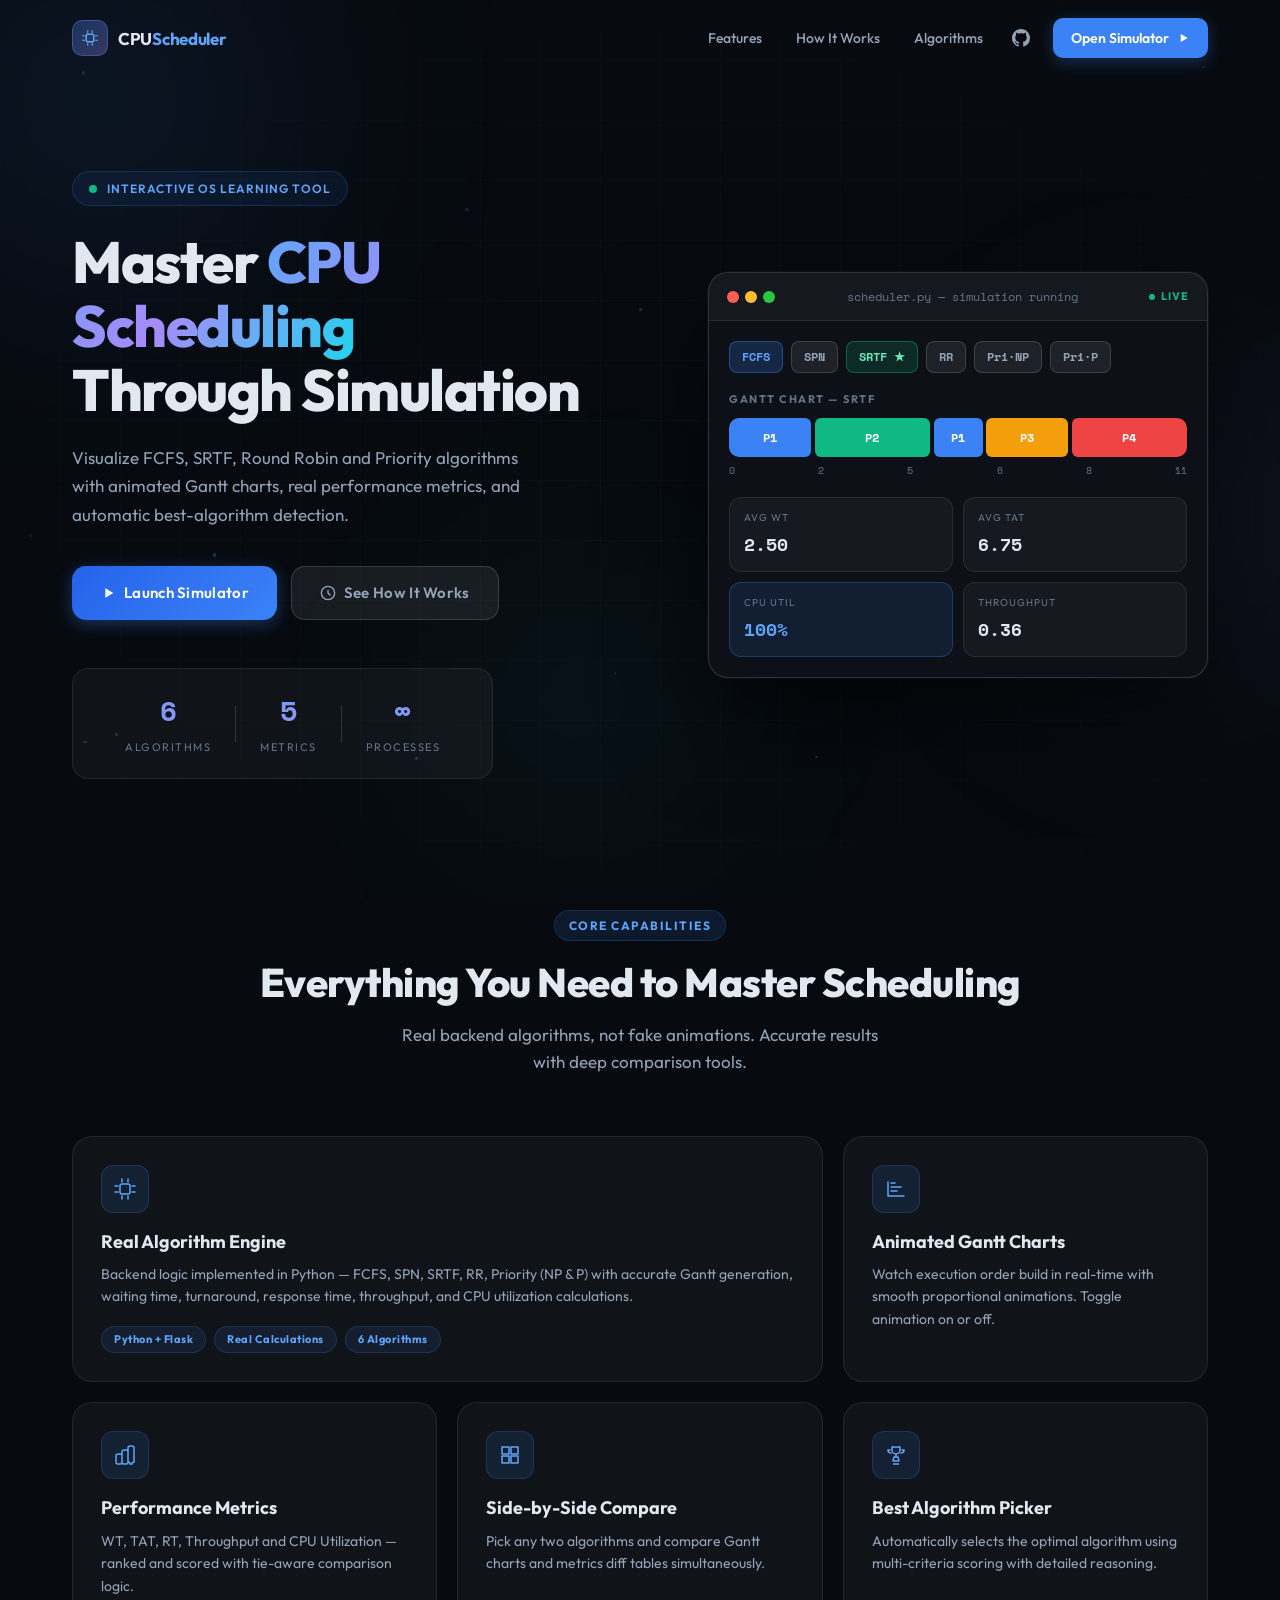
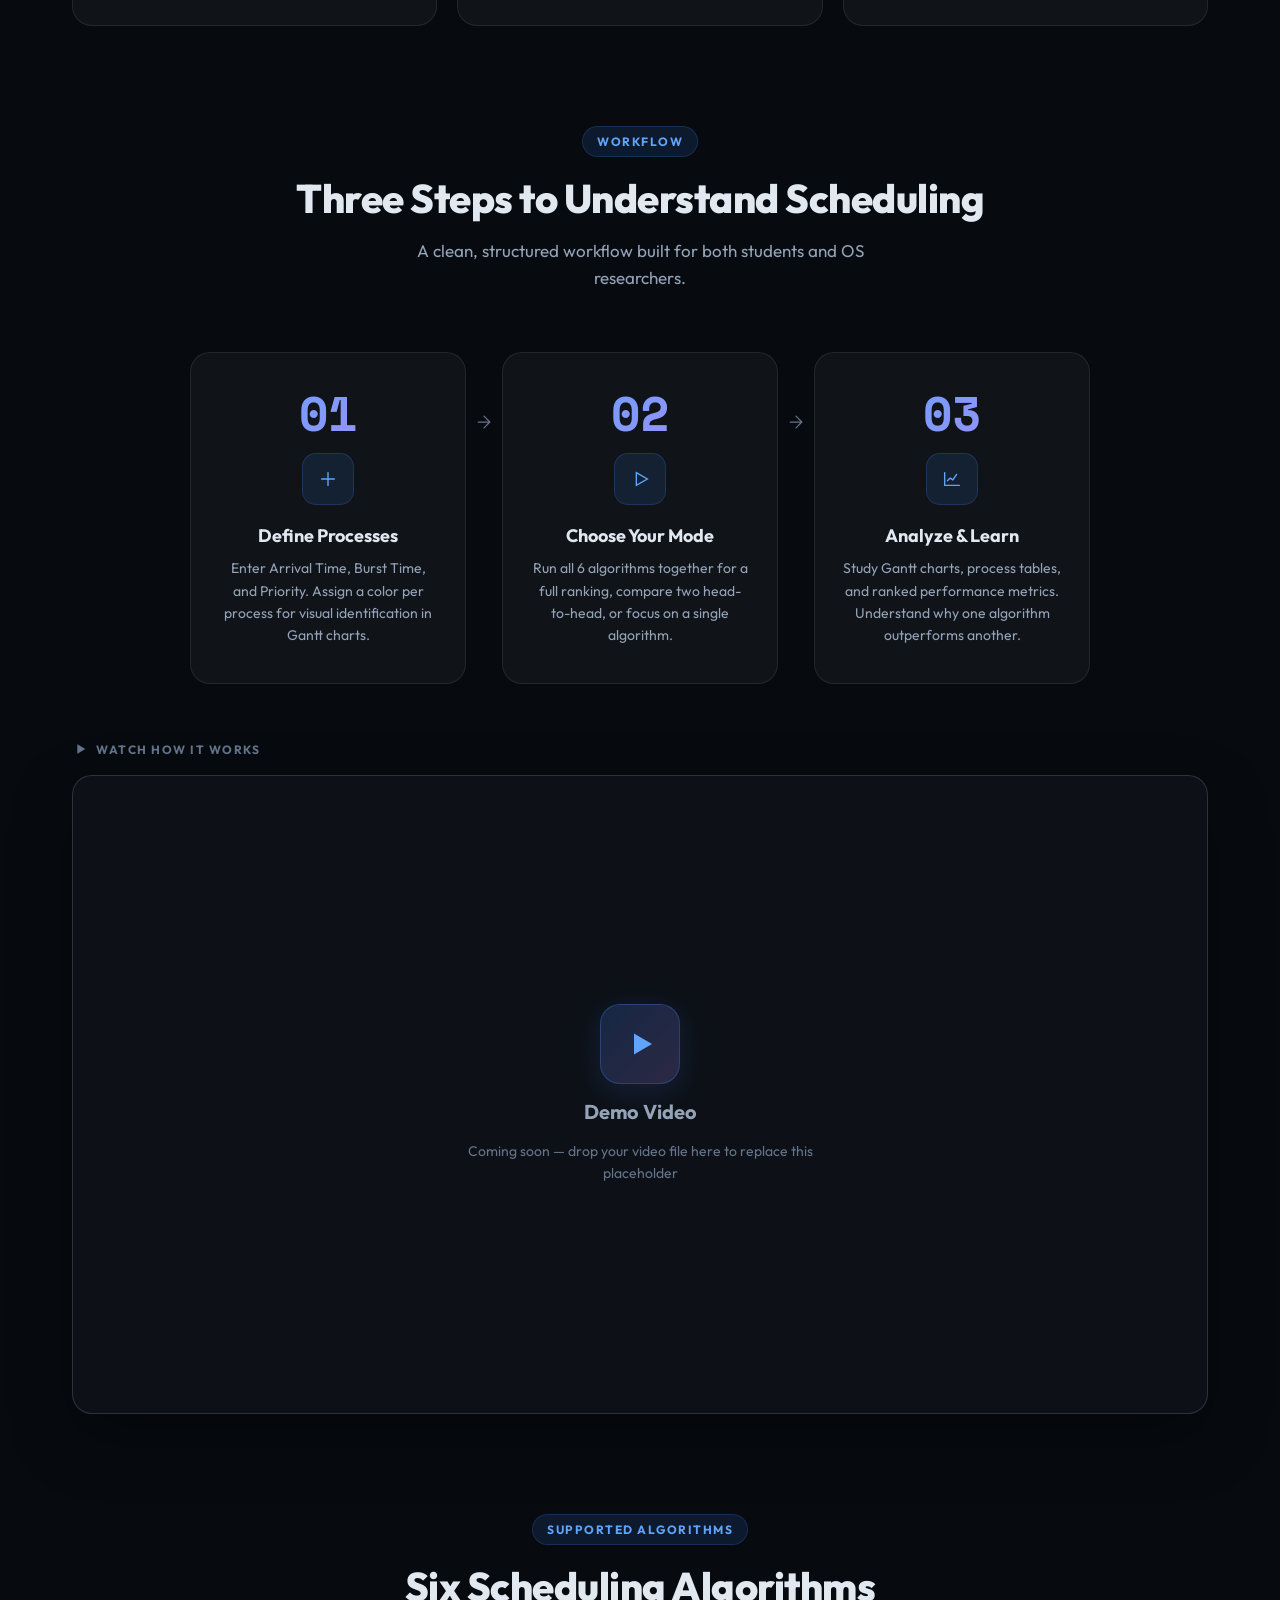
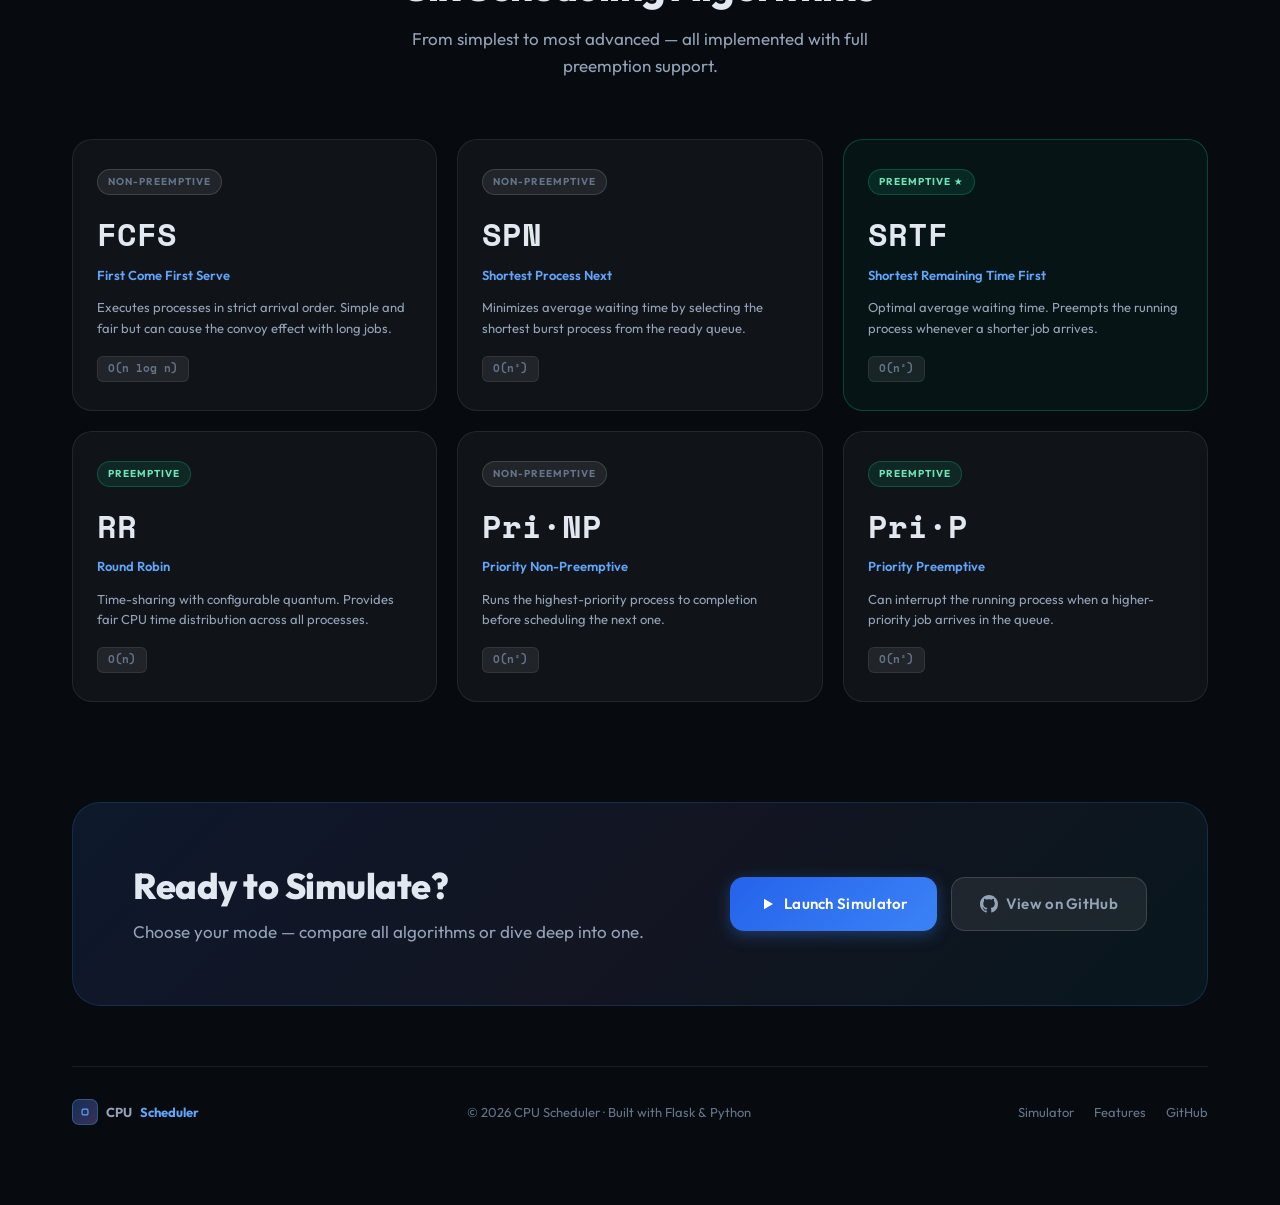
==== commit df609b4b: "update" ====
--- a/templates/home.html
+++ b/templates/home.html
@@ -3,354 +3,277 @@
 <head>
   <meta charset="UTF-8"/>
   <meta name="viewport" content="width=device-width, initial-scale=1.0"/>
-  <title>CPU Scheduling Simulator</title>
-  <link rel="icon" type="image/png" href="/static/favicon.png">
+  <title>CPU Scheduling Simulator – Visualize FCFS, SRTF, Round Robin & Priority</title>
+  <meta name="description" content="Interactive CPU Scheduling Simulator to visualize FCFS, SRTF, Round Robin and Priority algorithms with animated Gantt charts."/>
+  <link rel="canonical" href="https://cpu-scheduler.up.railway.app/"/>
   <link rel="manifest" href="/static/manifest.json">
   <meta name="theme-color" content="#070b10">
+  <link rel="icon" type="image/png" href="/static/favicon.png">
   <link rel="preconnect" href="https://fonts.googleapis.com">
   <link rel="preconnect" href="https://fonts.gstatic.com" crossorigin>
   <link href="https://fonts.googleapis.com/css2?family=Space+Mono:wght@400;700&family=Outfit:wght@300;400;500;600;700;800&display=swap" rel="stylesheet">
   <link rel="stylesheet" href="/static/style.css">
 </head>
-<body class="sim-body">
-
-  <!-- TOP NAV -->
-  <nav class="sim-nav">
-    <div class="sim-nav-left">
+<body class="home-body">
+
+  <div class="bg-canvas" aria-hidden="true">
+    <div class="bg-grid"></div>
+    <div class="bg-glow g1"></div>
+    <div class="bg-glow g2"></div>
+    <div class="bg-glow g3"></div>
+    <div class="floating-particles" id="particles"></div>
+  </div>
+
+  <!-- NAVBAR -->
+  <header class="nav" id="mainNav">
+    <div class="nav-inner">
       <a class="brand" href="/">
         <div class="brand-icon">
-          <svg viewBox="0 0 24 24" width="16" height="16" fill="none">
+          <svg viewBox="0 0 24 24" width="18" height="18" fill="none">
             <rect x="7" y="7" width="10" height="10" rx="2" stroke="currentColor" stroke-width="2"/>
             <path d="M9 2v3M15 2v3M9 19v3M15 19v3M2 9h3M2 15h3M19 9h3M19 15h3" stroke="currentColor" stroke-width="1.5" stroke-linecap="round"/>
           </svg>
         </div>
         <span class="brand-text">CPU<span class="brand-accent">Scheduler</span></span>
       </a>
-      <span class="sim-nav-sep">/</span>
-      <span class="sim-nav-page" id="modeLabel">Simulator</span>
+      <nav class="nav-links">
+        <a href="#features" class="nav-link">Features</a>
+        <a href="#how" class="nav-link">How It Works</a>
+        <a href="#algorithms" class="nav-link">Algorithms</a>
+        <a href="https://github.com/VeeQubit/CPU_Process_Scheduler" target="_blank" class="nav-link nav-github" aria-label="GitHub">
+          <svg height="18" viewBox="0 0 16 16" width="18" fill="currentColor"><path d="M8 0C3.58 0 0 3.58 0 8c0 3.54 2.29 6.53 5.47 7.59.4.07.55-.17.55-.38 0-.19-.01-.82-.01-1.49-2.01.37-2.53-.49-2.69-.94-.09-.23-.48-.94-.82-1.13-.28-.15-.68-.52-.01-.53.63-.01 1.08.58 1.23.82.72 1.21 1.87.87 2.33.66.07-.52.28-.87.51-1.07-1.78-.2-3.64-.89-3.64-3.95 0-.87.31-1.59.82-2.15-.08-.2-.36-1.02.08-2.12 0 0 .67-.21 2.2.82.64-.18 1.32-.27 2-.27.68 0 1.36.09 2 .27 1.53-1.04 2.2-.82 2.2-.82.44 1.1.16 1.92.08 2.12.51.56.82 1.27.82 2.15 0 3.07-1.87 3.75-3.65 3.95.29.25.54.73.54 1.48 0 1.07-.01 1.93-.01 2.2 0 .21.15.46.55.38A8.013 8.013 0 0016 8c0-4.42-3.58-8-8-8z"/></svg>
+        </a>
+        <a class="nav-cta" href="/explore">
+          <span>Open Simulator</span>
+          <svg viewBox="0 0 24 24" width="14" height="14" fill="currentColor"><path d="M8 5l12 7-12 7V5z"/></svg>
+        </a>
+      </nav>
+      <button class="nav-burger" aria-label="Open menu" onclick="toggleMenu()"><span></span><span></span><span></span></button>
     </div>
-    <div class="sim-nav-right">
-      <div class="anim-toggle-wrap" onclick="toggleAnimation()" title="Toggle Gantt animation">
-        <div class="toggle-track on" id="animToggle"><div class="toggle-thumb"></div></div>
-        <span id="animLabel">Animated</span>
-      </div>
-      <span id="modeBadge" class="mode-badge compare">All Algorithms</span>
-      <a href="/explore" class="btn btn-ghost btn-sm">Change Mode</a>
+    <div id="mobileMenu" class="nav-mobile hidden">
+      <a href="#features" onclick="toggleMenu()">Features</a>
+      <a href="#how" onclick="toggleMenu()">How It Works</a>
+      <a href="#algorithms" onclick="toggleMenu()">Algorithms</a>
+      <a class="nav-cta" href="/explore" onclick="toggleMenu()">Open Simulator</a>
     </div>
-  </nav>
-
-  <!-- ═══════════════════════════════════════════════════ -->
-  <!--  MAIN SIMULATOR BODY                               -->
-  <!-- ═══════════════════════════════════════════════════ -->
-  <div class="sim-page">
-
-    <!-- ── STEP 1 : PROCESSES ───────────────────────── -->
-    <div class="sim-step" id="stepProcesses">
-      <div class="step-indicator">
-        <div class="step-num">1</div>
-        <div class="step-line"></div>
-      </div>
-      <div class="step-body">
-        <div class="step-hdr">
-          <div>
-            <div class="step-title">Define Processes</div>
-            <div class="step-hint">Add the processes you want to schedule. Click any card to edit it.</div>
+  </header>
+
+  <main class="home-main">
+
+    <!-- HERO -->
+    <section class="hero">
+      <div class="hero-content">
+        <div class="hero-badge animate-in" style="--delay:0ms">
+          <span class="badge-pulse"></span>
+          <span>Interactive OS Learning Tool</span>
+        </div>
+        <h1 class="hero-title animate-in" style="--delay:100ms">
+          Master <span class="hero-grad">CPU Scheduling</span><br/>Through Simulation
+        </h1>
+        <p class="hero-sub animate-in" style="--delay:200ms">
+          Visualize FCFS, SRTF, Round Robin and Priority algorithms with animated Gantt charts, real performance metrics, and automatic best-algorithm detection.
+        </p>
+        <div class="hero-actions animate-in" style="--delay:300ms">
+          <a class="btn btn-primary btn-lg" href="/explore">
+            <svg viewBox="0 0 24 24" width="16" height="16" fill="currentColor"><path d="M8 5l12 7-12 7V5z"/></svg>
+            Launch Simulator
+          </a>
+          <a class="btn btn-ghost btn-lg" href="#how">
+            <svg viewBox="0 0 24 24" width="16" height="16" fill="none" stroke="currentColor" stroke-width="2" stroke-linecap="round"><path d="M12 22c5.523 0 10-4.477 10-10S17.523 2 12 2 2 6.477 2 12s4.477 10 10 10z"/><path d="M12 8v4l3 3"/></svg>
+            See How It Works
+          </a>
+        </div>
+        <div class="hero-stats animate-in" style="--delay:400ms">
+          <div class="stat-item"><span class="stat-num">6</span><span class="stat-label">Algorithms</span></div>
+          <div class="stat-divider"></div>
+          <div class="stat-item"><span class="stat-num">5</span><span class="stat-label">Metrics</span></div>
+          <div class="stat-divider"></div>
+          <div class="stat-item"><span class="stat-num">∞</span><span class="stat-label">Processes</span></div>
+        </div>
+      </div>
+
+      <div class="hero-visual animate-in" style="--delay:200ms">
+        <div class="terminal-card">
+          <div class="terminal-header">
+            <div class="terminal-dots"><span class="tdot red"></span><span class="tdot yellow"></span><span class="tdot green"></span></div>
+            <span class="terminal-title">scheduler.py — simulation running</span>
+            <div class="terminal-status"><span class="status-dot"></span>LIVE</div>
           </div>
-          <div class="step-hdr-actions">
-            <button class="btn btn-primary" id="addProcessBtn" onclick="openModal()">
-              <svg viewBox="0 0 24 24" width="15" height="15" fill="none" stroke="currentColor" stroke-width="2.5" stroke-linecap="round"><path d="M12 5v14M5 12h14"/></svg>
-              Add Process
-            </button>
-            <button class="btn btn-danger btn-sm" onclick="clearProcesses()" id="clearBtn" style="display:none">
-              <svg viewBox="0 0 24 24" width="13" height="13" fill="none" stroke="currentColor" stroke-width="2" stroke-linecap="round" stroke-linejoin="round"><path d="M3 6h18M8 6V4h8v2M6 6l1 14h10l1-14"/></svg>
-              Reset
-            </button>
+          <div class="terminal-body">
+            <div class="algo-chips">
+              <span class="algo-chip active">FCFS</span><span class="algo-chip">SPN</span>
+              <span class="algo-chip best">SRTF ★</span><span class="algo-chip">RR</span>
+              <span class="algo-chip">Pri·NP</span><span class="algo-chip">Pri·P</span>
+            </div>
+            <div class="gantt-label">Gantt Chart — SRTF</div>
+            <div class="gantt-mock">
+              <div class="gm-block" style="--w:2;--c:#3b82f6">P1</div>
+              <div class="gm-block" style="--w:3;--c:#10b981">P2</div>
+              <div class="gm-block" style="--w:1;--c:#3b82f6">P1</div>
+              <div class="gm-block" style="--w:2;--c:#f59e0b">P3</div>
+              <div class="gm-block" style="--w:3;--c:#ef4444">P4</div>
+            </div>
+            <div class="gantt-ticks"><span>0</span><span>2</span><span>5</span><span>6</span><span>8</span><span>11</span></div>
+            <div class="metrics-grid">
+              <div class="metric-box"><div class="metric-label">Avg WT</div><div class="metric-val">2.50</div></div>
+              <div class="metric-box"><div class="metric-label">Avg TAT</div><div class="metric-val">6.75</div></div>
+              <div class="metric-box highlight-metric"><div class="metric-label">CPU Util</div><div class="metric-val">100%</div></div>
+              <div class="metric-box"><div class="metric-label">Throughput</div><div class="metric-val">0.36</div></div>
+            </div>
           </div>
         </div>
-
-        <!-- Empty state -->
-        <div id="emptyProcesses" class="proc-empty">
-          <div class="proc-empty-icon">
-            <svg viewBox="0 0 24 24" width="28" height="28" fill="none" stroke="currentColor" stroke-width="1.5">
-              <rect x="3" y="3" width="7" height="7" rx="1.5"/>
-              <rect x="14" y="3" width="7" height="7" rx="1.5"/>
-              <rect x="3" y="14" width="7" height="7" rx="1.5"/>
-              <rect x="14" y="14" width="7" height="7" rx="1.5"/>
-            </svg>
+      </div>
+    </section>
+
+    <!-- FEATURES -->
+    <section id="features" class="section">
+      <div class="section-head">
+        <div class="section-tag">Core Capabilities</div>
+        <h2 class="section-title">Everything You Need to Master Scheduling</h2>
+        <p class="section-sub">Real backend algorithms, not fake animations. Accurate results with deep comparison tools.</p>
+      </div>
+      <div class="feature-grid">
+        <div class="feature-card fc-large">
+          <div class="fc-icon"><svg viewBox="0 0 24 24" width="24" height="24" fill="none" stroke="currentColor" stroke-width="1.5"><rect x="7" y="7" width="10" height="10" rx="2"/><path d="M9 2v3M15 2v3M9 19v3M15 19v3M2 9h3M2 15h3M19 9h3M19 15h3" stroke-linecap="round"/></svg></div>
+          <h3>Real Algorithm Engine</h3>
+          <p>Backend logic implemented in Python — FCFS, SPN, SRTF, RR, Priority (NP & P) with accurate Gantt generation, waiting time, turnaround, response time, throughput, and CPU utilization calculations.</p>
+          <div class="fc-tags"><span>Python + Flask</span><span>Real Calculations</span><span>6 Algorithms</span></div>
+        </div>
+        <div class="feature-card">
+          <div class="fc-icon"><svg viewBox="0 0 24 24" width="24" height="24" fill="none" stroke="currentColor" stroke-width="1.5"><path d="M4 19V5M4 19h16" stroke-linecap="round"/><path d="M7 14h6M7 10h10M7 6h4" stroke-linecap="round"/></svg></div>
+          <h3>Animated Gantt Charts</h3>
+          <p>Watch execution order build in real-time with smooth proportional animations. Toggle animation on or off.</p>
+        </div>
+        <div class="feature-card">
+          <div class="fc-icon"><svg viewBox="0 0 24 24" width="24" height="24" fill="none" stroke="currentColor" stroke-width="1.5"><path d="M9 19v-6a2 2 0 0 0-2-2H5a2 2 0 0 0-2 2v6a2 2 0 0 0 2 2h2a2 2 0 0 0 2-2zm0 0V9a2 2 0 0 1 2-2h2a2 2 0 0 1 2 2v10m-6 0a2 2 0 0 0 2 2h2a2 2 0 0 0 2-2m0 0V5a2 2 0 0 1 2-2h2a2 2 0 0 1 2 2v14a2 2 0 0 0-2 2h-2a2 2 0 0 0-2-2z"/></svg></div>
+          <h3>Performance Metrics</h3>
+          <p>WT, TAT, RT, Throughput and CPU Utilization — ranked and scored with tie-aware comparison logic.</p>
+        </div>
+        <div class="feature-card">
+          <div class="fc-icon"><svg viewBox="0 0 24 24" width="24" height="24" fill="none" stroke="currentColor" stroke-width="1.5"><path d="M4 4h7v7H4zM13 4h7v7h-7zM4 13h7v7H4zM13 13h7v7h-7z" stroke-linejoin="round"/></svg></div>
+          <h3>Side-by-Side Compare</h3>
+          <p>Pick any two algorithms and compare Gantt charts and metrics diff tables simultaneously.</p>
+        </div>
+        <div class="feature-card">
+          <div class="fc-icon"><svg viewBox="0 0 24 24" width="24" height="24" fill="none" stroke="currentColor" stroke-width="1.5"><path d="M8 4h8v3a4 4 0 0 1-8 0V4z"/><path d="M6 7H4a3 3 0 0 0 3 3M18 7h2a3 3 0 0 1-3 3" stroke-linecap="round"/><path d="M12 11v3M9 21h6M10 14h4l1 4H9l1-4z" stroke-linejoin="round"/></svg></div>
+          <h3>Best Algorithm Picker</h3>
+          <p>Automatically selects the optimal algorithm using multi-criteria scoring with detailed reasoning.</p>
+        </div>
+      </div>
+    </section>
+
+    <!-- HOW IT WORKS -->
+    <section id="how" class="section">
+      <div class="section-head">
+        <div class="section-tag">Workflow</div>
+        <h2 class="section-title">Three Steps to Understand Scheduling</h2>
+        <p class="section-sub">A clean, structured workflow built for both students and OS researchers.</p>
+      </div>
+      <div class="steps-container">
+        <div class="step-card">
+          <div class="step-number">01</div>
+          <div class="step-icon"><svg viewBox="0 0 24 24" width="22" height="22" fill="none" stroke="currentColor" stroke-width="1.5"><path d="M12 5v14M5 12h14" stroke-linecap="round"/></svg></div>
+          <h3>Define Processes</h3>
+          <p>Enter Arrival Time, Burst Time, and Priority. Assign a color per process for visual identification in Gantt charts.</p>
+        </div>
+        <div class="step-arrow"><svg viewBox="0 0 24 24" width="20" height="20" fill="none" stroke="currentColor" stroke-width="1.5"><path d="M5 12h14M12 5l7 7-7 7" stroke-linecap="round" stroke-linejoin="round"/></svg></div>
+        <div class="step-card">
+          <div class="step-number">02</div>
+          <div class="step-icon"><svg viewBox="0 0 24 24" width="22" height="22" fill="none" stroke="currentColor" stroke-width="1.5"><path d="M8 5l12 7-12 7V5z"/></svg></div>
+          <h3>Choose Your Mode</h3>
+          <p>Run all 6 algorithms together for a full ranking, compare two head-to-head, or focus on a single algorithm.</p>
+        </div>
+        <div class="step-arrow"><svg viewBox="0 0 24 24" width="20" height="20" fill="none" stroke="currentColor" stroke-width="1.5"><path d="M5 12h14M12 5l7 7-7 7" stroke-linecap="round" stroke-linejoin="round"/></svg></div>
+        <div class="step-card">
+          <div class="step-number">03</div>
+          <div class="step-icon"><svg viewBox="0 0 24 24" width="22" height="22" fill="none" stroke="currentColor" stroke-width="1.5"><path d="M4 19V5M4 19h16" stroke-linecap="round"/><path d="M7 14l3-3 3 2 4-6" stroke-linecap="round" stroke-linejoin="round"/></svg></div>
+          <h3>Analyze &amp; Learn</h3>
+          <p>Study Gantt charts, process tables, and ranked performance metrics. Understand why one algorithm outperforms another.</p>
+        </div>
+      </div>
+
+      <!-- VIDEO PLACEHOLDER -->
+      <div class="demo-video-wrap">
+        <div class="demo-video-label">
+          <svg viewBox="0 0 24 24" width="16" height="16" fill="currentColor"><path d="M8 5l12 7-12 7V5z"/></svg>
+          Watch how it works
+        </div>
+        <div class="demo-video-box" id="demoVideoBox">
+          <!-- Replace this div with your <video> or <iframe> when ready -->
+          <div class="demo-video-placeholder">
+            <div class="dvp-icon">
+              <svg viewBox="0 0 24 24" width="36" height="36" fill="currentColor"><path d="M8 5l12 7-12 7V5z"/></svg>
+            </div>
+            <div class="dvp-title">Demo Video</div>
+            <div class="dvp-sub">Coming soon — drop your video file here to replace this placeholder</div>
           </div>
-          <div class="proc-empty-title">No processes added yet</div>
-          <div class="proc-empty-sub">Click <strong>Add Process</strong> to define your first process</div>
-          <button class="btn btn-primary" onclick="openModal()" style="margin-top:16px">
-            <svg viewBox="0 0 24 24" width="15" height="15" fill="none" stroke="currentColor" stroke-width="2.5" stroke-linecap="round"><path d="M12 5v14M5 12h14"/></svg>
-            Add First Process
-          </button>
-        </div>
-
-        <!-- Process cards grid -->
-        <div id="processCards" class="proc-cards hidden"></div>
-
-        <!-- Process table (shows when >= 2) -->
-        <div id="processTableWrap" class="proc-table-wrap hidden">
-          <div class="proc-table-label">
-            <svg viewBox="0 0 24 24" width="13" height="13" fill="none" stroke="currentColor" stroke-width="2"><path d="M9 5H7a2 2 0 0 0-2 2v12a2 2 0 0 0 2 2h10a2 2 0 0 0 2-2V7a2 2 0 0 0-2-2h-2M9 5a2 2 0 0 0 2 2h2a2 2 0 0 0 2-2M9 5a2 2 0 0 1 2-2h2a2 2 0 0 1 2 2"/></svg>
-            Summary Table
-          </div>
-          <div class="proc-table-scroll">
-            <table class="proc-table" id="processTable">
-              <thead><tr><th>PID</th><th>Arrival Time</th><th>Burst Time</th><th>Priority</th><th></th></tr></thead>
-              <tbody id="processTableBody"></tbody>
-            </table>
-          </div>
-        </div>
-      </div>
-    </div>
-
-    <!-- ── STEP 2 : CONFIGURE ───────────────────────── -->
-    <div class="sim-step" id="stepConfigure">
-      <div class="step-indicator">
-        <div class="step-num">2</div>
-        <div class="step-line"></div>
-      </div>
-      <div class="step-body">
-        <div class="step-hdr">
-          <div>
-            <div class="step-title">Configure &amp; Run</div>
-            <div class="step-hint">Set algorithm options, then execute the scheduler</div>
-          </div>
-        </div>
-
-        <div class="config-grid">
-
-          <!-- Algorithm mode card (single & compare2 only) -->
-          <div id="algoConfigCard" class="config-card hidden">
-            <div class="config-card-label">
-              <svg viewBox="0 0 24 24" width="13" height="13" fill="none" stroke="currentColor" stroke-width="2"><path d="M12 2L2 7l10 5 10-5-10-5zM2 17l10 5 10-5M2 12l10 5 10-5"/></svg>
-              <span id="algoConfigTitle">Select Algorithm</span>
-            </div>
-            <div id="algoConfigContent"></div>
-          </div>
-
-          <!-- RR Quantum card -->
-          <div class="config-card" id="quantumCard">
-            <div class="config-card-label">
-              <svg viewBox="0 0 24 24" width="13" height="13" fill="none" stroke="currentColor" stroke-width="2"><circle cx="12" cy="12" r="10"/><path d="M12 6v6l4 2"/></svg>
-              Round Robin Quantum
-            </div>
-            <div class="quantum-control">
-              <button class="quantum-btn" onclick="adjustQuantum(-1)">−</button>
-              <input type="number" id="quantum" value="2" min="1" class="quantum-input" onchange="clampQuantum()">
-              <button class="quantum-btn" onclick="adjustQuantum(1)">+</button>
-            </div>
-            <div class="config-hint">Time slice for Round Robin scheduling</div>
-          </div>
-
-          <!-- Run card -->
-          <div class="config-card run-card">
-            <div class="config-card-label">
-              <svg viewBox="0 0 24 24" width="13" height="13" fill="currentColor"><path d="M8 5l12 7-12 7V5z"/></svg>
-              Execute
-            </div>
-            <button class="run-btn-big" id="runBtn" onclick="runScheduler()" disabled>
-              <div class="run-btn-icon">
-                <svg viewBox="0 0 24 24" width="22" height="22" fill="currentColor"><path d="M8 5l12 7-12 7V5z"/></svg>
-              </div>
-              <div>
-                <div class="run-btn-label">Execute Scheduler</div>
-                <div class="run-btn-sub" id="runBtnSub">Add at least 2 processes</div>
-              </div>
-            </button>
-          </div>
-
-        </div>
-      </div>
-    </div>
-
-    <!-- ── STEP 3 : RESULTS ─────────────────────────── -->
-    <div class="sim-step" id="stepResults">
-      <div class="step-indicator">
-        <div class="step-num done" id="stepNumResults">3</div>
-      </div>
-      <div class="step-body">
-        <div class="step-hdr" style="margin-bottom:0">
-          <div>
-            <div class="step-title" id="resultsHeading">Results</div>
-            <div class="step-hint" id="resultsMeta">Run the scheduler to see results</div>
-          </div>
-          <div id="resultsHeaderRight" style="display:none">
-            <button class="btn btn-ghost btn-sm" onclick="clearResults()">
-              <svg viewBox="0 0 24 24" width="13" height="13" fill="none" stroke="currentColor" stroke-width="2" stroke-linecap="round"><path d="M3 12a9 9 0 1 0 9-9 9.75 9.75 0 0 0-6.74 2.74L3 8"/><path d="M3 3v5h5"/></svg>
-              Run Again
-            </button>
-          </div>
-        </div>
-
-        <!-- Empty results state -->
-        <div id="emptyResults" class="results-empty">
-          <div class="results-empty-icon">
-            <svg viewBox="0 0 24 24" width="32" height="32" fill="none" stroke="currentColor" stroke-width="1">
-              <path d="M4 19V5M4 19h16" stroke-linecap="round"/>
-              <path d="M7 14l3-3 3 2 4-6" stroke-linecap="round" stroke-linejoin="round"/>
-            </svg>
-          </div>
-          <div>No results yet — add processes and click <strong style="color:var(--blue2)">Execute Scheduler</strong></div>
-        </div>
-
-        <!-- ALL MODE results -->
-        <div id="allResults" class="hidden">
-          <!-- Summary comparison table + best card -->
-          <div class="results-section">
-            <div class="results-section-label">Performance Comparison</div>
-            <div class="summary-layout">
-              <div class="summary-table-wrap">
-                <table class="summary-table" id="summaryTable">
-                  <thead><tr><th>Algorithm</th><th>Avg WT</th><th>Avg TAT</th><th>Avg RT</th><th>Throughput</th><th>CPU Util</th></tr></thead>
-                  <tbody id="summaryBody"></tbody>
-                </table>
-                <div id="viewAlgorithmsBtn" class="view-algo-link">
-                  View Detailed Gantt Charts
-                  <span class="arrow">→</span>
-                </div>
-              </div>
-              <div id="bestText"></div>
-            </div>
-          </div>
-
-          <!-- Per-algorithm details -->
-          <div id="algorithmsBlock" class="algo-hidden">
-            <div class="results-section">
-              <div class="results-section-label" id="algorithmsHeading">Detailed View</div>
-              <div class="algo-tab-bar" id="algoButtons"></div>
-              <div id="details" class="results-detail-card">
-                <div class="results-empty" style="padding:48px 0">
-                  <div class="results-empty-icon"><svg viewBox="0 0 24 24" width="26" height="26" fill="none" stroke="currentColor" stroke-width="1"><path d="M4 19V5M4 19h16" stroke-linecap="round"/><path d="M7 14l3-3 3 2 4-6" stroke-linecap="round"/></svg></div>
-                  <div>Select an algorithm tab above</div>
-                </div>
-              </div>
-            </div>
-          </div>
-        </div>
-
-        <!-- SINGLE MODE results -->
-        <div id="singleResults" class="hidden">
-          <div id="singleDetails" class="results-detail-card" style="margin-top:20px"></div>
-        </div>
-
-        <!-- COMPARE2 MODE results -->
-        <div id="compare2Results" class="hidden">
-          <div class="compare-layout" id="compareLayout" style="margin-top:20px"></div>
-        </div>
-
-      </div>
-    </div>
-
-  </div><!-- /sim-page -->
-
-  <!-- ═══════════════════════════════════════════════════ -->
-  <!--  ADD / EDIT PROCESS MODAL                          -->
-  <!-- ═══════════════════════════════════════════════════ -->
-  <div id="processModal" class="modal hidden">
-    <div class="modal-box">
-
-      <!-- Modal header -->
-      <div class="modal-header">
-        <div class="modal-header-left">
-          <div class="modal-header-icon">
-            <svg viewBox="0 0 24 24" width="18" height="18" fill="none" stroke="currentColor" stroke-width="2">
-              <rect x="3" y="3" width="7" height="7" rx="1.5"/>
-              <rect x="14" y="3" width="7" height="7" rx="1.5"/>
-              <rect x="3" y="14" width="7" height="7" rx="1.5"/>
-              <rect x="14" y="14" width="7" height="7" rx="1.5"/>
-            </svg>
-          </div>
-          <div>
-            <div class="modal-title" id="modalTitle">Add Process</div>
-            <div class="modal-sub">Fill in the process parameters below</div>
-          </div>
-        </div>
-        <button class="modal-close-btn" onclick="closeModal()" aria-label="Close">
-          <svg viewBox="0 0 24 24" width="18" height="18" fill="none" stroke="currentColor" stroke-width="2" stroke-linecap="round"><path d="M18 6 6 18M6 6l12 12"/></svg>
-        </button>
-      </div>
-
-      <!-- Color picker banner -->
-      <div class="modal-color-banner" id="modalColorBanner">
-        <div class="modal-color-info">
-          <div class="modal-color-swatch" id="modalColorSwatch"></div>
-          <div>
-            <div class="modal-color-label">Process Color</div>
-            <div class="modal-color-hint">Used to identify this process in the Gantt chart</div>
-          </div>
-        </div>
-        <div class="color-presets" id="colorPresets"></div>
-        <label class="color-custom-btn" title="Custom color">
-          <svg viewBox="0 0 24 24" width="14" height="14" fill="none" stroke="currentColor" stroke-width="2"><circle cx="12" cy="12" r="10"/><path d="M12 8v8M8 12h8"/></svg>
-          Custom
-          <input type="color" id="mColor" style="position:absolute;opacity:0;width:0;height:0" aria-label="Custom color">
-        </label>
-      </div>
-
-      <!-- Fields -->
-      <div class="modal-fields">
-        <div class="field-group">
-          <label class="field-label">
-            Arrival Time
-            <span class="field-badge">Required</span>
-          </label>
-          <div class="field-input-wrap">
-            <div class="field-icon">
-              <svg viewBox="0 0 24 24" width="15" height="15" fill="none" stroke="currentColor" stroke-width="2"><circle cx="12" cy="12" r="10"/><path d="M12 6v6l4 2"/></svg>
-            </div>
-            <input type="number" id="mArrival" min="0" placeholder="0" class="field-input" autocomplete="off">
-          </div>
-          <div class="field-desc">When the process enters the ready queue</div>
-        </div>
-
-        <div class="field-group">
-          <label class="field-label">
-            Burst Time
-            <span class="field-badge">Required</span>
-          </label>
-          <div class="field-input-wrap">
-            <div class="field-icon">
-              <svg viewBox="0 0 24 24" width="15" height="15" fill="none" stroke="currentColor" stroke-width="2"><path d="M13 2L3 14h9l-1 8 10-12h-9l1-8z"/></svg>
-            </div>
-            <input type="number" id="mBurst" min="1" placeholder="5" class="field-input" autocomplete="off">
-          </div>
-          <div class="field-desc">CPU time required to complete this process</div>
-        </div>
-
-        <div class="field-group">
-          <label class="field-label">
-            Priority
-            <span class="field-badge optional">Optional</span>
-          </label>
-          <div class="field-input-wrap">
-            <div class="field-icon">
-              <svg viewBox="0 0 24 24" width="15" height="15" fill="none" stroke="currentColor" stroke-width="2"><path d="M12 2l3.09 6.26L22 9.27l-5 4.87 1.18 6.88L12 17.77l-6.18 3.25L7 14.14 2 9.27l6.91-1.01L12 2z"/></svg>
-            </div>
-            <input type="number" id="mPriority" min="1" placeholder="1" class="field-input" autocomplete="off">
-          </div>
-          <div class="field-desc">Lower number = higher priority (used by Priority algorithms)</div>
-        </div>
-      </div>
-
-      <!-- Error -->
-      <div id="modalError" class="modal-error-bar hidden"></div>
-
-      <!-- Footer actions -->
-      <div class="modal-footer">
-        <button class="btn btn-ghost" onclick="closeModal()">Discard</button>
-        <button class="btn btn-primary" onclick="addProcess()" id="saveBtn">
-          <svg viewBox="0 0 24 24" width="15" height="15" fill="none" stroke="currentColor" stroke-width="2.5" stroke-linecap="round"><path d="M20 6 9 17l-5-5"/></svg>
-          Save Process
-        </button>
-      </div>
-
-    </div>
-  </div>
-
-  <script src="/static/script.js"></script>
+        </div>
+      </div>
+    </section>
+
+    <!-- ALGORITHMS -->
+    <section id="algorithms" class="section">
+      <div class="section-head">
+        <div class="section-tag">Supported Algorithms</div>
+        <h2 class="section-title">Six Scheduling Algorithms</h2>
+        <p class="section-sub">From simplest to most advanced — all implemented with full preemption support.</p>
+      </div>
+      <div class="algo-showcase">
+        <div class="algo-item"><div class="algo-badge">Non-Preemptive</div><div class="algo-name-big">FCFS</div><div class="algo-fullname">First Come First Serve</div><p>Executes processes in strict arrival order. Simple and fair but can cause the convoy effect with long jobs.</p><div class="algo-complexity">O(n log n)</div></div>
+        <div class="algo-item"><div class="algo-badge">Non-Preemptive</div><div class="algo-name-big">SPN</div><div class="algo-fullname">Shortest Process Next</div><p>Minimizes average waiting time by selecting the shortest burst process from the ready queue.</p><div class="algo-complexity">O(n²)</div></div>
+        <div class="algo-item best-algo"><div class="algo-badge preemptive-badge">Preemptive ★</div><div class="algo-name-big">SRTF</div><div class="algo-fullname">Shortest Remaining Time First</div><p>Optimal average waiting time. Preempts the running process whenever a shorter job arrives.</p><div class="algo-complexity">O(n²)</div></div>
+        <div class="algo-item"><div class="algo-badge preemptive-badge">Preemptive</div><div class="algo-name-big">RR</div><div class="algo-fullname">Round Robin</div><p>Time-sharing with configurable quantum. Provides fair CPU time distribution across all processes.</p><div class="algo-complexity">O(n)</div></div>
+        <div class="algo-item"><div class="algo-badge">Non-Preemptive</div><div class="algo-name-big">Pri·NP</div><div class="algo-fullname">Priority Non-Preemptive</div><p>Runs the highest-priority process to completion before scheduling the next one.</p><div class="algo-complexity">O(n²)</div></div>
+        <div class="algo-item"><div class="algo-badge preemptive-badge">Preemptive</div><div class="algo-name-big">Pri·P</div><div class="algo-fullname">Priority Preemptive</div><p>Can interrupt the running process when a higher-priority job arrives in the queue.</p><div class="algo-complexity">O(n²)</div></div>
+      </div>
+    </section>
+
+    <!-- CTA -->
+    <section class="cta-section">
+      <div class="cta-inner">
+        <div class="cta-text">
+          <h2>Ready to Simulate?</h2>
+          <p>Choose your mode — compare all algorithms or dive deep into one.</p>
+        </div>
+        <div class="cta-actions">
+          <a class="btn btn-primary btn-lg" href="/explore">
+            <svg viewBox="0 0 24 24" width="18" height="18" fill="currentColor"><path d="M8 5l12 7-12 7V5z"/></svg>
+            Launch Simulator
+          </a>
+          <a class="btn btn-ghost btn-lg" href="https://github.com/VeeQubit/CPU_Process_Scheduler" target="_blank">
+            <svg height="18" viewBox="0 0 16 16" width="18" fill="currentColor"><path d="M8 0C3.58 0 0 3.58 0 8c0 3.54 2.29 6.53 5.47 7.59.4.07.55-.17.55-.38 0-.19-.01-.82-.01-1.49-2.01.37-2.53-.49-2.69-.94-.09-.23-.48-.94-.82-1.13-.28-.15-.68-.52-.01-.53.63-.01 1.08.58 1.23.82.72 1.21 1.87.87 2.33.66.07-.52.28-.87.51-1.07-1.78-.2-3.64-.89-3.64-3.95 0-.87.31-1.59.82-2.15-.08-.2-.36-1.02.08-2.12 0 0 .67-.21 2.2.82.64-.18 1.32-.27 2-.27.68 0 1.36.09 2 .27 1.53-1.04 2.2-.82 2.2-.82.44 1.1.16 1.92.08 2.12.51.56.82 1.27.82 2.15 0 3.07-1.87 3.75-3.65 3.95.29.25.54.73.54 1.48 0 1.07-.01 1.93-.01 2.2 0 .21.15.46.55.38A8.013 8.013 0 0016 8c0-4.42-3.58-8-8-8z"/></svg>
+            View on GitHub
+          </a>
+        </div>
+      </div>
+    </section>
+
+    <footer class="home-footer">
+      <div class="footer-brand"><div class="brand-icon small"><svg viewBox="0 0 24 24" width="14" height="14" fill="none"><rect x="7" y="7" width="10" height="10" rx="2" stroke="currentColor" stroke-width="2"/></svg></div>CPU<span class="brand-accent">Scheduler</span></div>
+      <div style="font-size:13px;color:var(--text3)">© 2026 CPU Scheduler · Built with Flask &amp; Python</div>
+      <div class="footer-links"><a href="/explore">Simulator</a><a href="#features">Features</a><a href="https://github.com/VeeQubit/CPU_Process_Scheduler" target="_blank">GitHub</a></div>
+    </footer>
+  </main>
+
   <script>
+    window.addEventListener("scroll", () => {
+      document.getElementById("mainNav").classList.toggle("scrolled", window.scrollY > 20);
+    });
+    function toggleMenu() { document.getElementById("mobileMenu").classList.toggle("hidden"); }
+
+    const io = new IntersectionObserver(entries => entries.forEach(e => {
+      if (e.isIntersecting) { e.target.classList.add("visible"); io.unobserve(e.target); }
+    }), { threshold: 0.1 });
+    document.querySelectorAll(".feature-card,.step-card,.algo-item,.section-head").forEach(el => {
+      el.classList.add("scroll-reveal"); io.observe(el);
+    });
+
+    const c = document.getElementById("particles");
+    for (let i = 0; i < 18; i++) {
+      const p = document.createElement("div"); p.className = "particle";
+      p.style.cssText = `left:${Math.random()*100}%;top:${Math.random()*100}%;animation-delay:${Math.random()*8}s;animation-duration:${7+Math.random()*8}s;width:${2+Math.random()*2}px;height:${2+Math.random()*2}px;opacity:${0.08+Math.random()*0.2}`;
+      c.appendChild(p);
+    }
     if ("serviceWorker" in navigator) navigator.serviceWorker.register("/static/service-worker.js").catch(()=>{});
   </script>
 </body>
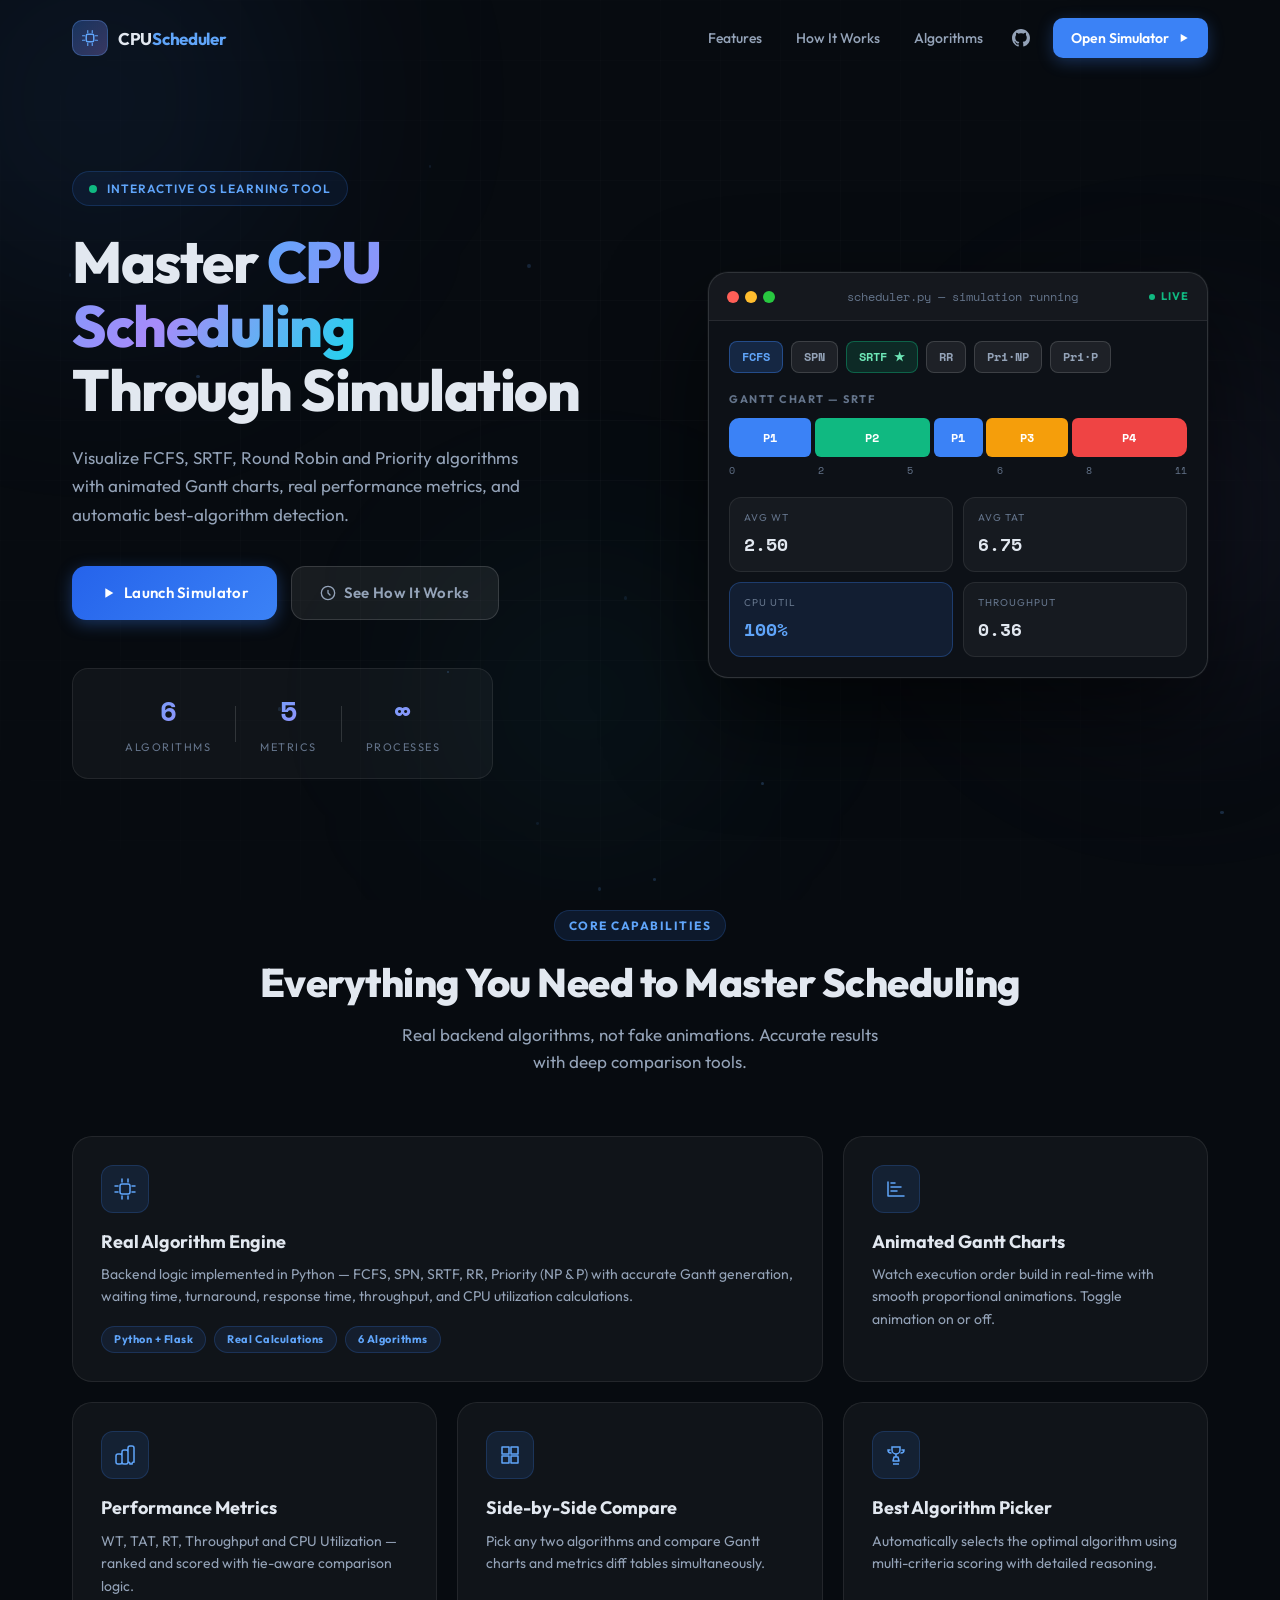
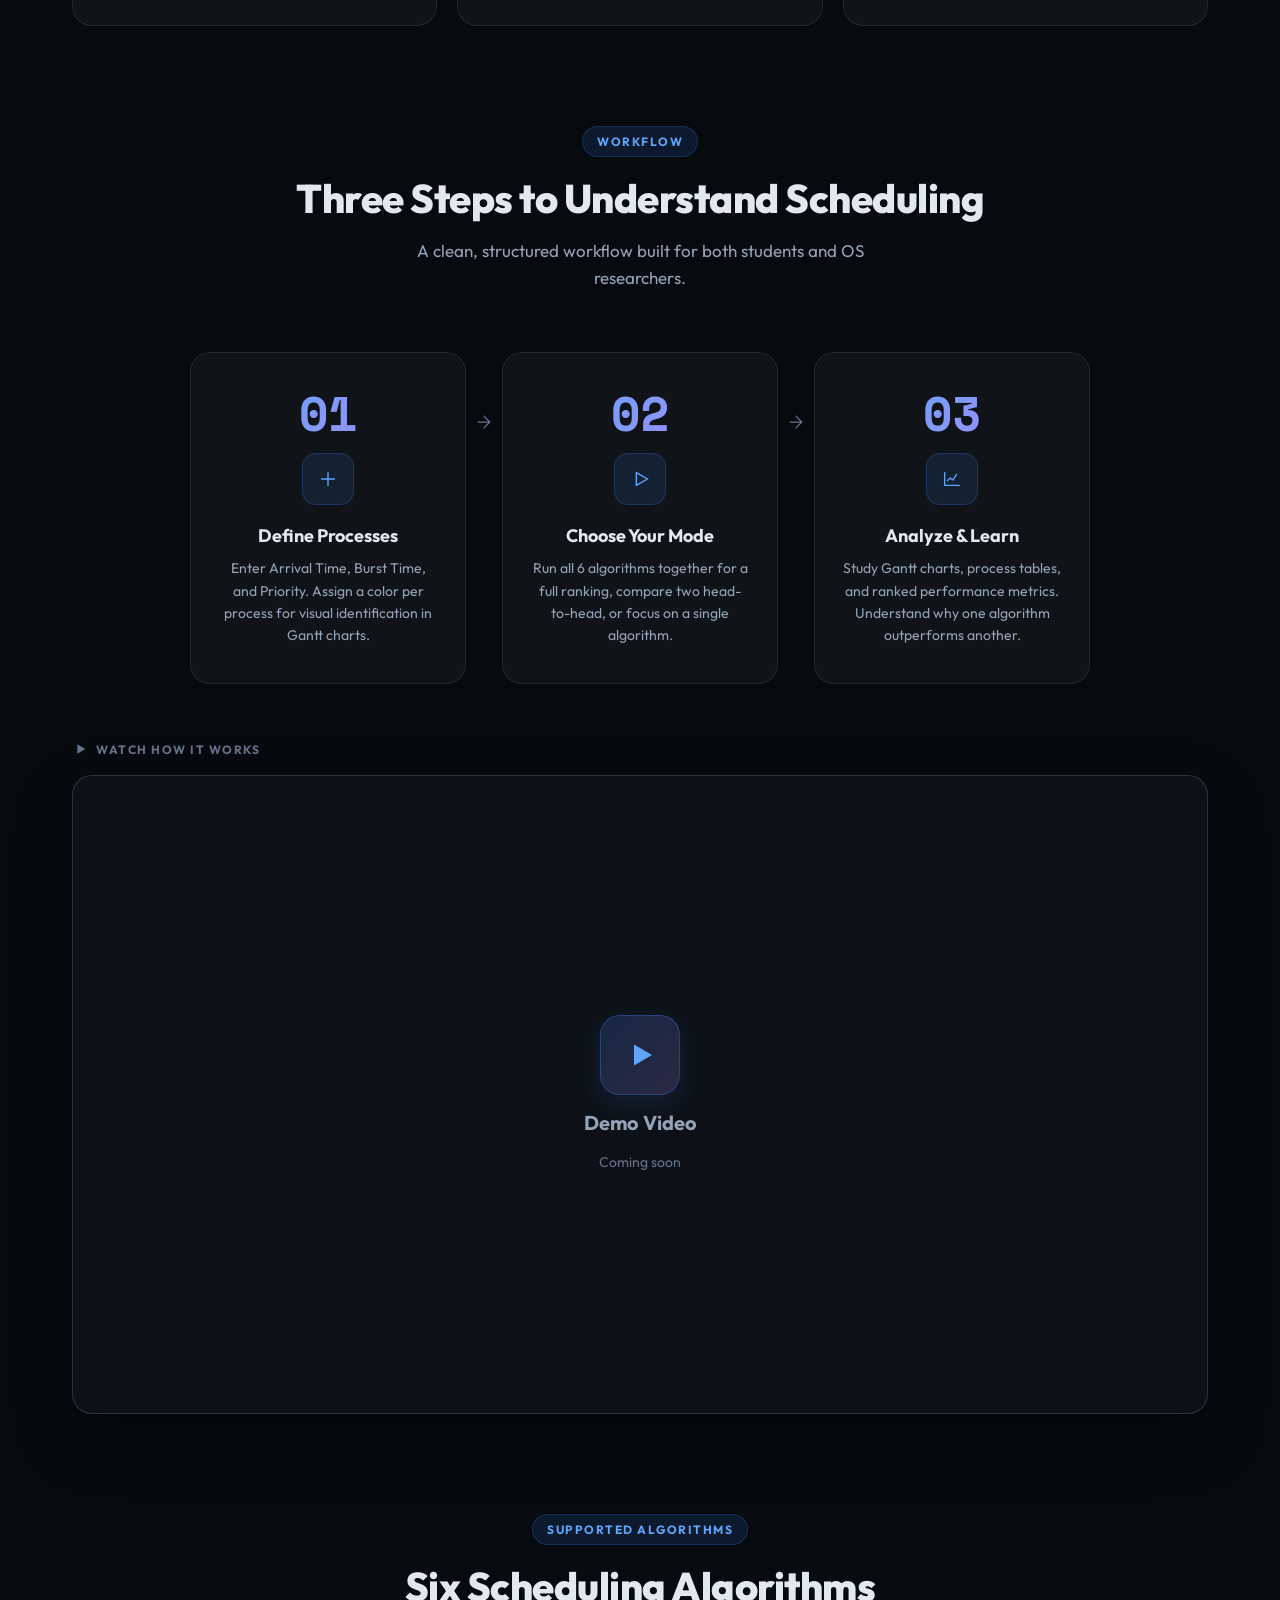
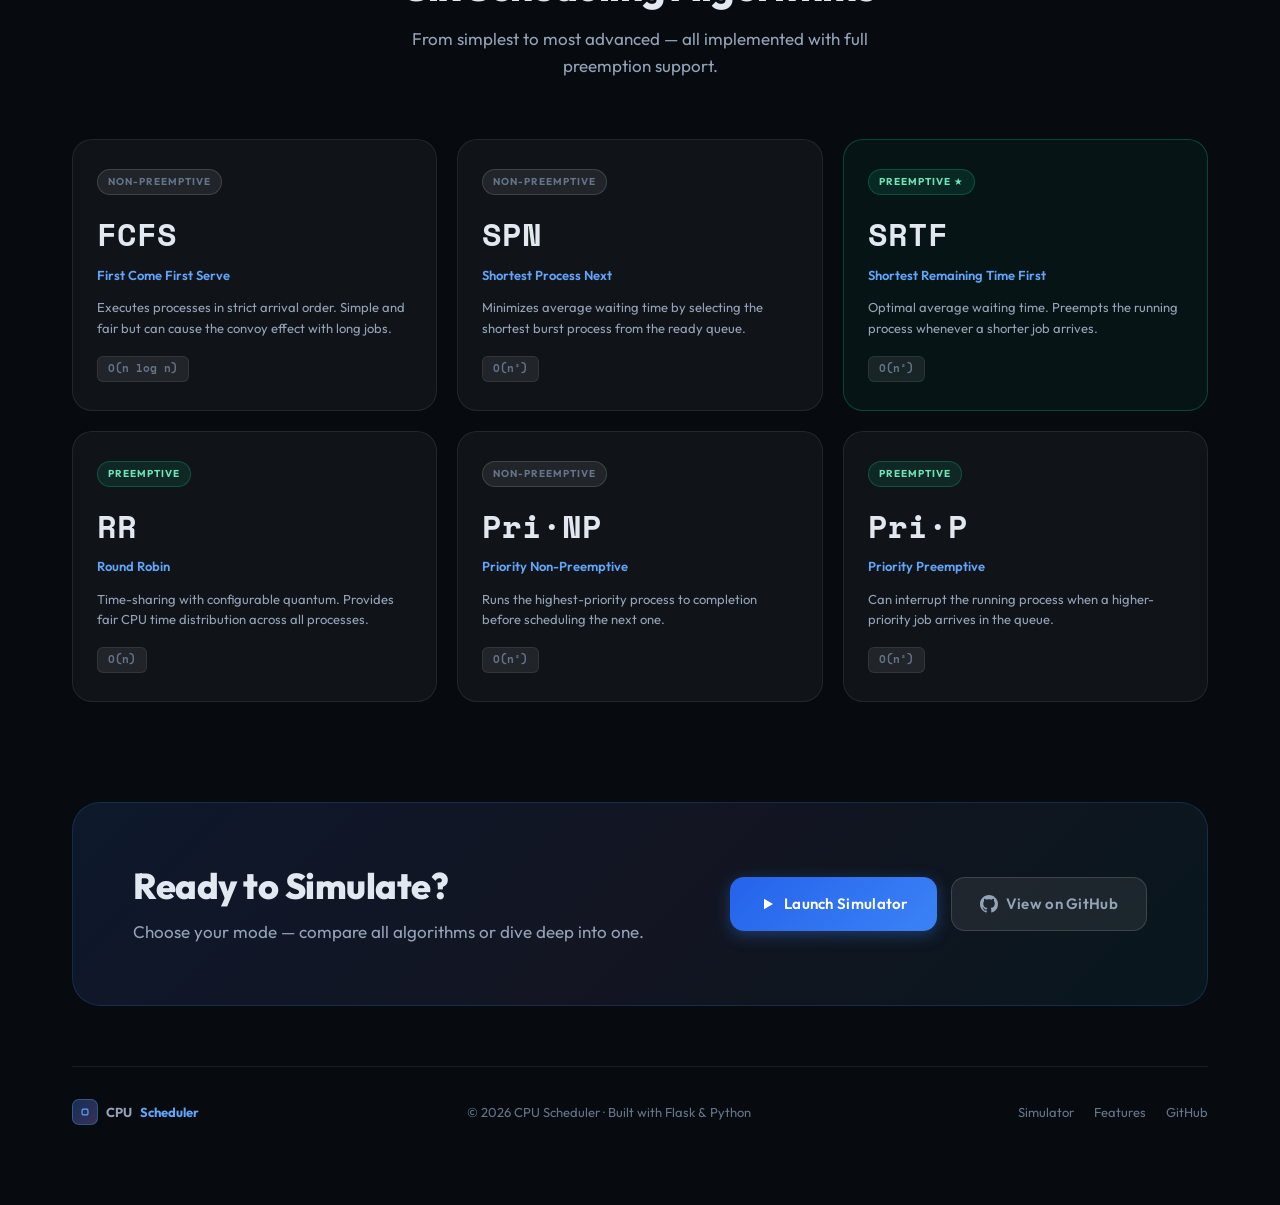
==== commit fcc246da: "update" ====
--- a/templates/home.html
+++ b/templates/home.html
@@ -205,7 +205,7 @@
               <svg viewBox="0 0 24 24" width="36" height="36" fill="currentColor"><path d="M8 5l12 7-12 7V5z"/></svg>
             </div>
             <div class="dvp-title">Demo Video</div>
-            <div class="dvp-sub">Coming soon — drop your video file here to replace this placeholder</div>
+            <div class="dvp-sub">Coming soon</div>
           </div>
         </div>
       </div>
